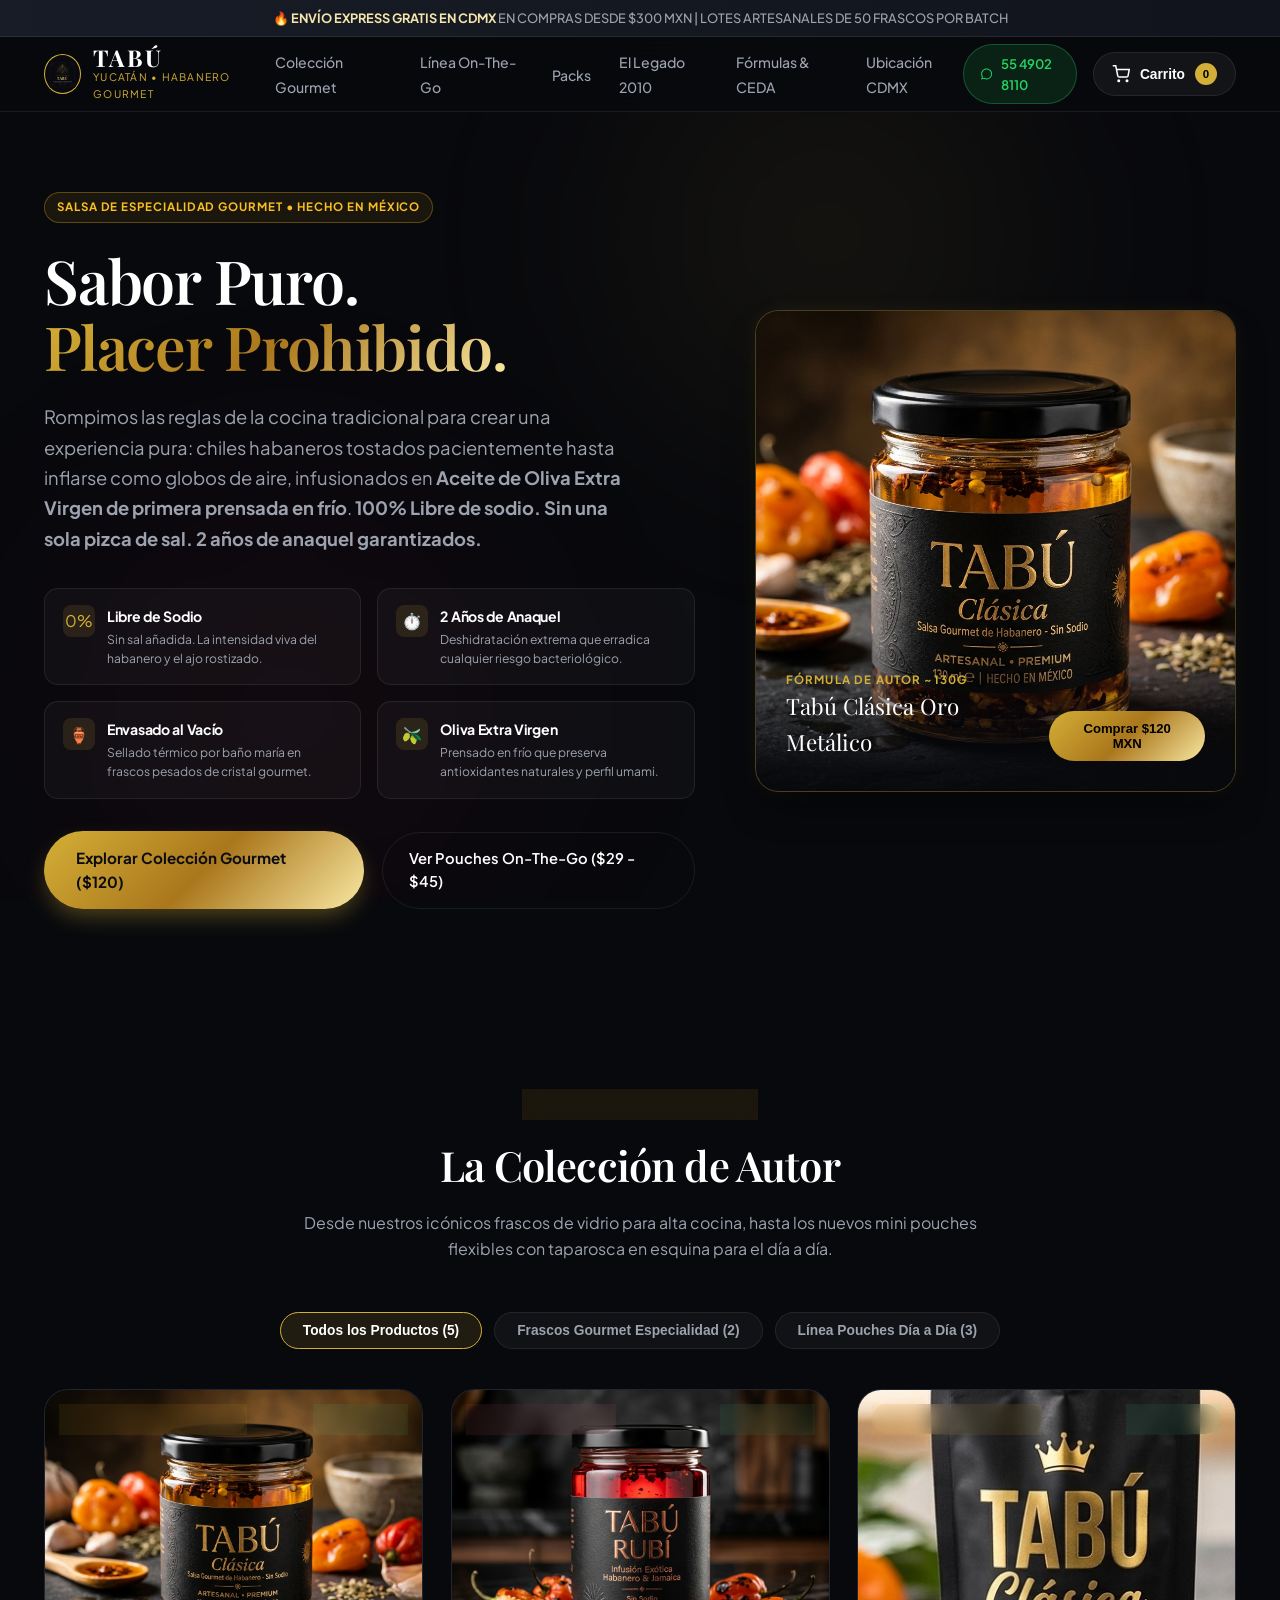
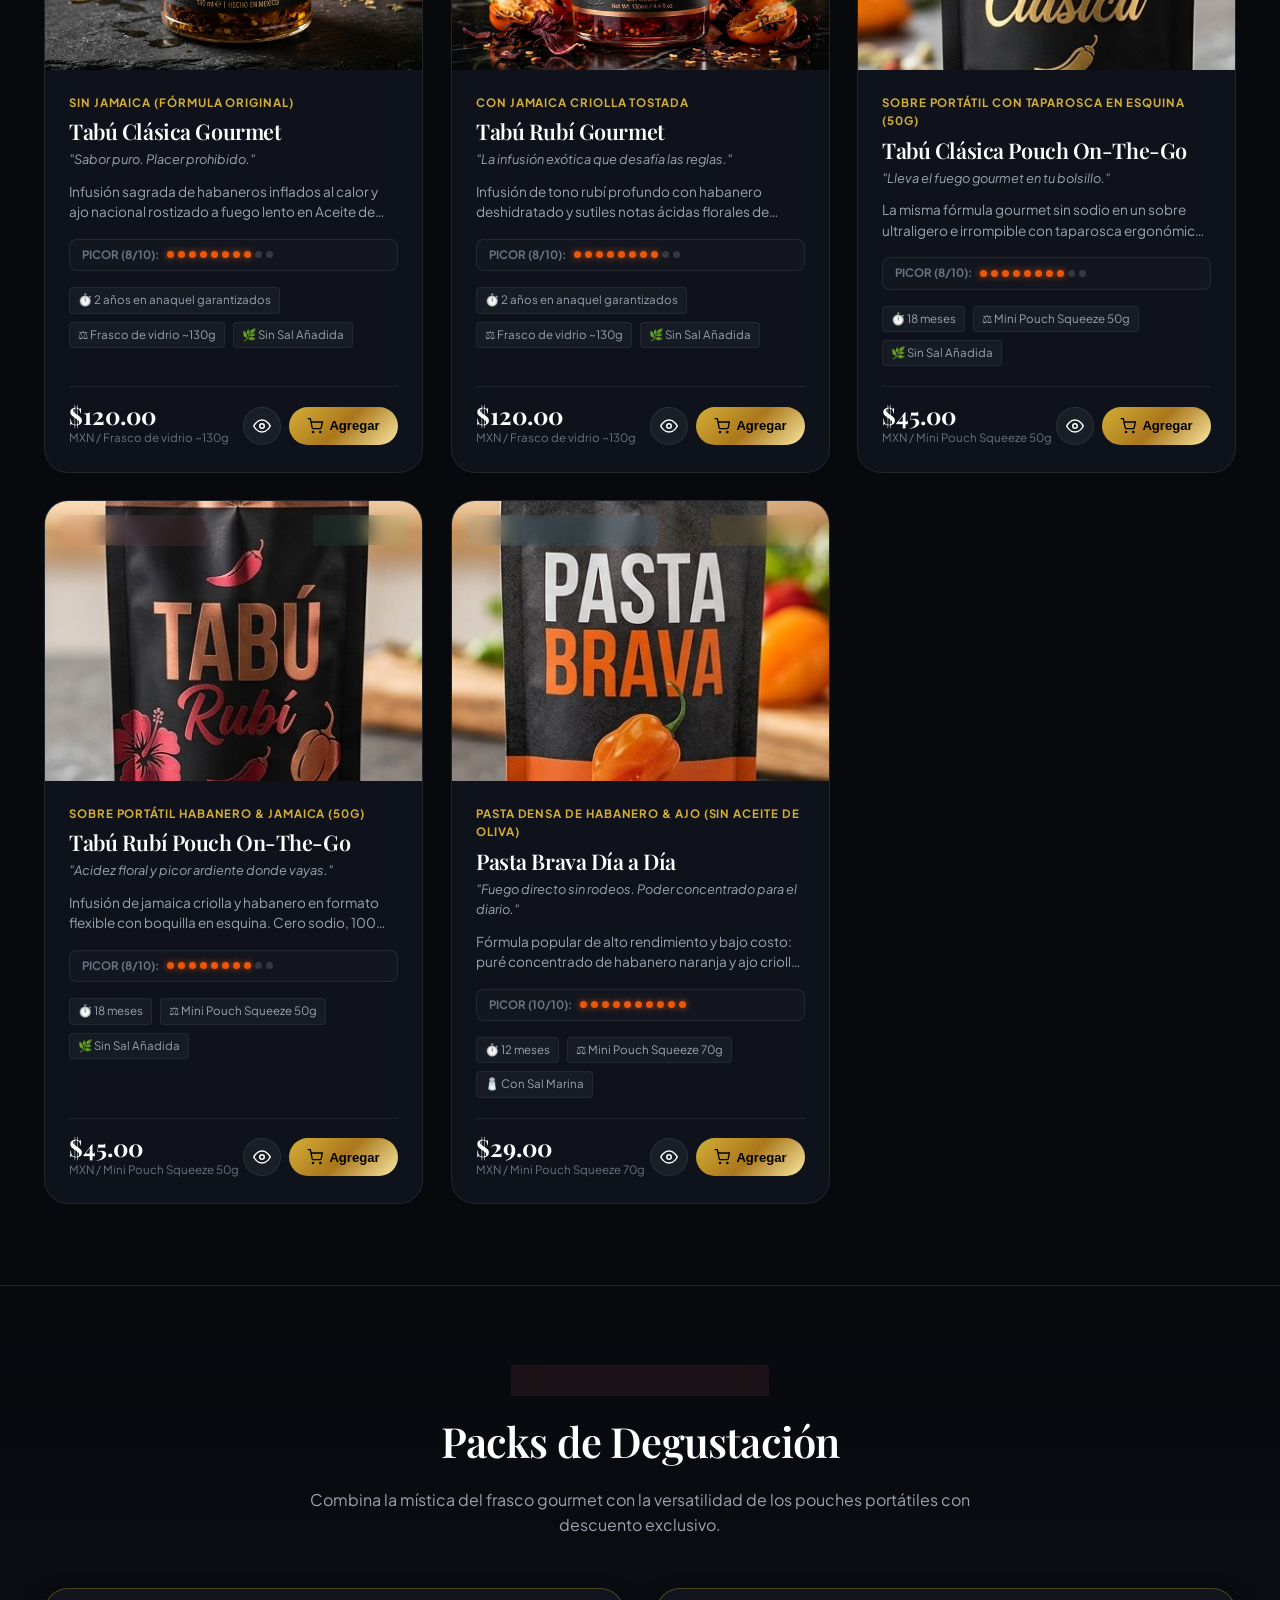
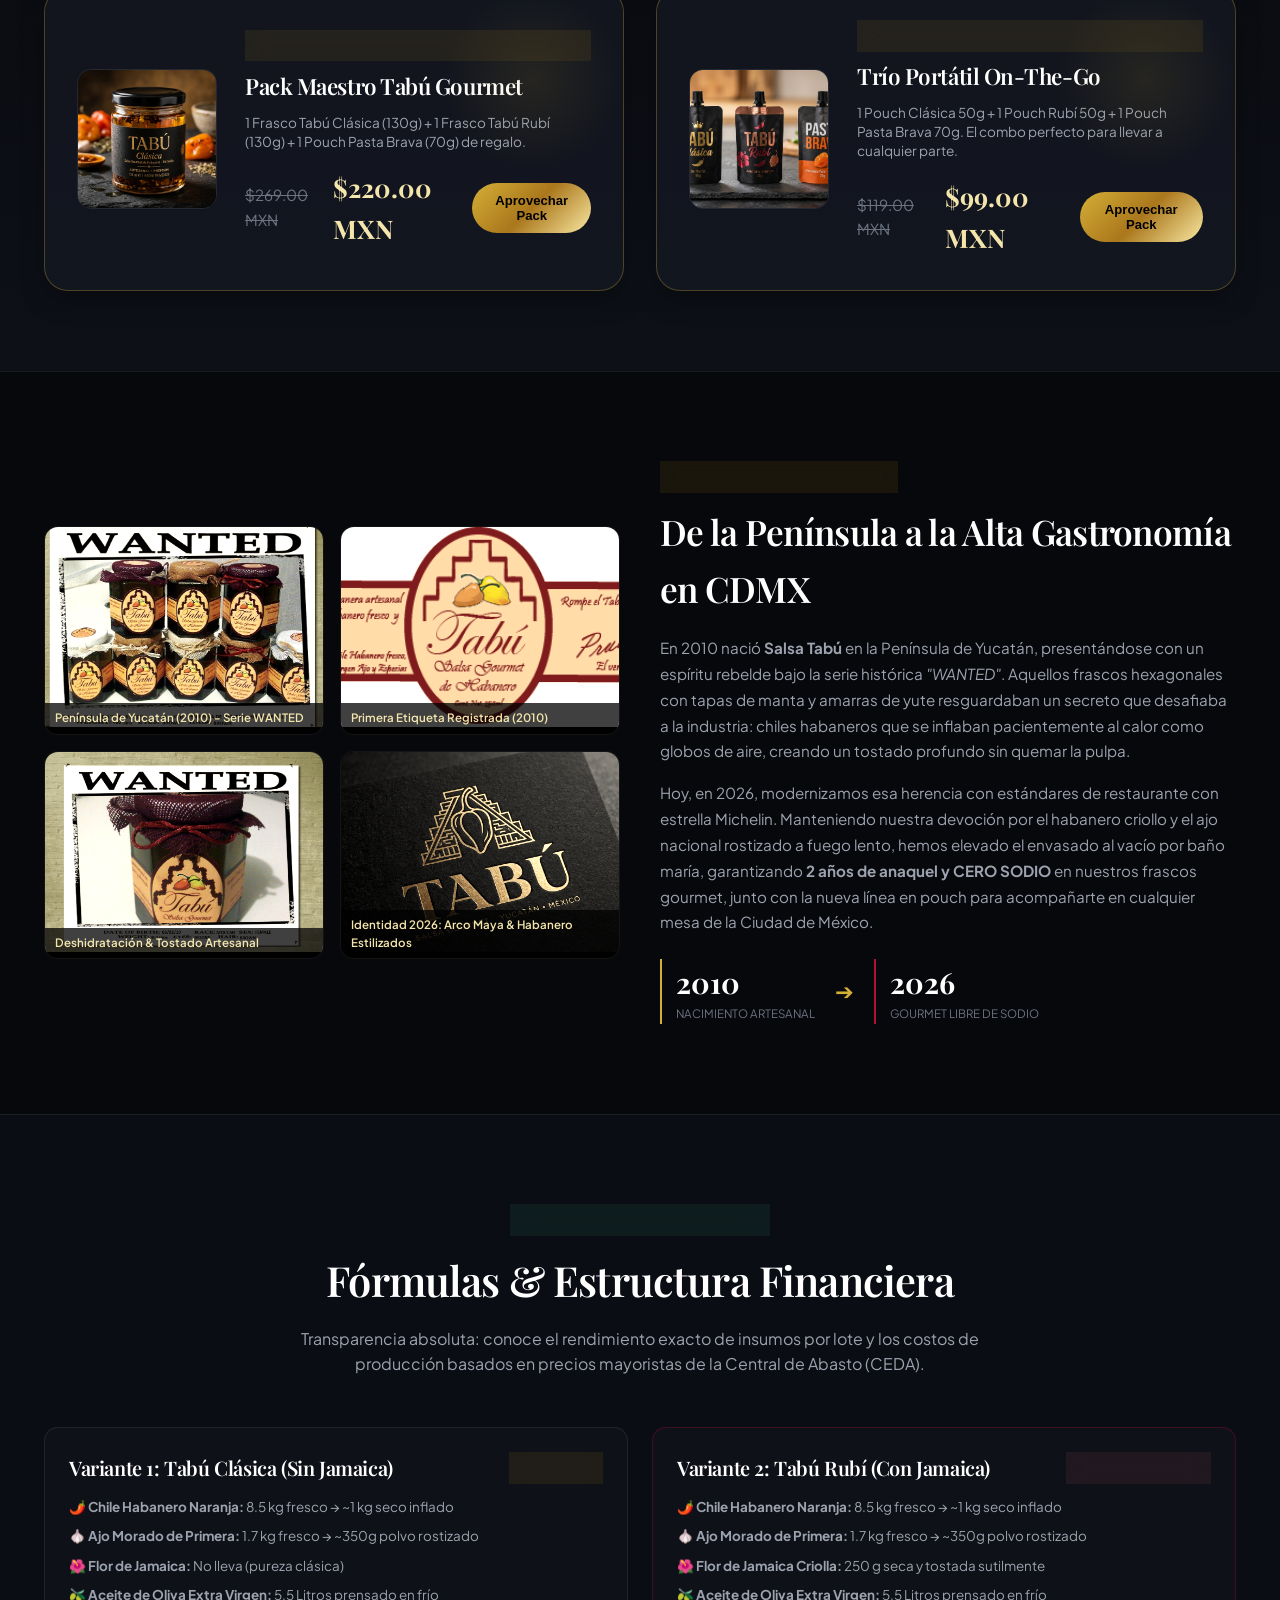
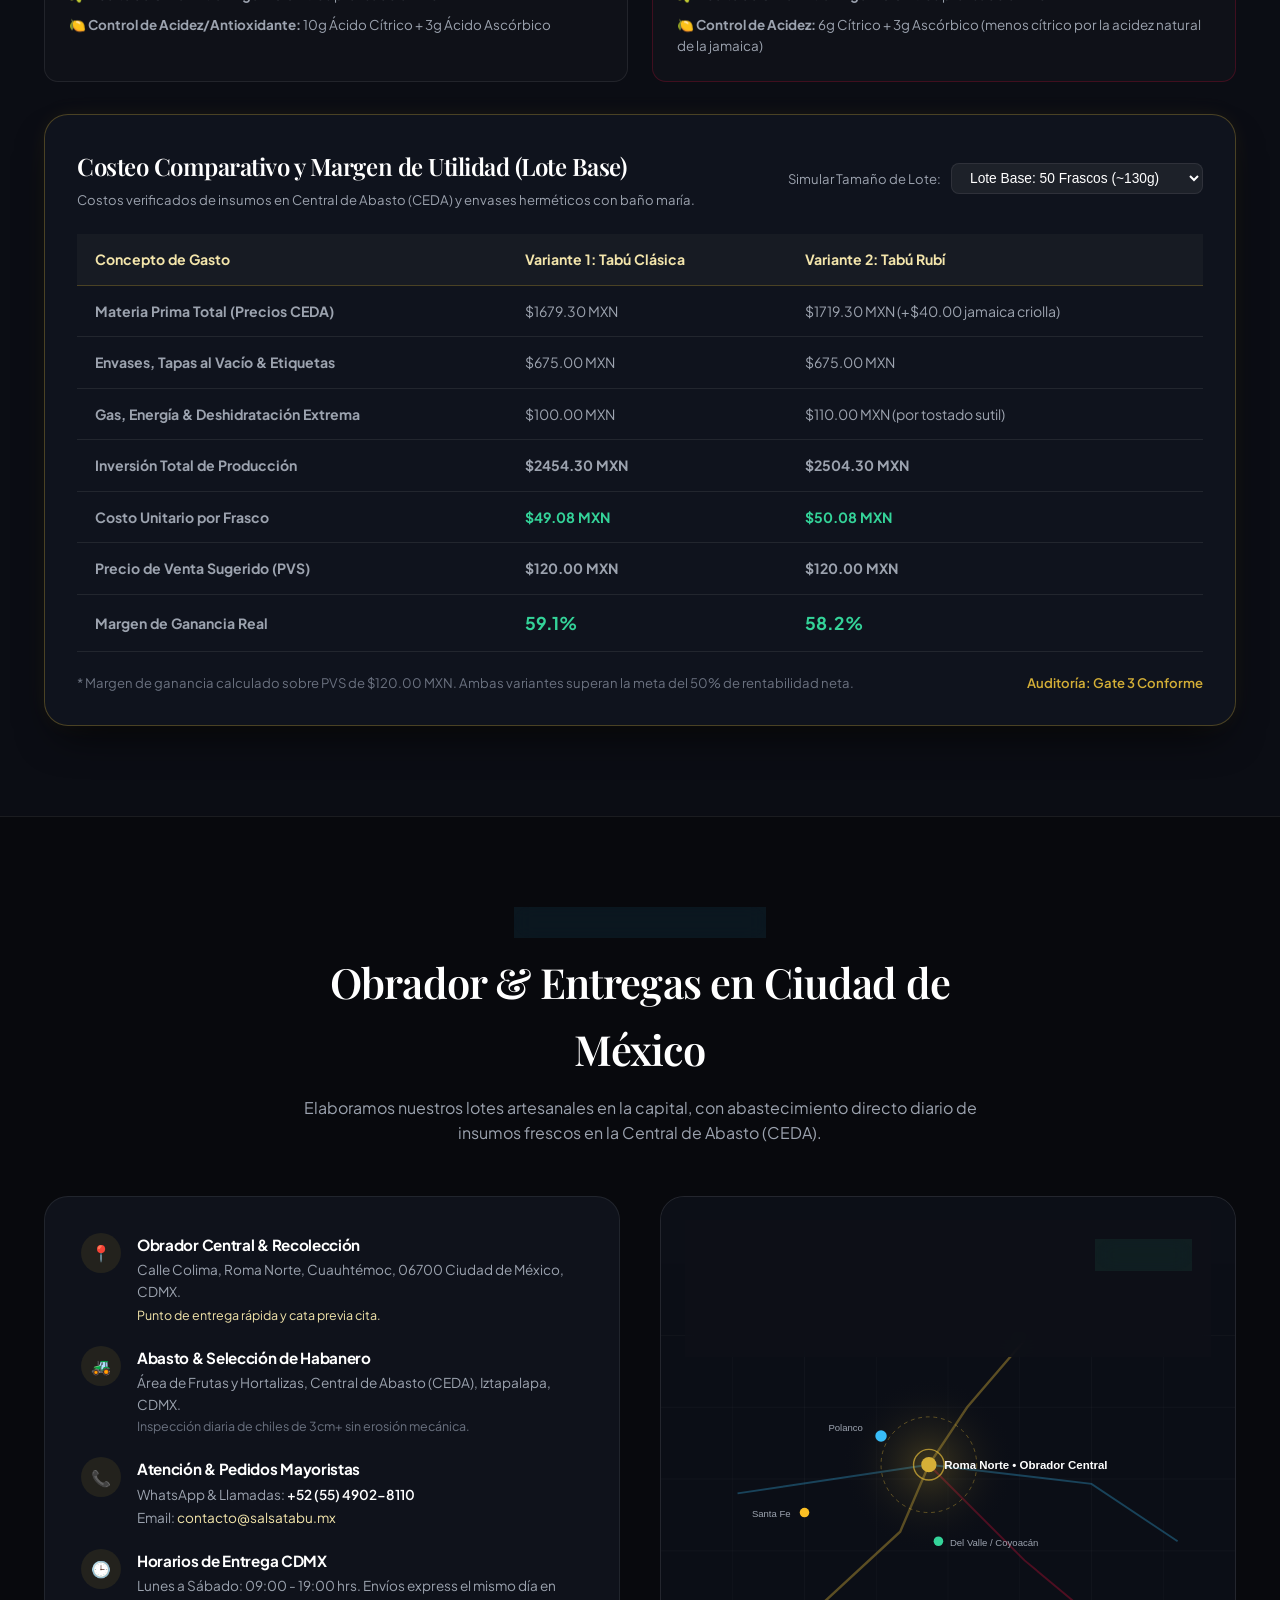
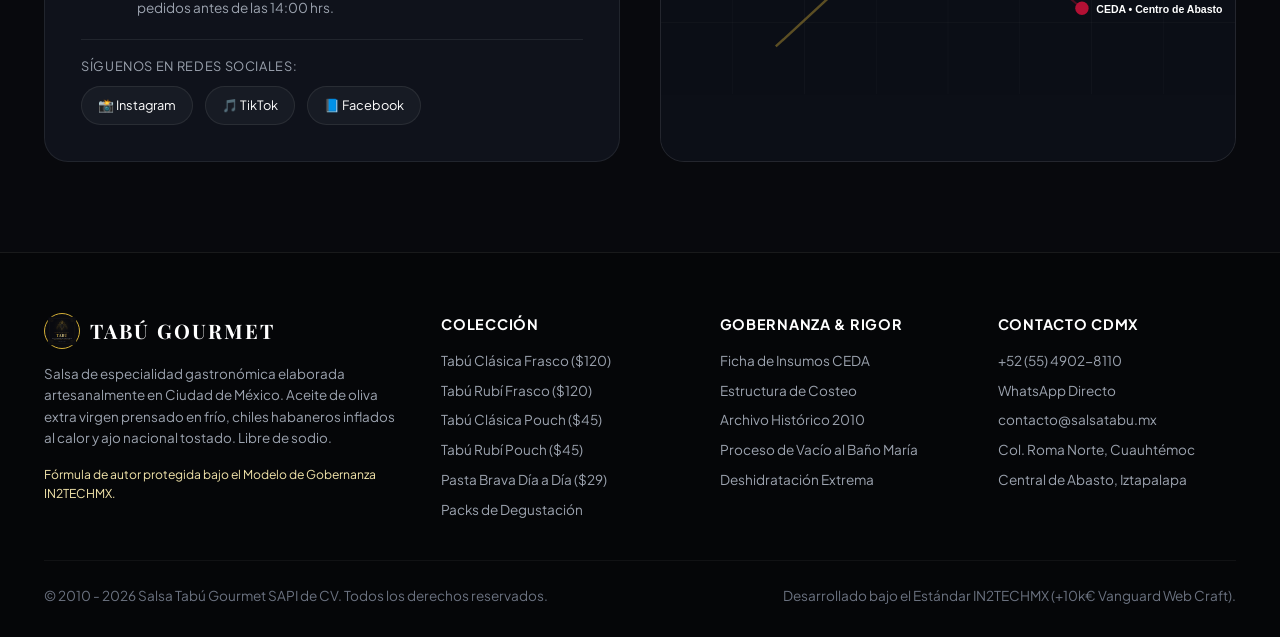
==== index.html @ 13550d82 "feat: redesign Tabu logo with stylized habanero and Yucatan Mayan arch emblem" ====
<!DOCTYPE html>
<html lang="es">
<head>
  <meta charset="UTF-8">
  <meta name="viewport" content="width=device-width, initial-scale=1.0">
  <title>Salsa Tabú Gourmet | Especialidad en Habanero Libre de Sodio • CDMX</title>
  <meta name="description" content="Salsa Tabú Gourmet: chiles habaneros inflados al calor, ajo morado rostizado e infusión en Aceite de Oliva Extra Virgen de primera prensada en frío. 100% libre de sodio, sin sal añadida y 2 años de anaquel. CDMX.">

  <!-- Google Fonts: Playfair Display & Plus Jakarta Sans -->
  <link rel="preconnect" href="https://fonts.googleapis.com">
  <link rel="preconnect" href="https://fonts.gstatic.com" crossorigin>
  <link href="https://fonts.googleapis.com/css2?family=Playfair+Display:ital,wght@0,500;0,600;0,700;1,400;1,600&family=Plus+Jakarta+Sans:wght@400;500;600;700;800&display=swap" rel="stylesheet">

  <!-- Stylesheet de Vanguardia (+10k€ Standard) -->
  <link rel="stylesheet" href="assets/css/style.css">
  <link rel="icon" type="image/svg+xml" href="assets/images/logo_tabu_gourmet.svg">
</head>
<body>

  <!-- Ambient Backdrop Lighting -->
  <div class="ambient-glow" aria-hidden="true"></div>

  <!-- Announcement Bar -->
  <div class="announcement-bar">
    <span>🔥 <strong>ENVÍO EXPRESS GRATIS EN CDMX</strong> EN COMPRAS DESDE $300 MXN | LOTES ARTESANALES DE 50 FRASCOS POR BATCH</span>
  </div>

  <!-- Main Navigation Header -->
  <header class="site-nav">
    <div class="container nav-wrapper">
      <a href="#hero" class="brand-link">
        <div class="brand-symbol" style="padding: 4px; overflow: hidden; background: #090a0f;">
          <img src="assets/images/logo_tabu_gourmet.svg" alt="Logo Salsa Tabú" style="width: 100%; height: 100%; object-fit: contain;">
        </div>
        <div class="brand-text">
          <span class="brand-name">TABÚ</span>
          <span class="brand-tag">Yucatán • Habanero Gourmet</span>
        </div>
      </a>

      <nav>
        <ul class="nav-menu">
          <li class="nav-item"><a href="#coleccion">Colección Gourmet</a></li>
          <li class="nav-item"><a href="#pouches">Línea On-The-Go</a></li>
          <li class="nav-item"><a href="#packs">Packs</a></li>
          <li class="nav-item"><a href="#legado">El Legado 2010</a></li>
          <li class="nav-item"><a href="#transparencia">Fórmulas & CEDA</a></li>
          <li class="nav-item"><a href="#contacto">Ubicación CDMX</a></li>
        </ul>
      </nav>

      <div class="nav-actions">
        <a href="https://wa.me/525549028110?text=Hola%20Salsa%20Tab%C3%BA,%20deseo%20informaci%C3%B3n%20sobre%20pedidos%20en%20CDMX" target="_blank" class="btn-whatsapp-quick" title="WhatsApp Directo">
          <svg width="18" height="18" viewBox="0 0 24 24" fill="currentColor"><path d="M12.04 2C6.58 2 2.13 6.45 2.13 11.91C2.13 13.66 2.59 15.36 3.45 16.86L2.05 22L7.3 20.62C8.75 21.41 10.38 21.83 12.04 21.83C17.5 21.83 21.95 17.38 21.95 11.92C21.95 9.27 20.92 6.78 19.05 4.91C17.18 3.03 14.69 2 12.04 2M12.05 3.67C14.25 3.67 16.31 4.53 17.87 6.09C19.42 7.65 20.28 9.72 20.28 11.92C20.28 16.46 16.58 20.15 12.04 20.15C10.56 20.15 9.11 19.76 7.85 19L7.55 18.83L4.43 19.65L5.26 16.61L5.06 16.29C4.24 15 3.8 13.47 3.8 11.91C3.81 7.37 7.5 3.67 12.05 3.67Z"/></svg>
          <span class="nav-phone-text">55 4902 8110</span>
        </a>

        <button class="cart-trigger-btn" id="cart-drawer-trigger" title="Ver Carrito de Compras">
          <svg width="18" height="18" viewBox="0 0 24 24" fill="none" stroke="currentColor" stroke-width="2"><circle cx="9" cy="21" r="1"/><circle cx="20" cy="21" r="1"/><path d="M1 1h4l2.68 13.39a2 2 0 0 0 2 1.61h9.72a2 2 0 0 0 2-1.61L23 6H6"/></svg>
          <span>Carrito</span>
          <span class="cart-badge" id="cart-count-badge">0</span>
        </button>
      </div>
    </div>
  </header>

  <!-- Hero Section -->
  <section class="hero-section" id="hero">
    <div class="container hero-grid">
      <div class="hero-content">
        <div>
          <span class="badge-editorial amber">Salsa de Especialidad Gourmet • Hecho en México</span>
        </div>
        
        <h1 class="hero-title serif-font">
          Sabor Puro. <br>
          <span class="gold-text-glow">Placer Prohibido.</span>
        </h1>

        <p class="hero-subtitle">
          Rompimos las reglas de la cocina tradicional para crear una experiencia pura: chiles habaneros tostados pacientemente hasta inflarse como globos de aire, infusionados en <strong>Aceite de Oliva Extra Virgen de primera prensada en frío</strong>. 
          <strong>100% Libre de sodio. Sin una sola pizca de sal. 2 años de anaquel garantizados.</strong>
        </p>

        <!-- 4 Pillars Grid -->
        <div class="hero-pillars-grid">
          <div class="pillar-box">
            <div class="pillar-icon">0%</div>
            <div class="pillar-info">
              <h4>Libre de Sodio</h4>
              <p>Sin sal añadida. La intensidad viva del habanero y el ajo rostizado.</p>
            </div>
          </div>

          <div class="pillar-box">
            <div class="pillar-icon">⏱️</div>
            <div class="pillar-info">
              <h4>2 Años de Anaquel</h4>
              <p>Deshidratación extrema que erradica cualquier riesgo bacteriológico.</p>
            </div>
          </div>

          <div class="pillar-box">
            <div class="pillar-icon">🏺</div>
            <div class="pillar-info">
              <h4>Envasado al Vacío</h4>
              <p>Sellado térmico por baño maría en frascos pesados de cristal gourmet.</p>
            </div>
          </div>

          <div class="pillar-box">
            <div class="pillar-icon">🫒</div>
            <div class="pillar-info">
              <h4>Oliva Extra Virgen</h4>
              <p>Prensado en frío que preserva antioxidantes naturales y perfil umami.</p>
            </div>
          </div>
        </div>

        <div class="hero-cta-group">
          <a href="#coleccion" class="btn-primary-gold">
            Explorar Colección Gourmet ($120)
          </a>
          <a href="#pouches" class="btn-secondary-outline">
            Ver Pouches On-The-Go ($29 - $45)
          </a>
        </div>
      </div>

      <!-- Hero Visual Showcase -->
      <div class="hero-visual-card">
        <img src="assets/images/tabu_clasica_jar.jpg" alt="Frasco Tabú Clásica Gourmet" class="hero-visual-img">
        <div class="hero-card-overlay">
          <div>
            <div class="hero-overlay-tag">Fórmula de Autor ~130g</div>
            <div class="hero-overlay-title">Tabú Clásica Oro Metálico</div>
          </div>
          <button class="btn-add-cart" data-action="addcart" data-id="tabu-clasica-frasco">
            Comprar $120 MXN
          </button>
        </div>
      </div>
    </div>
  </section>

  <!-- Products Section -->
  <section class="products-section" id="coleccion" style="padding: 80px 0;">
    <div class="container">
      <div class="section-header">
        <span class="badge-editorial amber">Catálogo Autovendible 2026</span>
        <h2 class="section-title serif-font">La Colección de Autor</h2>
        <p class="section-desc">
          Desde nuestros icónicos frascos de vidrio para alta cocina, hasta los nuevos mini pouches flexibles con taparosca en esquina para el día a día.
        </p>
      </div>

      <!-- Filter Controls -->
      <div class="filter-tabs">
        <button class="filter-tab active" data-filter="all">Todos los Productos (5)</button>
        <button class="filter-tab" data-filter="gourmet-jar">Frascos Gourmet Especialidad (2)</button>
        <button class="filter-tab" data-filter="pouch">Línea Pouches Día a Día (3)</button>
      </div>

      <!-- 3D Tilt Grid (Injected via JS) -->
      <div class="products-grid" id="products-grid-container">
        <!-- Renderizado por app.js -->
      </div>
    </div>
  </section>

  <!-- Packs Section -->
  <section class="packs-section" id="packs">
    <div class="container">
      <div class="section-header">
        <span class="badge-editorial rose">Ahorro y Experiencia Completa</span>
        <h2 class="section-title serif-font">Packs de Degustación</h2>
        <p class="section-desc">
          Combina la mística del frasco gourmet con la versatilidad de los pouches portátiles con descuento exclusivo.
        </p>
      </div>

      <div class="packs-grid" id="packs-grid-container">
        <!-- Renderizado por app.js -->
      </div>
    </div>
  </section>

  <!-- Documentary Heritage Section: 2010 vs 2026 -->
  <section class="heritage-section" id="legado">
    <div class="container heritage-grid">
      <div class="heritage-gallery">
        <div class="heritage-photo-box">
          <img src="assets/images/history/frascos_wanted_2010.jpg" alt="Frascos Originales WANTED 2010">
          <div class="heritage-caption">Península de Yucatán (2010) - Serie WANTED</div>
        </div>
        <div class="heritage-photo-box">
          <img src="assets/images/history/etiqueta_original_2010.png" alt="Etiqueta Original 2010">
          <div class="heritage-caption">Primera Etiqueta Registrada (2010)</div>
        </div>
        <div class="heritage-photo-box">
          <img src="assets/images/history/taller_produccion_2010.jpg" alt="Taller de Elaboración Histórico">
          <div class="heritage-caption">Deshidratación & Tostado Artesanal</div>
        </div>
        <div class="heritage-photo-box">
          <img src="assets/images/logo_tabu_brandmark.jpg" alt="Nueva Identidad TABU 2026">
          <div class="heritage-caption">Identidad 2026: Arco Maya & Habanero Estilizados</div>
        </div>
      </div>

      <div class="heritage-story">
        <span class="badge-editorial amber">16 Años de Historia Culinaria</span>
        <h3 class="serif-font">De la Península a la Alta Gastronomía en CDMX</h3>
        <p>
          En 2010 nació <strong>Salsa Tabú</strong> en la Península de Yucatán, presentándose con un espíritu rebelde bajo la serie histórica <em>"WANTED"</em>. Aquellos frascos hexagonales con tapas de manta y amarras de yute resguardaban un secreto que desafiaba a la industria: chiles habaneros que se inflaban pacientemente al calor como globos de aire, creando un tostado profundo sin quemar la pulpa.
        </p>
        <p>
          Hoy, en 2026, modernizamos esa herencia con estándares de restaurante con estrella Michelin. Manteniendo nuestra devoción por el habanero criollo y el ajo nacional rostizado a fuego lento, hemos elevado el envasado al vacío por baño maría, garantizando <strong>2 años de anaquel y CERO SODIO</strong> en nuestros frascos gourmet, junto con la nueva línea en pouch para acompañarte en cualquier mesa de la Ciudad de México.
        </p>
        <div style="margin-top: 24px; display: flex; gap: 20px; align-items: center;">
          <div style="border-left: 2px solid var(--gold-primary); padding-left: 14px;">
            <div style="font-family: var(--font-serif); font-size: 1.8rem; color: #fff; font-weight: 700;">2010</div>
            <div style="font-size: 0.72rem; color: var(--text-dim); text-transform: uppercase;">Nacimiento Artesanal</div>
          </div>
          <div style="font-size: 1.4rem; color: var(--gold-primary);">➔</div>
          <div style="border-left: 2px solid #b31034; padding-left: 14px;">
            <div style="font-family: var(--font-serif); font-size: 1.8rem; color: #fff; font-weight: 700;">2026</div>
            <div style="font-size: 0.72rem; color: var(--text-dim); text-transform: uppercase;">Gourmet Libre de Sodio</div>
          </div>
        </div>
      </div>
    </div>
  </section>

  <!-- Interactive Transparency / Formulas & Financials CEDA -->
  <section class="transparency-section" id="transparencia">
    <div class="container">
      <div class="section-header">
        <span class="badge-editorial emerald">Gobernanza Cero Cajas Negras</span>
        <h2 class="section-title serif-font">Fórmulas & Estructura Financiera</h2>
        <p class="section-desc">
          Transparencia absoluta: conoce el rendimiento exacto de insumos por lote y los costos de producción basados en precios mayoristas de la Central de Abasto (CEDA).
        </p>
      </div>

      <!-- Comparative Formulas Box -->
      <div style="display: grid; grid-template-columns: 1fr 1fr; gap: 24px; margin-bottom: 32px;">
        <div style="background: rgba(255,255,255,0.02); border: 1px solid var(--border-subtle); border-radius: var(--radius-md); padding: 24px;">
          <div style="display: flex; justify-content: space-between; align-items: center; margin-bottom: 12px;">
            <h4 class="serif-font" style="font-size: 1.25rem; color: #fff;">Variante 1: Tabú Clásica (Sin Jamaica)</h4>
            <span class="badge-editorial amber">ORO MATE</span>
          </div>
          <ul style="list-style: none; font-size: 0.84rem; color: var(--text-muted); display: flex; flex-direction: column; gap: 8px;">
            <li>🌶️ <strong>Chile Habanero Naranja:</strong> 8.5 kg fresco &rarr; ~1 kg seco inflado</li>
            <li>🧄 <strong>Ajo Morado de Primera:</strong> 1.7 kg fresco &rarr; ~350g polvo rostizado</li>
            <li>🌺 <strong>Flor de Jamaica:</strong> No lleva (pureza clásica)</li>
            <li>🫒 <strong>Aceite de Oliva Extra Virgen:</strong> 5.5 Litros prensado en frío</li>
            <li>🍋 <strong>Control de Acidez/Antioxidante:</strong> 10g Ácido Cítrico + 3g Ácido Ascórbico</li>
          </ul>
        </div>

        <div style="background: rgba(255,255,255,0.02); border: 1px solid rgba(179, 16, 52, 0.3); border-radius: var(--radius-md); padding: 24px;">
          <div style="display: flex; justify-content: space-between; align-items: center; margin-bottom: 12px;">
            <h4 class="serif-font" style="font-size: 1.25rem; color: #fff;">Variante 2: Tabú Rubí (Con Jamaica)</h4>
            <span class="badge-editorial rose">BRONCE MÁGNUM</span>
          </div>
          <ul style="list-style: none; font-size: 0.84rem; color: var(--text-muted); display: flex; flex-direction: column; gap: 8px;">
            <li>🌶️ <strong>Chile Habanero Naranja:</strong> 8.5 kg fresco &rarr; ~1 kg seco inflado</li>
            <li>🧄 <strong>Ajo Morado de Primera:</strong> 1.7 kg fresco &rarr; ~350g polvo rostizado</li>
            <li>🌺 <strong>Flor de Jamaica Criolla:</strong> 250 g seca y tostada sutilmente</li>
            <li>🫒 <strong>Aceite de Oliva Extra Virgen:</strong> 5.5 Litros prensado en frío</li>
            <li>🍋 <strong>Control de Acidez:</strong> 6g Cítrico + 3g Ascórbico (menos cítrico por la acidez natural de la jamaica)</li>
          </ul>
        </div>
      </div>

      <!-- Financial Table Card -->
      <div class="transparency-table-card">
        <div class="table-title-box">
          <div>
            <h3 class="serif-font">Costeo Comparativo y Margen de Utilidad (Lote Base)</h3>
            <p style="font-size: 0.82rem; color: var(--text-muted); margin-top: 4px;">Costos verificados de insumos en Central de Abasto (CEDA) y envases herméticos con baño maría.</p>
          </div>

          <div class="batch-selector-box">
            <label for="batch-size-selector">Simular Tamaño de Lote:</label>
            <select id="batch-size-selector">
              <option value="50" selected>Lote Base: 50 Frascos (~130g)</option>
              <option value="100">Lote Mediano: 100 Frascos</option>
              <option value="250">Lote Mayorista: 250 Frascos</option>
              <option value="500">Lote Restaurantero: 500 Frascos</option>
            </select>
          </div>
        </div>

        <table class="ceda-table">
          <thead>
            <tr>
              <th>Concepto de Gasto</th>
              <th>Variante 1: Tabú Clásica</th>
              <th>Variante 2: Tabú Rubí</th>
            </tr>
          </thead>
          <tbody id="ceda-financial-tbody">
            <!-- Inyectado y recalculado interactivamente por app.js -->
          </tbody>
        </table>

        <div style="margin-top: 20px; font-size: 0.82rem; color: var(--text-dim); display: flex; align-items: center; justify-content: space-between; flex-wrap: gap;">
          <span>* Margen de ganancia calculado sobre PVS de $120.00 MXN. Ambas variantes superan la meta del 50% de rentabilidad neta.</span>
          <span style="color: var(--gold-primary); font-weight: 600;">Auditoría: Gate 3 Conforme</span>
        </div>
      </div>
    </div>
  </section>

  <!-- Location & Contact in CDMX -->
  <section class="location-section" id="contacto">
    <div class="container">
      <div class="section-header">
        <span class="badge-editorial cyan">Presencia & Contacto en CDMX</span>
        <h2 class="section-title serif-font">Obrador & Entregas en Ciudad de México</h2>
        <p class="section-desc">
          Elaboramos nuestros lotes artesanales en la capital, con abastecimiento directo diario de insumos frescos en la Central de Abasto (CEDA).
        </p>
      </div>

      <div class="location-grid">
        <!-- Contact & Operations Card -->
        <div class="location-info-card">
          <div class="contact-item">
            <div class="contact-icon">📍</div>
            <div class="contact-details">
              <h4>Obrador Central & Recolección</h4>
              <p>Calle Colima, Roma Norte, Cuauhtémoc, 06700 Ciudad de México, CDMX.</p>
              <p style="font-size: 0.78rem; color: var(--gold-light); margin-top: 3px;">Punto de entrega rápida y cata previa cita.</p>
            </div>
          </div>

          <div class="contact-item">
            <div class="contact-icon">🚜</div>
            <div class="contact-details">
              <h4>Abasto & Selección de Habanero</h4>
              <p>Área de Frutas y Hortalizas, Central de Abasto (CEDA), Iztapalapa, CDMX.</p>
              <p style="font-size: 0.78rem; color: var(--text-dim);">Inspección diaria de chiles de 3cm+ sin erosión mecánica.</p>
            </div>
          </div>

          <div class="contact-item">
            <div class="contact-icon">📞</div>
            <div class="contact-details">
              <h4>Atención & Pedidos Mayoristas</h4>
              <p>WhatsApp & Llamadas: <a href="tel:+525549028110" style="color: #fff; font-weight: 600; text-decoration: none;">+52 (55) 4902-8110</a></p>
              <p>Email: <a href="mailto:contacto@salsatabu.mx" style="color: var(--gold-light); text-decoration: none;">contacto@salsatabu.mx</a></p>
            </div>
          </div>

          <div class="contact-item">
            <div class="contact-icon">🕒</div>
            <div class="contact-details">
              <h4>Horarios de Entrega CDMX</h4>
              <p>Lunes a Sábado: 09:00 - 19:00 hrs. Envíos express el mismo día en pedidos antes de las 14:00 hrs.</p>
            </div>
          </div>

          <div style="border-top: 1px solid var(--border-subtle); padding-top: 16px;">
            <div style="font-size: 0.8rem; text-transform: uppercase; letter-spacing: 0.05em; color: var(--text-muted); margin-bottom: 10px;">
              Síguenos en Redes Sociales:
            </div>
            <div class="social-links-row">
              <a href="https://instagram.com/salsatabu_gourmet" target="_blank" class="social-btn">
                <span>📸 Instagram</span>
              </a>
              <a href="https://tiktok.com/@salsatabu_mx" target="_blank" class="social-btn">
                <span>🎵 TikTok</span>
              </a>
              <a href="https://facebook.com/SalsaTabuGourmet" target="_blank" class="social-btn">
                <span>📘 Facebook</span>
              </a>
            </div>
          </div>
        </div>

        <!-- Interactive Map & Delivery Zones -->
        <div class="map-card">
          <div class="map-overlay-content">
            <div style="display: flex; justify-content: space-between; align-items: center;">
              <h4 style="font-size: 0.95rem; color: #fff; font-family: var(--font-sans);">Zonas de Cobertura Express en CDMX</h4>
              <span class="badge-editorial emerald">MISMO DÍA</span>
            </div>
            <p style="font-size: 0.8rem; color: var(--text-muted); margin-top: 6px;">
              Entregas garantizadas en Roma, Condesa, Juárez, Polanco, Del Valle, Narvarte, Coyoacán, Santa Fe, Interlomas y San Jerónimo. Envíos nacionales por Estafeta / FedEx.
            </p>
          </div>

          <!-- Stylized Dark Vector Map of CDMX Network -->
          <svg viewBox="0 0 600 450" style="width: 100%; height: 100%; display: block; background: #0c0f17;">
            <defs>
              <radialGradient id="mapGlow" cx="50%" cy="50%" r="50%">
                <stop offset="0%" stop-color="#d4af37" stop-opacity="0.25"/>
                <stop offset="100%" stop-color="#0c0f17" stop-opacity="0"/>
              </radialGradient>
            </defs>
            <rect width="600" height="450" fill="#0b0e16"/>
            <!-- Grid lines -->
            <path d="M0,75 H600 M0,150 H600 M0,225 H600 M0,300 H600 M0,375 H600 M75,0 V450 M150,0 V450 M225,0 V450 M300,0 V450 M375,0 V450 M450,0 V450 M525,0 V450" stroke="rgba(255,255,255,0.03)" stroke-width="1"/>
            
            <!-- CDMX Main Arteries -->
            <path d="M120,400 L250,280 L280,210 L320,150 L380,80" stroke="rgba(212,175,55,0.4)" stroke-width="2.5" fill="none"/>
            <path d="M80,240 L280,210 L450,230 L540,290" stroke="rgba(56,189,248,0.3)" stroke-width="2" fill="none"/>
            <path d="M280,210 L380,310 L440,360" stroke="rgba(179,16,52,0.4)" stroke-width="2" fill="none"/>

            <!-- CDMX Delivery Zones Radar Glow -->
            <circle cx="280" cy="210" r="90" fill="url(#mapGlow)"/>
            <circle cx="280" cy="210" r="50" stroke="rgba(212,175,55,0.4)" stroke-width="1" stroke-dasharray="4,4" fill="none"/>

            <!-- Hub 1: Roma Norte / Polanco (Obrador) -->
            <circle cx="280" cy="210" r="8" fill="#d4af37"/>
            <circle cx="280" cy="210" r="16" stroke="#d4af37" stroke-width="1.5" fill="none" opacity="0.75"/>
            <text x="296" y="215" fill="#fff" font-size="12" font-weight="700" font-family="sans-serif">Roma Norte • Obrador Central</text>

            <!-- Hub 2: Polanco -->
            <circle cx="230" cy="180" r="6" fill="#38bdf8"/>
            <text x="175" y="175" fill="#9ca3af" font-size="10" font-family="sans-serif">Polanco</text>

            <!-- Hub 3: CEDA Iztapalapa -->
            <circle cx="440" cy="360" r="7" fill="#b31034"/>
            <text x="455" y="365" fill="#fff" font-size="11" font-weight="700" font-family="sans-serif">CEDA • Centro de Abasto</text>

            <!-- Hub 4: Del Valle / Coyoacán -->
            <circle cx="290" cy="290" r="5" fill="#34d399"/>
            <text x="302" y="295" fill="#9ca3af" font-size="10" font-family="sans-serif">Del Valle / Coyoacán</text>

            <!-- Hub 5: Santa Fe -->
            <circle cx="150" cy="260" r="5" fill="#fbbf24"/>
            <text x="95" y="265" fill="#9ca3af" font-size="10" font-family="sans-serif">Santa Fe</text>
          </svg>
        </div>
      </div>
    </div>
  </section>

  <!-- Footer -->
  <footer class="site-footer">
    <div class="container">
      <div class="footer-grid">
        <div class="footer-col">
          <div style="display: flex; align-items: center; gap: 10px; margin-bottom: 14px;">
            <div class="brand-symbol" style="width: 36px; height: 36px; padding: 3px; background: #090a0f;">
              <img src="assets/images/logo_tabu_gourmet.svg" alt="Salsa Tabú Logo" style="width: 100%; height: 100%; object-fit: contain;">
            </div>
            <span class="brand-name" style="font-size: 1.25rem;">TABÚ GOURMET</span>
          </div>
          <p style="font-size: 0.84rem; color: var(--text-muted); line-height: 1.6; margin-bottom: 16px;">
            Salsa de especialidad gastronómica elaborada artesanalmente en Ciudad de México. Aceite de oliva extra virgen prensado en frío, chiles habaneros inflados al calor y ajo nacional tostado. Libre de sodio.
          </p>
          <div style="font-size: 0.76rem; color: var(--gold-light);">
            Fórmula de autor protegida bajo el Modelo de Gobernanza IN2TECHMX.
          </div>
        </div>

        <div class="footer-col">
          <h4>Colección</h4>
          <ul>
            <li><a href="#coleccion">Tabú Clásica Frasco ($120)</a></li>
            <li><a href="#coleccion">Tabú Rubí Frasco ($120)</a></li>
            <li><a href="#pouches">Tabú Clásica Pouch ($45)</a></li>
            <li><a href="#pouches">Tabú Rubí Pouch ($45)</a></li>
            <li><a href="#pouches">Pasta Brava Día a Día ($29)</a></li>
            <li><a href="#packs">Packs de Degustación</a></li>
          </ul>
        </div>

        <div class="footer-col">
          <h4>Gobernanza & Rigor</h4>
          <ul>
            <li><a href="#transparencia">Ficha de Insumos CEDA</a></li>
            <li><a href="#transparencia">Estructura de Costeo</a></li>
            <li><a href="#legado">Archivo Histórico 2010</a></li>
            <li><a href="#hero">Proceso de Vacío al Baño María</a></li>
            <li><a href="#hero">Deshidratación Extrema</a></li>
          </ul>
        </div>

        <div class="footer-col">
          <h4>Contacto CDMX</h4>
          <ul>
            <li><a href="tel:+525549028110">+52 (55) 4902-8110</a></li>
            <li><a href="https://wa.me/525549028110" target="_blank">WhatsApp Directo</a></li>
            <li><a href="mailto:contacto@salsatabu.mx">contacto@salsatabu.mx</a></li>
            <li><a href="#contacto">Col. Roma Norte, Cuauhtémoc</a></li>
            <li><a href="#contacto">Central de Abasto, Iztapalapa</a></li>
          </ul>
        </div>
      </div>

      <div class="footer-bottom">
        <div>&copy; 2010 - 2026 Salsa Tabú Gourmet SAPI de CV. Todos los derechos reservados.</div>
        <div>Desarrollado bajo el Estándar IN2TECHMX (+10k€ Vanguard Web Craft).</div>
      </div>
    </div>
  </footer>

  <!-- SHOPPING CART SLIDE-OVER DRAWER -->
  <div class="cart-drawer-overlay" id="cart-drawer-overlay"></div>
  <aside class="cart-drawer" id="cart-drawer" aria-label="Carrito de Compras">
    <div class="cart-drawer-header">
      <h3 class="serif-font">Tu Carrito Gourmet</h3>
      <button class="btn-close-drawer" id="btn-close-cart" aria-label="Cerrar Carrito">&times;</button>
    </div>

    <div class="cart-free-shipping-bar">
      <div id="shipping-missing-amount">
        ¡Agrega <strong>$60.00 MXN</strong> más para tener <strong>Envío Gratis en CDMX</strong>!
      </div>
      <div class="shipping-progress-track">
        <div class="shipping-progress-fill" id="shipping-progress-fill"></div>
      </div>
    </div>

    <div class="cart-items-list" id="cart-items-list">
      <!-- Inyectado por app.js -->
    </div>

    <div class="cart-drawer-footer">
      <div class="cart-coupon-box">
        <input type="text" id="coupon-input" placeholder="Cupón (ej. TABU10)">
        <button id="btn-apply-coupon">Aplicar</button>
      </div>

      <div class="cart-summary-line">
        <span>Subtotal Productos:</span>
        <span id="cart-subtotal">$0.00 MXN</span>
      </div>

      <div class="cart-summary-line" id="cart-discount-row" style="display: none; color: #34d399;">
        <span>Descuento aplicado:</span>
        <span id="cart-discount">-$0.00 MXN</span>
      </div>

      <div class="cart-summary-line">
        <span>Envío (CDMX):</span>
        <span id="cart-shipping">$65.00 MXN</span>
      </div>

      <div class="cart-summary-line total">
        <span>Total Estimado:</span>
        <span id="cart-total" class="gold-text-glow">$0.00 MXN</span>
      </div>

      <button class="btn-checkout-proceed" id="btn-proceed-checkout">
        Proceder al Pago Seguro
      </button>
    </div>
  </aside>

  <!-- PRODUCT DETAIL / STORYTELLING & CATA MODAL -->
  <div class="product-detail-modal-overlay" id="product-detail-modal">
    <div class="product-detail-card">
      <button class="btn-close-drawer" id="btn-close-detail" style="position: absolute; top: 20px; right: 24px; font-size: 1.8rem;">&times;</button>
      <div id="detail-modal-body">
        <!-- Inyectado dinámicamente por app.js -->
      </div>
    </div>
  </div>

  <!-- CHECKOUT MODAL -->
  <div class="checkout-modal-overlay" id="checkout-modal">
    <div class="checkout-modal-card">
      <button class="btn-close-drawer" id="btn-close-checkout" style="position: absolute; top: 20px; right: 24px; font-size: 1.8rem;">&times;</button>
      
      <div id="checkout-modal-card-body">
        <span class="badge-editorial amber">Checkout Seguro • Salsa Tabú</span>
        <h2 class="serif-font" style="font-size: 1.8rem; color: #fff; margin: 8px 0 20px 0;">Finalizar Compra</h2>

        <form id="checkout-order-form">
          <div class="checkout-steps-grid">
            <!-- Form Left Column: Data & Shipping -->
            <div>
              <h4 style="font-size: 0.85rem; text-transform: uppercase; color: var(--gold-light); margin-bottom: 12px;">1. Datos del Cliente & Entrega:</h4>
              
              <div class="form-group">
                <label for="cust-name">Nombre Completo *</label>
                <input type="text" id="cust-name" required placeholder="ej. María Morales">
              </div>

              <div style="display: grid; grid-template-columns: 1fr 1fr; gap: 12px;">
                <div class="form-group">
                  <label for="cust-phone">Teléfono / WhatsApp *</label>
                  <input type="tel" id="cust-phone" required placeholder="55 1234 5678">
                </div>
                <div class="form-group">
                  <label for="cust-email">Correo Electrónico *</label>
                  <input type="email" id="cust-email" required placeholder="maria@ejemplo.com">
                </div>
              </div>

              <div class="form-group">
                <label for="cust-address">Calle y Número Exterior / Interior *</label>
                <input type="text" id="cust-address" required placeholder="ej. Colima 230, Int. 4B">
              </div>

              <div style="display: grid; grid-template-columns: 1fr 1fr 1fr; gap: 10px;">
                <div class="form-group">
                  <label for="cust-colonia">Colonia *</label>
                  <input type="text" id="cust-colonia" required placeholder="Roma Norte">
                </div>
                <div class="form-group">
                  <label for="cust-city">Alcaldía / Ciudad *</label>
                  <input type="text" id="cust-city" required value="Cuauhtémoc, CDMX">
                </div>
                <div class="form-group">
                  <label for="cust-cp">Código Postal *</label>
                  <input type="text" id="cust-cp" required placeholder="06700">
                </div>
              </div>

              <div class="form-group">
                <label for="cust-notes">Notas para el repartidor (Opcional)</label>
                <textarea id="cust-notes" rows="2" placeholder="ej. Tocar timbre 4B, dejar con el vigilante."></textarea>
              </div>

              <h4 style="font-size: 0.85rem; text-transform: uppercase; color: var(--gold-light); margin: 20px 0 12px 0;">2. Método de Envío:</h4>
              
              <div class="shipping-method-option active" data-shipping="cdmx-express">
                <input type="radio" name="shipping" checked>
                <div style="flex-grow: 1;">
                  <div style="font-size: 0.86rem; font-weight: 700; color: #fff;">Envío Express CDMX (Mismo Día / 24h)</div>
                  <div style="font-size: 0.74rem; color: var(--text-muted);">$65 MXN (GRATIS en compras mayores a $300 MXN)</div>
                </div>
              </div>

              <div class="shipping-method-option" data-shipping="cdmx-pickup">
                <input type="radio" name="shipping">
                <div style="flex-grow: 1;">
                  <div style="font-size: 0.86rem; font-weight: 700; color: #fff;">Recolección en Obrador Roma Norte / CEDA</div>
                  <div style="font-size: 0.74rem; color: var(--text-muted);">Gratis • Previa cita de lunes a sábado</div>
                </div>
              </div>

              <div class="shipping-method-option" data-shipping="nacional">
                <input type="radio" name="shipping">
                <div style="flex-grow: 1;">
                  <div style="font-size: 0.86rem; font-weight: 700; color: #fff;">Envío Nacional (FedEx / Estafeta)</div>
                  <div style="font-size: 0.74rem; color: var(--text-muted);">$120 MXN a toda la República Mexicana (2 a 4 días)</div>
                </div>
              </div>
            </div>

            <!-- Form Right Column: Payment & Summary -->
            <div style="background: rgba(255,255,255,0.02); padding: 20px; border-radius: var(--radius-md); border: 1px solid var(--border-subtle); display: flex; flex-direction: column;">
              <h4 style="font-size: 0.85rem; text-transform: uppercase; color: var(--gold-light); margin-bottom: 12px;">3. Resumen de Orden:</h4>

              <div id="checkout-items-summary" style="max-height: 160px; overflow-y: auto; margin-bottom: 16px; border-bottom: 1px solid var(--border-subtle); padding-bottom: 12px;">
                <!-- Inyectado por app.js -->
              </div>

              <div class="cart-summary-line">
                <span>Subtotal:</span>
                <span id="checkout-subtotal">$0.00 MXN</span>
              </div>
              <div class="cart-summary-line" style="color: #34d399;">
                <span>Descuento:</span>
                <span id="checkout-discount">-$0.00 MXN</span>
              </div>
              <div class="cart-summary-line">
                <span>Envío:</span>
                <span id="checkout-shipping">$65.00 MXN</span>
              </div>
              <div class="cart-summary-line total" style="margin-bottom: 16px;">
                <span>Total a Pagar:</span>
                <span id="checkout-total" style="color: var(--gold-light); font-size: 1.3rem;">$0.00 MXN</span>
              </div>

              <h4 style="font-size: 0.85rem; text-transform: uppercase; color: var(--gold-light); margin-bottom: 10px;">4. Método de Pago:</h4>
              <input type="hidden" id="selected-payment-method" value="spei">

              <div class="payment-method-option active" data-payment="spei">
                <input type="radio" name="payment" checked>
                <div style="font-size: 0.82rem; font-weight: 600; color: #fff;">Transferencia SPEI (Sin comisiones)</div>
              </div>

              <div class="payment-method-option" data-payment="mercadopago">
                <input type="radio" name="payment">
                <div style="font-size: 0.82rem; font-weight: 600; color: #fff;">Mercado Pago / Tarjetas Débito y Crédito</div>
              </div>

              <div class="payment-method-option" data-payment="cash_on_delivery">
                <input type="radio" name="payment">
                <div style="font-size: 0.82rem; font-weight: 600; color: #fff;">Contraentrega en CDMX (Efectivo o Terminal)</div>
              </div>

              <div class="payment-method-option" data-payment="card">
                <input type="radio" name="payment">
                <div style="font-size: 0.82rem; font-weight: 600; color: #fff;">Tarjeta Directa (Visa / MC / AMEX)</div>
              </div>

              <div id="card-fields-box" style="display: none; margin-top: 10px;">
                <div class="form-group">
                  <label>Número de Tarjeta</label>
                  <input type="text" placeholder="•••• •••• •••• ••••">
                </div>
                <div style="display: grid; grid-template-columns: 1fr 1fr; gap: 8px;">
                  <div class="form-group">
                    <label>MM/AA</label>
                    <input type="text" placeholder="12/28">
                  </div>
                  <div class="form-group">
                    <label>CVV</label>
                    <input type="password" placeholder="•••">
                  </div>
                </div>
              </div>

              <button type="submit" class="btn-checkout-proceed" style="margin-top: auto;">
                Confirmar y Generar Orden
              </button>
            </div>
          </div>
        </form>
      </div>
    </div>
  </div>

  <!-- Toast Notification System -->
  <div class="toast-notification" id="toast-notification">
    <svg width="20" height="20" viewBox="0 0 24 24" fill="none" stroke="#d4af37" stroke-width="2"><circle cx="12" cy="12" r="10"/><path d="M12 8v4"/><path d="M12 16h.01"/></svg>
    <span id="toast-text">Notificación</span>
  </div>

  <!-- Scripts -->
  <script src="assets/js/products.js"></script>
  <script src="assets/js/checkout.js"></script>
  <script src="assets/js/app.js"></script>
</body>
</html>
---- assets/css/style.css ----
/*
 * SALSA TABÚ GOURMET - STYLESHEET DE VANGUARDIA (+10,000€ STANDARD)
 * Ecosistema IN2TECHMX - Cero AI Slop, Artesanía Digital Pura
 * Técnicas: 3D Tilt, Magnetic Cursor Spotlight, Glassmorphism Orgánico
 */

:root {
  --bg-primary: #08090d;
  --bg-secondary: #0f121a;
  --bg-card: rgba(18, 22, 32, 0.75);
  --bg-card-hover: rgba(24, 30, 44, 0.88);
  
  --gold-primary: #d4af37;
  --gold-light: #f3e5ab;
  --gold-gradient: linear-gradient(135deg, #d4af37 0%, #aa771c 50%, #f9e8a2 100%);
  
  --bronze-primary: #cd7f32;
  --bronze-light: #e6a76c;
  --bronze-gradient: linear-gradient(135deg, #cd7f32 0%, #8c4c1a 60%, #f4bf88 100%);
  
  --ruby-primary: #b31034;
  --ruby-glow: rgba(179, 16, 52, 0.35);
  --ruby-gradient: linear-gradient(135deg, #b31034 0%, #68051a 70%, #e0244e 100%);
  
  --orange-brava: #ea580c;
  --orange-glow: rgba(234, 88, 12, 0.3);
  
  --text-main: #f3f4f6;
  --text-muted: #9ca3af;
  --text-dim: #6b7280;
  
  --border-subtle: rgba(255, 255, 255, 0.08);
  --border-gold: rgba(212, 175, 55, 0.3);
  
  --font-serif: 'Playfair Display', 'Cormorant Garamond', Georgia, serif;
  --font-sans: 'Plus Jakarta Sans', system-ui, -apple-system, sans-serif;
  
  --radius-sm: 8px;
  --radius-md: 14px;
  --radius-lg: 24px;
  --radius-full: 9999px;
  
  --shadow-lux: 0 20px 40px -15px rgba(0, 0, 0, 0.8), 0 0 25px -5px rgba(212, 175, 55, 0.12);
  --shadow-card: 0 10px 30px -10px rgba(0, 0, 0, 0.6);
}

*, *::before, *::after {
  box-sizing: border-box;
  margin: 0;
  padding: 0;
}

html {
  scroll-behavior: smooth;
  font-size: 16px;
  background-color: var(--bg-primary);
  color: var(--text-main);
}

body {
  font-family: var(--font-sans);
  background-color: var(--bg-primary);
  color: var(--text-main);
  line-height: 1.6;
  overflow-x: hidden;
  -webkit-font-smoothing: antialiased;
}

/* Background Atmosphere & Radial Glows */
.ambient-glow {
  position: fixed;
  top: 0;
  left: 0;
  width: 100vw;
  height: 100vh;
  pointer-events: none;
  z-index: 0;
  overflow: hidden;
}

.ambient-glow::before {
  content: "";
  position: absolute;
  top: -10%;
  right: 10%;
  width: 650px;
  height: 650px;
  background: radial-gradient(circle, rgba(212, 175, 55, 0.08) 0%, transparent 70%);
  filter: blur(80px);
}

.ambient-glow::after {
  content: "";
  position: absolute;
  top: 40%;
  left: -5%;
  width: 700px;
  height: 700px;
  background: radial-gradient(circle, rgba(179, 16, 52, 0.07) 0%, transparent 70%);
  filter: blur(90px);
}

/* Utility Layout */
.container {
  width: 100%;
  max-width: 1240px;
  margin: 0 auto;
  padding: 0 24px;
  position: relative;
  z-index: 1;
}

/* Typography & Badges */
h1, h2, h3, h4, .serif-font {
  font-family: var(--font-serif);
  font-weight: 600;
  letter-spacing: -0.02em;
}

.badge-editorial {
  display: inline-flex;
  align-items: center;
  gap: 6px;
  font-size: 0.72rem;
  letter-spacing: 0.08em;
  text-transform: uppercase;
  font-weight: 700;
  padding: 5px 12px;
  border-radius: var(--radius-full);
  border: 1px solid var(--border-subtle);
  background: rgba(255, 255, 255, 0.04);
  backdrop-filter: blur(10px);
}

.badge-editorial.amber {
  color: #fbbf24;
  border-color: rgba(251, 191, 36, 0.3);
  background: rgba(251, 191, 36, 0.08);
}

.badge-editorial.rose {
  color: #fb7185;
  border-color: rgba(251, 113, 133, 0.3);
  background: rgba(251, 113, 133, 0.08);
}

.badge-editorial.cyan {
  color: #38bdf8;
  border-color: rgba(56, 189, 248, 0.3);
  background: rgba(56, 189, 248, 0.08);
}

.badge-editorial.emerald {
  color: #34d399;
  border-color: rgba(52, 211, 153, 0.3);
  background: rgba(52, 211, 153, 0.08);
}

.gold-text-glow {
  background: var(--gold-gradient);
  -webkit-background-clip: text;
  -webkit-text-fill-color: transparent;
  display: inline-block;
}

.ruby-text-glow {
  background: var(--ruby-gradient);
  -webkit-background-clip: text;
  -webkit-text-fill-color: transparent;
  display: inline-block;
}

/* Top Announcement Bar */
.announcement-bar {
  background: linear-gradient(90deg, #181c26 0%, #11141c 100%);
  border-bottom: 1px solid var(--border-subtle);
  padding: 8px 16px;
  text-align: center;
  font-size: 0.8rem;
  font-weight: 500;
  color: var(--text-muted);
  position: relative;
  z-index: 100;
}

.announcement-bar strong {
  color: var(--gold-light);
}

/* Sticky Navbar */
.site-nav {
  position: sticky;
  top: 0;
  z-index: 90;
  backdrop-filter: blur(20px) saturate(140%);
  background: rgba(8, 9, 13, 0.82);
  border-bottom: 1px solid var(--border-subtle);
  transition: all 0.3s ease;
}

.nav-wrapper {
  display: flex;
  align-items: center;
  justify-content: space-between;
  height: 74px;
}

.brand-link {
  display: flex;
  align-items: center;
  gap: 12px;
  text-decoration: none;
  color: #fff;
}

.brand-symbol {
  width: 40px;
  height: 40px;
  border-radius: 50%;
  border: 1px solid var(--gold-primary);
  display: flex;
  align-items: center;
  justify-content: center;
  background: radial-gradient(circle, rgba(212, 175, 55, 0.15) 0%, transparent 80%);
}

.brand-symbol svg {
  width: 22px;
  height: 22px;
  fill: var(--gold-primary);
}

.brand-text {
  display: flex;
  flex-direction: column;
}

.brand-name {
  font-family: var(--font-serif);
  font-size: 1.45rem;
  font-weight: 700;
  letter-spacing: 0.1em;
  color: #fff;
  line-height: 1;
}

.brand-tag {
  font-size: 0.65rem;
  text-transform: uppercase;
  letter-spacing: 0.12em;
  color: var(--gold-primary);
}

.nav-menu {
  display: flex;
  align-items: center;
  gap: 28px;
  list-style: none;
}

.nav-item a {
  text-decoration: none;
  font-size: 0.88rem;
  font-weight: 500;
  color: var(--text-muted);
  transition: color 0.2s ease;
  position: relative;
}

.nav-item a:hover {
  color: #fff;
}

.nav-item a::after {
  content: "";
  position: absolute;
  bottom: -4px;
  left: 0;
  width: 0%;
  height: 1px;
  background: var(--gold-primary);
  transition: width 0.3s ease;
}

.nav-item a:hover::after {
  width: 100%;
}

.nav-actions {
  display: flex;
  align-items: center;
  gap: 16px;
}

.btn-whatsapp-quick {
  display: flex;
  align-items: center;
  gap: 8px;
  background: rgba(37, 211, 102, 0.12);
  border: 1px solid rgba(37, 211, 102, 0.3);
  color: #25d366;
  padding: 8px 16px;
  border-radius: var(--radius-full);
  font-size: 0.82rem;
  font-weight: 600;
  text-decoration: none;
  transition: all 0.2s ease;
}

.btn-whatsapp-quick:hover {
  background: rgba(37, 211, 102, 0.2);
  transform: translateY(-1px);
}

.cart-trigger-btn {
  background: rgba(255, 255, 255, 0.05);
  border: 1px solid var(--border-subtle);
  color: #fff;
  padding: 10px 18px;
  border-radius: var(--radius-full);
  font-size: 0.86rem;
  font-weight: 600;
  cursor: pointer;
  display: flex;
  align-items: center;
  gap: 10px;
  position: relative;
  transition: all 0.2s ease;
}

.cart-trigger-btn:hover {
  background: rgba(255, 255, 255, 0.1);
  border-color: var(--gold-primary);
}

.cart-badge {
  background: var(--gold-primary);
  color: #000;
  font-size: 0.72rem;
  font-weight: 800;
  width: 22px;
  height: 22px;
  border-radius: 50%;
  display: flex;
  align-items: center;
  justify-content: center;
}

/* Hero Section */
.hero-section {
  position: relative;
  padding: 80px 0 100px 0;
  overflow: hidden;
}

.hero-grid {
  display: grid;
  grid-template-columns: 1.15fr 0.85fr;
  align-items: center;
  gap: 60px;
}

.hero-content {
  display: flex;
  flex-direction: column;
  gap: 24px;
}

.hero-title {
  font-size: 3.8rem;
  line-height: 1.08;
  color: #ffffff;
}

.hero-subtitle {
  font-size: 1.15rem;
  color: var(--text-muted);
  max-width: 580px;
  line-height: 1.65;
}

.hero-pillars-grid {
  display: grid;
  grid-template-columns: repeat(2, 1fr);
  gap: 16px;
  margin-top: 10px;
}

.pillar-box {
  background: rgba(255, 255, 255, 0.03);
  border: 1px solid var(--border-subtle);
  padding: 16px 18px;
  border-radius: var(--radius-md);
  display: flex;
  align-items: flex-start;
  gap: 12px;
}

.pillar-icon {
  width: 32px;
  height: 32px;
  border-radius: 8px;
  background: rgba(212, 175, 55, 0.12);
  display: flex;
  align-items: center;
  justify-content: center;
  flex-shrink: 0;
  color: var(--gold-primary);
}

.pillar-info h4 {
  font-size: 0.88rem;
  font-family: var(--font-sans);
  font-weight: 700;
  color: #fff;
}

.pillar-info p {
  font-size: 0.76rem;
  color: var(--text-muted);
  margin-top: 2px;
}

.hero-cta-group {
  display: flex;
  align-items: center;
  gap: 18px;
  margin-top: 8px;
}

.btn-primary-gold {
  background: var(--gold-gradient);
  color: #0b0c10;
  font-weight: 700;
  font-size: 0.95rem;
  padding: 15px 32px;
  border-radius: var(--radius-full);
  text-decoration: none;
  display: inline-flex;
  align-items: center;
  gap: 10px;
  border: none;
  cursor: pointer;
  box-shadow: 0 10px 25px -5px rgba(212, 175, 55, 0.4);
  transition: all 0.25s ease;
}

.btn-primary-gold:hover {
  transform: translateY(-2px);
  box-shadow: 0 15px 30px -5px rgba(212, 175, 55, 0.55);
}

.btn-secondary-outline {
  background: transparent;
  color: #fff;
  font-weight: 600;
  font-size: 0.92rem;
  padding: 14px 26px;
  border-radius: var(--radius-full);
  text-decoration: none;
  display: inline-flex;
  align-items: center;
  gap: 8px;
  border: 1px solid var(--border-subtle);
  cursor: pointer;
  transition: all 0.2s ease;
}

.btn-secondary-outline:hover {
  background: rgba(255, 255, 255, 0.05);
  border-color: rgba(255, 255, 255, 0.2);
}

/* Hero Visual Showcase */
.hero-visual-card {
  position: relative;
  border-radius: var(--radius-lg);
  overflow: hidden;
  border: 1px solid var(--border-gold);
  background: #0d1017;
  box-shadow: var(--shadow-lux);
}

.hero-visual-img {
  width: 100%;
  height: 480px;
  object-fit: cover;
  display: block;
  transition: transform 0.6s cubic-bezier(0.16, 1, 0.3, 1);
}

.hero-visual-card:hover .hero-visual-img {
  transform: scale(1.03);
}

.hero-card-overlay {
  position: absolute;
  bottom: 0;
  left: 0;
  right: 0;
  padding: 30px;
  background: linear-gradient(180deg, transparent 0%, rgba(8, 9, 13, 0.95) 85%);
  display: flex;
  justify-content: space-between;
  align-items: flex-end;
}

.hero-overlay-tag {
  font-size: 0.72rem;
  letter-spacing: 0.1em;
  color: var(--gold-primary);
  text-transform: uppercase;
  font-weight: 700;
}

.hero-overlay-title {
  font-family: var(--font-serif);
  font-size: 1.4rem;
  color: #fff;
}

/* Section Header Styles */
.section-header {
  text-align: center;
  max-width: 720px;
  margin: 0 auto 50px auto;
}

.section-header .section-title {
  font-size: 2.6rem;
  color: #fff;
  margin: 12px 0;
}

.section-header .section-desc {
  font-size: 1rem;
  color: var(--text-muted);
}

/* Filter Controls */
.filter-tabs {
  display: flex;
  justify-content: center;
  gap: 12px;
  margin-bottom: 40px;
  flex-wrap: wrap;
}

.filter-tab {
  background: rgba(255, 255, 255, 0.04);
  border: 1px solid var(--border-subtle);
  color: var(--text-muted);
  padding: 10px 22px;
  border-radius: var(--radius-full);
  font-size: 0.86rem;
  font-weight: 600;
  cursor: pointer;
  transition: all 0.2s ease;
}

.filter-tab:hover, .filter-tab.active {
  background: rgba(212, 175, 55, 0.12);
  border-color: var(--gold-primary);
  color: #fff;
}

/* 3D TILT & MAGNETIC SPOTLIGHT PRODUCTS GRID (Rodri González & Jack Standard) */
.products-grid {
  display: grid;
  grid-template-columns: repeat(3, 1fr);
  gap: 28px;
  perspective: 1200px;
}

@media (max-width: 1024px) {
  .products-grid {
    grid-template-columns: repeat(2, 1fr);
  }
}

@media (max-width: 640px) {
  .products-grid {
    grid-template-columns: 1fr;
  }
}

.product-tile {
  position: relative;
  border-radius: var(--radius-lg);
  background: var(--bg-card);
  backdrop-filter: blur(20px) saturate(140%);
  border: 1px solid var(--border-subtle);
  overflow: hidden;
  display: flex;
  flex-direction: column;
  transform-style: preserve-3d;
  will-change: transform;
  transition: transform 0.18s cubic-bezier(0.22, 0.61, 0.36, 1), border-color 0.3s ease, box-shadow 0.3s ease;
}

/* Borde iluminado magnético que sigue al cursor */
.product-tile::before {
  content: "";
  position: absolute;
  inset: -1px;
  border-radius: inherit;
  padding: 1px;
  background: radial-gradient(350px circle at var(--mouse-x, 50%) var(--mouse-y, 50%), rgba(212, 175, 55, 0.6), rgba(179, 16, 52, 0.3), transparent 75%);
  -webkit-mask: linear-gradient(#000 0 0) content-box, linear-gradient(#000 0 0);
  -webkit-mask-composite: xor;
  mask-composite: exclude;
  opacity: 0;
  transition: opacity 0.3s ease;
  pointer-events: none;
  z-index: 2;
}

/* Resplandor radial interno suave */
.product-tile::after {
  content: "";
  position: absolute;
  inset: 0;
  background: radial-gradient(280px circle at var(--mouse-x, 50%) var(--mouse-y, 50%), rgba(212, 175, 55, 0.12) 0%, transparent 70%);
  opacity: 0;
  transition: opacity 0.3s ease;
  pointer-events: none;
  z-index: 1;
}

.product-tile:hover::before, .product-tile:hover::after {
  opacity: 1;
}

.product-tile-header {
  position: relative;
  width: 100%;
  height: 280px;
  overflow: hidden;
  background: #000;
}

.product-img {
  width: 100%;
  height: 100%;
  object-fit: cover;
  transition: transform 0.5s cubic-bezier(0.16, 1, 0.3, 1);
}

.product-tile:hover .product-img {
  transform: scale(1.05);
}

.tile-badge-wrapper {
  position: absolute;
  top: 14px;
  left: 14px;
  z-index: 5;
}

.tile-badge-secondary {
  position: absolute;
  top: 14px;
  right: 14px;
  z-index: 5;
}

.product-tile-body {
  padding: 24px;
  display: flex;
  flex-direction: column;
  flex-grow: 1;
  position: relative;
  z-index: 3;
}

.product-category-text {
  font-size: 0.72rem;
  letter-spacing: 0.08em;
  text-transform: uppercase;
  color: var(--gold-primary);
  font-weight: 700;
  margin-bottom: 6px;
}

.product-title {
  font-size: 1.35rem;
  color: #fff;
  margin-bottom: 4px;
  line-height: 1.25;
}

.product-variant-sub {
  font-size: 0.8rem;
  color: var(--text-muted);
  margin-bottom: 12px;
}

.product-short-desc {
  font-size: 0.85rem;
  color: var(--text-muted);
  line-height: 1.5;
  margin-bottom: 16px;
  display: -webkit-box;
  -webkit-line-clamp: 2;
  -webkit-box-orient: vertical;
  overflow: hidden;
}

/* Scoville / Heat Scale */
.heat-meter {
  display: flex;
  align-items: center;
  gap: 8px;
  margin-bottom: 16px;
  padding: 6px 12px;
  border-radius: var(--radius-sm);
  background: rgba(255, 255, 255, 0.02);
  border: 1px solid var(--border-subtle);
}

.heat-label {
  font-size: 0.72rem;
  font-weight: 700;
  color: var(--text-dim);
  text-transform: uppercase;
}

.heat-dots {
  display: flex;
  gap: 4px;
}

.heat-dot {
  width: 7px;
  height: 7px;
  border-radius: 50%;
  background: rgba(255, 255, 255, 0.15);
}

.heat-dot.active {
  background: #ea580c;
  box-shadow: 0 0 6px rgba(234, 88, 12, 0.8);
}

.product-specs-pills {
  display: flex;
  flex-wrap: wrap;
  gap: 8px;
  margin-bottom: 20px;
}

.spec-pill {
  font-size: 0.72rem;
  color: var(--text-muted);
  background: rgba(255, 255, 255, 0.04);
  padding: 3px 8px;
  border-radius: 4px;
  border: 1px solid rgba(255, 255, 255, 0.06);
}

.product-tile-footer {
  margin-top: auto;
  display: flex;
  align-items: center;
  justify-content: space-between;
  padding-top: 16px;
  border-top: 1px solid var(--border-subtle);
}

.price-box {
  display: flex;
  flex-direction: column;
}

.price-amount {
  font-family: var(--font-serif);
  font-size: 1.5rem;
  font-weight: 700;
  color: #fff;
  line-height: 1;
}

.price-unit {
  font-size: 0.72rem;
  color: var(--text-dim);
  margin-top: 2px;
}

.tile-actions {
  display: flex;
  gap: 8px;
}

.btn-quick-view {
  background: rgba(255, 255, 255, 0.05);
  border: 1px solid var(--border-subtle);
  color: #fff;
  width: 38px;
  height: 38px;
  border-radius: 50%;
  display: flex;
  align-items: center;
  justify-content: center;
  cursor: pointer;
  transition: all 0.2s ease;
}

.btn-quick-view:hover {
  background: rgba(255, 255, 255, 0.12);
  border-color: rgba(255, 255, 255, 0.3);
}

.btn-add-cart {
  background: var(--gold-gradient);
  border: none;
  color: #000;
  font-size: 0.82rem;
  font-weight: 700;
  padding: 10px 18px;
  border-radius: var(--radius-full);
  cursor: pointer;
  display: flex;
  align-items: center;
  gap: 6px;
  transition: all 0.2s ease;
}

.btn-add-cart:hover {
  transform: translateY(-2px);
  box-shadow: 0 4px 15px rgba(212, 175, 55, 0.4);
}

/* Promotional Tasting Packs Section */
.packs-section {
  padding: 80px 0;
  background: linear-gradient(180deg, var(--bg-primary) 0%, #0d1017 100%);
  border-top: 1px solid var(--border-subtle);
}

.packs-grid {
  display: grid;
  grid-template-columns: repeat(2, 1fr);
  gap: 32px;
}

@media (max-width: 768px) {
  .packs-grid {
    grid-template-columns: 1fr;
  }
}

.pack-card {
  background: rgba(20, 24, 34, 0.8);
  border: 1px solid var(--border-gold);
  border-radius: var(--radius-lg);
  padding: 32px;
  display: flex;
  gap: 28px;
  align-items: center;
  position: relative;
  overflow: hidden;
  box-shadow: var(--shadow-card);
}

.pack-card::before {
  content: "";
  position: absolute;
  top: 0;
  right: 0;
  width: 180px;
  height: 180px;
  background: radial-gradient(circle, rgba(212, 175, 55, 0.1) 0%, transparent 70%);
  pointer-events: none;
}

.pack-img {
  width: 140px;
  height: 140px;
  object-fit: cover;
  border-radius: var(--radius-md);
  border: 1px solid var(--border-subtle);
  flex-shrink: 0;
}

.pack-content {
  display: flex;
  flex-direction: column;
  gap: 8px;
}

.pack-title {
  font-size: 1.4rem;
  color: #fff;
}

.pack-desc {
  font-size: 0.85rem;
  color: var(--text-muted);
  line-height: 1.4;
}

.pack-price-row {
  display: flex;
  align-items: center;
  gap: 12px;
  margin-top: 8px;
}

.pack-original-price {
  text-decoration: line-through;
  color: var(--text-dim);
  font-size: 0.95rem;
}

.pack-sale-price {
  font-family: var(--font-serif);
  font-size: 1.6rem;
  font-weight: 700;
  color: var(--gold-light);
}

/* History / Heritage Section: 2010 vs 2026 */
.heritage-section {
  padding: 90px 0;
  position: relative;
  border-top: 1px solid var(--border-subtle);
  background: #07080b;
}

.heritage-grid {
  display: grid;
  grid-template-columns: 1fr 1fr;
  gap: 40px;
  align-items: center;
}

@media (max-width: 900px) {
  .heritage-grid {
    grid-template-columns: 1fr;
  }
}

.heritage-gallery {
  display: grid;
  grid-template-columns: repeat(2, 1fr);
  gap: 16px;
}

.heritage-photo-box {
  border-radius: var(--radius-md);
  overflow: hidden;
  border: 1px solid var(--border-subtle);
  background: #000;
  position: relative;
}

.heritage-photo-box img {
  width: 100%;
  height: 200px;
  object-fit: cover;
  filter: sepia(0.2) contrast(1.05);
  transition: transform 0.4s ease;
}

.heritage-photo-box:hover img {
  transform: scale(1.06);
}

.heritage-caption {
  position: absolute;
  bottom: 0;
  left: 0;
  right: 0;
  background: rgba(0, 0, 0, 0.75);
  padding: 6px 10px;
  font-size: 0.72rem;
  color: var(--gold-light);
  font-weight: 600;
}

.heritage-story h3 {
  font-size: 2.2rem;
  color: #fff;
  margin: 12px 0 18px 0;
}

.heritage-story p {
  color: var(--text-muted);
  font-size: 0.95rem;
  line-height: 1.7;
  margin-bottom: 16px;
}

/* Interactive Transparency / CEDA Financial & Formula Table */
.transparency-section {
  padding: 90px 0;
  background: #0b0d14;
  border-top: 1px solid var(--border-subtle);
}

.transparency-table-card {
  background: var(--bg-card);
  border: 1px solid var(--border-gold);
  border-radius: var(--radius-lg);
  padding: 32px;
  box-shadow: var(--shadow-lux);
  overflow-x: auto;
}

.table-title-box {
  display: flex;
  justify-content: space-between;
  align-items: center;
  margin-bottom: 24px;
  flex-wrap: wrap;
  gap: 16px;
}

.table-title-box h3 {
  font-size: 1.5rem;
  color: #fff;
}

.batch-selector-box {
  display: flex;
  align-items: center;
  gap: 10px;
}

.batch-selector-box label {
  font-size: 0.82rem;
  color: var(--text-muted);
}

.batch-selector-box select {
  background: rgba(255, 255, 255, 0.06);
  border: 1px solid var(--border-subtle);
  color: #fff;
  padding: 6px 14px;
  border-radius: var(--radius-sm);
  font-size: 0.86rem;
}

.ceda-table {
  width: 100%;
  border-collapse: collapse;
  font-size: 0.88rem;
  text-align: left;
}

.ceda-table th {
  padding: 14px 18px;
  background: rgba(255, 255, 255, 0.03);
  color: var(--gold-light);
  font-weight: 700;
  border-bottom: 1px solid var(--border-gold);
}

.ceda-table td {
  padding: 14px 18px;
  border-bottom: 1px solid var(--border-subtle);
  color: var(--text-muted);
}

.ceda-table tr:hover td {
  background: rgba(255, 255, 255, 0.02);
  color: #fff;
}

.highlight-metric {
  color: #34d399 !important;
  font-weight: 700;
}

/* CDMX Location & Contact Section */
.location-section {
  padding: 90px 0;
  border-top: 1px solid var(--border-subtle);
  background: #08090d;
}

.location-grid {
  display: grid;
  grid-template-columns: 1fr 1fr;
  gap: 40px;
}

@media (max-width: 860px) {
  .location-grid {
    grid-template-columns: 1fr;
  }
}

.location-info-card {
  background: var(--bg-card);
  border: 1px solid var(--border-subtle);
  border-radius: var(--radius-lg);
  padding: 36px;
  display: flex;
  flex-direction: column;
  gap: 20px;
}

.contact-item {
  display: flex;
  gap: 16px;
  align-items: flex-start;
}

.contact-icon {
  width: 40px;
  height: 40px;
  border-radius: 50%;
  background: rgba(212, 175, 55, 0.1);
  display: flex;
  align-items: center;
  justify-content: center;
  color: var(--gold-primary);
  flex-shrink: 0;
}

.contact-details h4 {
  font-size: 0.95rem;
  color: #fff;
  font-family: var(--font-sans);
  font-weight: 700;
}

.contact-details p {
  font-size: 0.85rem;
  color: var(--text-muted);
  margin-top: 2px;
}

.social-links-row {
  display: flex;
  gap: 12px;
  margin-top: 10px;
}

.social-btn {
  background: rgba(255, 255, 255, 0.04);
  border: 1px solid var(--border-subtle);
  color: #fff;
  padding: 8px 16px;
  border-radius: var(--radius-full);
  font-size: 0.8rem;
  text-decoration: none;
  display: flex;
  align-items: center;
  gap: 8px;
  transition: all 0.2s ease;
}

.social-btn:hover {
  background: rgba(212, 175, 55, 0.15);
  border-color: var(--gold-primary);
  transform: translateY(-2px);
}

.map-card {
  border-radius: var(--radius-lg);
  border: 1px solid var(--border-subtle);
  background: #11141c;
  overflow: hidden;
  position: relative;
  min-height: 380px;
}

.map-overlay-content {
  position: absolute;
  top: 24px;
  left: 24px;
  right: 24px;
  z-index: 10;
  background: rgba(14, 17, 24, 0.88);
  backdrop-filter: blur(12px);
  border: 1px solid var(--border-gold);
  border-radius: var(--radius-md);
  padding: 18px;
}

/* SHOPPING CART DRAWER (SLIDE-OVER) */
.cart-drawer-overlay {
  position: fixed;
  inset: 0;
  background: rgba(0, 0, 0, 0.7);
  backdrop-filter: blur(8px);
  z-index: 200;
  opacity: 0;
  pointer-events: none;
  transition: opacity 0.3s ease;
}

.cart-drawer-overlay.active {
  opacity: 1;
  pointer-events: auto;
}

.cart-drawer {
  position: fixed;
  top: 0;
  right: 0;
  width: 100%;
  max-width: 440px;
  height: 100vh;
  background: #0d1017;
  border-left: 1px solid var(--border-subtle);
  z-index: 201;
  transform: translateX(100%);
  transition: transform 0.35s cubic-bezier(0.16, 1, 0.3, 1);
  display: flex;
  flex-direction: column;
}

.cart-drawer.active {
  transform: translateX(0);
}

.cart-drawer-header {
  padding: 24px;
  border-bottom: 1px solid var(--border-subtle);
  display: flex;
  justify-content: space-between;
  align-items: center;
}

.cart-drawer-header h3 {
  font-size: 1.3rem;
  color: #fff;
}

.btn-close-drawer {
  background: transparent;
  border: none;
  color: var(--text-muted);
  cursor: pointer;
  font-size: 1.4rem;
  transition: color 0.2s;
}

.btn-close-drawer:hover {
  color: #fff;
}

.cart-free-shipping-bar {
  background: rgba(255, 255, 255, 0.03);
  padding: 12px 24px;
  border-bottom: 1px solid var(--border-subtle);
  font-size: 0.8rem;
  color: var(--text-muted);
}

.shipping-progress-track {
  width: 100%;
  height: 6px;
  background: rgba(255, 255, 255, 0.08);
  border-radius: var(--radius-full);
  margin-top: 6px;
  overflow: hidden;
}

.shipping-progress-fill {
  height: 100%;
  background: var(--gold-gradient);
  width: 0%;
  transition: width 0.3s ease;
}

.cart-items-list {
  flex-grow: 1;
  overflow-y: auto;
  padding: 20px 24px;
  display: flex;
  flex-direction: column;
  gap: 16px;
}

.cart-item-row {
  display: flex;
  gap: 14px;
  align-items: center;
  padding: 12px;
  background: rgba(255, 255, 255, 0.02);
  border: 1px solid var(--border-subtle);
  border-radius: var(--radius-md);
}

.cart-item-thumb {
  width: 60px;
  height: 60px;
  border-radius: var(--radius-sm);
  object-fit: cover;
  border: 1px solid var(--border-subtle);
}

.cart-item-details {
  flex-grow: 1;
}

.cart-item-title {
  font-size: 0.88rem;
  font-weight: 700;
  color: #fff;
  line-height: 1.2;
}

.cart-item-variant {
  font-size: 0.72rem;
  color: var(--text-muted);
}

.cart-item-price {
  font-size: 0.85rem;
  font-weight: 700;
  color: var(--gold-light);
  margin-top: 4px;
}

.cart-item-qty-controls {
  display: flex;
  align-items: center;
  gap: 6px;
}

.btn-qty {
  width: 26px;
  height: 26px;
  border-radius: 50%;
  background: rgba(255, 255, 255, 0.06);
  border: 1px solid var(--border-subtle);
  color: #fff;
  display: flex;
  align-items: center;
  justify-content: center;
  cursor: pointer;
  font-size: 0.85rem;
  transition: background 0.2s;
}

.btn-qty:hover {
  background: rgba(255, 255, 255, 0.15);
}

.qty-number {
  font-size: 0.85rem;
  font-weight: 700;
  width: 20px;
  text-align: center;
}

.cart-drawer-footer {
  padding: 24px;
  border-top: 1px solid var(--border-subtle);
  background: #0a0c12;
}

.cart-coupon-box {
  display: flex;
  gap: 8px;
  margin-bottom: 16px;
}

.cart-coupon-box input {
  flex-grow: 1;
  background: rgba(255, 255, 255, 0.05);
  border: 1px solid var(--border-subtle);
  border-radius: var(--radius-sm);
  padding: 8px 12px;
  font-size: 0.82rem;
  color: #fff;
  text-transform: uppercase;
}

.cart-coupon-box button {
  background: rgba(255, 255, 255, 0.1);
  border: 1px solid var(--border-subtle);
  color: #fff;
  padding: 8px 14px;
  border-radius: var(--radius-sm);
  font-size: 0.82rem;
  cursor: pointer;
}

.cart-summary-line {
  display: flex;
  justify-content: space-between;
  font-size: 0.86rem;
  color: var(--text-muted);
  margin-bottom: 8px;
}

.cart-summary-line.total {
  font-size: 1.15rem;
  font-weight: 700;
  color: #fff;
  border-top: 1px solid var(--border-subtle);
  padding-top: 12px;
  margin-top: 12px;
}

.btn-checkout-proceed {
  width: 100%;
  background: var(--gold-gradient);
  color: #000;
  font-weight: 700;
  padding: 14px;
  border-radius: var(--radius-full);
  border: none;
  font-size: 0.95rem;
  cursor: pointer;
  margin-top: 16px;
  transition: all 0.2s ease;
}

.btn-checkout-proceed:hover {
  transform: translateY(-2px);
  box-shadow: 0 4px 20px rgba(212, 175, 55, 0.4);
}

/* CHECKOUT MODAL */
.checkout-modal-overlay {
  position: fixed;
  inset: 0;
  background: rgba(0, 0, 0, 0.8);
  backdrop-filter: blur(10px);
  z-index: 300;
  display: none;
  align-items: center;
  justify-content: center;
  padding: 20px;
}

.checkout-modal-overlay.active {
  display: flex;
}

.checkout-modal-card {
  width: 100%;
  max-width: 780px;
  max-height: 90vh;
  overflow-y: auto;
  background: #0d1017;
  border: 1px solid var(--border-gold);
  border-radius: var(--radius-lg);
  padding: 36px;
  position: relative;
  box-shadow: var(--shadow-lux);
}

.checkout-steps-grid {
  display: grid;
  grid-template-columns: 1.2fr 0.8fr;
  gap: 32px;
}

@media (max-width: 720px) {
  .checkout-steps-grid {
    grid-template-columns: 1fr;
  }
}

.form-group {
  margin-bottom: 14px;
}

.form-group label {
  display: block;
  font-size: 0.78rem;
  font-weight: 600;
  color: var(--text-muted);
  margin-bottom: 5px;
  text-transform: uppercase;
  letter-spacing: 0.04em;
}

.form-group input, .form-group select, .form-group textarea {
  width: 100%;
  background: rgba(255, 255, 255, 0.05);
  border: 1px solid var(--border-subtle);
  border-radius: var(--radius-sm);
  padding: 10px 14px;
  color: #fff;
  font-size: 0.86rem;
  transition: border-color 0.2s ease;
}

.form-group input:focus, .form-group select:focus, .form-group textarea:focus {
  outline: none;
  border-color: var(--gold-primary);
  background: rgba(255, 255, 255, 0.08);
}

.shipping-method-option, .payment-method-option {
  display: flex;
  align-items: center;
  gap: 12px;
  padding: 12px 14px;
  border: 1px solid var(--border-subtle);
  border-radius: var(--radius-sm);
  margin-bottom: 8px;
  cursor: pointer;
  background: rgba(255, 255, 255, 0.02);
  transition: all 0.2s ease;
}

.shipping-method-option.active, .payment-method-option.active {
  border-color: var(--gold-primary);
  background: rgba(212, 175, 55, 0.08);
}

/* PRODUCT QUICK DETAIL MODAL */
.product-detail-modal-overlay {
  position: fixed;
  inset: 0;
  background: rgba(0, 0, 0, 0.8);
  backdrop-filter: blur(12px);
  z-index: 350;
  display: none;
  align-items: center;
  justify-content: center;
  padding: 20px;
}

.product-detail-modal-overlay.active {
  display: flex;
}

.product-detail-card {
  width: 100%;
  max-width: 860px;
  max-height: 90vh;
  overflow-y: auto;
  background: #0e111a;
  border: 1px solid var(--border-gold);
  border-radius: var(--radius-lg);
  padding: 36px;
  position: relative;
  box-shadow: var(--shadow-lux);
}

.detail-modal-grid {
  display: grid;
  grid-template-columns: 1fr 1.1fr;
  gap: 36px;
}

@media (max-width: 768px) {
  .detail-modal-grid {
    grid-template-columns: 1fr;
  }
}

.detail-modal-img {
  width: 100%;
  height: 380px;
  object-fit: cover;
  border-radius: var(--radius-md);
  border: 1px solid var(--border-subtle);
}

/* Toast Notifications */
.toast-notification {
  position: fixed;
  bottom: 24px;
  right: 24px;
  background: #181d29;
  border: 1px solid var(--gold-primary);
  color: #fff;
  padding: 14px 22px;
  border-radius: var(--radius-full);
  box-shadow: 0 10px 25px rgba(0,0,0,0.7);
  display: flex;
  align-items: center;
  gap: 12px;
  z-index: 500;
  font-size: 0.88rem;
  font-weight: 600;
  transform: translateY(100px);
  opacity: 0;
  transition: all 0.3s cubic-bezier(0.16, 1, 0.3, 1);
}

.toast-notification.active {
  transform: translateY(0);
  opacity: 1;
}

/* Footer */
.site-footer {
  border-top: 1px solid var(--border-subtle);
  background: #050608;
  padding: 60px 0 30px 0;
  font-size: 0.85rem;
  color: var(--text-dim);
}

.footer-grid {
  display: grid;
  grid-template-columns: 1.5fr 1fr 1fr 1fr;
  gap: 40px;
  margin-bottom: 40px;
}

@media (max-width: 900px) {
  .footer-grid {
    grid-template-columns: 1fr 1fr;
  }
}

@media (max-width: 600px) {
  .footer-grid {
    grid-template-columns: 1fr;
  }
}

.footer-col h4 {
  font-family: var(--font-sans);
  font-weight: 700;
  color: #fff;
  margin-bottom: 14px;
  font-size: 0.9rem;
  letter-spacing: 0.05em;
  text-transform: uppercase;
}

.footer-col ul {
  list-style: none;
  display: flex;
  flex-direction: column;
  gap: 8px;
}

.footer-col a {
  color: var(--text-muted);
  text-decoration: none;
  transition: color 0.2s;
}

.footer-col a:hover {
  color: var(--gold-light);
}

.footer-bottom {
  border-top: 1px solid rgba(255, 255, 255, 0.05);
  padding-top: 24px;
  display: flex;
  justify-content: space-between;
  align-items: center;
  flex-wrap: wrap;
  gap: 12px;
}
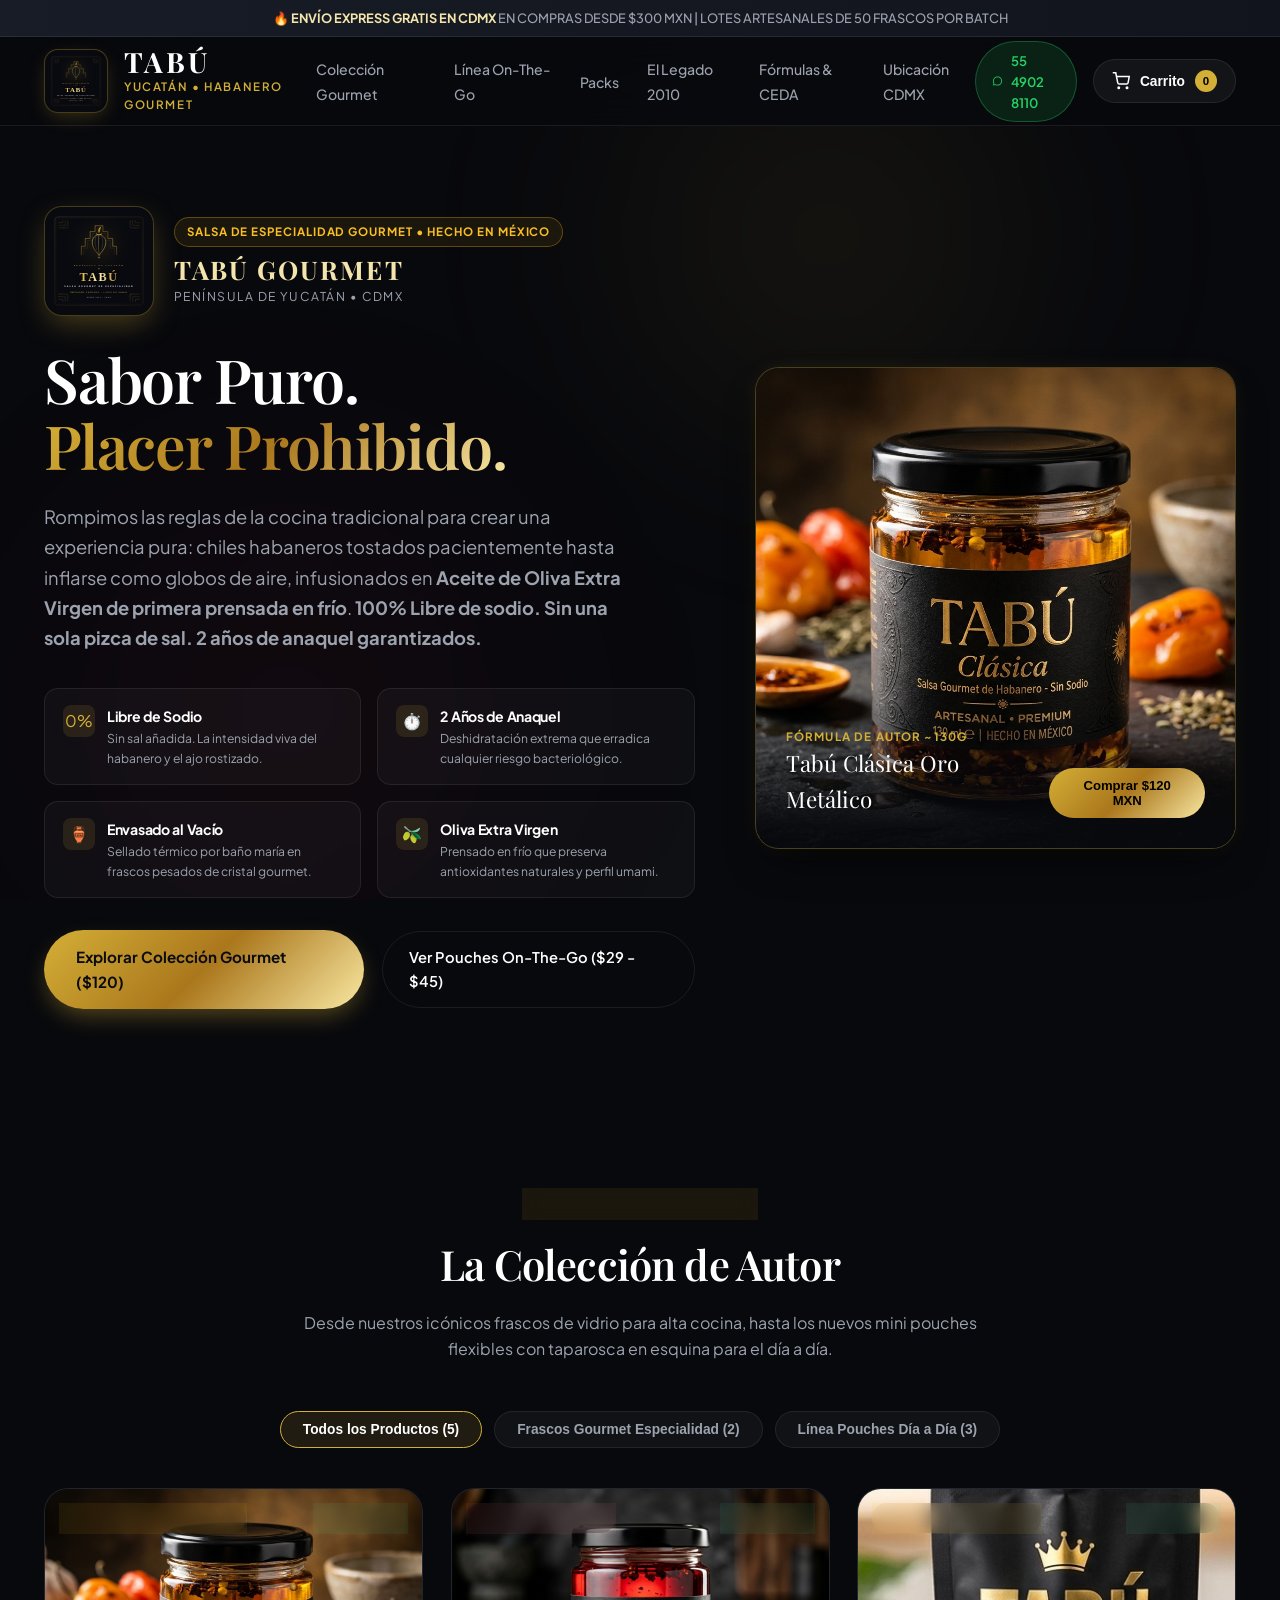
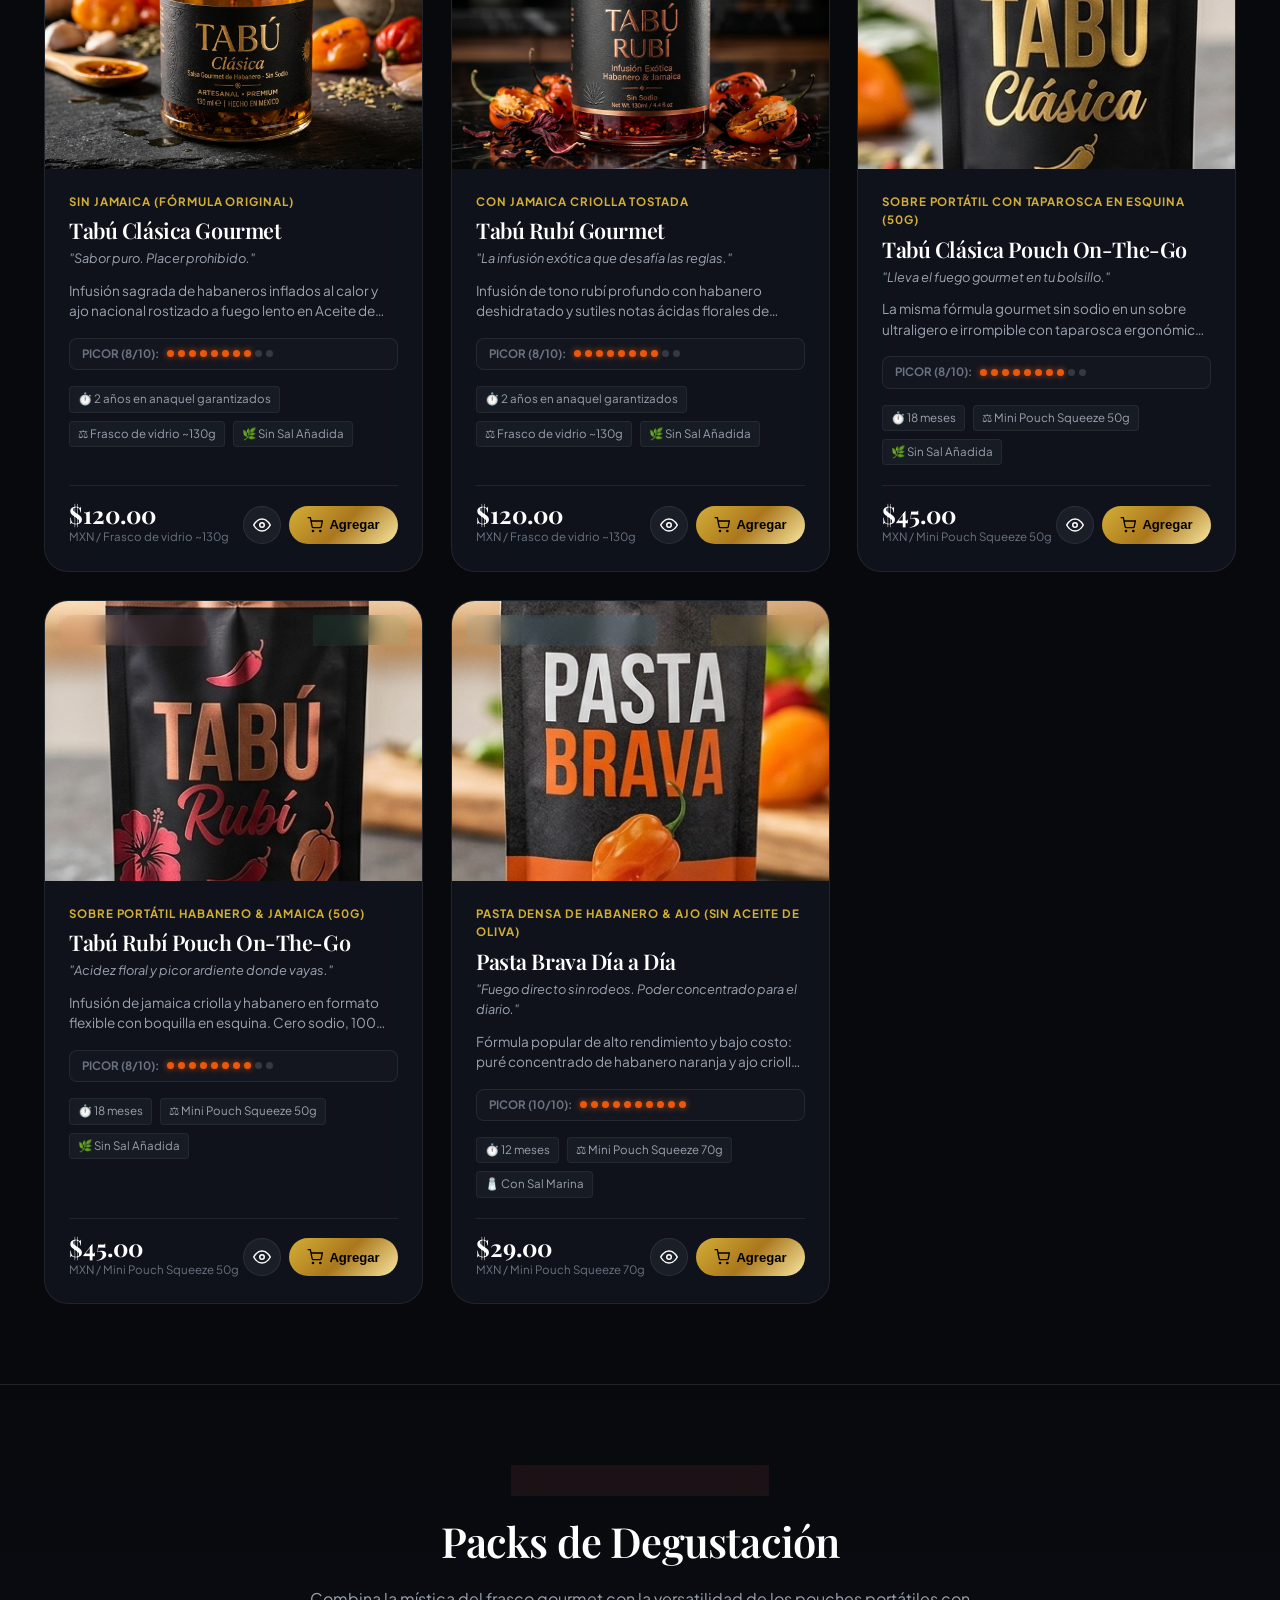
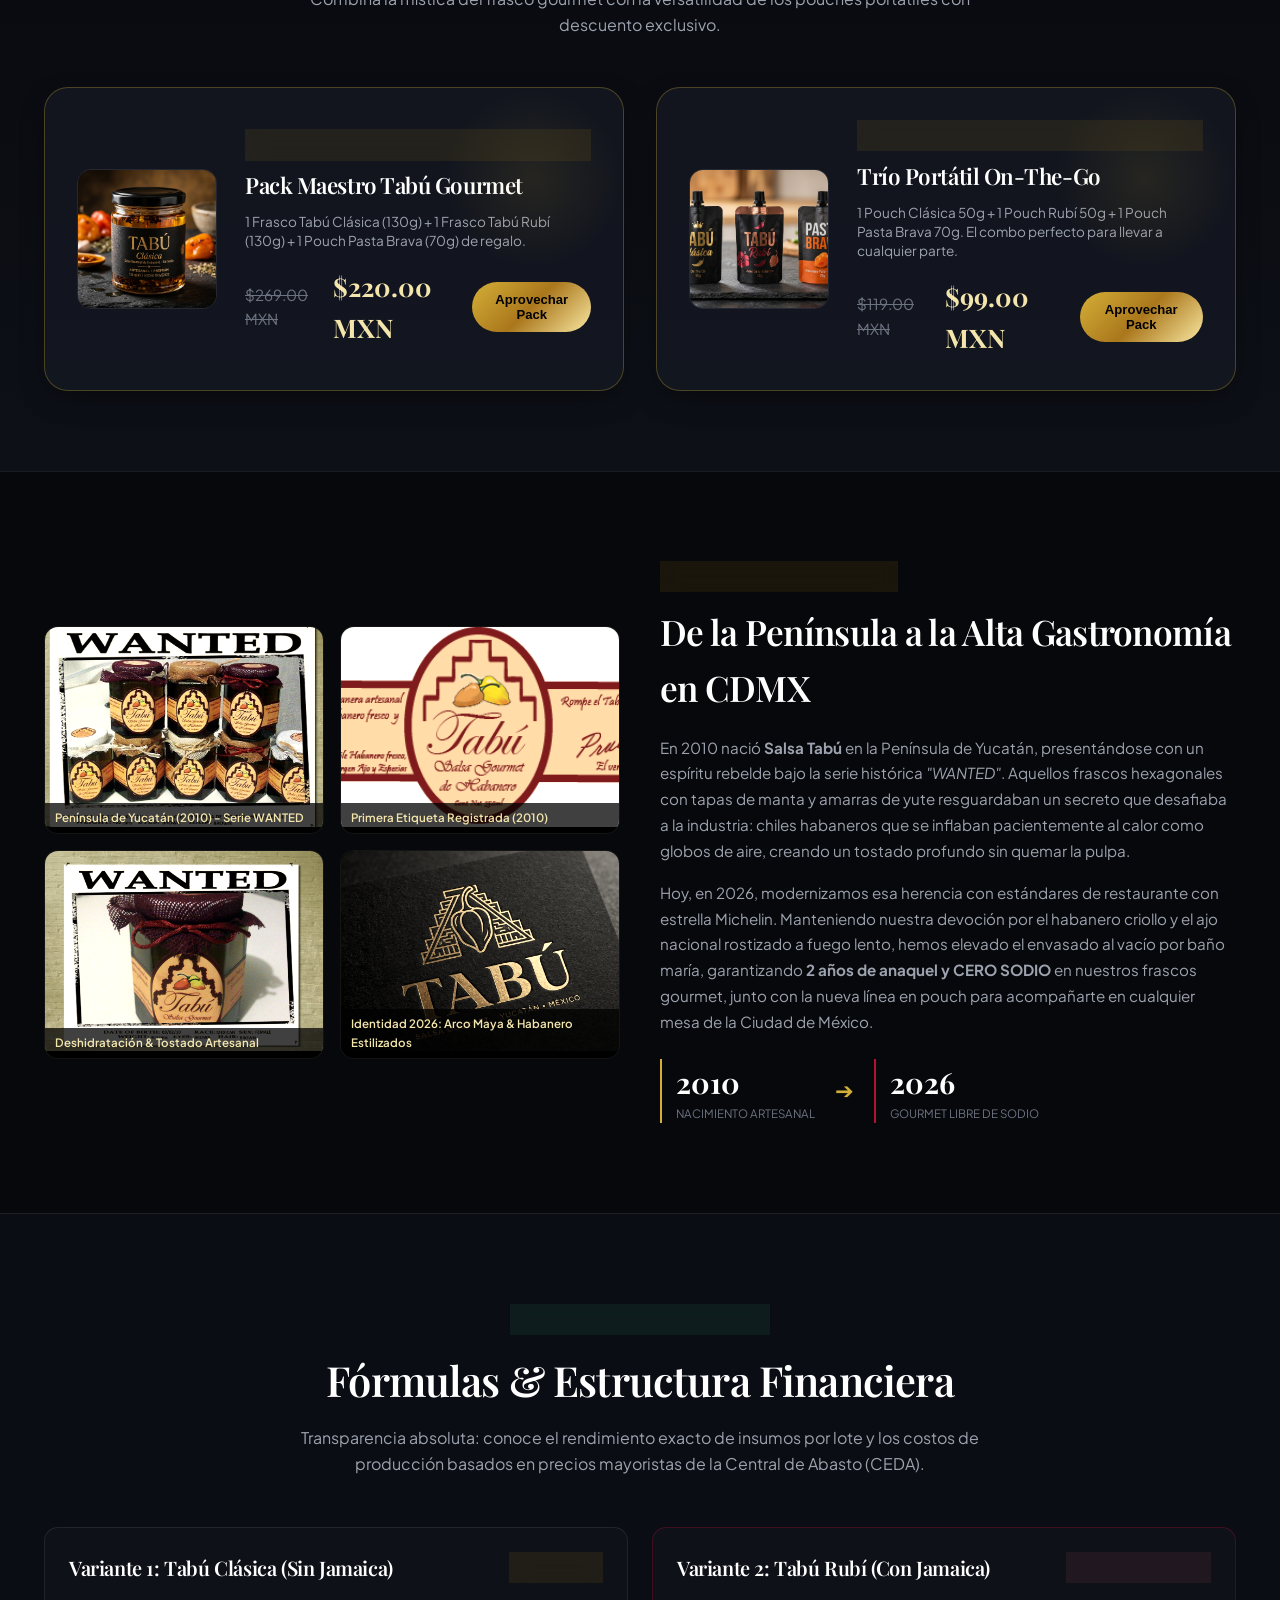
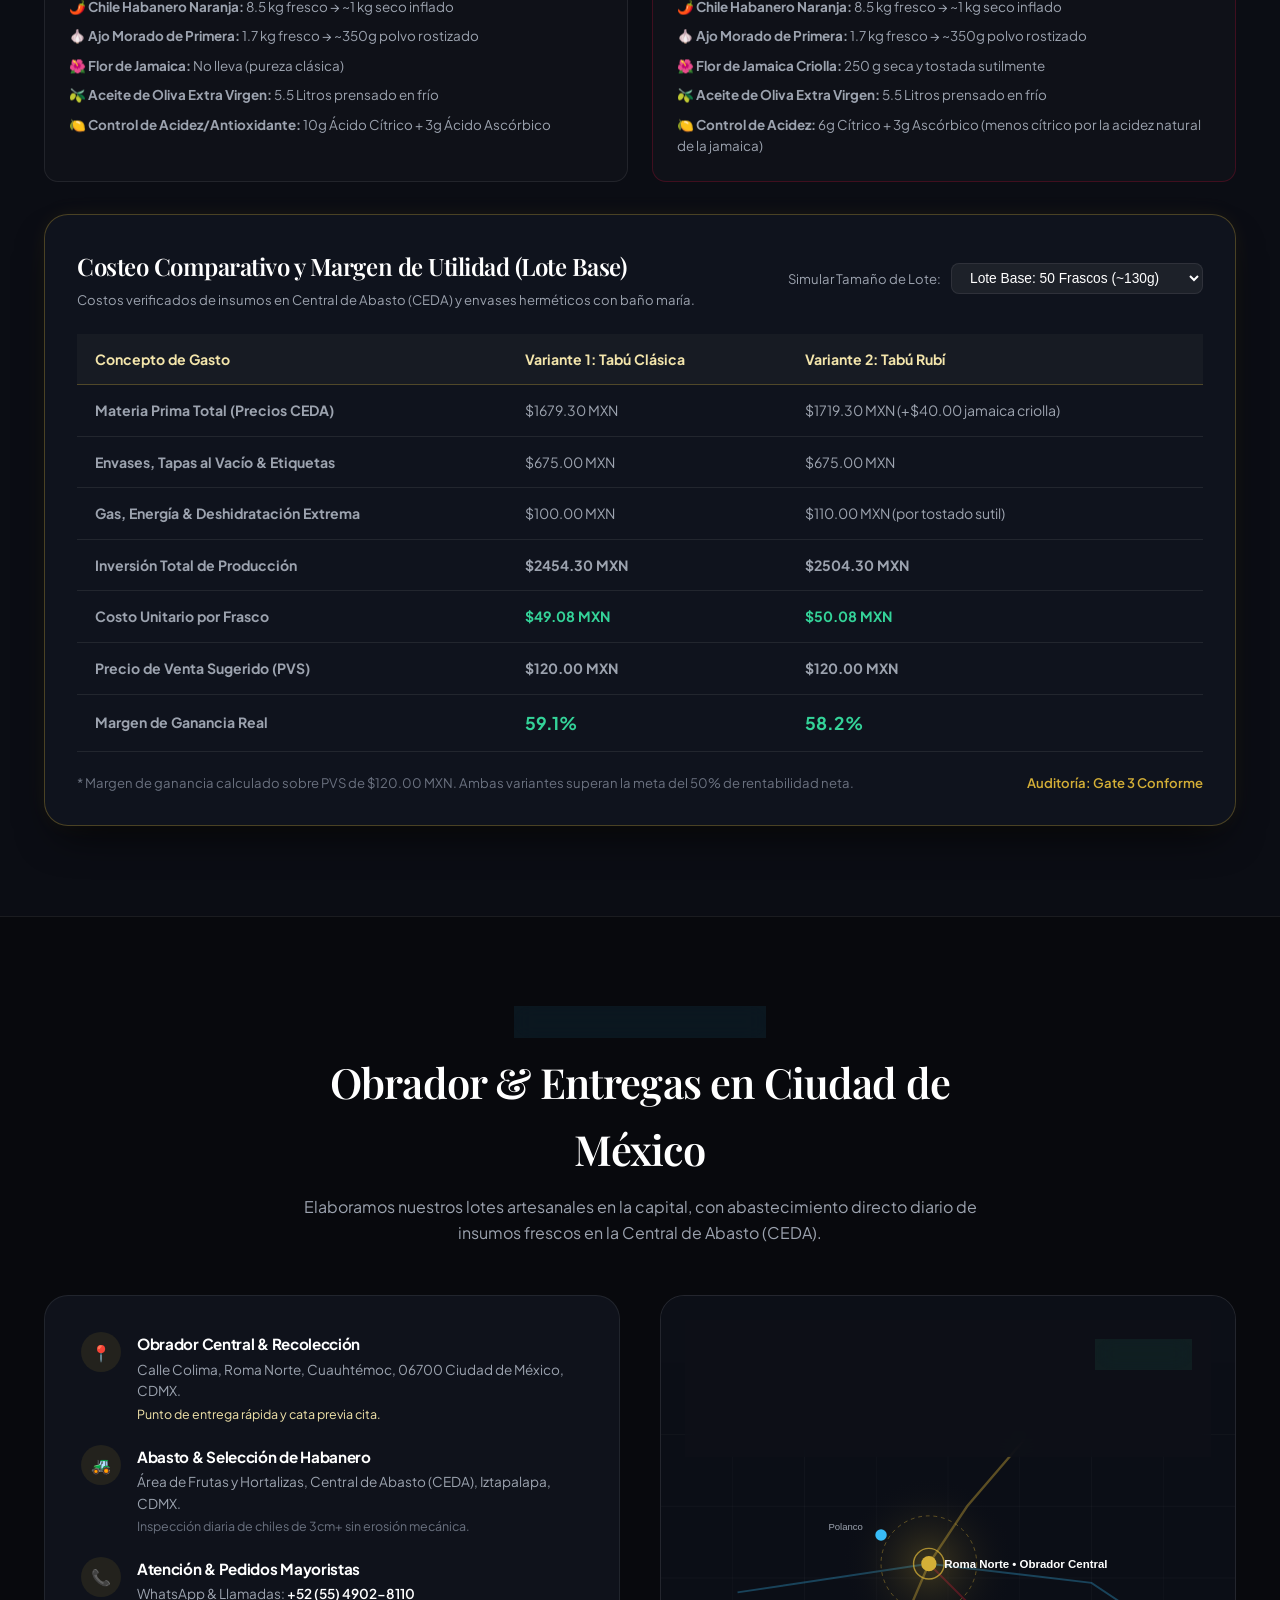
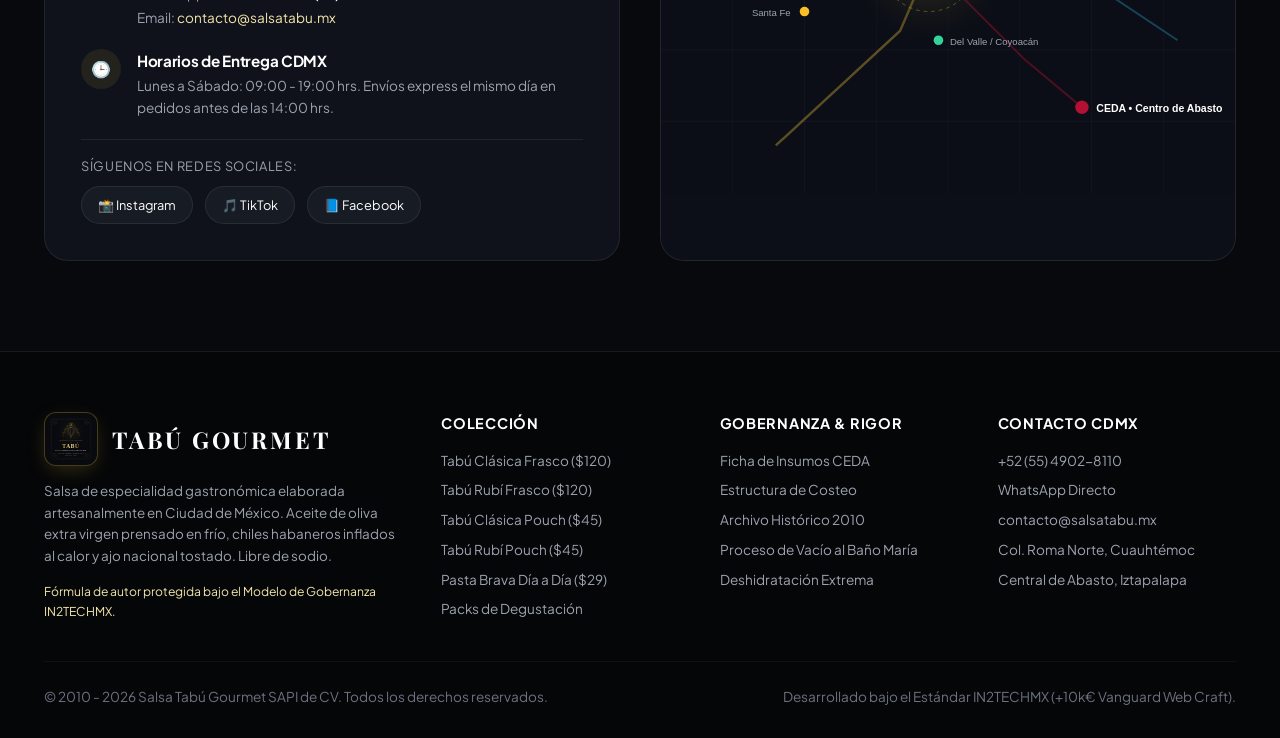
==== commit 2c386342: "style: increase logo size in navbar, hero spotlight and footer" ====
--- a/index.html
+++ b/index.html
@@ -68,8 +68,13 @@
   <section class="hero-section" id="hero">
     <div class="container hero-grid">
       <div class="hero-content">
-        <div>
-          <span class="badge-editorial amber">Salsa de Especialidad Gourmet • Hecho en México</span>
+        <div class="hero-brand-spotlight" style="display: flex; align-items: center; gap: 20px; margin-bottom: 6px; flex-wrap: wrap;">
+          <img src="assets/images/logo_tabu_gourmet.svg" alt="Emblema Oficial Tabú Yucatán" style="width: 110px; height: 110px; border-radius: 18px; border: 1.5px solid var(--border-gold); background: #090a0f; padding: 5px; box-shadow: 0 10px 30px -5px rgba(212, 175, 55, 0.35); flex-shrink: 0;">
+          <div>
+            <span class="badge-editorial amber" style="margin-bottom: 8px;">Salsa de Especialidad Gourmet • Hecho en México</span>
+            <div style="font-family: var(--font-serif); font-size: 1.6rem; color: var(--gold-light); font-weight: 700; letter-spacing: 0.08em; line-height: 1.1;">TABÚ GOURMET</div>
+            <div style="font-size: 0.76rem; letter-spacing: 0.12em; color: var(--text-muted); text-transform: uppercase; margin-top: 3px;">Península de Yucatán • CDMX</div>
+          </div>
         </div>
         
         <h1 class="hero-title serif-font">
@@ -444,11 +449,11 @@
     <div class="container">
       <div class="footer-grid">
         <div class="footer-col">
-          <div style="display: flex; align-items: center; gap: 10px; margin-bottom: 14px;">
-            <div class="brand-symbol" style="width: 36px; height: 36px; padding: 3px; background: #090a0f;">
+          <div style="display: flex; align-items: center; gap: 14px; margin-bottom: 14px;">
+            <div class="brand-symbol" style="width: 54px; height: 54px; border-radius: 12px; padding: 4px; background: #090a0f;">
               <img src="assets/images/logo_tabu_gourmet.svg" alt="Salsa Tabú Logo" style="width: 100%; height: 100%; object-fit: contain;">
             </div>
-            <span class="brand-name" style="font-size: 1.25rem;">TABÚ GOURMET</span>
+            <span class="brand-name" style="font-size: 1.45rem;">TABÚ GOURMET</span>
           </div>
           <p style="font-size: 0.84rem; color: var(--text-muted); line-height: 1.6; margin-bottom: 16px;">
             Salsa de especialidad gastronómica elaborada artesanalmente en Ciudad de México. Aceite de oliva extra virgen prensado en frío, chiles habaneros inflados al calor y ajo nacional tostado. Libre de sodio.
--- a/assets/css/style.css
+++ b/assets/css/style.css
@@ -202,53 +202,64 @@
   display: flex;
   align-items: center;
   justify-content: space-between;
-  height: 74px;
+  height: 88px;
 }
 
 .brand-link {
   display: flex;
   align-items: center;
-  gap: 12px;
+  gap: 16px;
   text-decoration: none;
   color: #fff;
+  transition: transform 0.2s ease;
+}
+
+.brand-link:hover {
+  transform: translateY(-1px);
 }
 
 .brand-symbol {
-  width: 40px;
-  height: 40px;
-  border-radius: 50%;
-  border: 1px solid var(--gold-primary);
+  width: 64px;
+  height: 64px;
+  border-radius: 14px;
+  border: 1.5px solid var(--border-gold);
   display: flex;
   align-items: center;
   justify-content: center;
-  background: radial-gradient(circle, rgba(212, 175, 55, 0.15) 0%, transparent 80%);
-}
-
-.brand-symbol svg {
-  width: 22px;
-  height: 22px;
-  fill: var(--gold-primary);
+  background: #090a0f;
+  box-shadow: 0 6px 20px -4px rgba(212, 175, 55, 0.25);
+  overflow: hidden;
+  flex-shrink: 0;
+  padding: 4px;
+}
+
+.brand-symbol img {
+  width: 100%;
+  height: 100%;
+  object-fit: contain;
 }
 
 .brand-text {
   display: flex;
   flex-direction: column;
+  gap: 2px;
 }
 
 .brand-name {
   font-family: var(--font-serif);
-  font-size: 1.45rem;
-  font-weight: 700;
-  letter-spacing: 0.1em;
+  font-size: 1.75rem;
+  font-weight: 700;
+  letter-spacing: 0.12em;
   color: #fff;
   line-height: 1;
 }
 
 .brand-tag {
-  font-size: 0.65rem;
+  font-size: 0.72rem;
   text-transform: uppercase;
-  letter-spacing: 0.12em;
+  letter-spacing: 0.14em;
   color: var(--gold-primary);
+  font-weight: 600;
 }
 
 .nav-menu {
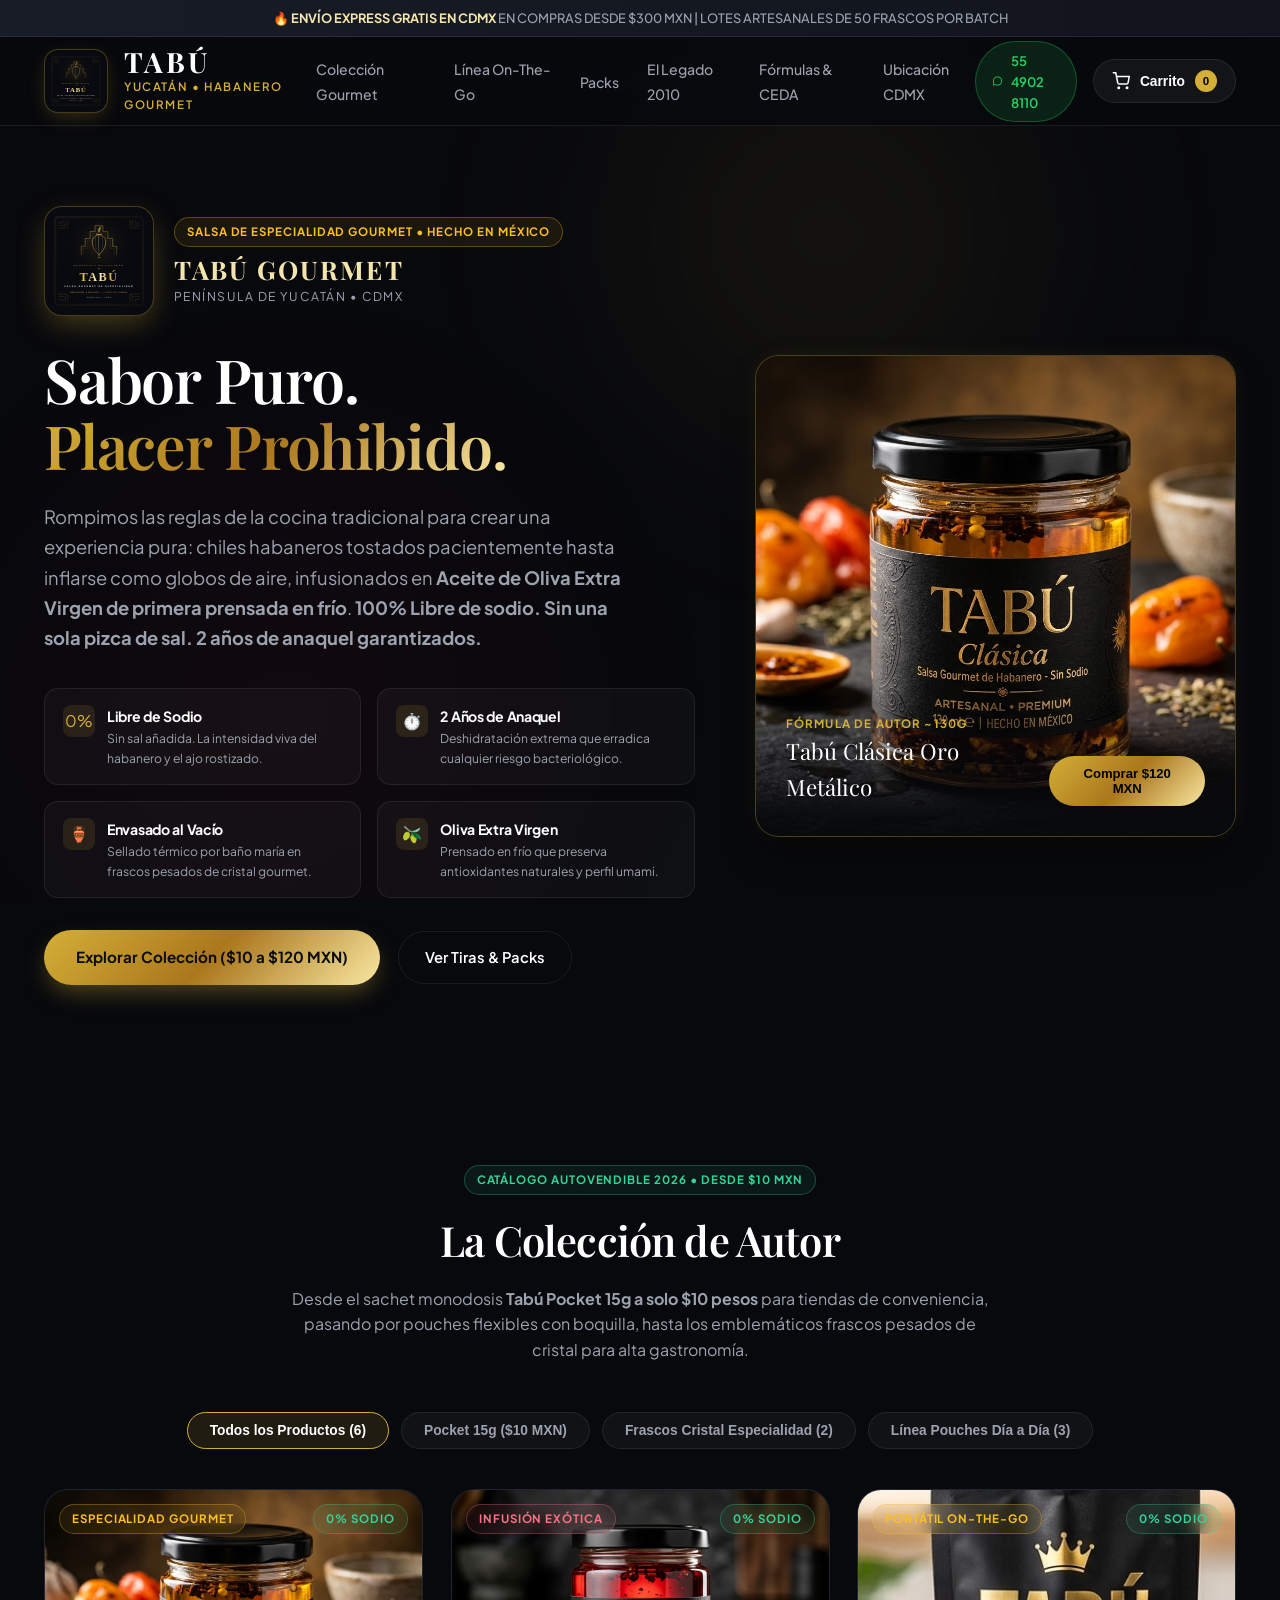
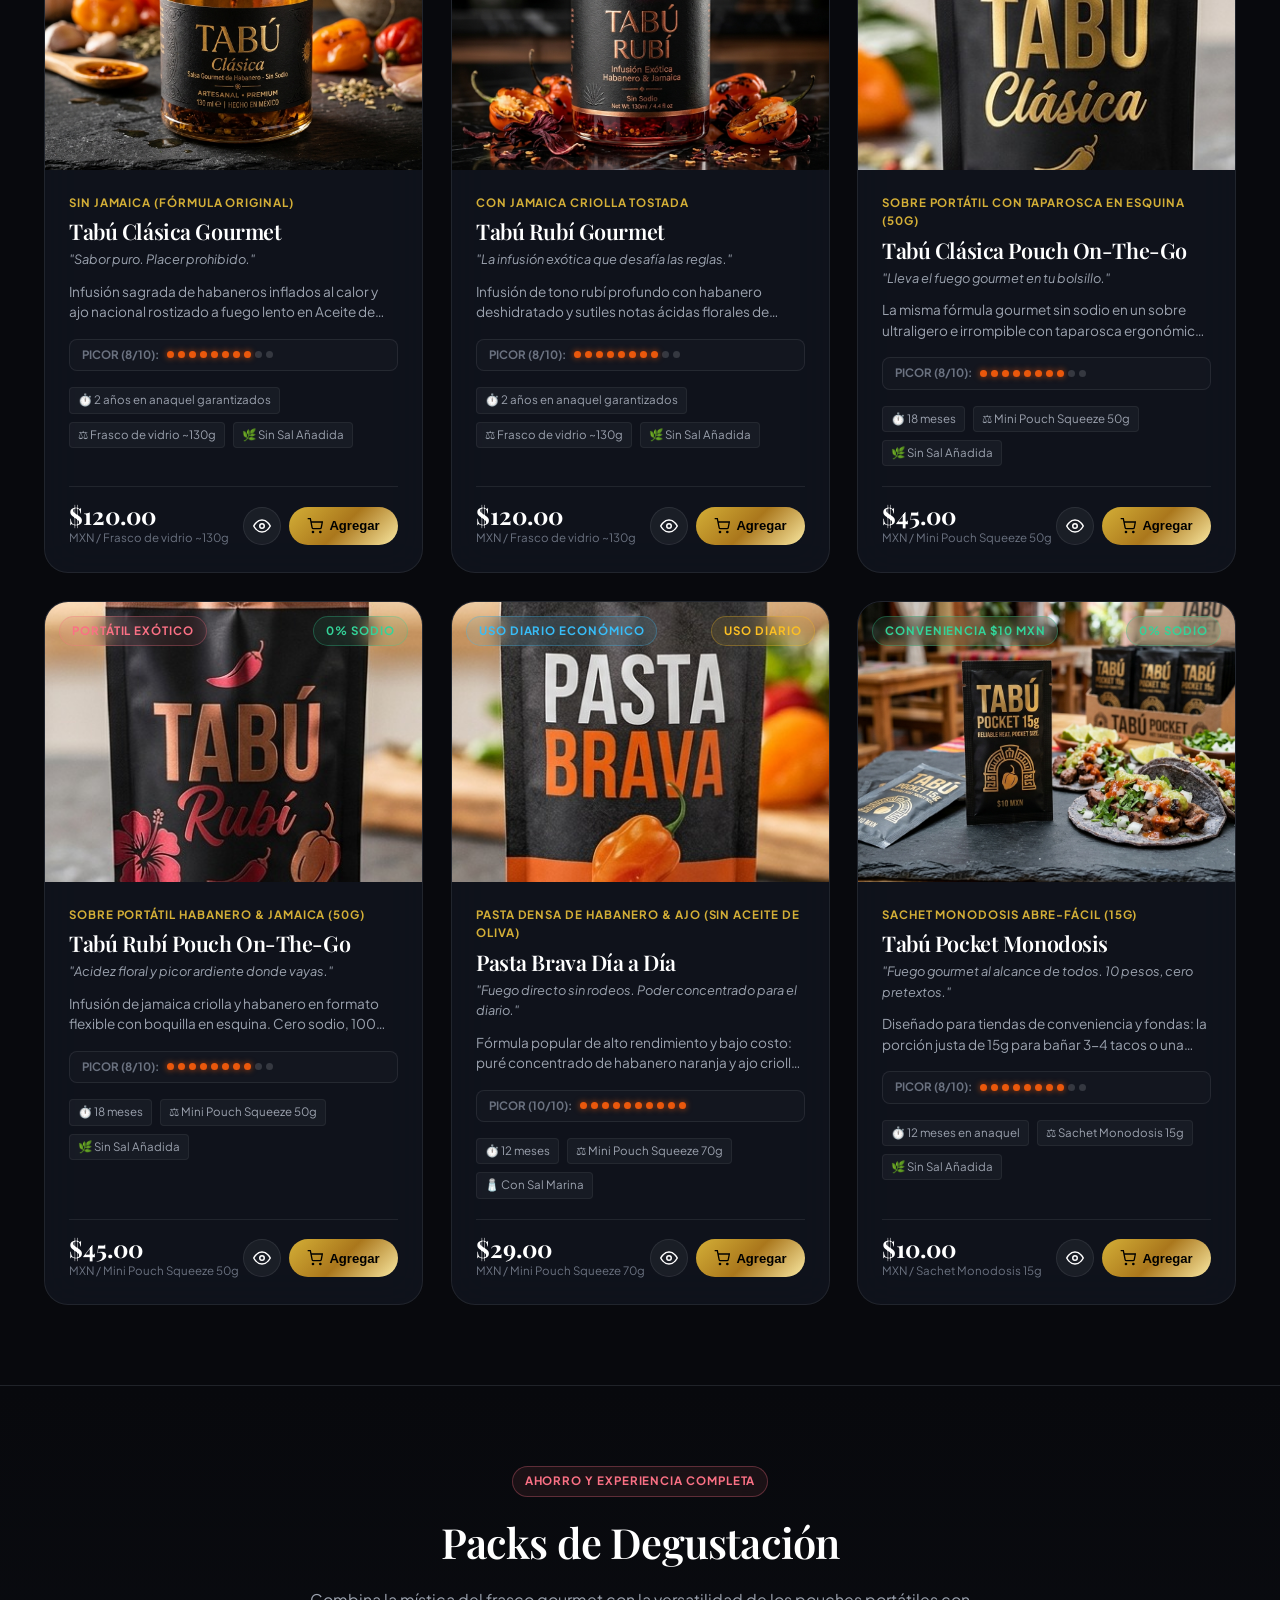
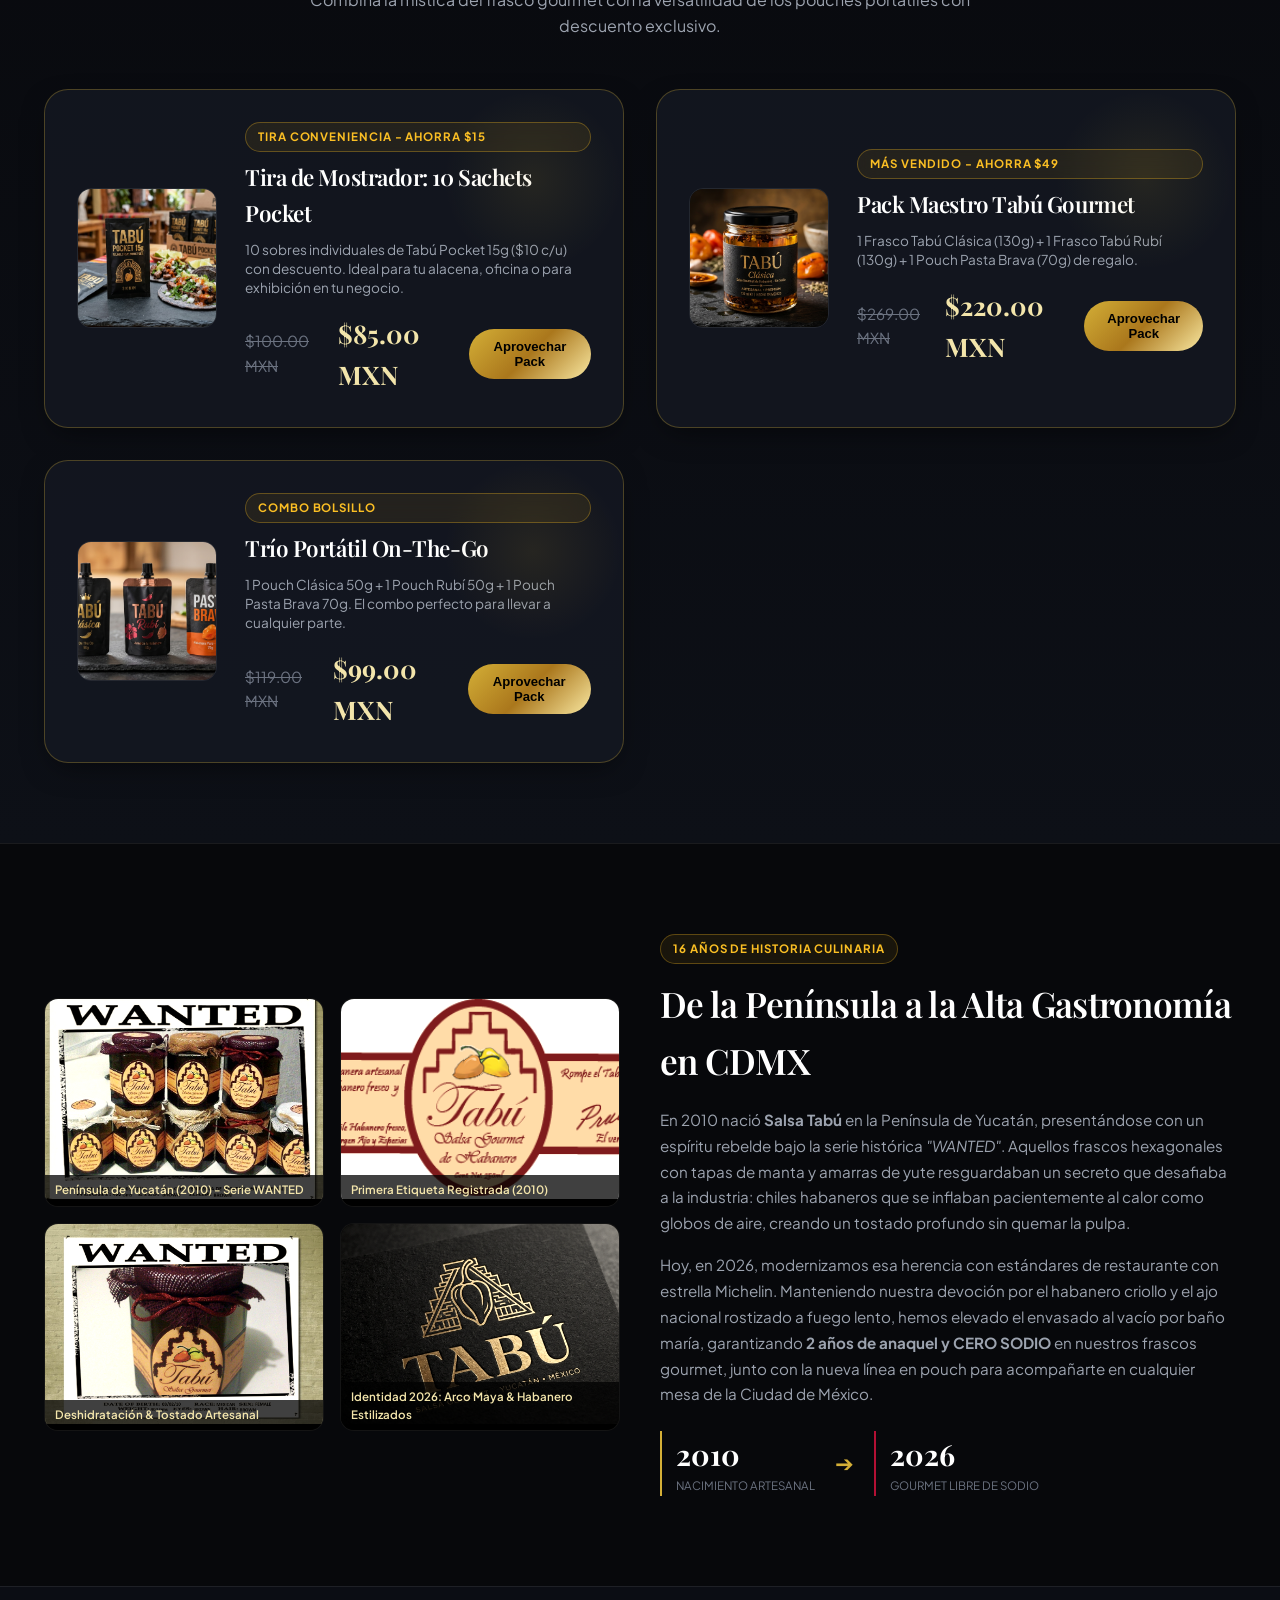
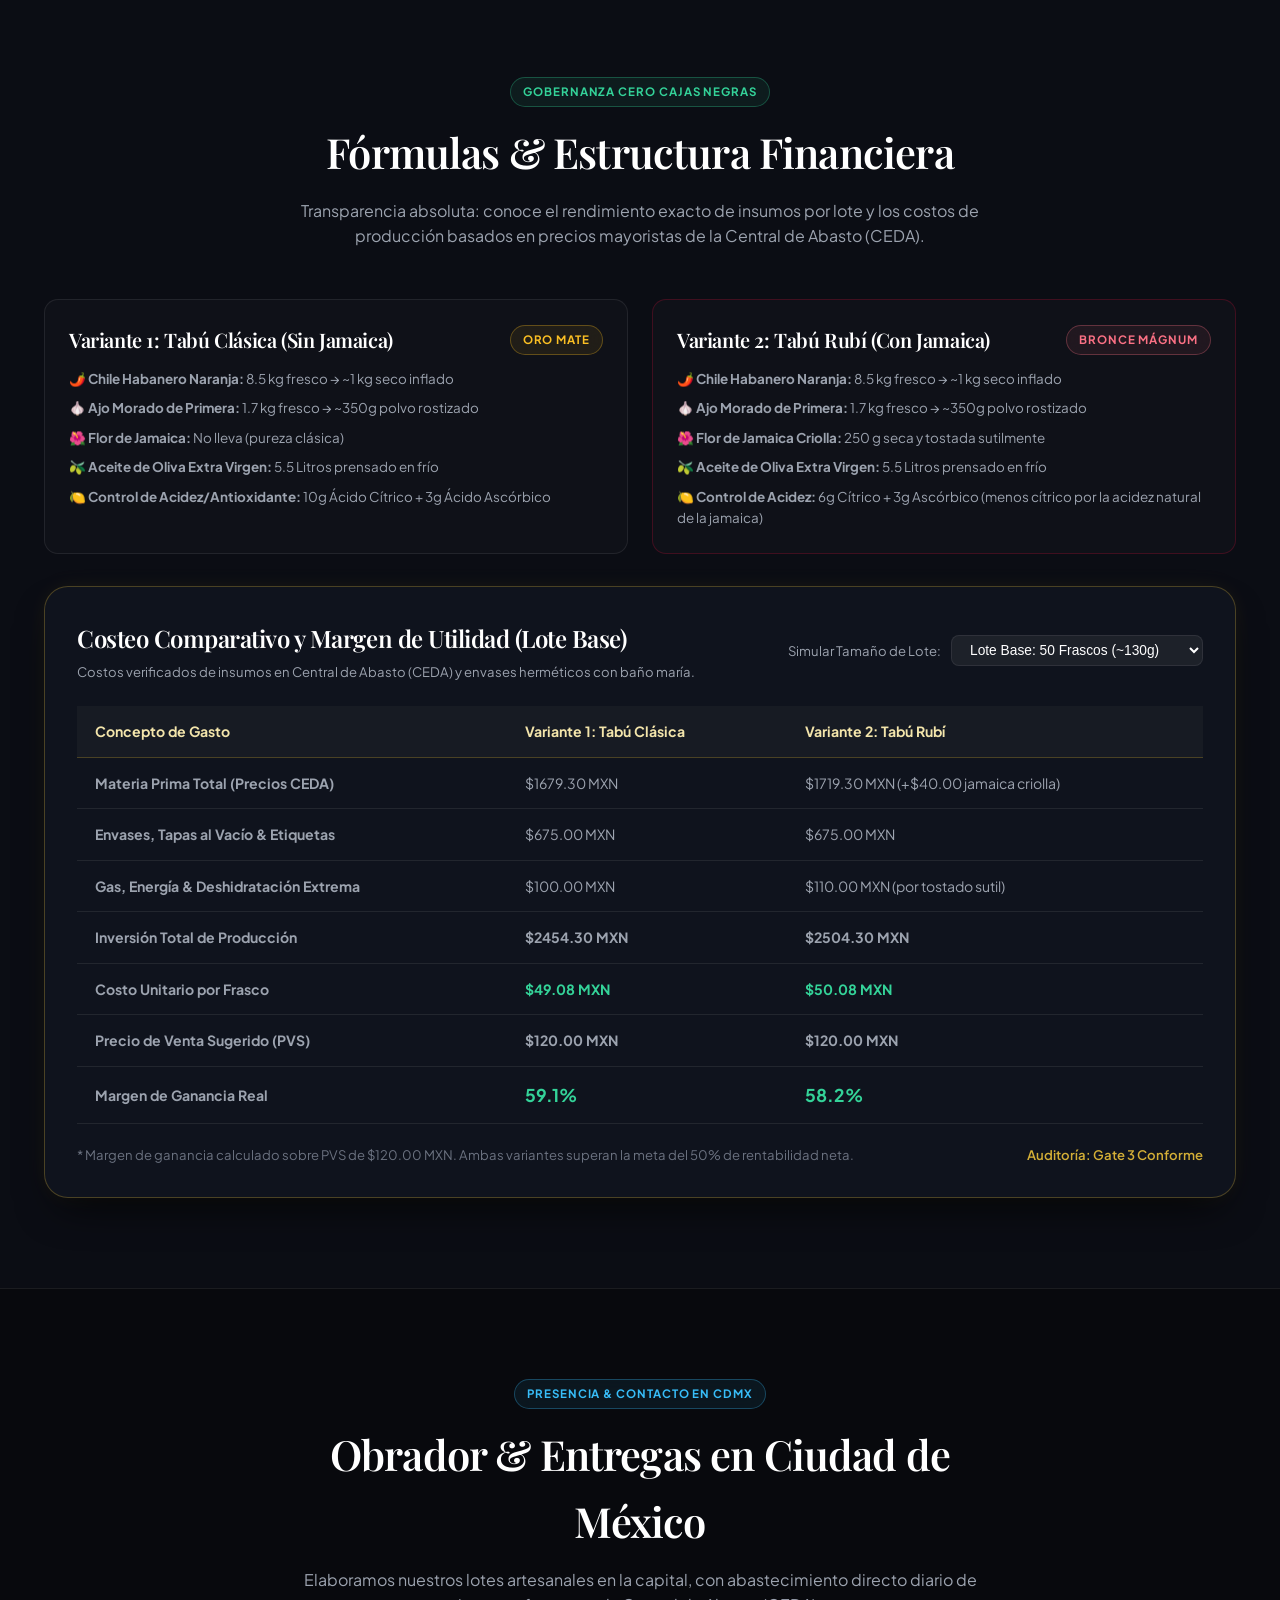
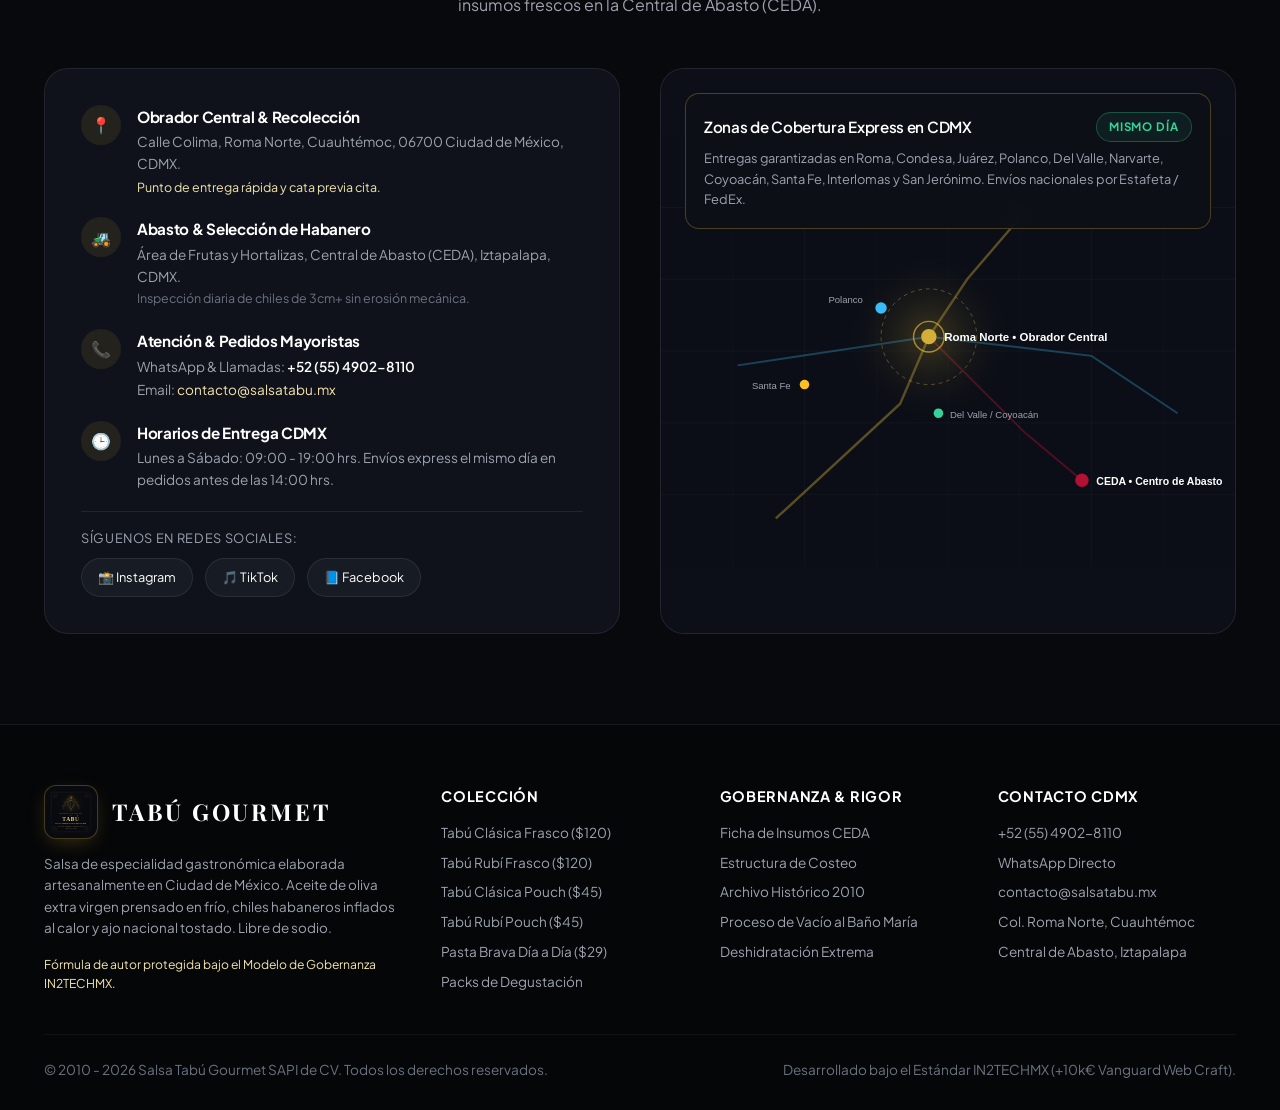
==== commit d5f68d5b: "feat: add Tabu Pocket 15g sachet presentation at 10 pesos for convenience stores and retail strip" ====
--- a/index.html
+++ b/index.html
@@ -124,10 +124,10 @@
 
         <div class="hero-cta-group">
           <a href="#coleccion" class="btn-primary-gold">
-            Explorar Colección Gourmet ($120)
+            Explorar Colección ($10 a $120 MXN)
           </a>
-          <a href="#pouches" class="btn-secondary-outline">
-            Ver Pouches On-The-Go ($29 - $45)
+          <a href="#packs" class="btn-secondary-outline">
+            Ver Tiras & Packs
           </a>
         </div>
       </div>
@@ -152,17 +152,18 @@
   <section class="products-section" id="coleccion" style="padding: 80px 0;">
     <div class="container">
       <div class="section-header">
-        <span class="badge-editorial amber">Catálogo Autovendible 2026</span>
+        <span class="badge-editorial emerald">Catálogo Autovendible 2026 • Desde $10 MXN</span>
         <h2 class="section-title serif-font">La Colección de Autor</h2>
         <p class="section-desc">
-          Desde nuestros icónicos frascos de vidrio para alta cocina, hasta los nuevos mini pouches flexibles con taparosca en esquina para el día a día.
+          Desde el sachet monodosis <strong>Tabú Pocket 15g a solo $10 pesos</strong> para tiendas de conveniencia, pasando por pouches flexibles con boquilla, hasta los emblemáticos frascos pesados de cristal para alta gastronomía.
         </p>
       </div>
 
       <!-- Filter Controls -->
       <div class="filter-tabs">
-        <button class="filter-tab active" data-filter="all">Todos los Productos (5)</button>
-        <button class="filter-tab" data-filter="gourmet-jar">Frascos Gourmet Especialidad (2)</button>
+        <button class="filter-tab active" data-filter="all">Todos los Productos (6)</button>
+        <button class="filter-tab" data-filter="pocket">Pocket 15g ($10 MXN)</button>
+        <button class="filter-tab" data-filter="gourmet-jar">Frascos Cristal Especialidad (2)</button>
         <button class="filter-tab" data-filter="pouch">Línea Pouches Día a Día (3)</button>
       </div>
 
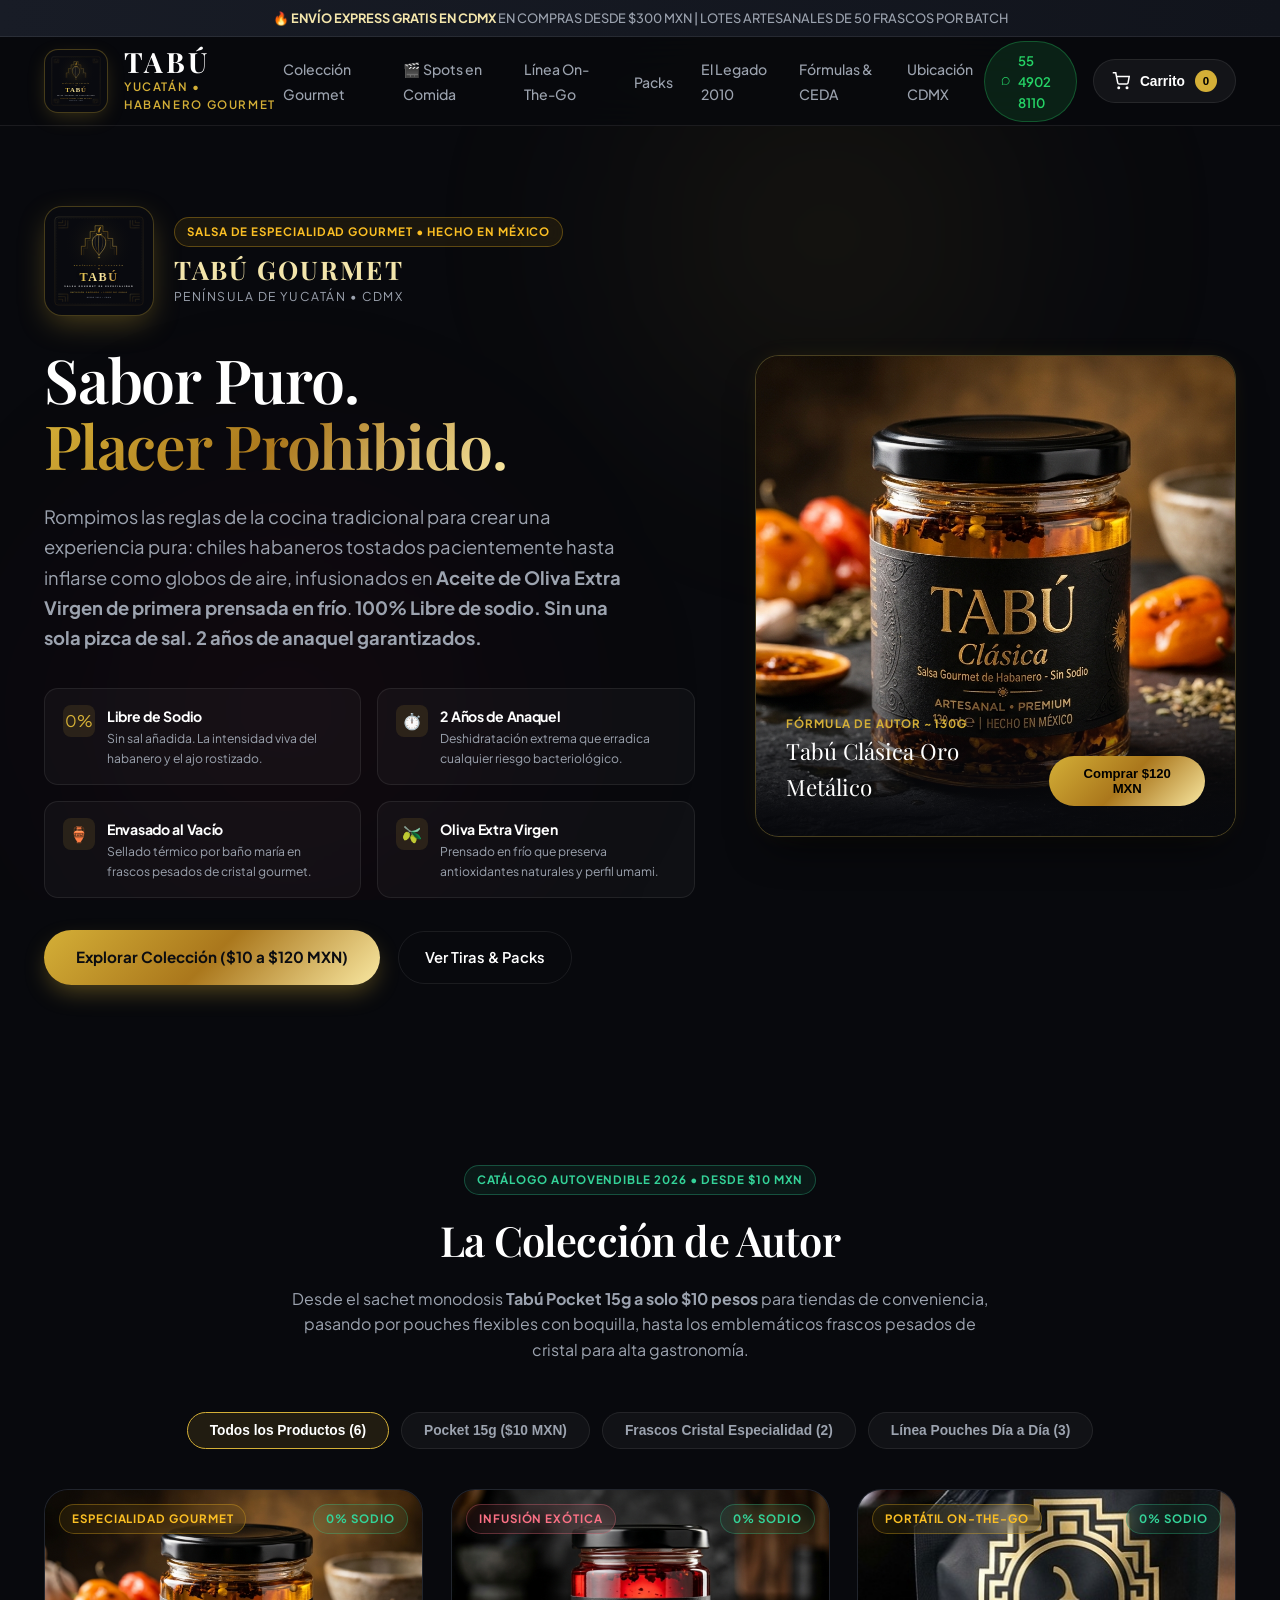
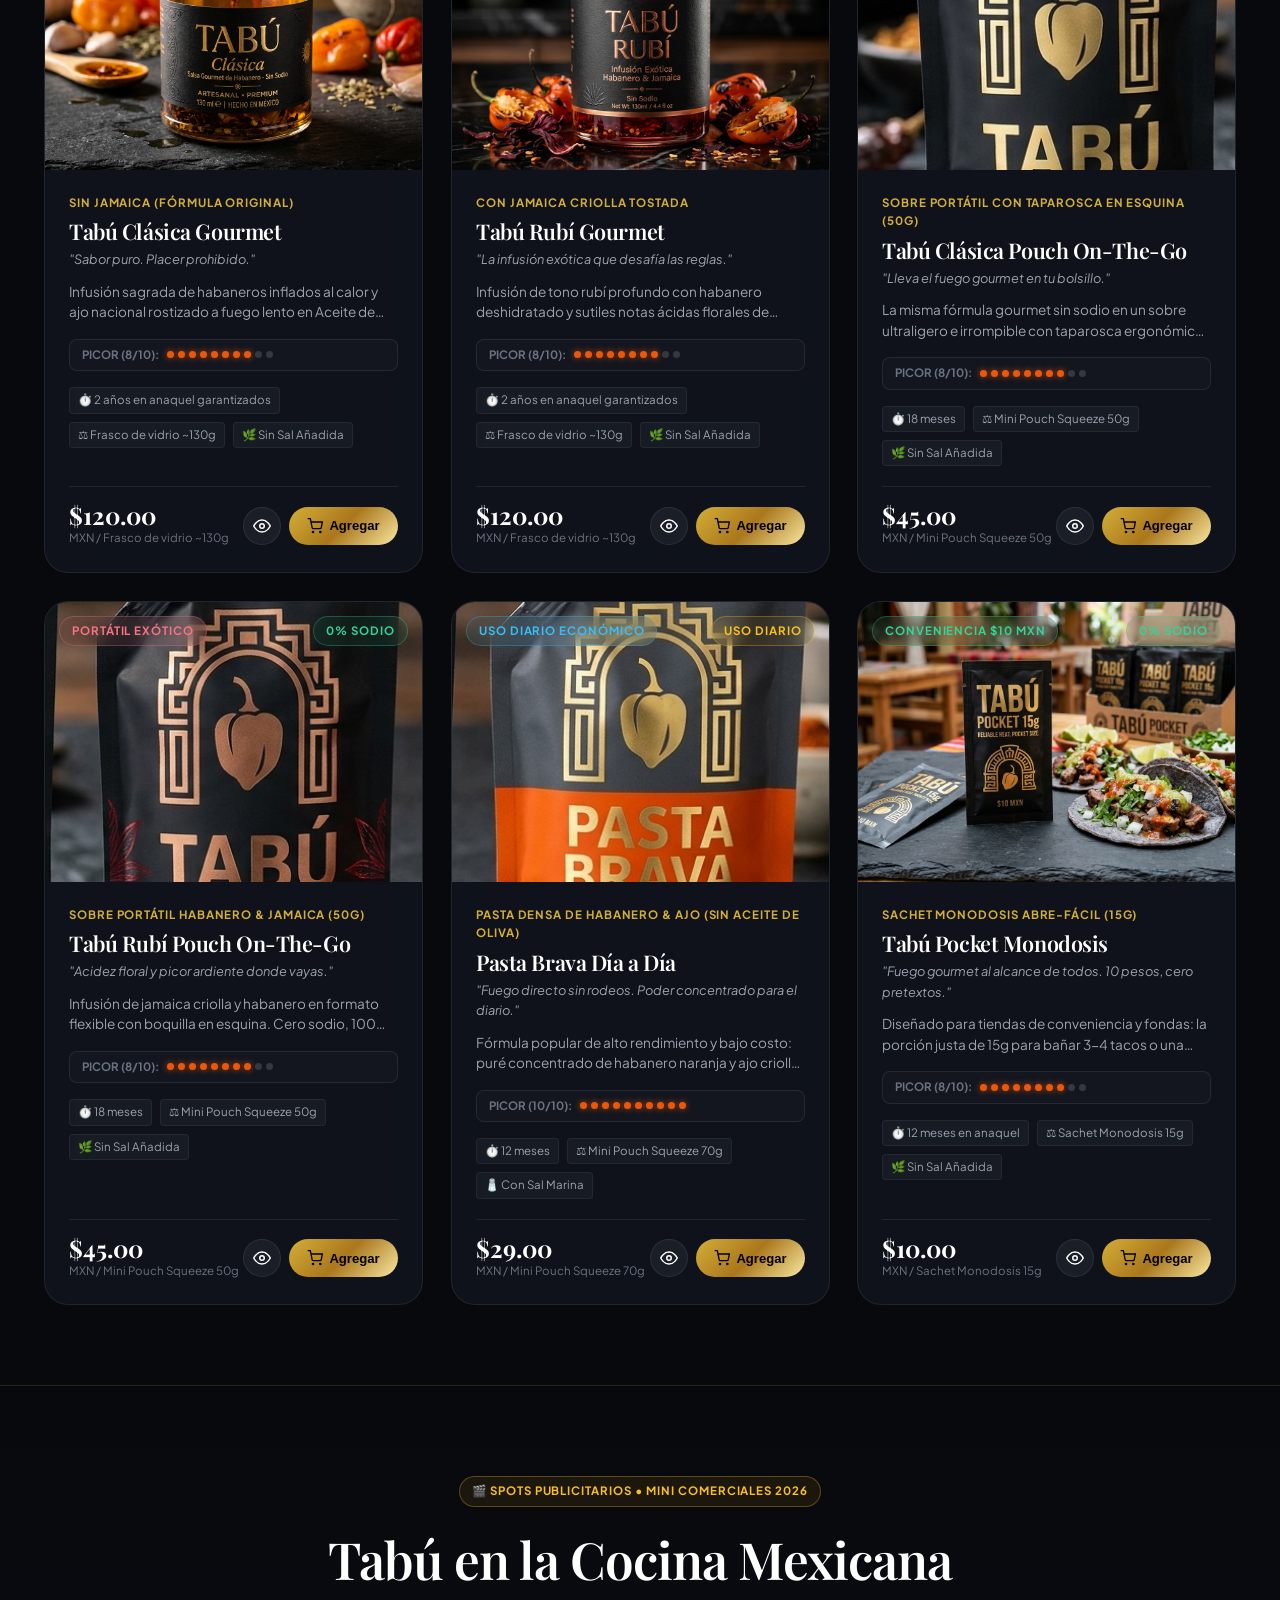
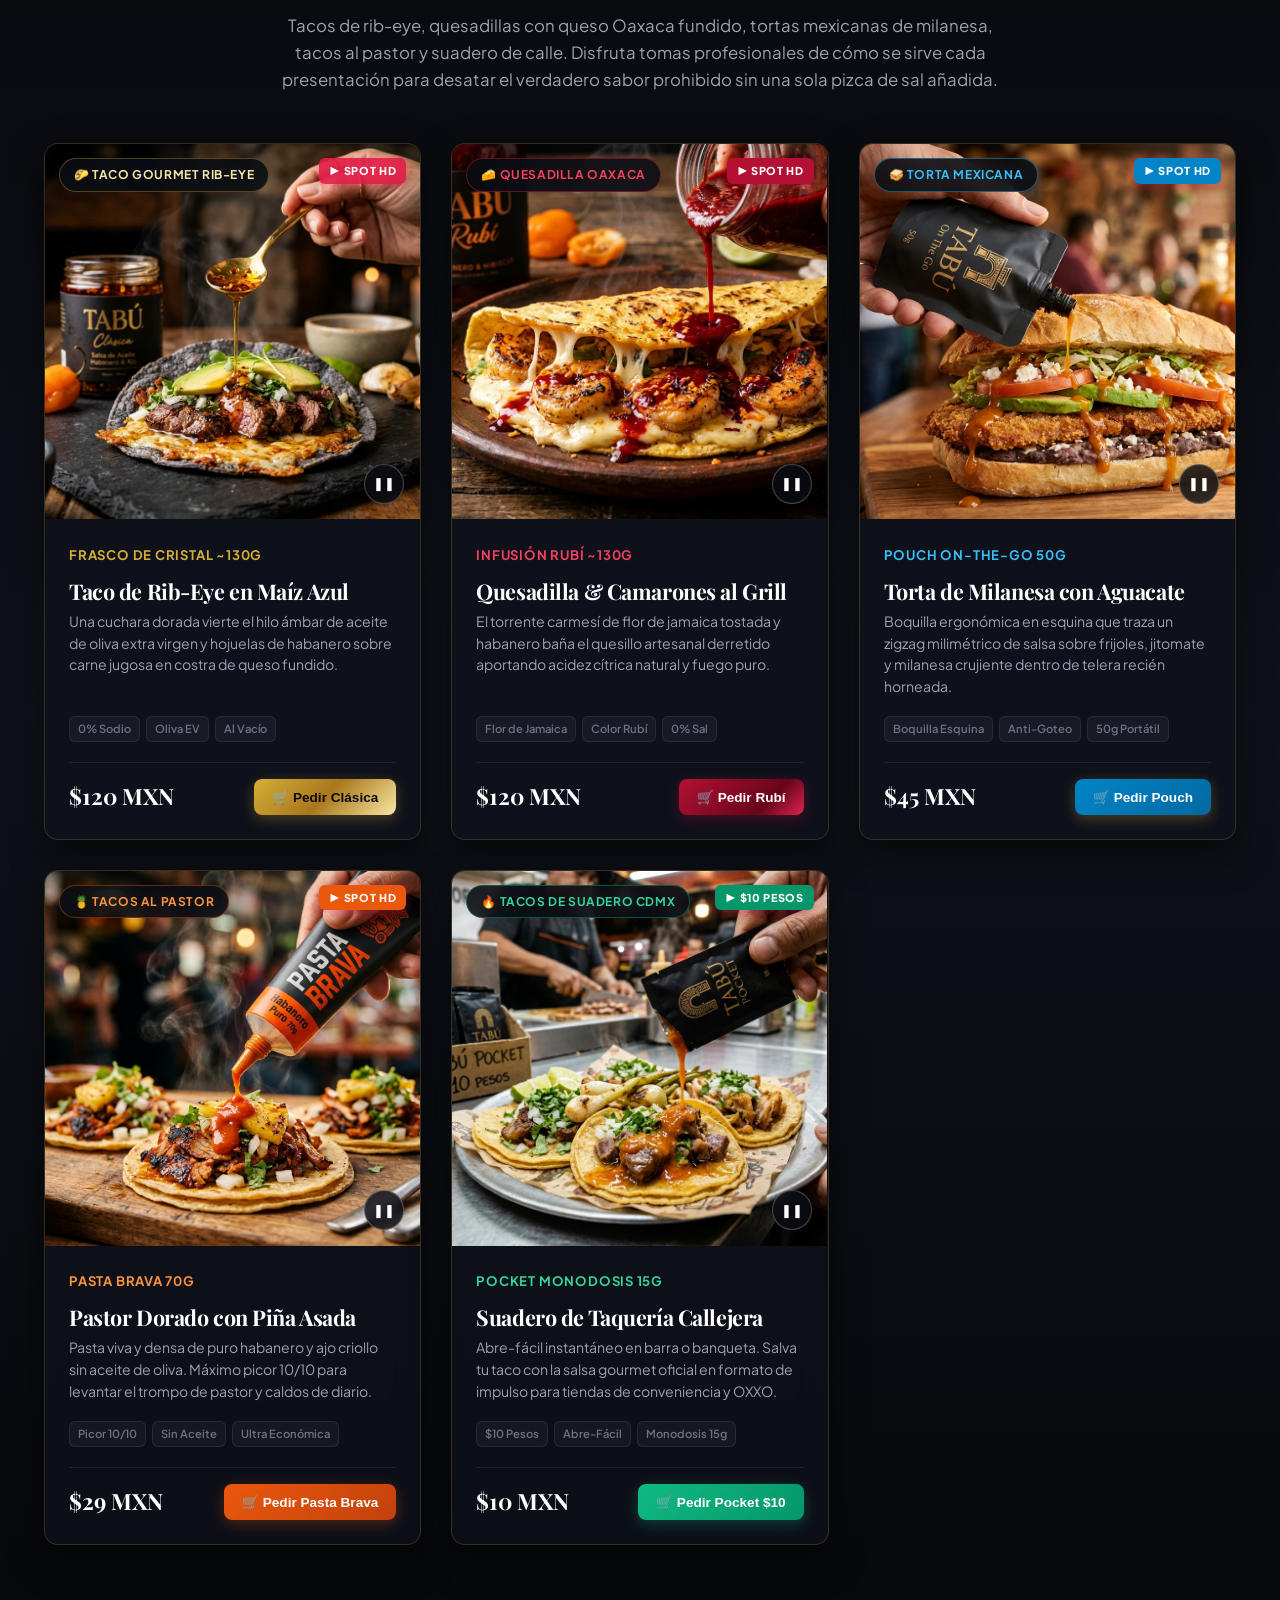
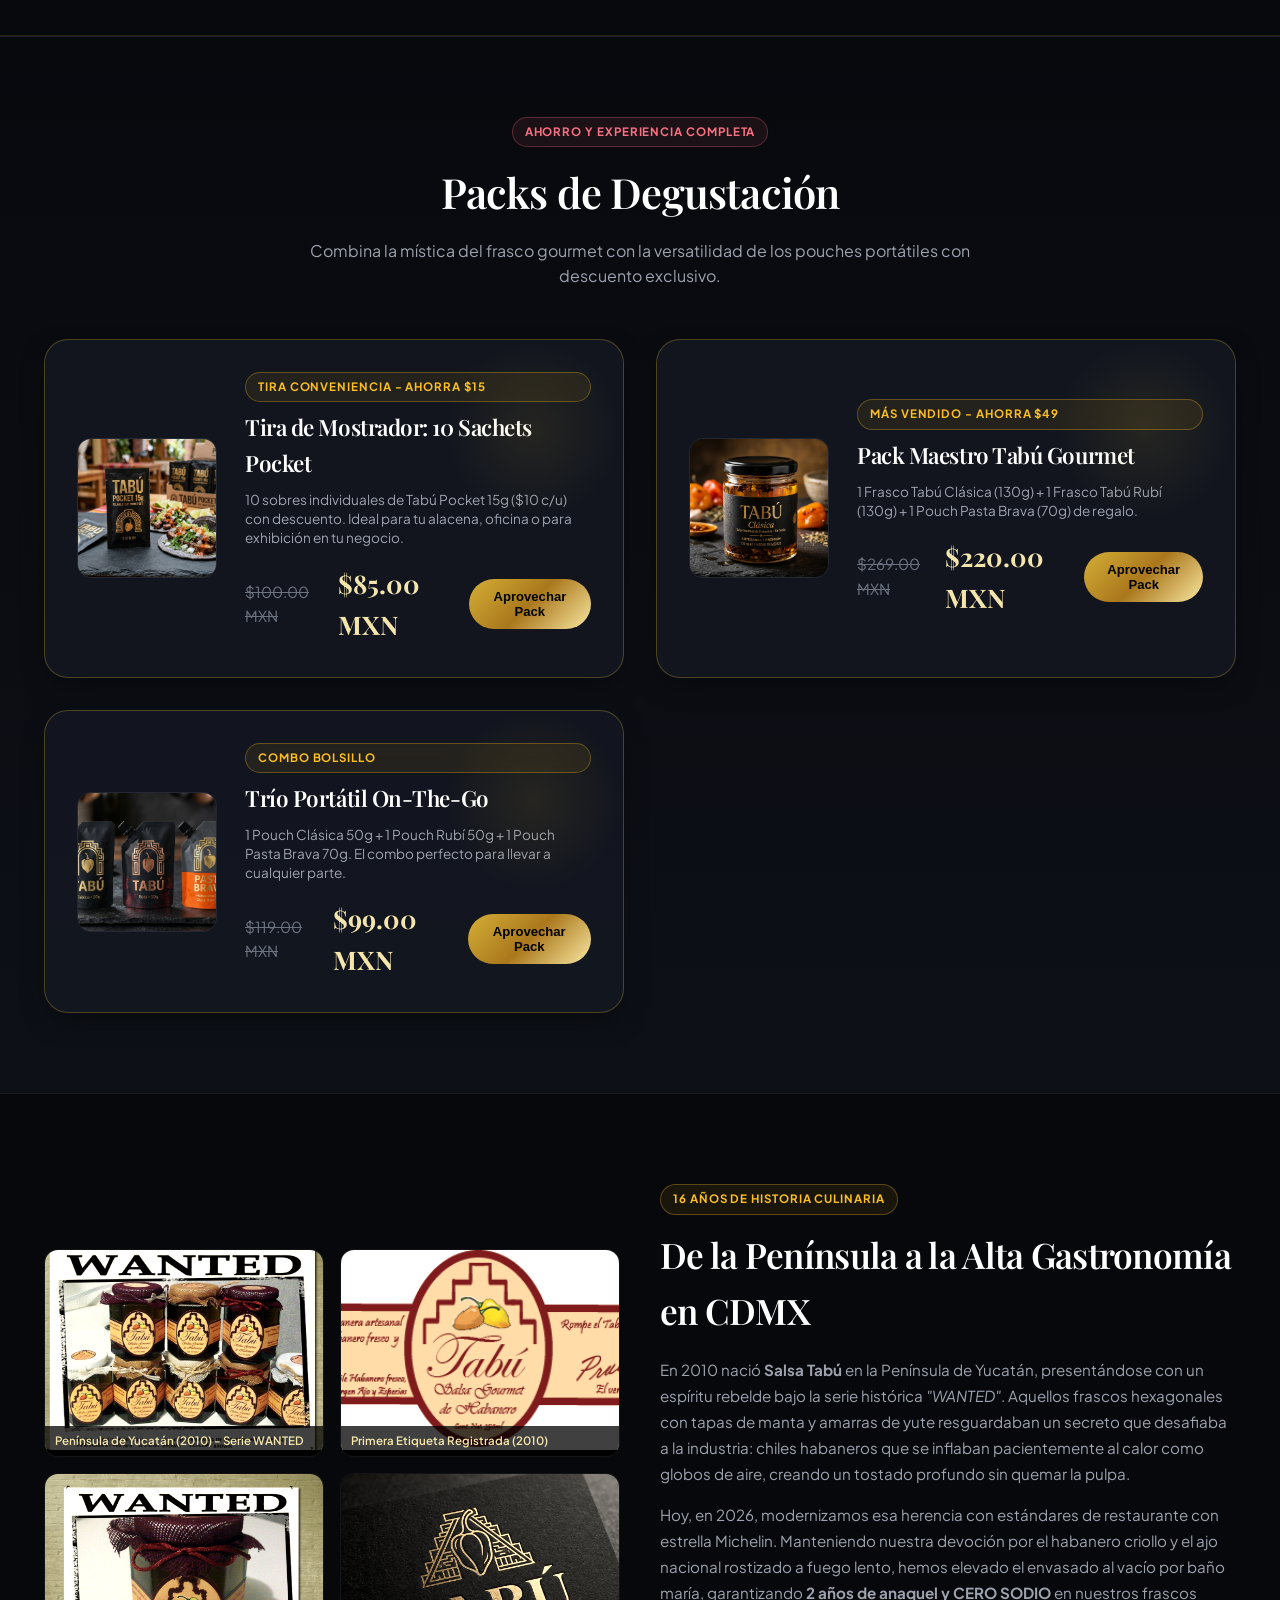
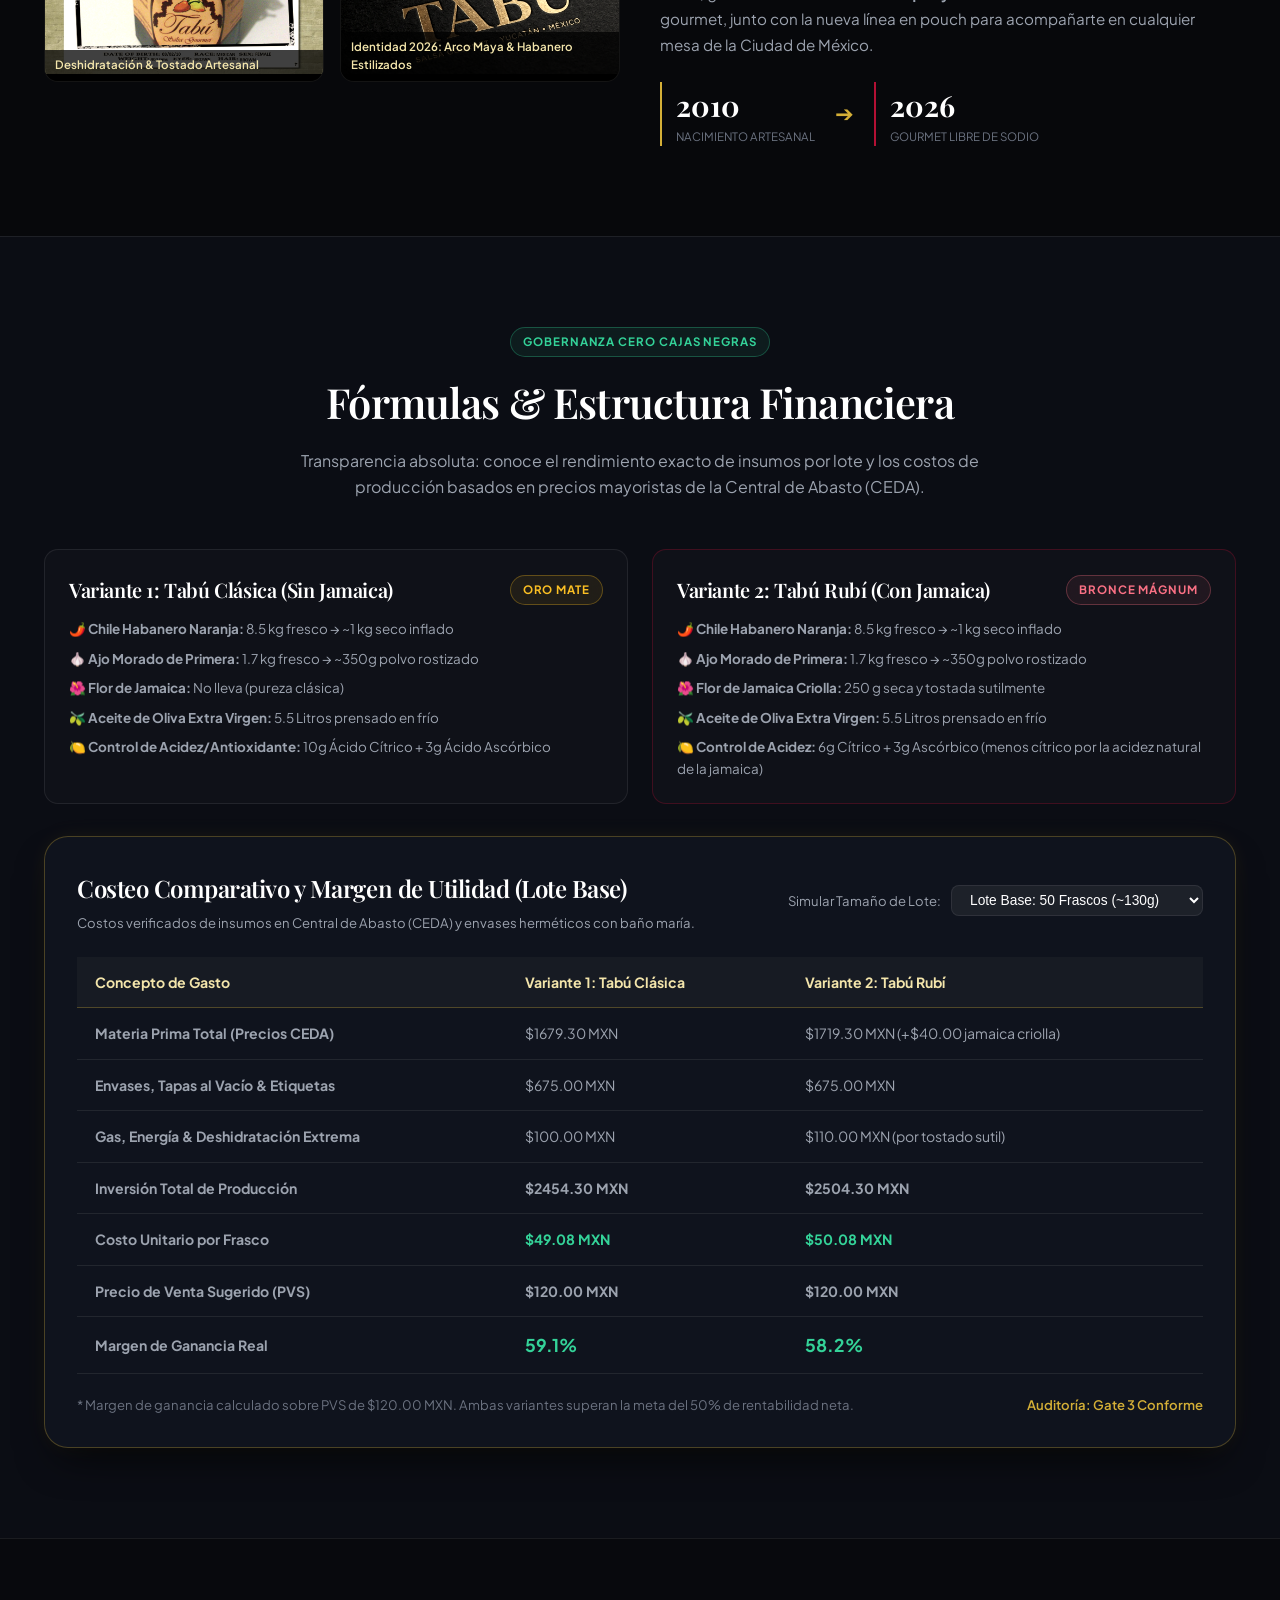
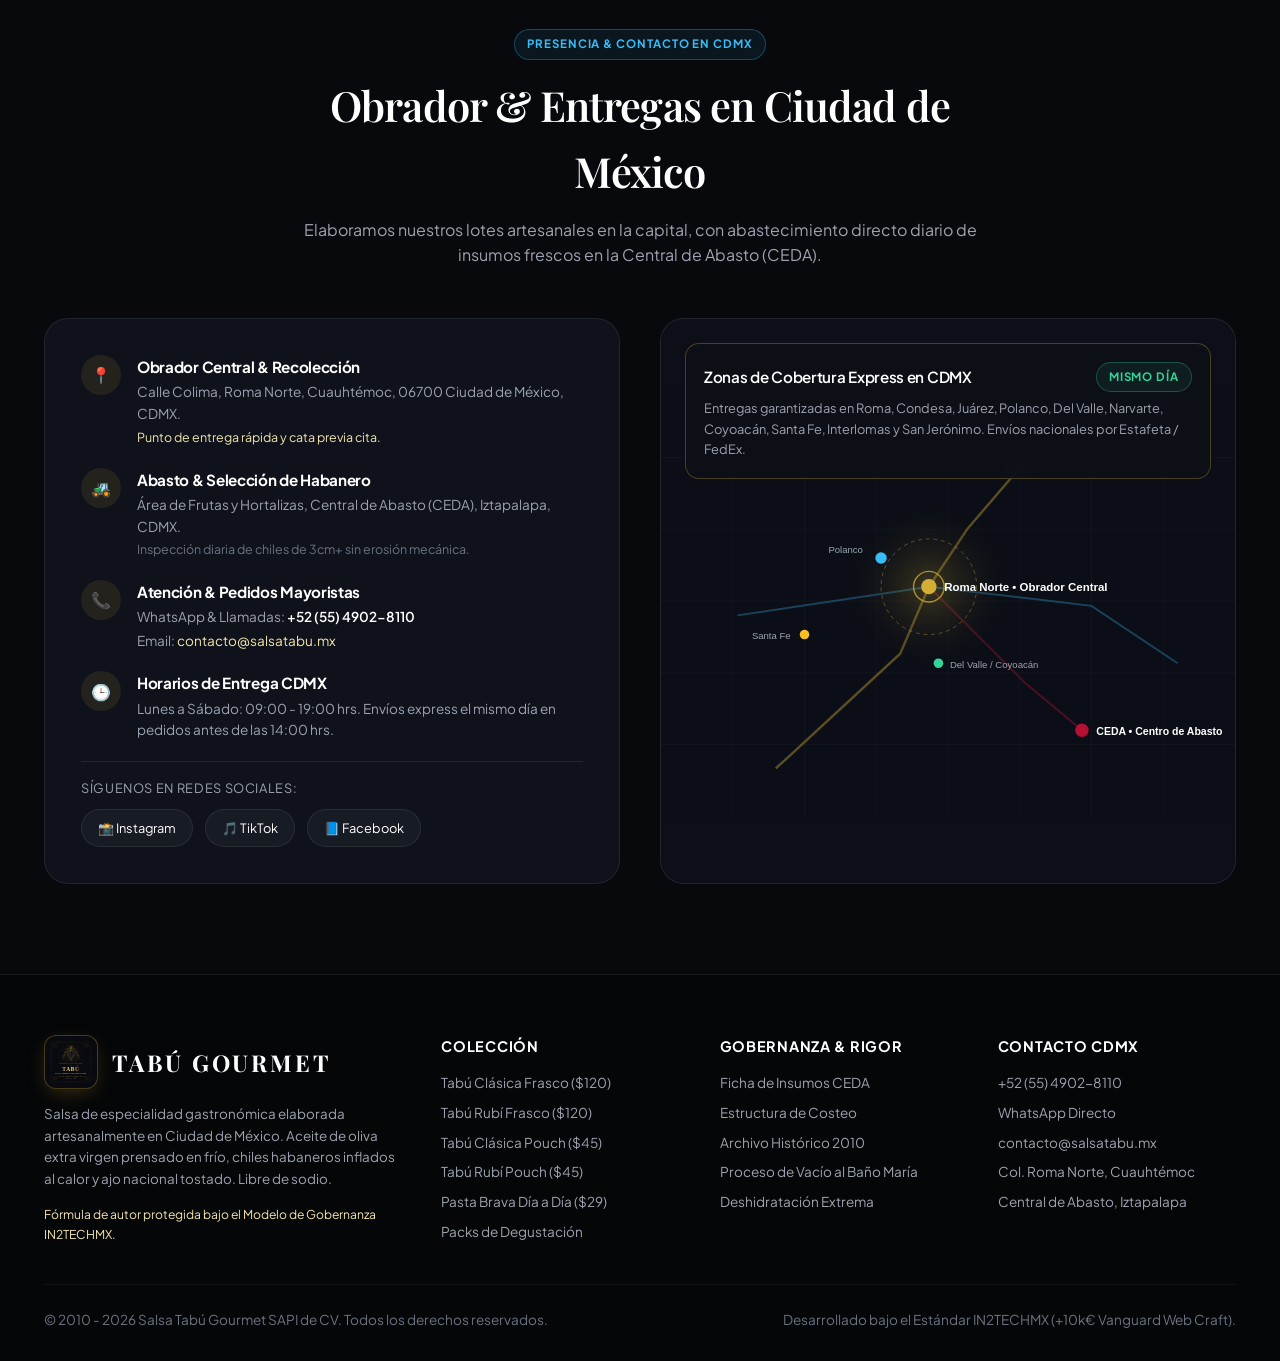
==== commit 4d04abd3: "feat: Seccion de spots comerciales publicitarios en comida mexicana (5 videos MP4 y posters HD con c" ====
--- a/index.html
+++ b/index.html
@@ -41,6 +41,7 @@
       <nav>
         <ul class="nav-menu">
           <li class="nav-item"><a href="#coleccion">Colección Gourmet</a></li>
+          <li class="nav-item"><a href="#anuncios">🎬 Spots en Comida</a></li>
           <li class="nav-item"><a href="#pouches">Línea On-The-Go</a></li>
           <li class="nav-item"><a href="#packs">Packs</a></li>
           <li class="nav-item"><a href="#legado">El Legado 2010</a></li>
@@ -170,6 +171,164 @@
       <!-- 3D Tilt Grid (Injected via JS) -->
       <div class="products-grid" id="products-grid-container">
         <!-- Renderizado por app.js -->
+      </div>
+    </div>
+  </section>
+
+  <!-- Commercial Advertising Spots Section: Tabú en la Comida Mexicana -->
+  <section class="commercial-spots-section" id="anuncios" style="padding: 90px 0; background: linear-gradient(180deg, rgba(8,9,13,0.95) 0%, rgba(15,18,26,0.98) 50%, rgba(8,9,13,0.95) 100%); border-top: 1px solid rgba(212,175,55,0.15); border-bottom: 1px solid rgba(212,175,55,0.15); position: relative;">
+    <div class="container">
+      <div class="section-header" style="text-align: center; margin-bottom: 50px;">
+        <span class="badge-editorial amber">🎬 Spots Publicitarios • Mini Comerciales 2026</span>
+        <h2 class="section-title serif-font" style="font-size: clamp(2rem, 4vw, 3.2rem); margin-top: 12px; color: #fff;">
+          Tabú en la Cocina Mexicana
+        </h2>
+        <p class="section-desc" style="max-width: 820px; margin: 0 auto; color: var(--text-muted); font-size: 1.05rem;">
+          Tacos de rib-eye, quesadillas con queso Oaxaca fundido, tortas mexicanas de milanesa, tacos al pastor y suadero de calle. Disfruta tomas profesionales de cómo se sirve cada presentación para desatar el verdadero sabor prohibido sin una sola pizca de sal añadida.
+        </p>
+      </div>
+
+      <!-- Video Spots Grid -->
+      <div class="spots-grid">
+        <!-- Spot 1: Clásica en Taco Rib-Eye -->
+        <article class="spot-card">
+          <div class="spot-video-wrapper">
+            <video class="spot-video" src="assets/videos/spot_01_taco_clasica.mp4" poster="assets/images/spots/spot_01_taco_clasica_poster.jpg" autoplay loop muted playsinline></video>
+            <div class="spot-badge-overlay">🌮 TACO GOURMET RIB-EYE</div>
+            <div class="spot-badge-right">▶ SPOT HD</div>
+            <button class="spot-play-btn" onclick="toggleSpotVideo(this)" title="Reproducir / Pausar">❚❚</button>
+          </div>
+          <div class="spot-body">
+            <span class="spot-product-tag">Frasco de Cristal ~130g</span>
+            <h3 class="spot-dish">Taco de Rib-Eye en Maíz Azul</h3>
+            <p class="spot-desc">
+              Una cuchara dorada vierte el hilo ámbar de aceite de oliva extra virgen y hojuelas de habanero sobre carne jugosa en costra de queso fundido.
+            </p>
+            <div class="spot-pills">
+              <span class="spot-pill">0% Sodio</span>
+              <span class="spot-pill">Oliva EV</span>
+              <span class="spot-pill">Al Vacío</span>
+            </div>
+            <div class="spot-footer">
+              <span class="spot-price">$120 MXN</span>
+              <button class="spot-btn-cart" data-action="addcart" data-id="tabu-clasica-frasco">
+                🛒 Pedir Clásica
+              </button>
+            </div>
+          </div>
+        </article>
+
+        <!-- Spot 2: Rubí en Quesadilla Oaxaca & Camarones -->
+        <article class="spot-card">
+          <div class="spot-video-wrapper">
+            <video class="spot-video" src="assets/videos/spot_02_quesadilla_rubi.mp4" poster="assets/images/spots/spot_02_quesadilla_rubi_poster.jpg" autoplay loop muted playsinline></video>
+            <div class="spot-badge-overlay" style="border-color: rgba(225,29,72,0.4); color: #f43f5e;">🧀 QUESADILLA OAXACA</div>
+            <div class="spot-badge-right" style="background: #b31034;">▶ SPOT HD</div>
+            <button class="spot-play-btn" onclick="toggleSpotVideo(this)" title="Reproducir / Pausar">❚❚</button>
+          </div>
+          <div class="spot-body">
+            <span class="spot-product-tag" style="color: #f43f5e;">Infusión Rubí ~130g</span>
+            <h3 class="spot-dish">Quesadilla & Camarones al Grill</h3>
+            <p class="spot-desc">
+              El torrente carmesí de flor de jamaica tostada y habanero baña el quesillo artesanal derretido aportando acidez cítrica natural y fuego puro.
+            </p>
+            <div class="spot-pills">
+              <span class="spot-pill">Flor de Jamaica</span>
+              <span class="spot-pill">Color Rubí</span>
+              <span class="spot-pill">0% Sal</span>
+            </div>
+            <div class="spot-footer">
+              <span class="spot-price">$120 MXN</span>
+              <button class="spot-btn-cart ruby" data-action="addcart" data-id="tabu-rubi-frasco">
+                🛒 Pedir Rubí
+              </button>
+            </div>
+          </div>
+        </article>
+
+        <!-- Spot 3: Pouch en Torta Mexicana -->
+        <article class="spot-card">
+          <div class="spot-video-wrapper">
+            <video class="spot-video" src="assets/videos/spot_03_torta_pouch.mp4" poster="assets/images/spots/spot_03_torta_pouch_poster.jpg" autoplay loop muted playsinline></video>
+            <div class="spot-badge-overlay" style="border-color: rgba(56,189,248,0.4); color: #38bdf8;">🥪 TORTA MEXICANA</div>
+            <div class="spot-badge-right" style="background: #0284c7;">▶ SPOT HD</div>
+            <button class="spot-play-btn" onclick="toggleSpotVideo(this)" title="Reproducir / Pausar">❚❚</button>
+          </div>
+          <div class="spot-body">
+            <span class="spot-product-tag" style="color: #38bdf8;">Pouch On-The-Go 50g</span>
+            <h3 class="spot-dish">Torta de Milanesa con Aguacate</h3>
+            <p class="spot-desc">
+              Boquilla ergonómica en esquina que traza un zigzag milimétrico de salsa sobre frijoles, jitomate y milanesa crujiente dentro de telera recién horneada.
+            </p>
+            <div class="spot-pills">
+              <span class="spot-pill">Boquilla Esquina</span>
+              <span class="spot-pill">Anti-Goteo</span>
+              <span class="spot-pill">50g Portátil</span>
+            </div>
+            <div class="spot-footer">
+              <span class="spot-price">$45 MXN</span>
+              <button class="spot-btn-cart" style="background: linear-gradient(135deg, #0284c7 0%, #0369a1 100%); color: #fff;" data-action="addcart" data-id="tabu-clasica-pouch">
+                🛒 Pedir Pouch
+              </button>
+            </div>
+          </div>
+        </article>
+
+        <!-- Spot 4: Pasta Brava en Tacos al Pastor -->
+        <article class="spot-card">
+          <div class="spot-video-wrapper">
+            <video class="spot-video" src="assets/videos/spot_04_pastor_pastabrava.mp4" poster="assets/images/spots/spot_04_pastor_pastabrava_poster.jpg" autoplay loop muted playsinline></video>
+            <div class="spot-badge-overlay" style="border-color: rgba(234,88,12,0.4); color: #fb923c;">🍍 TACOS AL PASTOR</div>
+            <div class="spot-badge-right" style="background: #ea580c;">▶ SPOT HD</div>
+            <button class="spot-play-btn" onclick="toggleSpotVideo(this)" title="Reproducir / Pausar">❚❚</button>
+          </div>
+          <div class="spot-body">
+            <span class="spot-product-tag" style="color: #fb923c;">Pasta Brava 70g</span>
+            <h3 class="spot-dish">Pastor Dorado con Piña Asada</h3>
+            <p class="spot-desc">
+              Pasta viva y densa de puro habanero y ajo criollo sin aceite de oliva. Máximo picor 10/10 para levantar el trompo de pastor y caldos de diario.
+            </p>
+            <div class="spot-pills">
+              <span class="spot-pill">Picor 10/10</span>
+              <span class="spot-pill">Sin Aceite</span>
+              <span class="spot-pill">Ultra Económica</span>
+            </div>
+            <div class="spot-footer">
+              <span class="spot-price">$29 MXN</span>
+              <button class="spot-btn-cart orange" data-action="addcart" data-id="pasta-habanera-brava">
+                🛒 Pedir Pasta Brava
+              </button>
+            </div>
+          </div>
+        </article>
+
+        <!-- Spot 5: Pocket $10 en Tacos de Suadero -->
+        <article class="spot-card">
+          <div class="spot-video-wrapper">
+            <video class="spot-video" src="assets/videos/spot_05_street_sachet.mp4" poster="assets/images/spots/spot_05_street_sachet_poster.jpg" autoplay loop muted playsinline></video>
+            <div class="spot-badge-overlay" style="border-color: rgba(16,185,129,0.4); color: #34d399;">🔥 TACOS DE SUADERO CDMX</div>
+            <div class="spot-badge-right" style="background: #059669;">▶ $10 PESOS</div>
+            <button class="spot-play-btn" onclick="toggleSpotVideo(this)" title="Reproducir / Pausar">❚❚</button>
+          </div>
+          <div class="spot-body">
+            <span class="spot-product-tag" style="color: #34d399;">Pocket Monodosis 15g</span>
+            <h3 class="spot-dish">Suadero de Taquería Callejera</h3>
+            <p class="spot-desc">
+              Abre-fácil instantáneo en barra o banqueta. Salva tu taco con la salsa gourmet oficial en formato de impulso para tiendas de conveniencia y OXXO.
+            </p>
+            <div class="spot-pills">
+              <span class="spot-pill">$10 Pesos</span>
+              <span class="spot-pill">Abre-Fácil</span>
+              <span class="spot-pill">Monodosis 15g</span>
+            </div>
+            <div class="spot-footer">
+              <span class="spot-price">$10 MXN</span>
+              <button class="spot-btn-cart emerald" data-action="addcart" data-id="tabu-pocket-15g">
+                🛒 Pedir Pocket $10
+              </button>
+            </div>
+          </div>
+        </article>
       </div>
     </div>
   </section>
--- a/assets/css/style.css
+++ b/assets/css/style.css
@@ -1661,3 +1661,229 @@
   flex-wrap: wrap;
   gap: 12px;
 }
+
+/* ==========================================================================
+   COMMERCIAL ADVERTISING SPOTS SECTION (MINI ANUNCIOS EN COMIDA MEXICANA)
+   ========================================================================== */
+
+.commercial-spots-section {
+  position: relative;
+  overflow: hidden;
+}
+
+.spots-grid {
+  display: grid;
+  grid-template-columns: repeat(auto-fit, minmax(340px, 1fr));
+  gap: 30px;
+  margin-top: 40px;
+}
+
+.spot-card {
+  background: rgba(15, 18, 28, 0.75);
+  backdrop-filter: blur(16px);
+  border: 1px solid rgba(212, 175, 55, 0.2);
+  border-radius: var(--radius-md);
+  overflow: hidden;
+  display: flex;
+  flex-direction: column;
+  transition: all 0.35s cubic-bezier(0.2, 0.8, 0.2, 1);
+  box-shadow: 0 14px 35px rgba(0, 0, 0, 0.5);
+  position: relative;
+}
+
+.spot-card:hover {
+  transform: translateY(-8px);
+  border-color: rgba(212, 175, 55, 0.6);
+  box-shadow: 0 22px 50px rgba(0, 0, 0, 0.7), 0 0 30px rgba(212, 175, 55, 0.15);
+}
+
+.spot-video-wrapper {
+  position: relative;
+  width: 100%;
+  aspect-ratio: 1 / 1;
+  background: #06070a;
+  overflow: hidden;
+}
+
+.spot-video {
+  width: 100%;
+  height: 100%;
+  object-fit: cover;
+  display: block;
+  transition: transform 0.6s ease;
+}
+
+.spot-card:hover .spot-video {
+  transform: scale(1.03);
+}
+
+.spot-badge-overlay {
+  position: absolute;
+  top: 14px;
+  left: 14px;
+  background: rgba(10, 13, 20, 0.88);
+  backdrop-filter: blur(8px);
+  border: 1px solid rgba(212, 175, 55, 0.35);
+  padding: 6px 14px;
+  border-radius: 999px;
+  font-size: 0.75rem;
+  font-weight: 700;
+  letter-spacing: 0.05em;
+  text-transform: uppercase;
+  color: var(--gold-light);
+  display: flex;
+  align-items: center;
+  gap: 6px;
+  z-index: 5;
+}
+
+.spot-badge-right {
+  position: absolute;
+  top: 14px;
+  right: 14px;
+  background: rgba(225, 29, 72, 0.9);
+  color: #fff;
+  padding: 4px 10px;
+  border-radius: 6px;
+  font-size: 0.68rem;
+  font-weight: 800;
+  letter-spacing: 0.06em;
+  text-transform: uppercase;
+  display: flex;
+  align-items: center;
+  gap: 5px;
+  z-index: 5;
+  box-shadow: 0 2px 10px rgba(225, 29, 72, 0.4);
+}
+
+.spot-play-btn {
+  position: absolute;
+  bottom: 16px;
+  right: 16px;
+  background: rgba(10, 13, 20, 0.8);
+  backdrop-filter: blur(8px);
+  border: 1px solid rgba(255, 255, 255, 0.25);
+  color: #fff;
+  width: 40px;
+  height: 40px;
+  border-radius: 50%;
+  display: flex;
+  align-items: center;
+  justify-content: center;
+  cursor: pointer;
+  z-index: 6;
+  transition: all 0.2s ease;
+}
+
+.spot-play-btn:hover {
+  background: var(--gold-primary);
+  color: #08090d;
+  transform: scale(1.1);
+  border-color: var(--gold-primary);
+}
+
+.spot-body {
+  padding: 24px;
+  display: flex;
+  flex-direction: column;
+  flex-grow: 1;
+}
+
+.spot-dish {
+  font-family: var(--font-serif);
+  font-size: 1.35rem;
+  font-weight: 700;
+  color: #ffffff;
+  margin-bottom: 6px;
+  line-height: 1.3;
+}
+
+.spot-product-tag {
+  color: var(--gold-primary);
+  font-size: 0.82rem;
+  font-weight: 700;
+  text-transform: uppercase;
+  letter-spacing: 0.06em;
+  margin-bottom: 12px;
+}
+
+.spot-desc {
+  color: var(--text-muted);
+  font-size: 0.88rem;
+  line-height: 1.55;
+  margin-bottom: 18px;
+  flex-grow: 1;
+}
+
+.spot-pills {
+  display: flex;
+  flex-wrap: wrap;
+  gap: 6px;
+  margin-bottom: 20px;
+}
+
+.spot-pill {
+  background: rgba(255, 255, 255, 0.04);
+  border: 1px solid rgba(255, 255, 255, 0.08);
+  border-radius: 6px;
+  padding: 3px 8px;
+  font-size: 0.7rem;
+  font-weight: 600;
+  color: var(--text-dim);
+}
+
+.spot-footer {
+  border-top: 1px solid rgba(255, 255, 255, 0.08);
+  padding-top: 16px;
+  display: flex;
+  align-items: center;
+  justify-content: space-between;
+  gap: 12px;
+}
+
+.spot-price {
+  font-family: var(--font-serif);
+  font-size: 1.4rem;
+  font-weight: 700;
+  color: #fff;
+}
+
+.spot-btn-cart {
+  background: var(--gold-gradient);
+  color: #08090d;
+  border: none;
+  padding: 10px 18px;
+  border-radius: var(--radius-sm);
+  font-weight: 700;
+  font-size: 0.85rem;
+  cursor: pointer;
+  display: inline-flex;
+  align-items: center;
+  gap: 6px;
+  transition: all 0.2s ease;
+  box-shadow: 0 4px 14px rgba(212, 175, 55, 0.3);
+}
+
+.spot-btn-cart:hover {
+  transform: translateY(-2px);
+  box-shadow: 0 6px 20px rgba(212, 175, 55, 0.45);
+}
+
+.spot-btn-cart.ruby {
+  background: var(--ruby-gradient);
+  color: #fff;
+  box-shadow: 0 4px 14px var(--ruby-glow);
+}
+
+.spot-btn-cart.orange {
+  background: linear-gradient(135deg, #ea580c 0%, #c2410c 100%);
+  color: #fff;
+  box-shadow: 0 4px 14px var(--orange-glow);
+}
+
+.spot-btn-cart.emerald {
+  background: linear-gradient(135deg, #10b981 0%, #059669 100%);
+  color: #fff;
+  box-shadow: 0 4px 14px rgba(16, 185, 129, 0.3);
+}
+
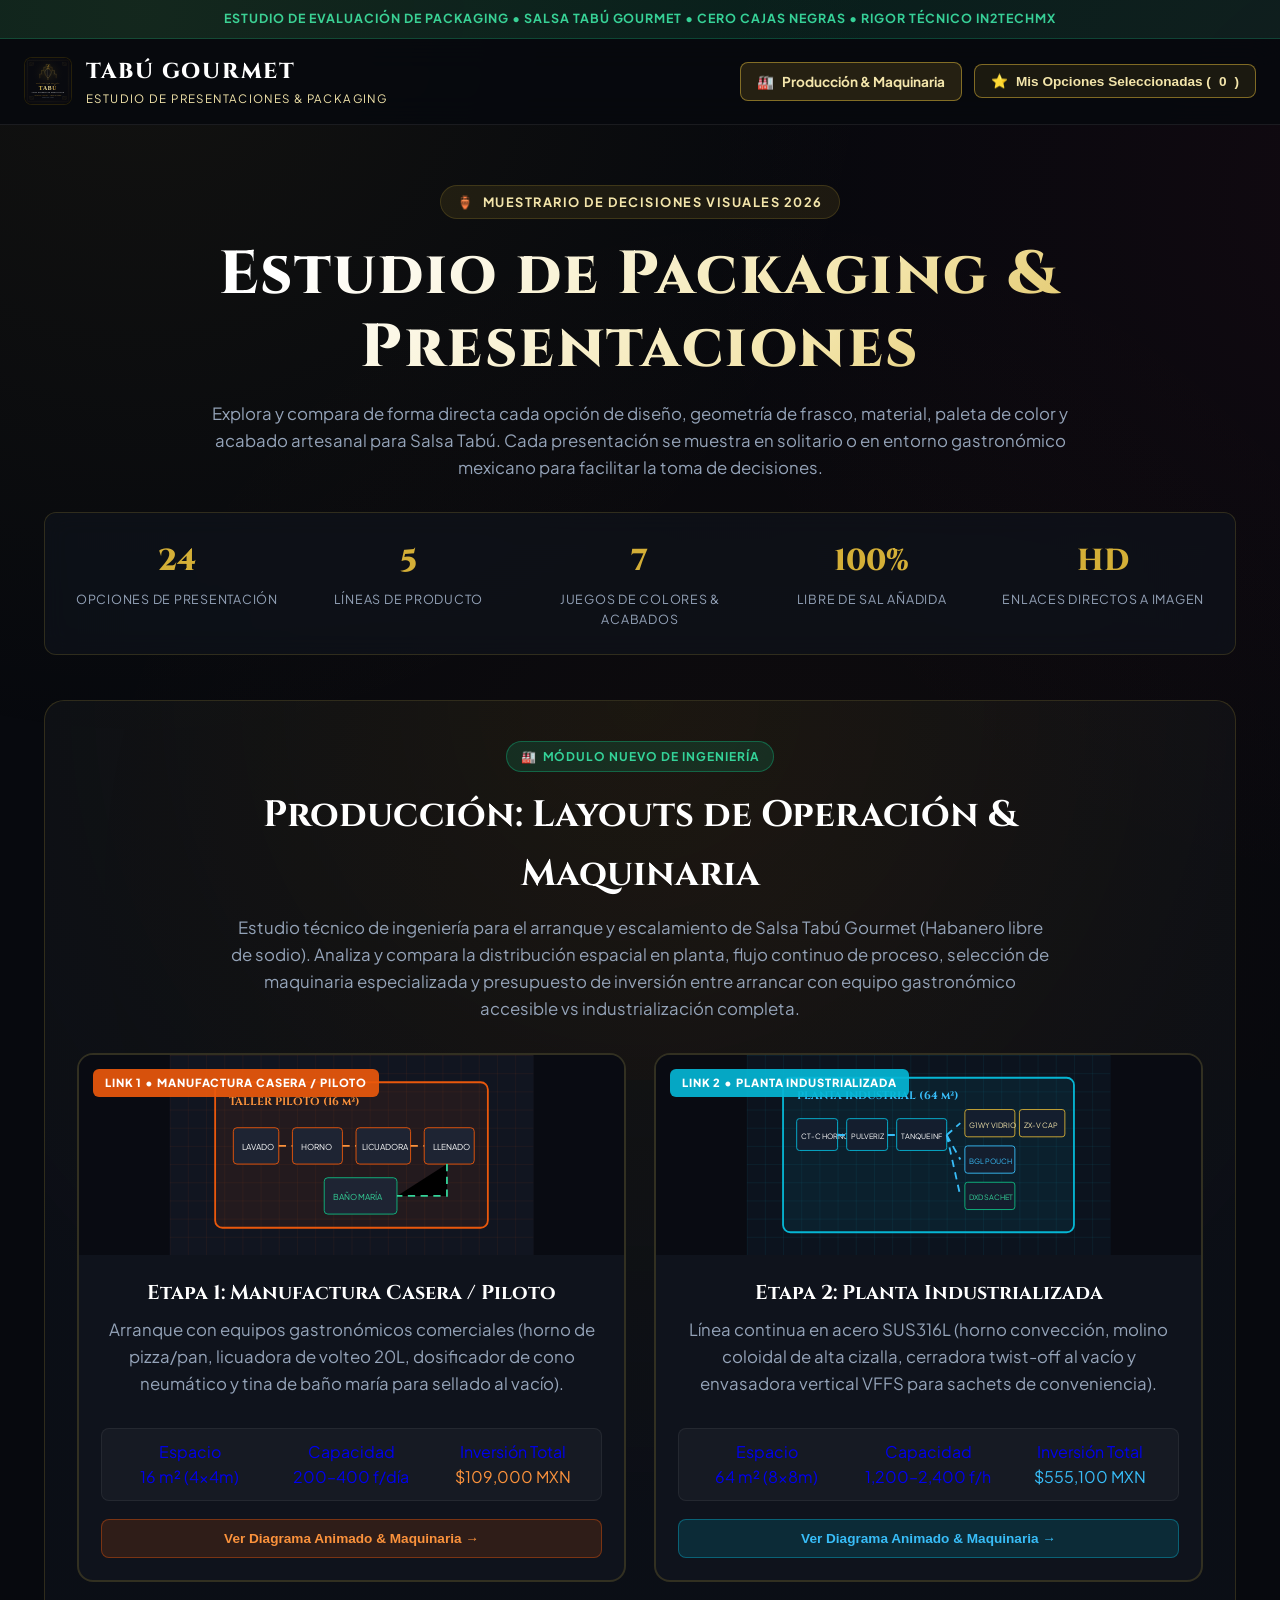
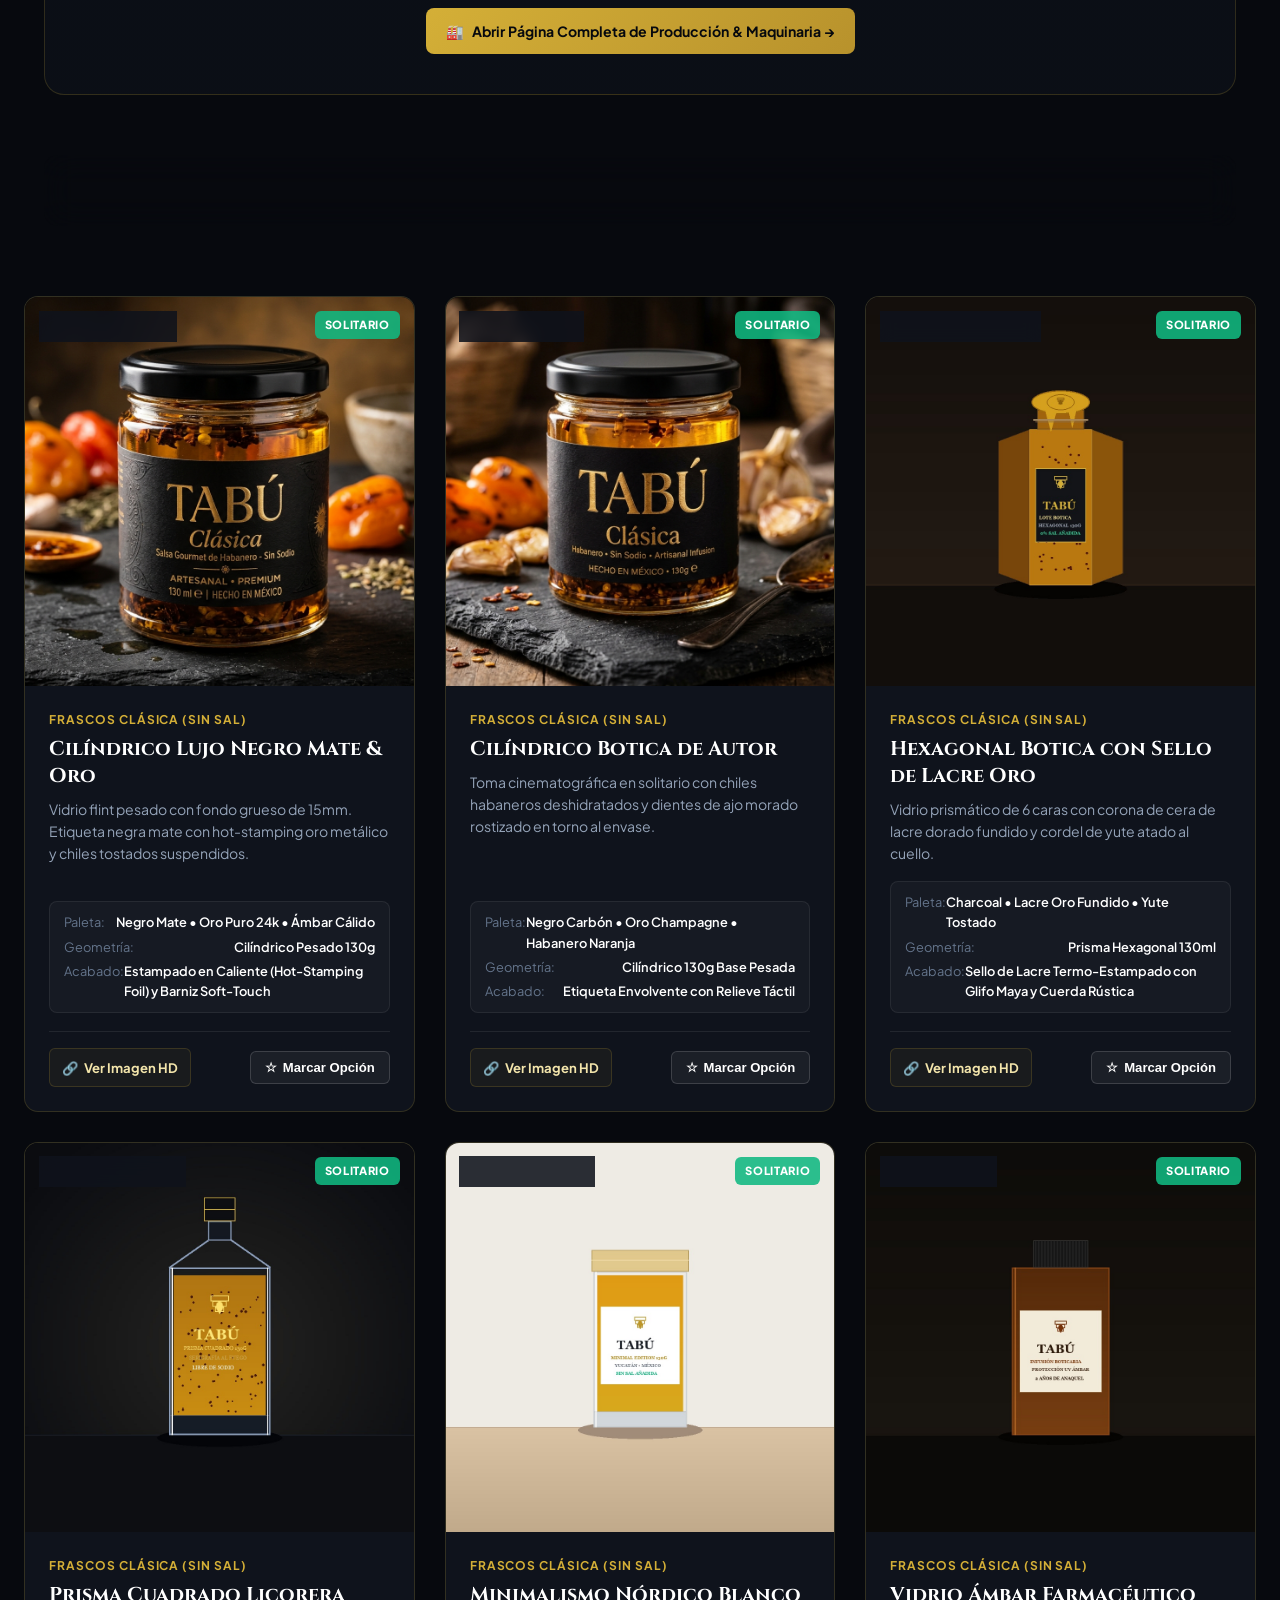
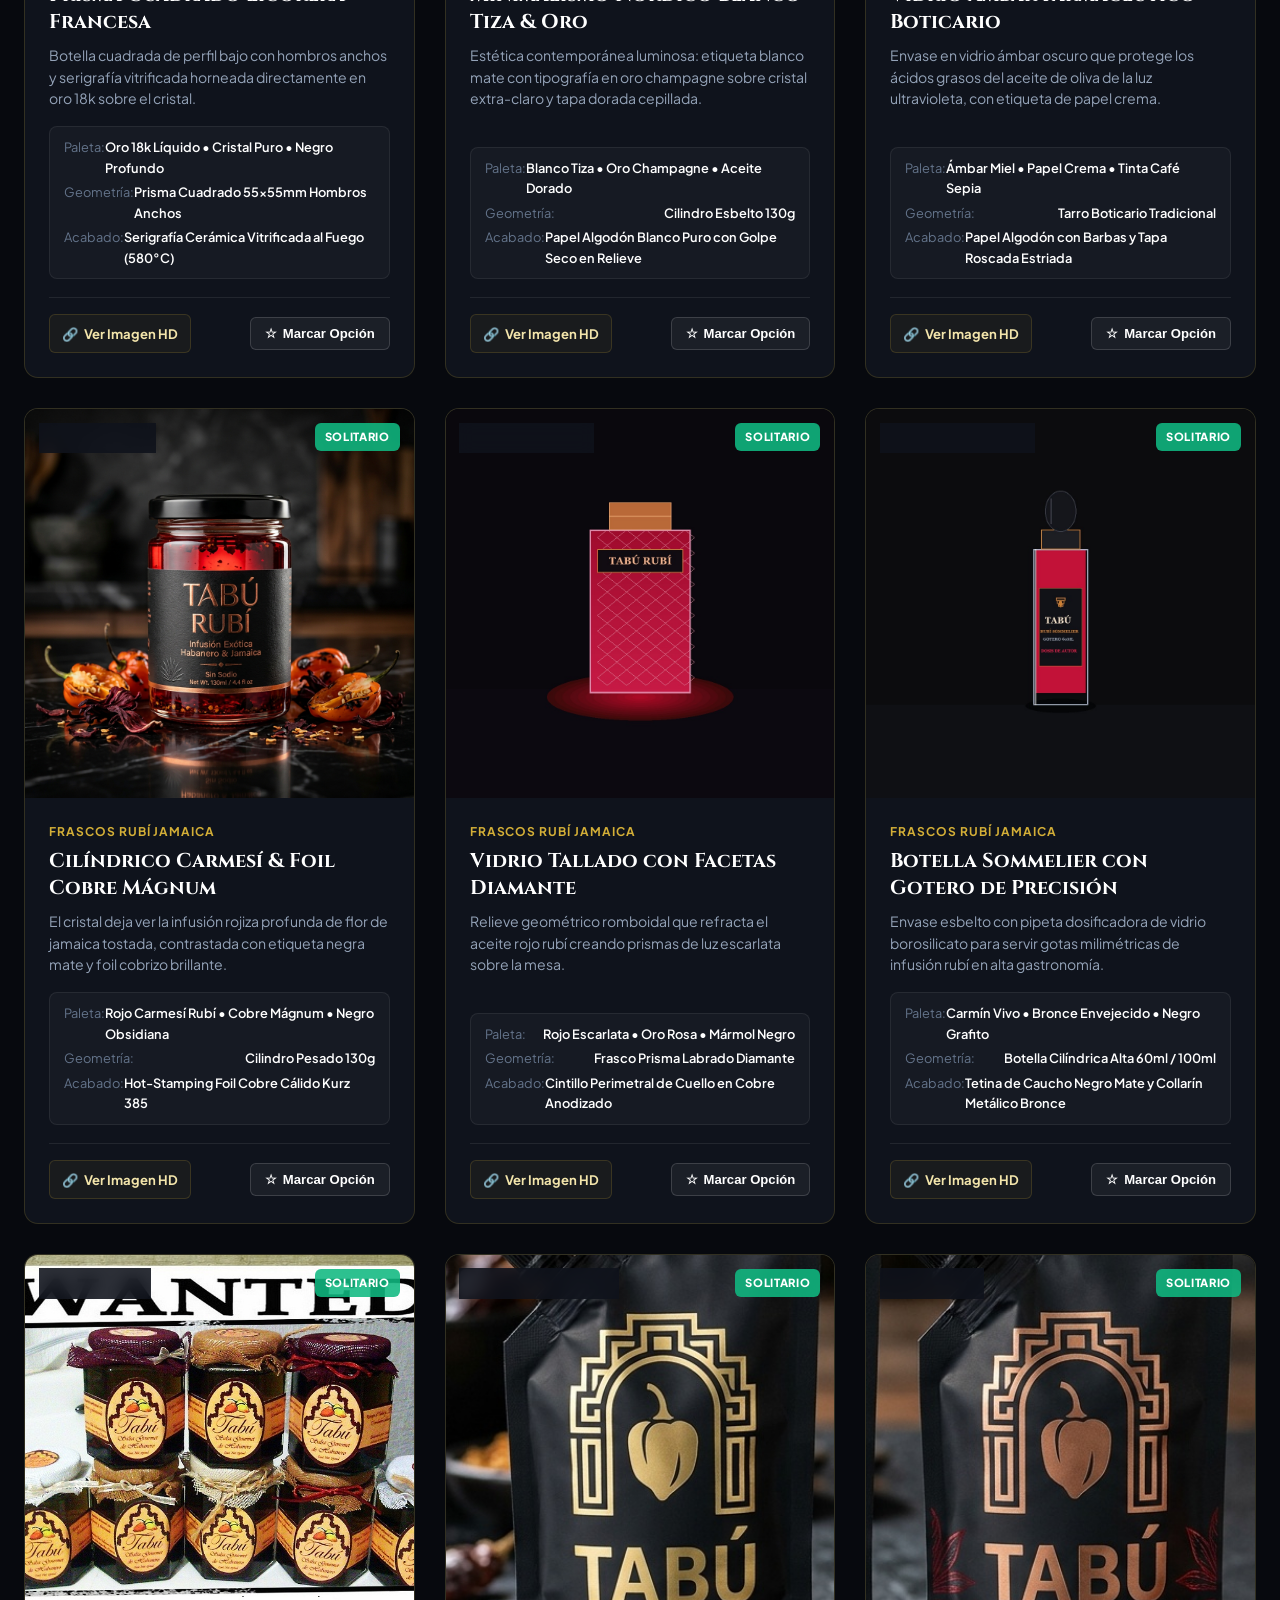
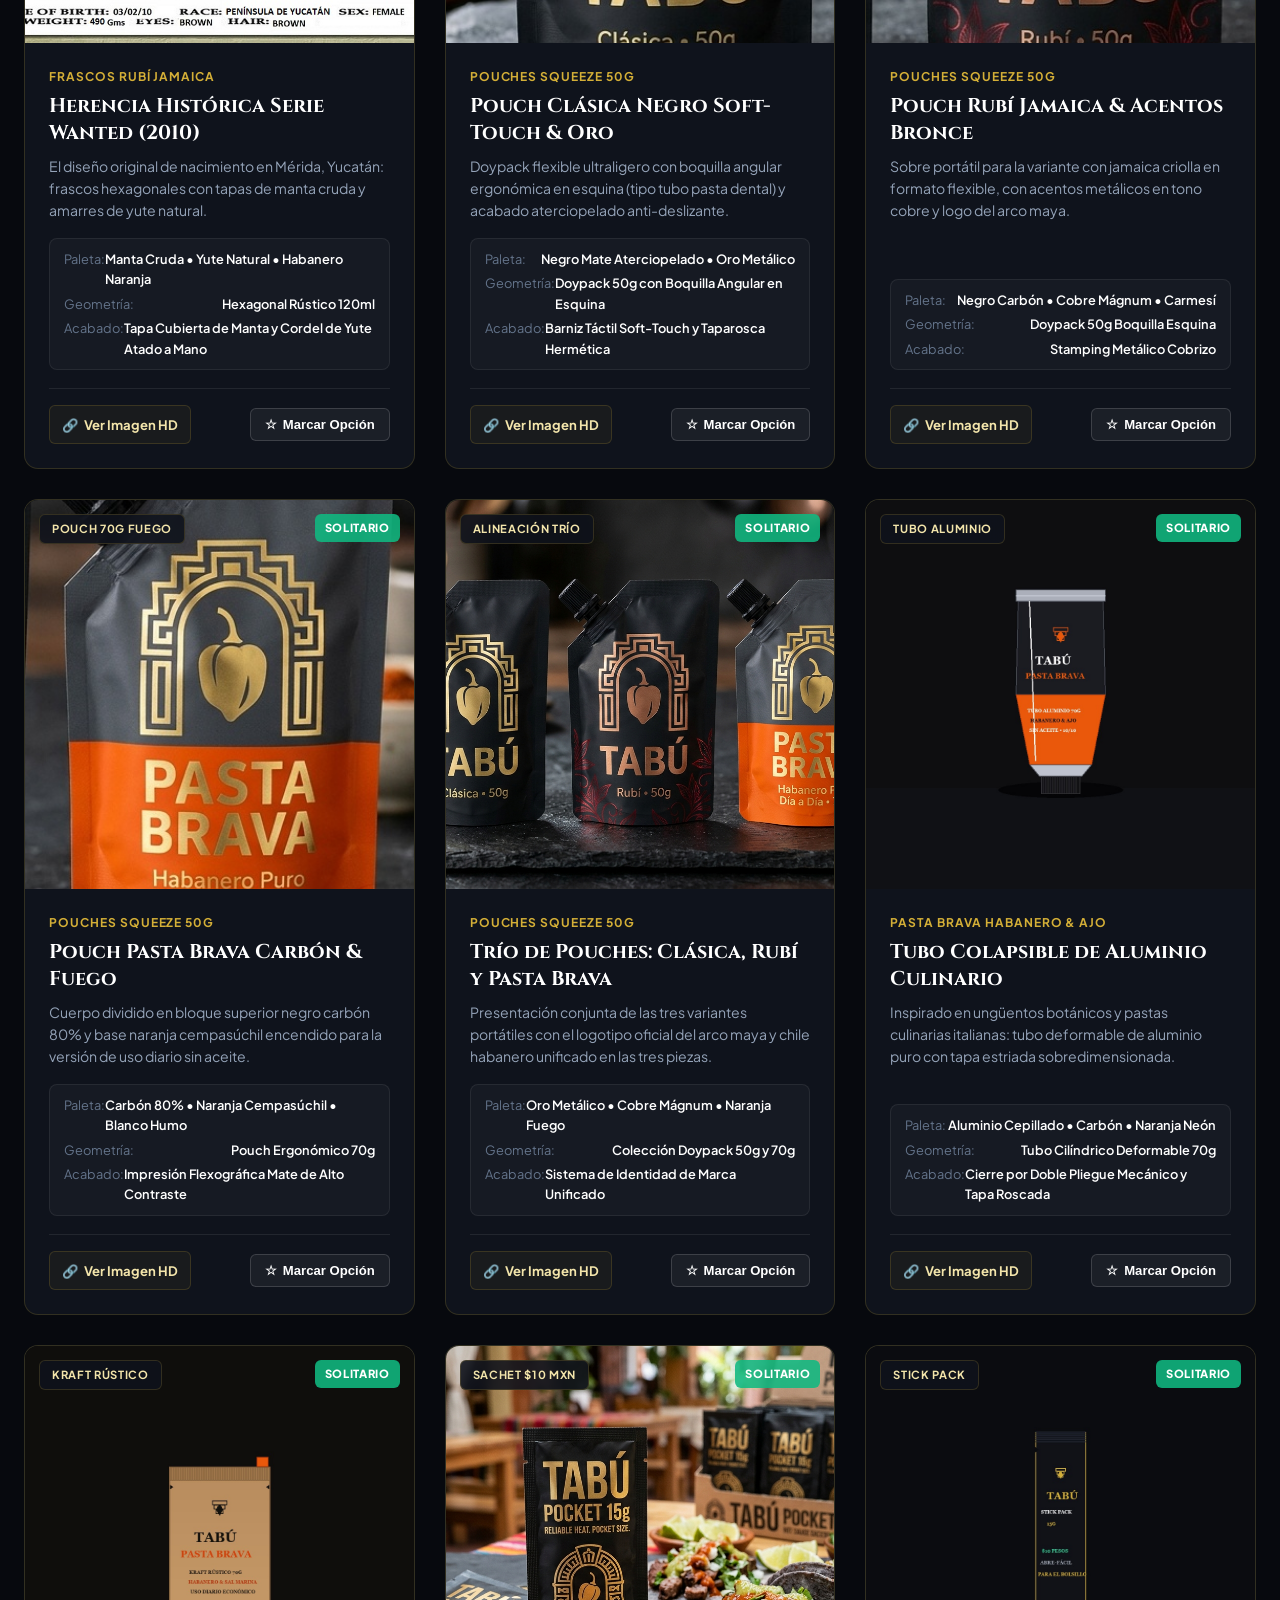
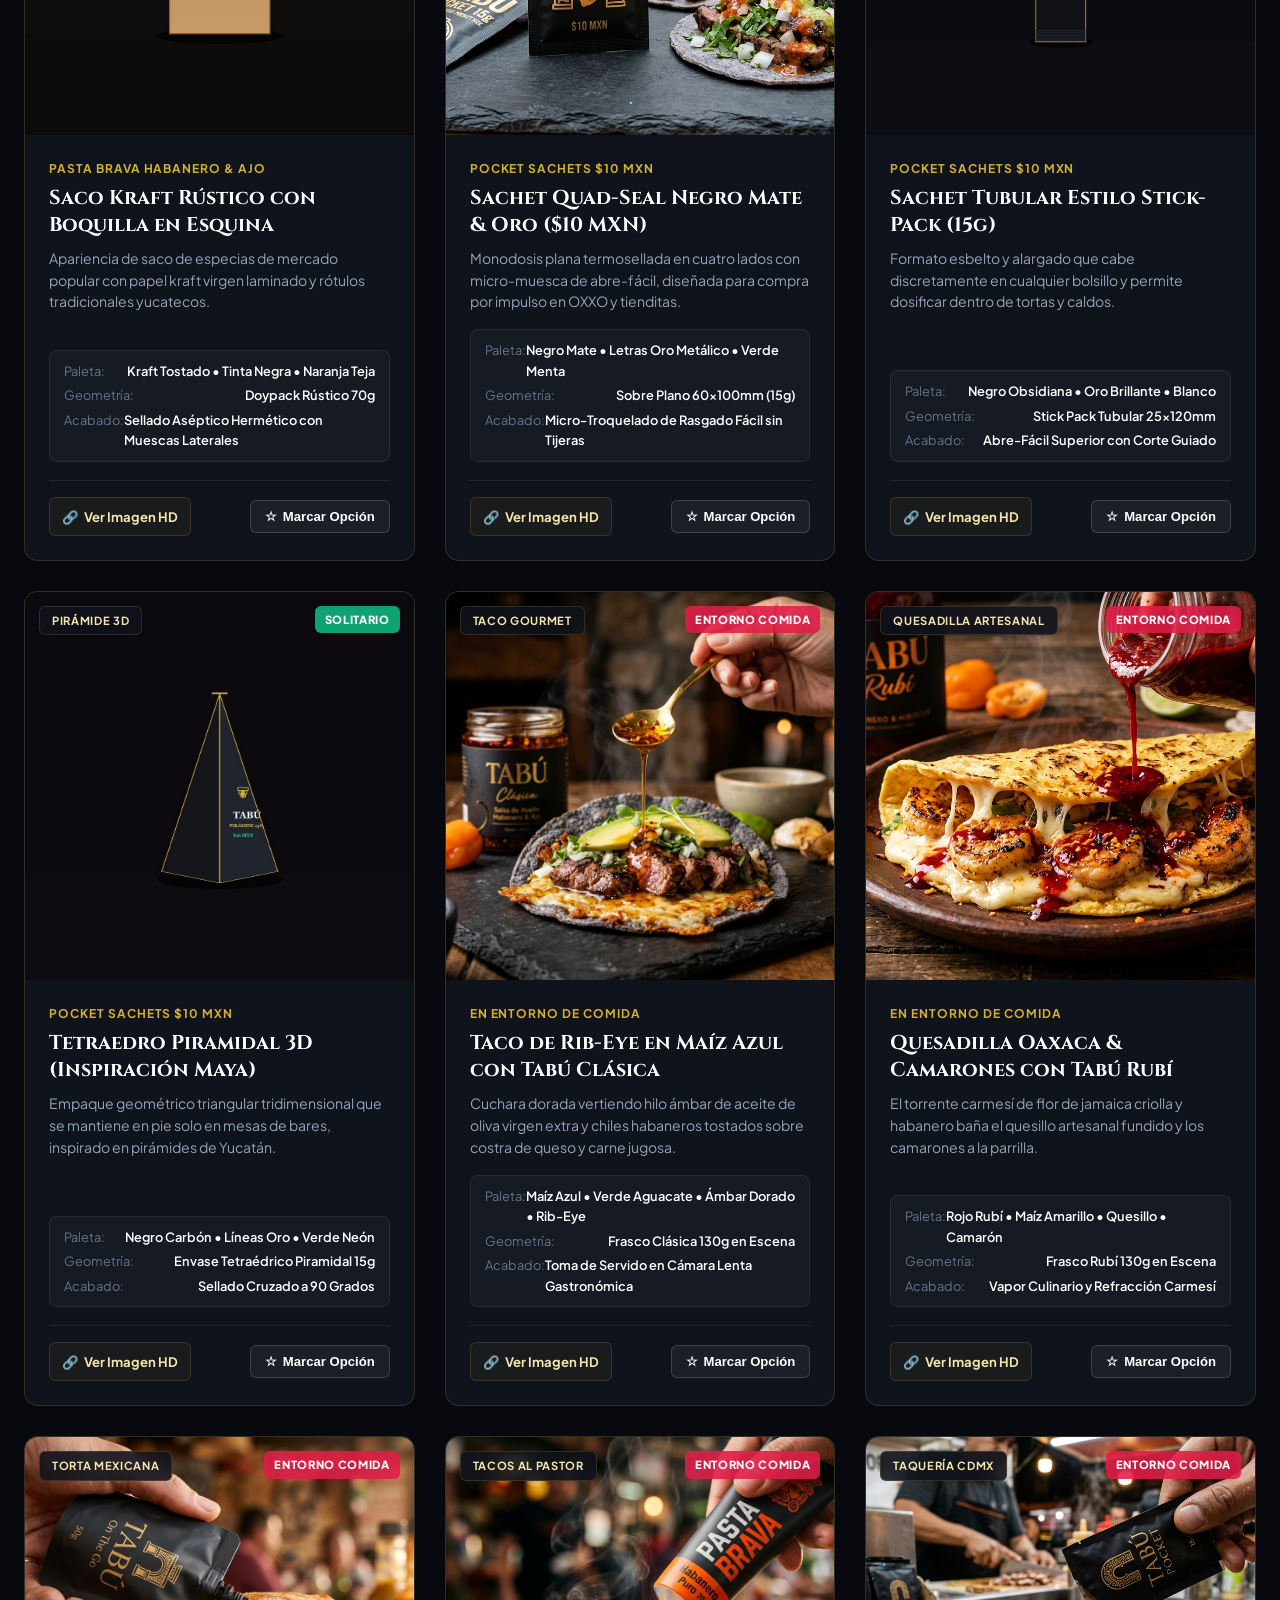
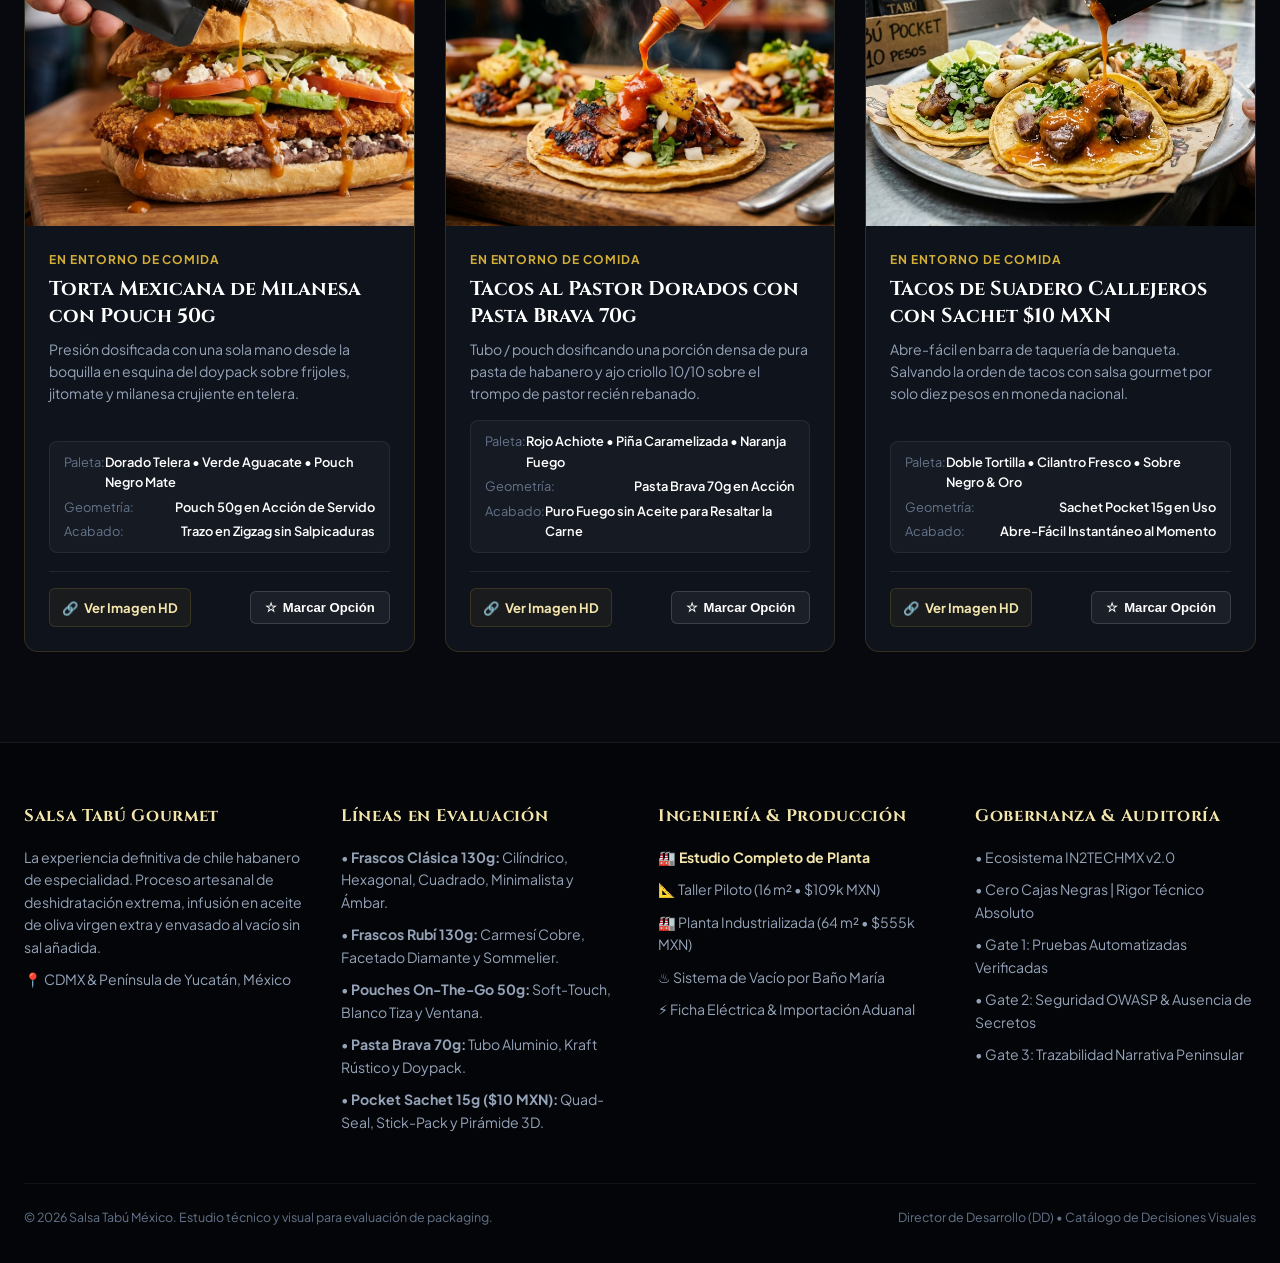
==== commit 1f94be84: "feat(produccion): add produccion.html layouts and index.html hub with thumbnails for casera and indu" ====
--- a/index.html
+++ b/index.html
@@ -3,898 +3,1844 @@
 <head>
   <meta charset="UTF-8">
   <meta name="viewport" content="width=device-width, initial-scale=1.0">
-  <title>Salsa Tabú Gourmet | Especialidad en Habanero Libre de Sodio • CDMX</title>
-  <meta name="description" content="Salsa Tabú Gourmet: chiles habaneros inflados al calor, ajo morado rostizado e infusión en Aceite de Oliva Extra Virgen de primera prensada en frío. 100% libre de sodio, sin sal añadida y 2 años de anaquel. CDMX.">
-
-  <!-- Google Fonts: Playfair Display & Plus Jakarta Sans -->
+  <title>Salsa Tabú — Estudio de Diseño de Packaging & Presentaciones 2026</title>
+  <meta name="description" content="Catálogo visual interactivo para evaluar y decidir las presentaciones, formas de envase, juegos de colores y estilos de empaque de Salsa Tabú Gourmet (Habanero libre de sodio).">
+
+  <!-- Google Fonts: Cinzel & Plus Jakarta Sans -->
   <link rel="preconnect" href="https://fonts.googleapis.com">
   <link rel="preconnect" href="https://fonts.gstatic.com" crossorigin>
-  <link href="https://fonts.googleapis.com/css2?family=Playfair+Display:ital,wght@0,500;0,600;0,700;1,400;1,600&family=Plus+Jakarta+Sans:wght@400;500;600;700;800&display=swap" rel="stylesheet">
-
-  <!-- Stylesheet de Vanguardia (+10k€ Standard) -->
-  <link rel="stylesheet" href="assets/css/style.css">
-  <link rel="icon" type="image/svg+xml" href="assets/images/logo_tabu_gourmet.svg">
+  <link href="https://fonts.googleapis.com/css2?family=Cinzel:wght@600;700;800;900&family=Plus+Jakarta+Sans:wght@300;400;500;600;700;800&display=swap" rel="stylesheet">
+
+  <style>
+    :root {
+      --bg-dark: #07090e;
+      --bg-card: #0f131c;
+      --bg-card-hover: #151a27;
+      --gold: #d4af37;
+      --gold-light: #f3e5ab;
+      --gold-dark: #8c6d1f;
+      --bronze: #cd7f32;
+      --ruby: #e11d48;
+      --orange: #ea580c;
+      --emerald: #10b981;
+      --text-main: #f8fafc;
+      --text-muted: #94a3b8;
+      --text-dim: #64748b;
+      --border-soft: rgba(212, 175, 55, 0.18);
+      --border-bright: rgba(212, 175, 55, 0.55);
+      --font-serif: 'Cinzel', serif;
+      --font-sans: 'Plus Jakarta Sans', system-ui, sans-serif;
+    }
+
+    * {
+      box-sizing: border-box;
+      margin: 0;
+      padding: 0;
+    }
+
+    body {
+      background-color: var(--bg-dark);
+      color: var(--text-main);
+      font-family: var(--font-sans);
+      line-height: 1.6;
+      -webkit-font-smoothing: antialiased;
+      overflow-x: hidden;
+    }
+
+    /* Ambient lighting */
+    body::before {
+      content: '';
+      position: fixed;
+      top: -20%;
+      left: -10%;
+      width: 140vw;
+      height: 140vh;
+      background: radial-gradient(circle at 15% 15%, rgba(212, 175, 55, 0.06) 0%, transparent 40%),
+                  radial-gradient(circle at 85% 30%, rgba(225, 29, 72, 0.05) 0%, transparent 40%),
+                  radial-gradient(circle at 50% 85%, rgba(234, 88, 12, 0.04) 0%, transparent 50%);
+      pointer-events: none;
+      z-index: 0;
+    }
+
+    header, main, footer {
+      position: relative;
+      z-index: 1;
+    }
+
+    .container {
+      max-width: 1440px;
+      margin: 0 auto;
+      padding: 0 24px;
+    }
+
+    /* Governance Banner */
+    .top-banner {
+      background: rgba(16, 185, 129, 0.12);
+      border-bottom: 1px solid rgba(16, 185, 129, 0.25);
+      color: #34d399;
+      font-size: 0.78rem;
+      letter-spacing: 0.08em;
+      text-transform: uppercase;
+      padding: 9px 16px;
+      text-align: center;
+      font-weight: 700;
+    }
+
+    /* Nav Bar */
+    .navbar {
+      border-bottom: 1px solid rgba(255, 255, 255, 0.08);
+      padding: 16px 0;
+      background: rgba(7, 9, 14, 0.85);
+      backdrop-filter: blur(16px);
+      position: sticky;
+      top: 0;
+      z-index: 100;
+    }
+
+    .nav-inner {
+      display: flex;
+      justify-content: space-between;
+      align-items: center;
+    }
+
+    .brand-group {
+      display: flex;
+      align-items: center;
+      gap: 14px;
+      text-decoration: none;
+    }
+
+    .brand-logo-img {
+      width: 48px;
+      height: 48px;
+      border-radius: 8px;
+      border: 1px solid var(--border-soft);
+      object-fit: contain;
+      background: #000;
+    }
+
+    .brand-title {
+      font-family: var(--font-serif);
+      font-size: 1.35rem;
+      font-weight: 800;
+      color: #fff;
+      letter-spacing: 0.08em;
+    }
+
+    .brand-subtitle {
+      font-size: 0.72rem;
+      color: var(--gold-light);
+      text-transform: uppercase;
+      letter-spacing: 0.12em;
+    }
+
+    .nav-actions {
+      display: flex;
+      gap: 12px;
+      align-items: center;
+    }
+
+    .btn-favs-counter {
+      background: rgba(212, 175, 55, 0.1);
+      border: 1px solid var(--border-bright);
+      color: var(--gold-light);
+      padding: 8px 16px;
+      border-radius: 8px;
+      font-size: 0.85rem;
+      font-weight: 700;
+      display: inline-flex;
+      align-items: center;
+      gap: 8px;
+      cursor: pointer;
+      transition: all 0.2s ease;
+    }
+
+    .btn-favs-counter:hover {
+      background: var(--gold);
+      color: #07090e;
+    }
+
+    /* Hero Section */
+    .hero {
+      text-align: center;
+      padding: 60px 20px 30px;
+    }
+
+    .hero-eyebrow {
+      display: inline-flex;
+      align-items: center;
+      gap: 8px;
+      padding: 6px 16px;
+      border-radius: 999px;
+      background: rgba(212, 175, 55, 0.1);
+      border: 1px solid var(--border-soft);
+      color: var(--gold-light);
+      font-size: 0.8rem;
+      letter-spacing: 0.12em;
+      text-transform: uppercase;
+      font-weight: 700;
+      margin-bottom: 20px;
+    }
+
+    .hero h1 {
+      font-family: var(--font-serif);
+      font-size: clamp(2.2rem, 5vw, 3.8rem);
+      font-weight: 800;
+      letter-spacing: 0.04em;
+      background: linear-gradient(135deg, #ffffff 20%, var(--gold-light) 65%, var(--gold) 100%);
+      -webkit-background-clip: text;
+      -webkit-text-fill-color: transparent;
+      margin-bottom: 16px;
+      line-height: 1.2;
+    }
+
+    .hero p {
+      color: var(--text-muted);
+      max-width: 860px;
+      margin: 0 auto 30px;
+      font-size: 1.05rem;
+      line-height: 1.6;
+    }
+
+    /* Metrics Bar */
+    .metrics-bar {
+      display: grid;
+      grid-template-columns: repeat(auto-fit, minmax(180px, 1fr));
+      gap: 16px;
+      margin: 20px 0 45px;
+      padding: 24px;
+      background: rgba(15, 19, 28, 0.7);
+      backdrop-filter: blur(12px);
+      border: 1px solid var(--border-soft);
+      border-radius: 12px;
+    }
+
+    .metric-item {
+      text-align: center;
+    }
+
+    .metric-value {
+      font-family: var(--font-serif);
+      font-size: 1.9rem;
+      font-weight: 800;
+      color: var(--gold);
+    }
+
+    .metric-label {
+      font-size: 0.78rem;
+      color: var(--text-muted);
+      text-transform: uppercase;
+      letter-spacing: 0.06em;
+      margin-top: 4px;
+    }
+
+    /* Controls Bar */
+    .controls-panel {
+      position: sticky;
+      top: 80px;
+      z-index: 40;
+      background: rgba(7, 9, 14, 0.92);
+      backdrop-filter: blur(16px);
+      border: 1px solid var(--border-soft);
+      border-radius: 14px;
+      padding: 16px 20px;
+      margin-bottom: 40px;
+      display: flex;
+      flex-direction: column;
+      gap: 16px;
+      box-shadow: 0 10px 30px rgba(0, 0, 0, 0.6);
+    }
+
+    @media (min-width: 1024px) {
+      .controls-panel {
+        flex-direction: row;
+        align-items: center;
+        justify-content: space-between;
+      }
+    }
+
+    .filter-tabs {
+      display: flex;
+      gap: 8px;
+      overflow-x: auto;
+      padding-bottom: 4px;
+      scrollbar-width: thin;
+    }
+
+    .tab-btn {
+      padding: 8px 16px;
+      border-radius: 8px;
+      border: 1px solid rgba(255, 255, 255, 0.08);
+      background: rgba(255, 255, 255, 0.03);
+      color: var(--text-muted);
+      font-size: 0.82rem;
+      font-weight: 600;
+      white-space: nowrap;
+      cursor: pointer;
+      transition: all 0.2s ease;
+    }
+
+    .tab-btn:hover {
+      color: var(--text-main);
+      background: rgba(255, 255, 255, 0.07);
+    }
+
+    .tab-btn.active {
+      background: var(--gold);
+      color: #07090e;
+      border-color: var(--gold);
+      box-shadow: 0 2px 14px rgba(212, 175, 55, 0.35);
+    }
+
+    .search-box {
+      position: relative;
+      min-width: 280px;
+    }
+
+    .search-input {
+      width: 100%;
+      background: rgba(255, 255, 255, 0.04);
+      border: 1px solid rgba(255, 255, 255, 0.12);
+      border-radius: 8px;
+      padding: 9px 14px 9px 36px;
+      color: var(--text-main);
+      font-size: 0.85rem;
+      outline: none;
+      transition: border-color 0.2s ease;
+    }
+
+    .search-input:focus {
+      border-color: var(--gold);
+      background: rgba(255, 255, 255, 0.07);
+    }
+
+    .search-icon {
+      position: absolute;
+      left: 12px;
+      top: 50%;
+      transform: translateY(-50%);
+      color: var(--text-muted);
+      font-size: 0.85rem;
+      pointer-events: none;
+    }
+
+    /* Showcase Grid */
+    .showcase-grid {
+      display: grid;
+      grid-template-columns: repeat(auto-fill, minmax(340px, 1fr));
+      gap: 30px;
+      margin-bottom: 90px;
+    }
+
+    .showcase-card {
+      background: var(--bg-card);
+      border: 1px solid var(--border-soft);
+      border-radius: 14px;
+      overflow: hidden;
+      display: flex;
+      flex-direction: column;
+      transition: all 0.35s cubic-bezier(0.2, 0.8, 0.2, 1);
+      position: relative;
+    }
+
+    .showcase-card:hover {
+      transform: translateY(-6px);
+      background: var(--bg-card-hover);
+      border-color: var(--border-bright);
+      box-shadow: 0 20px 45px rgba(0, 0, 0, 0.7), 0 0 25px rgba(212, 175, 55, 0.15);
+    }
+
+    .showcase-img-wrap {
+      position: relative;
+      width: 100%;
+      padding-top: 100%; /* 1:1 square */
+      background: #090b10;
+      overflow: hidden;
+      cursor: pointer;
+    }
+
+    .showcase-img {
+      position: absolute;
+      top: 0;
+      left: 0;
+      width: 100%;
+      height: 100%;
+      object-fit: cover;
+      transition: transform 0.5s ease;
+    }
+
+    .showcase-card:hover .showcase-img {
+      transform: scale(1.05);
+    }
+
+    .pill-shape {
+      position: absolute;
+      top: 14px;
+      left: 14px;
+      background: rgba(15, 19, 28, 0.88);
+      backdrop-filter: blur(8px);
+      border: 1px solid var(--border-soft);
+      color: var(--gold-light);
+      font-size: 0.7rem;
+      font-weight: 700;
+      letter-spacing: 0.06em;
+      padding: 5px 12px;
+      border-radius: 6px;
+      text-transform: uppercase;
+      z-index: 5;
+    }
+
+    .pill-env {
+      position: absolute;
+      top: 14px;
+      right: 14px;
+      background: rgba(225, 29, 72, 0.88);
+      color: #fff;
+      font-size: 0.7rem;
+      font-weight: 800;
+      letter-spacing: 0.06em;
+      padding: 5px 10px;
+      border-radius: 6px;
+      text-transform: uppercase;
+      z-index: 5;
+    }
+
+    .pill-env.standalone {
+      background: rgba(16, 185, 129, 0.88);
+    }
+
+    .showcase-body {
+      padding: 24px;
+      display: flex;
+      flex-direction: column;
+      flex-grow: 1;
+    }
+
+    .showcase-cat {
+      font-size: 0.75rem;
+      font-weight: 700;
+      text-transform: uppercase;
+      letter-spacing: 0.08em;
+      color: var(--gold);
+      margin-bottom: 6px;
+    }
+
+    .showcase-title {
+      font-family: var(--font-serif);
+      font-size: 1.25rem;
+      font-weight: 700;
+      color: #fff;
+      margin-bottom: 10px;
+      line-height: 1.35;
+    }
+
+    .showcase-desc {
+      color: var(--text-muted);
+      font-size: 0.88rem;
+      line-height: 1.55;
+      margin-bottom: 16px;
+      flex-grow: 1;
+    }
+
+    .showcase-specs-list {
+      background: rgba(255, 255, 255, 0.03);
+      border: 1px solid rgba(255, 255, 255, 0.07);
+      border-radius: 8px;
+      padding: 10px 14px;
+      margin-bottom: 18px;
+      font-size: 0.8rem;
+      display: flex;
+      flex-direction: column;
+      gap: 4px;
+    }
+
+    .spec-row {
+      display: flex;
+      justify-content: space-between;
+    }
+
+    .spec-key {
+      color: var(--text-dim);
+    }
+
+    .spec-val {
+      color: #fff;
+      font-weight: 600;
+    }
+
+    .showcase-actions {
+      border-top: 1px solid rgba(255, 255, 255, 0.08);
+      padding-top: 16px;
+      display: flex;
+      gap: 10px;
+      align-items: center;
+      justify-content: space-between;
+    }
+
+    .btn-view-direct {
+      display: inline-flex;
+      align-items: center;
+      gap: 6px;
+      color: var(--gold-light);
+      text-decoration: none;
+      font-size: 0.82rem;
+      font-weight: 700;
+      padding: 8px 12px;
+      border-radius: 6px;
+      border: 1px solid var(--border-soft);
+      background: rgba(212, 175, 55, 0.05);
+      transition: all 0.2s ease;
+    }
+
+    .btn-view-direct:hover {
+      background: var(--gold);
+      color: #07090e;
+      border-color: var(--gold);
+    }
+
+    .btn-fav {
+      background: rgba(255, 255, 255, 0.05);
+      border: 1px solid rgba(255, 255, 255, 0.15);
+      color: #fff;
+      padding: 8px 14px;
+      border-radius: 6px;
+      font-size: 0.82rem;
+      font-weight: 700;
+      cursor: pointer;
+      display: inline-flex;
+      align-items: center;
+      gap: 6px;
+      transition: all 0.2s ease;
+    }
+
+    .btn-fav:hover {
+      background: rgba(212, 175, 55, 0.2);
+      border-color: var(--gold);
+      color: var(--gold-light);
+    }
+
+    .btn-fav.voted {
+      background: #e11d48;
+      border-color: #e11d48;
+      color: #fff;
+    }
+
+    /* Lightbox Modal */
+    .modal-backdrop {
+      position: fixed;
+      top: 0;
+      left: 0;
+      width: 100vw;
+      height: 100vh;
+      background: rgba(0, 0, 0, 0.92);
+      backdrop-filter: blur(16px);
+      display: none;
+      align-items: center;
+      justify-content: center;
+      z-index: 1000;
+      padding: 20px;
+    }
+
+    .modal-backdrop.open {
+      display: flex;
+    }
+
+    .modal-box {
+      background: var(--bg-card);
+      border: 1px solid var(--border-bright);
+      border-radius: 16px;
+      max-width: 1100px;
+      width: 100%;
+      max-height: 92vh;
+      display: grid;
+      grid-template-columns: 1fr;
+      overflow: hidden;
+      box-shadow: 0 30px 70px rgba(0, 0, 0, 0.85), 0 0 50px rgba(212, 175, 55, 0.2);
+    }
+
+    @media (min-width: 900px) {
+      .modal-box {
+        grid-template-columns: 1.25fr 1fr;
+      }
+    }
+
+    .modal-img-wrap {
+      background: #000;
+      display: flex;
+      align-items: center;
+      justify-content: center;
+      position: relative;
+    }
+
+    .modal-img {
+      width: 100%;
+      height: 100%;
+      object-fit: cover;
+      max-height: 600px;
+    }
+
+    .modal-details {
+      padding: 40px 32px;
+      display: flex;
+      flex-direction: column;
+      overflow-y: auto;
+    }
+
+    .modal-close {
+      position: absolute;
+      top: 16px;
+      right: 16px;
+      background: rgba(0, 0, 0, 0.7);
+      border: 1px solid rgba(255, 255, 255, 0.2);
+      color: #fff;
+      width: 38px;
+      height: 38px;
+      border-radius: 50%;
+      display: flex;
+      align-items: center;
+      justify-content: center;
+      cursor: pointer;
+      font-size: 1.2rem;
+      transition: all 0.2s ease;
+      z-index: 10;
+    }
+
+    .modal-close:hover {
+      background: var(--ruby);
+      border-color: var(--ruby);
+    }
+
+    .modal-title {
+      font-family: var(--font-serif);
+      font-size: 1.6rem;
+      color: #fff;
+      margin-bottom: 12px;
+      line-height: 1.3;
+    }
+
+    .modal-desc {
+      color: var(--text-muted);
+      font-size: 0.95rem;
+      margin-bottom: 24px;
+      line-height: 1.6;
+    }
+
+    .modal-spec-block {
+      background: rgba(255, 255, 255, 0.03);
+      border: 1px solid rgba(255, 255, 255, 0.08);
+      border-radius: 10px;
+      padding: 18px;
+      margin-bottom: 24px;
+    }
+
+    .modal-spec-title {
+      font-size: 0.75rem;
+      text-transform: uppercase;
+      letter-spacing: 0.08em;
+      color: var(--gold-light);
+      margin-bottom: 10px;
+      font-weight: 700;
+    }
+
+    .modal-actions {
+      margin-top: auto;
+      display: flex;
+      gap: 12px;
+      flex-wrap: wrap;
+    }
+
+    .btn-gold {
+      background: linear-gradient(135deg, var(--gold) 0%, #b8922c 100%);
+      color: #07090e;
+      padding: 12px 20px;
+      border-radius: 8px;
+      font-size: 0.88rem;
+      font-weight: 700;
+      text-decoration: none;
+      display: inline-flex;
+      align-items: center;
+      gap: 8px;
+      transition: all 0.2s;
+    }
+
+    .btn-gold:hover {
+      transform: translateY(-2px);
+      box-shadow: 0 6px 20px rgba(212, 175, 55, 0.4);
+    }
+
+    .btn-outline {
+      background: rgba(255, 255, 255, 0.04);
+      border: 1px solid rgba(255, 255, 255, 0.15);
+      color: #fff;
+      padding: 12px 20px;
+      border-radius: 8px;
+      font-size: 0.88rem;
+      font-weight: 700;
+      text-decoration: none;
+      display: inline-flex;
+      align-items: center;
+      gap: 8px;
+      transition: all 0.2s;
+    }
+
+    .btn-outline:hover {
+      border-color: var(--gold);
+      color: var(--gold-light);
+    }
+
+    /* Modal Favorites Panel */
+    .favs-summary-box {
+      background: rgba(15, 19, 28, 0.95);
+      border: 1px solid var(--border-bright);
+      border-radius: 14px;
+      padding: 24px;
+      margin-bottom: 50px;
+      display: none;
+    }
+
+    .favs-summary-box.active {
+      display: block;
+    }
+
+    /* Footer */
+    footer {
+      background: #040508;
+      border-top: 1px solid rgba(255, 255, 255, 0.08);
+      padding: 60px 0 35px;
+      color: var(--text-muted);
+      font-size: 0.88rem;
+    }
+
+    .footer-grid {
+      display: grid;
+      grid-template-columns: repeat(auto-fit, minmax(280px, 1fr));
+      gap: 36px;
+      margin-bottom: 40px;
+    }
+
+    .footer-col h4 {
+      font-family: var(--font-serif);
+      color: var(--gold-light);
+      font-size: 1.05rem;
+      margin-bottom: 16px;
+      letter-spacing: 0.04em;
+    }
+
+    .footer-col p, .footer-col a {
+      color: var(--text-muted);
+      text-decoration: none;
+      display: block;
+      margin-bottom: 10px;
+    }
+
+    .footer-col a:hover {
+      color: var(--gold);
+    }
+
+    .footer-bottom {
+      border-top: 1px solid rgba(255, 255, 255, 0.05);
+      padding-top: 24px;
+      display: flex;
+      flex-wrap: wrap;
+      justify-content: space-between;
+      align-items: center;
+      font-size: 0.78rem;
+      color: var(--text-dim);
+    }
+
+    /* Production Promo Hub in Index */
+    .prod-promo-section {
+      background: radial-gradient(circle at 50% 0%, rgba(212, 175, 55, 0.08) 0%, rgba(15, 19, 28, 0.6) 70%);
+      border: 1px solid var(--border-soft);
+      border-radius: 20px;
+      padding: 40px 32px;
+      margin: 40px 0 60px;
+      position: relative;
+    }
+
+    .prod-promo-header {
+      text-align: center;
+      max-width: 820px;
+      margin: 0 auto 30px;
+    }
+
+    .prod-promo-badge {
+      display: inline-flex;
+      align-items: center;
+      gap: 6px;
+      padding: 5px 14px;
+      border-radius: 999px;
+      background: rgba(16, 185, 129, 0.15);
+      border: 1px solid rgba(16, 185, 129, 0.4);
+      color: #34d399;
+      font-size: 0.75rem;
+      font-weight: 700;
+      text-transform: uppercase;
+      letter-spacing: 0.08em;
+      margin-bottom: 14px;
+    }
+
+    .prod-promo-title {
+      font-family: var(--font-serif);
+      font-size: clamp(1.6rem, 3.5vw, 2.3rem);
+      color: #fff;
+      margin-bottom: 12px;
+    }
+
+    .prod-promo-desc {
+      color: var(--text-muted);
+      font-size: 0.95rem;
+      line-height: 1.6;
+    }
+
+    .hub-grid {
+      display: grid;
+      grid-template-columns: repeat(auto-fit, minmax(340px, 1fr));
+      gap: 28px;
+      margin-top: 25px;
+    }
+
+    .hub-card {
+      background: var(--bg-card);
+      border: 2px solid var(--border-soft);
+      border-radius: 16px;
+      overflow: hidden;
+      display: flex;
+      flex-direction: column;
+      text-decoration: none;
+      transition: all 0.35s cubic-bezier(0.2, 0.8, 0.2, 1);
+      position: relative;
+    }
+
+    .hub-card:hover {
+      transform: translateY(-6px);
+      border-color: var(--border-bright);
+      box-shadow: 0 20px 45px rgba(0, 0, 0, 0.8), 0 0 30px rgba(212, 175, 55, 0.2);
+    }
+
+    .hub-thumb-wrap {
+      width: 100%;
+      height: 200px;
+      position: relative;
+      background: #090b12;
+      overflow: hidden;
+      display: flex;
+      align-items: center;
+      justify-content: center;
+    }
+
+    .hub-thumb-svg {
+      width: 100%;
+      height: 100%;
+      object-fit: cover;
+    }
+
+    .hub-badge {
+      position: absolute;
+      top: 14px;
+      left: 14px;
+      padding: 5px 12px;
+      border-radius: 6px;
+      font-size: 0.7rem;
+      font-weight: 800;
+      letter-spacing: 0.08em;
+      text-transform: uppercase;
+      z-index: 5;
+    }
+
+    .badge-casera {
+      background: rgba(234, 88, 12, 0.92);
+      color: #fff;
+    }
+
+    .badge-industrial {
+      background: rgba(6, 182, 212, 0.92);
+      color: #fff;
+    }
+
+    .hub-body {
+      padding: 22px;
+      display: flex;
+      flex-direction: column;
+      flex-grow: 1;
+    }
+
+    .hub-title {
+      font-family: var(--font-serif);
+      font-size: 1.25rem;
+      font-weight: 700;
+      color: #fff;
+      margin-bottom: 8px;
+    }
+
+    .hub-desc {
+      color: var(--text-muted);
+      font-size: 0.86rem;
+      line-height: 1.5;
+      margin-bottom: 18px;
+      flex-grow: 1;
+    }
+
+    .hub-stats-row {
+      display: grid;
+      grid-template-columns: repeat(3, 1fr);
+      gap: 6px;
+      background: rgba(255, 255, 255, 0.03);
+      border: 1px solid rgba(255, 255, 255, 0.06);
+      border-radius: 8px;
+      padding: 10px;
+      margin-bottom: 18px;
+      text-align: center;
+    }
+
+    .hub-btn {
+      width: 100%;
+      padding: 11px;
+      border-radius: 8px;
+      font-weight: 700;
+      font-size: 0.85rem;
+      text-align: center;
+      transition: all 0.2s;
+      border: none;
+      cursor: pointer;
+    }
+
+    .hub-btn-casera {
+      background: rgba(234, 88, 12, 0.15);
+      border: 1px solid rgba(234, 88, 12, 0.4);
+      color: #fb923c;
+    }
+    .hub-card:hover .hub-btn-casera {
+      background: var(--orange);
+      color: #fff;
+    }
+
+    .hub-btn-industrial {
+      background: rgba(6, 182, 212, 0.15);
+      border: 1px solid rgba(6, 182, 212, 0.4);
+      color: #38bdf8;
+    }
+    .hub-card:hover .hub-btn-industrial {
+      background: var(--cyan);
+      color: #07090e;
+    }
+
+    @keyframes pulseDash {
+      to {
+        stroke-dashoffset: -40;
+      }
+    }
+
+    .flow-line {
+      stroke-dasharray: 8 6;
+      animation: pulseDash 1.2s linear infinite;
+    }
+  </style>
 </head>
 <body>
 
-  <!-- Ambient Backdrop Lighting -->
-  <div class="ambient-glow" aria-hidden="true"></div>
-
-  <!-- Announcement Bar -->
-  <div class="announcement-bar">
-    <span>🔥 <strong>ENVÍO EXPRESS GRATIS EN CDMX</strong> EN COMPRAS DESDE $300 MXN | LOTES ARTESANALES DE 50 FRASCOS POR BATCH</span>
+  <!-- Top Governance Banner -->
+  <div class="top-banner">
+    Estudio de Evaluación de Packaging • Salsa Tabú Gourmet • Cero Cajas Negras • Rigor Técnico IN2TECHMX
   </div>
 
-  <!-- Main Navigation Header -->
-  <header class="site-nav">
-    <div class="container nav-wrapper">
-      <a href="#hero" class="brand-link">
-        <div class="brand-symbol" style="padding: 4px; overflow: hidden; background: #090a0f;">
-          <img src="assets/images/logo_tabu_gourmet.svg" alt="Logo Salsa Tabú" style="width: 100%; height: 100%; object-fit: contain;">
-        </div>
-        <div class="brand-text">
-          <span class="brand-name">TABÚ</span>
-          <span class="brand-tag">Yucatán • Habanero Gourmet</span>
+  <!-- Navbar -->
+  <nav class="navbar">
+    <div class="container nav-inner">
+      <a href="#showcase" class="brand-group">
+        <img src="assets/images/logo_tabu_gourmet.svg" alt="Salsa Tabú Logo" class="brand-logo-img">
+        <div>
+          <div class="brand-title">TABÚ GOURMET</div>
+          <div class="brand-subtitle">Estudio de Presentaciones & Packaging</div>
         </div>
       </a>
-
-      <nav>
-        <ul class="nav-menu">
-          <li class="nav-item"><a href="#coleccion">Colección Gourmet</a></li>
-          <li class="nav-item"><a href="#anuncios">🎬 Spots en Comida</a></li>
-          <li class="nav-item"><a href="#pouches">Línea On-The-Go</a></li>
-          <li class="nav-item"><a href="#packs">Packs</a></li>
-          <li class="nav-item"><a href="#legado">El Legado 2010</a></li>
-          <li class="nav-item"><a href="#transparencia">Fórmulas & CEDA</a></li>
-          <li class="nav-item"><a href="#contacto">Ubicación CDMX</a></li>
-        </ul>
-      </nav>
-
       <div class="nav-actions">
-        <a href="https://wa.me/525549028110?text=Hola%20Salsa%20Tab%C3%BA,%20deseo%20informaci%C3%B3n%20sobre%20pedidos%20en%20CDMX" target="_blank" class="btn-whatsapp-quick" title="WhatsApp Directo">
-          <svg width="18" height="18" viewBox="0 0 24 24" fill="currentColor"><path d="M12.04 2C6.58 2 2.13 6.45 2.13 11.91C2.13 13.66 2.59 15.36 3.45 16.86L2.05 22L7.3 20.62C8.75 21.41 10.38 21.83 12.04 21.83C17.5 21.83 21.95 17.38 21.95 11.92C21.95 9.27 20.92 6.78 19.05 4.91C17.18 3.03 14.69 2 12.04 2M12.05 3.67C14.25 3.67 16.31 4.53 17.87 6.09C19.42 7.65 20.28 9.72 20.28 11.92C20.28 16.46 16.58 20.15 12.04 20.15C10.56 20.15 9.11 19.76 7.85 19L7.55 18.83L4.43 19.65L5.26 16.61L5.06 16.29C4.24 15 3.8 13.47 3.8 11.91C3.81 7.37 7.5 3.67 12.05 3.67Z"/></svg>
-          <span class="nav-phone-text">55 4902 8110</span>
+        <a href="produccion.html" class="btn-favs-counter" style="text-decoration:none; background: rgba(212, 175, 55, 0.15); border: 1px solid var(--border-bright);">
+          <span>🏭</span> Producción & Maquinaria
         </a>
-
-        <button class="cart-trigger-btn" id="cart-drawer-trigger" title="Ver Carrito de Compras">
-          <svg width="18" height="18" viewBox="0 0 24 24" fill="none" stroke="currentColor" stroke-width="2"><circle cx="9" cy="21" r="1"/><circle cx="20" cy="21" r="1"/><path d="M1 1h4l2.68 13.39a2 2 0 0 0 2 1.61h9.72a2 2 0 0 0 2-1.61L23 6H6"/></svg>
-          <span>Carrito</span>
-          <span class="cart-badge" id="cart-count-badge">0</span>
+        <button class="btn-favs-counter" id="btnOpenFavs" onclick="toggleFavsBox()">
+          <span>⭐</span> Mis Opciones Seleccionadas (<span id="favsCount">0</span>)
         </button>
       </div>
     </div>
-  </header>
+  </nav>
 
   <!-- Hero Section -->
-  <section class="hero-section" id="hero">
-    <div class="container hero-grid">
-      <div class="hero-content">
-        <div class="hero-brand-spotlight" style="display: flex; align-items: center; gap: 20px; margin-bottom: 6px; flex-wrap: wrap;">
-          <img src="assets/images/logo_tabu_gourmet.svg" alt="Emblema Oficial Tabú Yucatán" style="width: 110px; height: 110px; border-radius: 18px; border: 1.5px solid var(--border-gold); background: #090a0f; padding: 5px; box-shadow: 0 10px 30px -5px rgba(212, 175, 55, 0.35); flex-shrink: 0;">
-          <div>
-            <span class="badge-editorial amber" style="margin-bottom: 8px;">Salsa de Especialidad Gourmet • Hecho en México</span>
-            <div style="font-family: var(--font-serif); font-size: 1.6rem; color: var(--gold-light); font-weight: 700; letter-spacing: 0.08em; line-height: 1.1;">TABÚ GOURMET</div>
-            <div style="font-size: 0.76rem; letter-spacing: 0.12em; color: var(--text-muted); text-transform: uppercase; margin-top: 3px;">Península de Yucatán • CDMX</div>
+  <header class="container">
+    <div class="hero">
+      <div class="hero-eyebrow">
+        <span>🏺</span> Muestrario de Decisiones Visuales 2026
+      </div>
+      <h1>Estudio de Packaging & Presentaciones</h1>
+      <p>
+        Explora y compara de forma directa cada opción de diseño, geometría de frasco, material, paleta de color y acabado artesanal para Salsa Tabú. Cada presentación se muestra en solitario o en entorno gastronómico mexicano para facilitar la toma de decisiones.
+      </p>
+
+      <!-- Favorites Panel -->
+      <div class="favs-summary-box" id="favsSummaryBox">
+        <div style="display: flex; justify-content: space-between; align-items: center; margin-bottom: 16px;">
+          <h3 style="font-family: var(--font-serif); color: var(--gold); font-size: 1.3rem;">📋 Resumen de Opciones Marcadas para Decisión</h3>
+          <button onclick="toggleFavsBox()" style="background: none; border: none; color: #fff; font-size: 1.2rem; cursor: pointer;">✕</button>
+        </div>
+        <div id="favsListContent" style="color: var(--text-muted); font-size: 0.9rem; line-height: 1.8;">
+          No has seleccionado ninguna opción todavía. Haz clic en <strong>"★ Marcar Opción"</strong> en cualquier diseño para agregarlo a tu selección.
+        </div>
+        <div style="margin-top: 16px; display: flex; gap: 12px;">
+          <button class="btn-gold" onclick="copyFavsToClipboard()">📋 Copiar Selección al Portapapeles</button>
+          <button class="btn-outline" onclick="clearAllFavs()">Limpiar Selección</button>
+        </div>
+      </div>
+
+      <!-- Metrics -->
+      <div class="metrics-bar">
+        <div class="metric-item">
+          <div class="metric-value">24</div>
+          <div class="metric-label">Opciones de Presentación</div>
+        </div>
+        <div class="metric-item">
+          <div class="metric-value">5</div>
+          <div class="metric-label">Líneas de Producto</div>
+        </div>
+        <div class="metric-item">
+          <div class="metric-value">7</div>
+          <div class="metric-label">Juegos de Colores & Acabados</div>
+        </div>
+        <div class="metric-item">
+          <div class="metric-value">100%</div>
+          <div class="metric-label">Libre de Sal Añadida</div>
+        </div>
+        <div class="metric-item">
+          <div class="metric-value">HD</div>
+          <div class="metric-label">Enlaces Directos a Imagen</div>
+        </div>
+      </div>
+
+      <!-- Nueva Sección: Ingeniería de Producción & Layouts -->
+      <section class="prod-promo-section" id="seccion-produccion">
+        <div class="prod-promo-header">
+          <div class="prod-promo-badge">
+            <span>🏭</span> Módulo Nuevo de Ingeniería
           </div>
-        </div>
-        
-        <h1 class="hero-title serif-font">
-          Sabor Puro. <br>
-          <span class="gold-text-glow">Placer Prohibido.</span>
-        </h1>
-
-        <p class="hero-subtitle">
-          Rompimos las reglas de la cocina tradicional para crear una experiencia pura: chiles habaneros tostados pacientemente hasta inflarse como globos de aire, infusionados en <strong>Aceite de Oliva Extra Virgen de primera prensada en frío</strong>. 
-          <strong>100% Libre de sodio. Sin una sola pizca de sal. 2 años de anaquel garantizados.</strong>
-        </p>
-
-        <!-- 4 Pillars Grid -->
-        <div class="hero-pillars-grid">
-          <div class="pillar-box">
-            <div class="pillar-icon">0%</div>
-            <div class="pillar-info">
-              <h4>Libre de Sodio</h4>
-              <p>Sin sal añadida. La intensidad viva del habanero y el ajo rostizado.</p>
+          <h2 class="prod-promo-title">Producción: Layouts de Operación & Maquinaria</h2>
+          <p class="prod-promo-desc">
+            Estudio técnico de ingeniería para el arranque y escalamiento de Salsa Tabú Gourmet (Habanero libre de sodio). Analiza y compara la distribución espacial en planta, flujo continuo de proceso, selección de maquinaria especializada y presupuesto de inversión entre arrancar con equipo gastronómico accesible vs industrialización completa.
+          </p>
+        </div>
+
+        <div class="hub-grid">
+          <!-- Thumbnail Link 1: Manufactura Casera / Taller Piloto -->
+          <a href="produccion.html#etapa-casera" class="hub-card">
+            <div class="hub-thumb-wrap">
+              <svg class="hub-thumb-svg" viewBox="0 0 400 220" xmlns="http://www.w3.org/2000/svg">
+                <rect width="400" height="220" fill="#111520"/>
+                <pattern id="gridIndex1" width="20" height="20" patternUnits="userSpaceOnUse">
+                  <path d="M 20 0 L 0 0 0 20" fill="none" stroke="rgba(234, 88, 12, 0.12)" stroke-width="1"/>
+                </pattern>
+                <rect width="400" height="220" fill="url(#gridIndex1)"/>
+                <rect x="50" y="30" width="300" height="160" rx="8" fill="rgba(234, 88, 12, 0.08)" stroke="#ea580c" stroke-width="2"/>
+                <text x="65" y="55" fill="#fb923c" font-size="12" font-family="'Cinzel', serif" font-weight="bold">TALLER PILOTO (16 m²)</text>
+                <rect x="70" y="80" width="50" height="40" rx="4" fill="#1e2433" stroke="#ea580c"/>
+                <text x="80" y="105" fill="#fff" font-size="9">LAVADO</text>
+                <rect x="135" y="80" width="55" height="40" rx="4" fill="#1e2433" stroke="#ea580c"/>
+                <text x="145" y="105" fill="#fff" font-size="9">HORNO</text>
+                <rect x="205" y="80" width="60" height="40" rx="4" fill="#1e2433" stroke="#ea580c"/>
+                <text x="212" y="105" fill="#fff" font-size="9">LICUADORA</text>
+                <rect x="280" y="80" width="55" height="40" rx="4" fill="#1e2433" stroke="#ea580c"/>
+                <text x="290" y="105" fill="#fff" font-size="9">LLENADO</text>
+                <rect x="170" y="135" width="80" height="40" rx="4" fill="#1e2433" stroke="#10b981"/>
+                <text x="180" y="160" fill="#34d399" font-size="9">BAÑO MARÍA</text>
+                <path d="M 120 100 L 135 100 M 190 100 L 205 100 M 265 100 L 280 100" stroke="#fb923c" stroke-width="2" class="flow-line"/>
+                <path d="M 305 120 L 305 155 L 250 155" stroke="#34d399" stroke-width="2" class="flow-line"/>
+              </svg>
+              <span class="hub-badge badge-casera">Link 1 • Manufactura Casera / Piloto</span>
             </div>
-          </div>
-
-          <div class="pillar-box">
-            <div class="pillar-icon">⏱️</div>
-            <div class="pillar-info">
-              <h4>2 Años de Anaquel</h4>
-              <p>Deshidratación extrema que erradica cualquier riesgo bacteriológico.</p>
+            <div class="hub-body">
+              <h3 class="hub-title">Etapa 1: Manufactura Casera / Piloto</h3>
+              <p class="hub-desc">
+                Arranque con equipos gastronómicos comerciales (horno de pizza/pan, licuadora de volteo 20L, dosificador de cono neumático y tina de baño maría para sellado al vacío).
+              </p>
+              <div class="hub-stats-row">
+                <div>
+                  <div class="stat-label">Espacio</div>
+                  <div class="stat-val">16 m² (4×4m)</div>
+                </div>
+                <div>
+                  <div class="stat-label">Capacidad</div>
+                  <div class="stat-val">200–400 f/día</div>
+                </div>
+                <div>
+                  <div class="stat-label">Inversión Total</div>
+                  <div class="stat-val" style="color: #fb923c;">$109,000 MXN</div>
+                </div>
+              </div>
+              <button class="hub-btn hub-btn-casera">Ver Diagrama Animado & Maquinaria →</button>
             </div>
-          </div>
-
-          <div class="pillar-box">
-            <div class="pillar-icon">🏺</div>
-            <div class="pillar-info">
-              <h4>Envasado al Vacío</h4>
-              <p>Sellado térmico por baño maría en frascos pesados de cristal gourmet.</p>
+          </a>
+
+          <!-- Thumbnail Link 2: Planta Industrializada -->
+          <a href="produccion.html#etapa-industrial" class="hub-card">
+            <div class="hub-thumb-wrap">
+              <svg class="hub-thumb-svg" viewBox="0 0 400 220" xmlns="http://www.w3.org/2000/svg">
+                <rect width="400" height="220" fill="#0c131e"/>
+                <pattern id="gridIndex2" width="20" height="20" patternUnits="userSpaceOnUse">
+                  <path d="M 20 0 L 0 0 0 20" fill="none" stroke="rgba(6, 182, 212, 0.15)" stroke-width="1"/>
+                </pattern>
+                <rect width="400" height="220" fill="url(#gridIndex2)"/>
+                <rect x="40" y="25" width="320" height="170" rx="8" fill="rgba(6, 182, 212, 0.08)" stroke="#06b6d4" stroke-width="2"/>
+                <text x="55" y="48" fill="#38bdf8" font-size="12" font-family="'Cinzel', serif" font-weight="bold">PLANTA INDUSTRIAL (64 m²)</text>
+                <rect x="55" y="70" width="45" height="35" rx="3" fill="#141e2e" stroke="#06b6d4"/>
+                <text x="60" y="92" fill="#fff" font-size="8">CT-C HORNO</text>
+                <rect x="110" y="70" width="45" height="35" rx="3" fill="#141e2e" stroke="#06b6d4"/>
+                <text x="115" y="92" fill="#fff" font-size="8">PULVERIZ</text>
+                <rect x="165" y="70" width="55" height="35" rx="3" fill="#141e2e" stroke="#06b6d4"/>
+                <text x="170" y="92" fill="#fff" font-size="8">TANQUE INF</text>
+                <rect x="240" y="60" width="55" height="30" rx="3" fill="#141e2e" stroke="#d4af37"/>
+                <text x="245" y="80" fill="#f3e5ab" font-size="8">G1WY VIDRIO</text>
+                <rect x="300" y="60" width="50" height="30" rx="3" fill="#141e2e" stroke="#d4af37"/>
+                <text x="305" y="80" fill="#f3e5ab" font-size="8">ZX-V CAP</text>
+                <rect x="240" y="100" width="55" height="30" rx="3" fill="#141e2e" stroke="#38bdf8"/>
+                <text x="245" y="120" fill="#38bdf8" font-size="8">BGL POUCH</text>
+                <rect x="240" y="140" width="55" height="30" rx="3" fill="#141e2e" stroke="#10b981"/>
+                <text x="245" y="160" fill="#34d399" font-size="8">DXD SACHET</text>
+                <path d="M 100 88 L 110 88 M 155 88 L 165 88 M 220 88 L 235 75 M 220 88 L 235 115 M 220 88 L 235 155" stroke="#38bdf8" stroke-width="2" class="flow-line"/>
+              </svg>
+              <span class="hub-badge badge-industrial">Link 2 • Planta Industrializada</span>
             </div>
-          </div>
-
-          <div class="pillar-box">
-            <div class="pillar-icon">🫒</div>
-            <div class="pillar-info">
-              <h4>Oliva Extra Virgen</h4>
-              <p>Prensado en frío que preserva antioxidantes naturales y perfil umami.</p>
+            <div class="hub-body">
+              <h3 class="hub-title">Etapa 2: Planta Industrializada</h3>
+              <p class="hub-desc">
+                Línea continua en acero SUS316L (horno convección, molino coloidal de alta cizalla, cerradora twist-off al vacío y envasadora vertical VFFS para sachets de conveniencia).
+              </p>
+              <div class="hub-stats-row">
+                <div>
+                  <div class="stat-label">Espacio</div>
+                  <div class="stat-val">64 m² (8×8m)</div>
+                </div>
+                <div>
+                  <div class="stat-label">Capacidad</div>
+                  <div class="stat-val">1,200–2,400 f/h</div>
+                </div>
+                <div>
+                  <div class="stat-label">Inversión Total</div>
+                  <div class="stat-val" style="color: #38bdf8;">$555,100 MXN</div>
+                </div>
+              </div>
+              <button class="hub-btn hub-btn-industrial">Ver Diagrama Animado & Maquinaria →</button>
             </div>
-          </div>
-        </div>
-
-        <div class="hero-cta-group">
-          <a href="#coleccion" class="btn-primary-gold">
-            Explorar Colección ($10 a $120 MXN)
           </a>
-          <a href="#packs" class="btn-secondary-outline">
-            Ver Tiras & Packs
+        </div>
+
+        <div style="text-align: center; margin-top: 26px;">
+          <a href="produccion.html" class="btn-gold" style="display: inline-flex; align-items: center; gap: 8px;">
+            <span>🏭</span> Abrir Página Completa de Producción & Maquinaria →
           </a>
         </div>
-      </div>
-
-      <!-- Hero Visual Showcase -->
-      <div class="hero-visual-card">
-        <img src="assets/images/tabu_clasica_jar.jpg" alt="Frasco Tabú Clásica Gourmet" class="hero-visual-img">
-        <div class="hero-card-overlay">
-          <div>
-            <div class="hero-overlay-tag">Fórmula de Autor ~130g</div>
-            <div class="hero-overlay-title">Tabú Clásica Oro Metálico</div>
-          </div>
-          <button class="btn-add-cart" data-action="addcart" data-id="tabu-clasica-frasco">
-            Comprar $120 MXN
-          </button>
+      </section>
+
+      <!-- Filter Controls Panel -->
+      <div class="controls-panel" id="controlsPanel">
+        <div class="filter-tabs" id="filterTabs">
+          <button class="tab-btn active" data-filter="all">Todas las Opciones (24)</button>
+          <button class="tab-btn" data-filter="clasica">Frascos Clásica (6)</button>
+          <button class="tab-btn" data-filter="rubi">Frascos Rubí Jamaica (4)</button>
+          <button class="tab-btn" data-filter="pouch">Pouches On-The-Go (4)</button>
+          <button class="tab-btn" data-filter="pastabrava">Pasta Brava (4)</button>
+          <button class="tab-btn" data-filter="pocket">Pocket Sachets $10 (4)</button>
+          <button class="tab-btn" data-filter="entorno">En Entorno de Comida (5)</button>
+        </div>
+        <div class="search-box">
+          <span class="search-icon">🔍</span>
+          <input type="text" id="searchInput" class="search-input" placeholder="Buscar por color, vidrio, lacre, aluminio...">
         </div>
       </div>
     </div>
-  </section>
-
-  <!-- Products Section -->
-  <section class="products-section" id="coleccion" style="padding: 80px 0;">
-    <div class="container">
-      <div class="section-header">
-        <span class="badge-editorial emerald">Catálogo Autovendible 2026 • Desde $10 MXN</span>
-        <h2 class="section-title serif-font">La Colección de Autor</h2>
-        <p class="section-desc">
-          Desde el sachet monodosis <strong>Tabú Pocket 15g a solo $10 pesos</strong> para tiendas de conveniencia, pasando por pouches flexibles con boquilla, hasta los emblemáticos frascos pesados de cristal para alta gastronomía.
-        </p>
+  </header>
+
+  <!-- Main Showcase Grid -->
+  <main class="container" id="showcase">
+    <div class="showcase-grid" id="showcaseGrid">
+      <!-- Injected via JavaScript -->
+    </div>
+  </main>
+
+  <!-- Modal Lightbox -->
+  <div class="modal-backdrop" id="modalBackdrop">
+    <div class="modal-box">
+      <button class="modal-close" id="modalClose">✕</button>
+      <div class="modal-img-wrap">
+        <img src="" alt="" class="modal-img" id="modalImg">
       </div>
-
-      <!-- Filter Controls -->
-      <div class="filter-tabs">
-        <button class="filter-tab active" data-filter="all">Todos los Productos (6)</button>
-        <button class="filter-tab" data-filter="pocket">Pocket 15g ($10 MXN)</button>
-        <button class="filter-tab" data-filter="gourmet-jar">Frascos Cristal Especialidad (2)</button>
-        <button class="filter-tab" data-filter="pouch">Línea Pouches Día a Día (3)</button>
-      </div>
-
-      <!-- 3D Tilt Grid (Injected via JS) -->
-      <div class="products-grid" id="products-grid-container">
-        <!-- Renderizado por app.js -->
+      <div class="modal-details">
+        <span class="showcase-cat" id="modalCatTag">Categoría</span>
+        <h2 class="modal-title" id="modalTitle">Título de la Presentación</h2>
+        <p class="modal-desc" id="modalDesc">Descripción visual detallada</p>
+        <div class="modal-spec-block">
+          <div class="modal-spec-title">Ficha de Ingeniería de Empaque & Materiales</div>
+          <div id="modalSpecsContent"></div>
+        </div>
+        <div class="modal-actions">
+          <a href="#" target="_blank" class="btn-gold" id="modalDirectLink">🔗 Abrir Imagen en Alta Resolución</a>
+          <button class="btn-outline" id="modalFavBtn" onclick="toggleFavFromModal()">★ Marcar Opción</button>
+        </div>
       </div>
     </div>
-  </section>
-
-  <!-- Commercial Advertising Spots Section: Tabú en la Comida Mexicana -->
-  <section class="commercial-spots-section" id="anuncios" style="padding: 90px 0; background: linear-gradient(180deg, rgba(8,9,13,0.95) 0%, rgba(15,18,26,0.98) 50%, rgba(8,9,13,0.95) 100%); border-top: 1px solid rgba(212,175,55,0.15); border-bottom: 1px solid rgba(212,175,55,0.15); position: relative;">
+  </div>
+
+  <!-- Footer -->
+  <footer>
     <div class="container">
-      <div class="section-header" style="text-align: center; margin-bottom: 50px;">
-        <span class="badge-editorial amber">🎬 Spots Publicitarios • Mini Comerciales 2026</span>
-        <h2 class="section-title serif-font" style="font-size: clamp(2rem, 4vw, 3.2rem); margin-top: 12px; color: #fff;">
-          Tabú en la Cocina Mexicana
-        </h2>
-        <p class="section-desc" style="max-width: 820px; margin: 0 auto; color: var(--text-muted); font-size: 1.05rem;">
-          Tacos de rib-eye, quesadillas con queso Oaxaca fundido, tortas mexicanas de milanesa, tacos al pastor y suadero de calle. Disfruta tomas profesionales de cómo se sirve cada presentación para desatar el verdadero sabor prohibido sin una sola pizca de sal añadida.
-        </p>
+      <div class="footer-grid">
+        <div class="footer-col">
+          <h4>Salsa Tabú Gourmet</h4>
+          <p>La experiencia definitiva de chile habanero de especialidad. Proceso artesanal de deshidratación extrema, infusión en aceite de oliva virgen extra y envasado al vacío sin sal añadida.</p>
+          <p>📍 CDMX & Península de Yucatán, México</p>
+        </div>
+        <div class="footer-col">
+          <h4>Líneas en Evaluación</h4>
+          <p>• <strong>Frascos Clásica 130g:</strong> Cilíndrico, Hexagonal, Cuadrado, Minimalista y Ámbar.</p>
+          <p>• <strong>Frascos Rubí 130g:</strong> Carmesí Cobre, Facetado Diamante y Sommelier.</p>
+          <p>• <strong>Pouches On-The-Go 50g:</strong> Soft-Touch, Blanco Tiza y Ventana.</p>
+          <p>• <strong>Pasta Brava 70g:</strong> Tubo Aluminio, Kraft Rústico y Doypack.</p>
+          <p>• <strong>Pocket Sachet 15g ($10 MXN):</strong> Quad-Seal, Stick-Pack y Pirámide 3D.</p>
+        </div>
+        <div class="footer-col">
+          <h4>Ingeniería & Producción</h4>
+          <p><a href="produccion.html" style="color: var(--gold-light); font-weight: 700;">🏭 Estudio Completo de Planta</a></p>
+          <p><a href="produccion.html#etapa-casera">📐 Taller Piloto (16 m² • $109k MXN)</a></p>
+          <p><a href="produccion.html#etapa-industrial">🏭 Planta Industrializada (64 m² • $555k MXN)</a></p>
+          <p><a href="produccion.html#etapa-casera">♨️ Sistema de Vacío por Baño María</a></p>
+          <p><a href="produccion.html#etapa-industrial">⚡ Ficha Eléctrica & Importación Aduanal</a></p>
+        </div>
+        <div class="footer-col">
+          <h4>Gobernanza & Auditoría</h4>
+          <p>• Ecosistema IN2TECHMX v2.0</p>
+          <p>• Cero Cajas Negras | Rigor Técnico Absoluto</p>
+          <p>• Gate 1: Pruebas Automatizadas Verificadas</p>
+          <p>• Gate 2: Seguridad OWASP & Ausencia de Secretos</p>
+          <p>• Gate 3: Trazabilidad Narrativa Peninsular</p>
+        </div>
       </div>
-
-      <!-- Video Spots Grid -->
-      <div class="spots-grid">
-        <!-- Spot 1: Clásica en Taco Rib-Eye -->
-        <article class="spot-card">
-          <div class="spot-video-wrapper">
-            <video class="spot-video" src="assets/videos/spot_01_taco_clasica.mp4" poster="assets/images/spots/spot_01_taco_clasica_poster.jpg" autoplay loop muted playsinline></video>
-            <div class="spot-badge-overlay">🌮 TACO GOURMET RIB-EYE</div>
-            <div class="spot-badge-right">▶ SPOT HD</div>
-            <button class="spot-play-btn" onclick="toggleSpotVideo(this)" title="Reproducir / Pausar">❚❚</button>
+      <div class="footer-bottom">
+        <div>© 2026 Salsa Tabú México. Estudio técnico y visual para evaluación de packaging.</div>
+        <div>Director de Desarrollo (DD) • Catálogo de Decisiones Visuales</div>
+      </div>
+    </div>
+  </footer>
+
+  <!-- Showcase Dataset and Logic -->
+  <script>
+    const SHOWCASE_ITEMS = [
+      // 1. FRASCOS CLASICA
+      {
+        id: "clasica-01-cilindro-lujo",
+        category: "clasica",
+        categoryName: "Frascos Clásica (Sin Sal)",
+        title: "Cilíndrico Lujo Negro Mate & Oro",
+        subtitle: "Vidrio flint pesado con fondo grueso de 15mm. Etiqueta negra mate con hot-stamping oro metálico y chiles tostados suspendidos.",
+        badge: "Cilindro Cristal",
+        envType: "Solitario",
+        image: "assets/images/showcase/option_clasica_cilindro_lujo.jpg",
+        colorPalette: "Negro Mate • Oro Puro 24k • Ámbar Cálido",
+        shape: "Cilíndrico Pesado 130g",
+        material: "Vidrio Flint Óptico con Tapa Metálica Twist-Off al Vacío",
+        finish: "Estampado en Caliente (Hot-Stamping Foil) y Barniz Soft-Touch",
+        setting: "Mesa de pizarra oscura gourmet en solitario"
+      },
+      {
+        id: "clasica-02-cilindro-autor",
+        category: "clasica",
+        categoryName: "Frascos Clásica (Sin Sal)",
+        title: "Cilíndrico Botica de Autor",
+        subtitle: "Toma cinematográfica en solitario con chiles habaneros deshidratados y dientes de ajo morado rostizado en torno al envase.",
+        badge: "Edición Autor",
+        envType: "Solitario",
+        image: "assets/images/showcase/option_clasica_cilindro_autor.jpg",
+        colorPalette: "Negro Carbón • Oro Champagne • Habanero Naranja",
+        shape: "Cilíndrico 130g Base Pesada",
+        material: "Cristal Transparente Extra-Claro",
+        finish: "Etiqueta Envolvente con Relieve Táctil",
+        setting: "Pizarra natural con luz rasante cálida"
+      },
+      {
+        id: "clasica-03-hexagonal-lacre",
+        category: "clasica",
+        categoryName: "Frascos Clásica (Sin Sal)",
+        title: "Hexagonal Botica con Sello de Lacre Oro",
+        subtitle: "Vidrio prismático de 6 caras con corona de cera de lacre dorado fundido y cordel de yute atado al cuello.",
+        badge: "Hexagonal Facetas",
+        envType: "Solitario",
+        image: "assets/images/showcase/option_clasica_hexagonal_lacre.jpg",
+        colorPalette: "Charcoal • Lacre Oro Fundido • Yute Tostado",
+        shape: "Prisma Hexagonal 130ml",
+        material: "Vidrio Facetado de Botica Tradicional",
+        finish: "Sello de Lacre Termo-Estampado con Glifo Maya y Cuerda Rústica",
+        setting: "Mesa de madera oscura de autor"
+      },
+      {
+        id: "clasica-04-cuadrada-francesa",
+        category: "clasica",
+        categoryName: "Frascos Clásica (Sin Sal)",
+        title: "Prisma Cuadrado Licorera Francesa",
+        subtitle: "Botella cuadrada de perfil bajo con hombros anchos y serigrafía vitrificada horneada directamente en oro 18k sobre el cristal.",
+        badge: "Prisma Cuadrado",
+        envType: "Solitario",
+        image: "assets/images/showcase/option_clasica_cuadrada.jpg",
+        colorPalette: "Oro 18k Líquido • Cristal Puro • Negro Profundo",
+        shape: "Prisma Cuadrado 55x55mm Hombros Anchos",
+        material: "Vidrio Extra-Flint sin etiqueta de papel (No-Paper Look)",
+        finish: "Serigrafía Cerámica Vitrificada al Fuego (580°C)",
+        setting: "Bloque de granito oscuro con reflejos de aceite ámbar"
+      },
+      {
+        id: "clasica-05-blanco-nordico",
+        category: "clasica",
+        categoryName: "Frascos Clásica (Sin Sal)",
+        title: "Minimalismo Nórdico Blanco Tiza & Oro",
+        subtitle: "Estética contemporánea luminosa: etiqueta blanco mate con tipografía en oro champagne sobre cristal extra-claro y tapa dorada cepillada.",
+        badge: "Blanco Minimal",
+        envType: "Solitario",
+        image: "assets/images/showcase/option_clasica_blanco_oro.jpg",
+        colorPalette: "Blanco Tiza • Oro Champagne • Aceite Dorado",
+        shape: "Cilindro Esbelto 130g",
+        material: "Vidrio Óptico Ultra-Clear",
+        finish: "Papel Algodón Blanco Puro con Golpe Seco en Relieve",
+        setting: "Mesa de roble claro escandinavo con luz natural"
+      },
+      {
+        id: "clasica-06-ambar-apothecary",
+        category: "clasica",
+        categoryName: "Frascos Clásica (Sin Sal)",
+        title: "Vidrio Ámbar Farmacéutico Boticario",
+        subtitle: "Envase en vidrio ámbar oscuro que protege los ácidos grasos del aceite de oliva de la luz ultravioleta, con etiqueta de papel crema.",
+        badge: "Vidrio Ámbar",
+        envType: "Solitario",
+        image: "assets/images/showcase/option_clasica_ambar.jpg",
+        colorPalette: "Ámbar Miel • Papel Crema • Tinta Café Sepia",
+        shape: "Tarro Boticario Tradicional",
+        material: "Vidrio Ámbar UV-Block de Grado Farmacéutico",
+        finish: "Papel Algodón con Barbas y Tapa Roscada Estriada",
+        setting: "Mesa rústica de nogal con atmósfera de botica"
+      },
+
+      // 2. FRASCOS RUBI
+      {
+        id: "rubi-01-cilindro-cobre",
+        category: "rubi",
+        categoryName: "Frascos Rubí Jamaica",
+        title: "Cilíndrico Carmesí & Foil Cobre Mágnum",
+        subtitle: "El cristal deja ver la infusión rojiza profunda de flor de jamaica tostada, contrastada con etiqueta negra mate y foil cobrizo brillante.",
+        badge: "Cilindro Rubí",
+        envType: "Solitario",
+        image: "assets/images/showcase/option_rubi_cilindro_cobre.jpg",
+        colorPalette: "Rojo Carmesí Rubí • Cobre Mágnum • Negro Obsidiana",
+        shape: "Cilindro Pesado 130g",
+        material: "Vidrio Transparente con Filtro Térmico",
+        finish: "Hot-Stamping Foil Cobre Cálido Kurz 385",
+        setting: "Mesa de pizarra con cálices de jamaica seca"
+      },
+      {
+        id: "rubi-02-diamante-tallado",
+        category: "rubi",
+        categoryName: "Frascos Rubí Jamaica",
+        title: "Vidrio Tallado con Facetas Diamante",
+        subtitle: "Relieve geométrico romboidal que refracta el aceite rojo rubí creando prismas de luz escarlata sobre la mesa.",
+        badge: "Cristal Tallado",
+        envType: "Solitario",
+        image: "assets/images/showcase/option_rubi_diamante.jpg",
+        colorPalette: "Rojo Escarlata • Oro Rosa • Mármol Negro",
+        shape: "Frasco Prisma Labrado Diamante",
+        material: "Cristal Prensado con Micro-Relieves Geométricos",
+        finish: "Cintillo Perimetral de Cuello en Cobre Anodizado",
+        setting: "Mármol negro con cáusticas y reflejos rojos"
+      },
+      {
+        id: "rubi-03-sommelier-gotero",
+        category: "rubi",
+        categoryName: "Frascos Rubí Jamaica",
+        title: "Botella Sommelier con Gotero de Precisión",
+        subtitle: "Envase esbelto con pipeta dosificadora de vidrio borosilicato para servir gotas milimétricas de infusión rubí en alta gastronomía.",
+        badge: "Edición Sommelier",
+        envType: "Solitario",
+        image: "assets/images/showcase/option_rubi_sommelier.jpg",
+        colorPalette: "Carmín Vivo • Bronce Envejecido • Negro Grafito",
+        shape: "Botella Cilíndrica Alta 60ml / 100ml",
+        material: "Vidrio Borosilicato con Pipeta Graduada",
+        finish: "Tetina de Caucho Negro Mate y Collarín Metálico Bronce",
+        setting: "Barra de cocina de autor minimalista"
+      },
+      {
+        id: "rubi-04-wanted-historica",
+        category: "rubi",
+        categoryName: "Frascos Rubí Jamaica",
+        title: "Herencia Histórica Serie Wanted (2010)",
+        subtitle: "El diseño original de nacimiento en Mérida, Yucatán: frascos hexagonales con tapas de manta cruda y amarres de yute natural.",
+        badge: "Legado 2010",
+        envType: "Solitario",
+        image: "assets/images/showcase/option_clasica_hexagonal_wanted_2010.jpg",
+        colorPalette: "Manta Cruda • Yute Natural • Habanero Naranja",
+        shape: "Hexagonal Rústico 120ml",
+        material: "Vidrio Reciclado Peninsular",
+        finish: "Tapa Cubierta de Manta y Cordel de Yute Atado a Mano",
+        setting: "Taller artesanal histórico en Yucatán"
+      },
+
+      // 3. POUCHES ON-THE-GO 50G
+      {
+        id: "pouch-01-negro-oro",
+        category: "pouch",
+        categoryName: "Pouches Squeeze 50g",
+        title: "Pouch Clásica Negro Soft-Touch & Oro",
+        subtitle: "Doypack flexible ultraligero con boquilla angular ergonómica en esquina (tipo tubo pasta dental) y acabado aterciopelado anti-deslizante.",
+        badge: "Pouch Soft-Touch",
+        envType: "Solitario",
+        image: "assets/images/showcase/option_pouch_negro_oro.jpg",
+        colorPalette: "Negro Mate Aterciopelado • Oro Metálico",
+        shape: "Doypack 50g con Boquilla Angular en Esquina",
+        material: "Laminado Tri-Capa PET/ALU/PE de Alta Barrera",
+        finish: "Barniz Táctil Soft-Touch y Taparosca Hermética",
+        setting: "Fondo oscuro de estudio con resplandor dorado"
+      },
+      {
+        id: "pouch-02-rubi-bronce",
+        category: "pouch",
+        categoryName: "Pouches Squeeze 50g",
+        title: "Pouch Rubí Jamaica & Acentos Bronce",
+        subtitle: "Sobre portátil para la variante con jamaica criolla en formato flexible, con acentos metálicos en tono cobre y logo del arco maya.",
+        badge: "Pouch Rubí",
+        envType: "Solitario",
+        image: "assets/images/showcase/option_pouch_rubi_bronce.jpg",
+        colorPalette: "Negro Carbón • Cobre Mágnum • Carmesí",
+        shape: "Doypack 50g Boquilla Esquina",
+        material: "Film Polimérico Sellado con Boquilla Termoplástica",
+        finish: "Stamping Metálico Cobrizo",
+        setting: "Superficie de piedra volcánica en solitario"
+      },
+      {
+        id: "pouch-03-pastabrava-charcoal",
+        category: "pouch",
+        categoryName: "Pouches Squeeze 50g",
+        title: "Pouch Pasta Brava Carbón & Fuego",
+        subtitle: "Cuerpo dividido en bloque superior negro carbón 80% y base naranja cempasúchil encendido para la versión de uso diario sin aceite.",
+        badge: "Pouch 70g Fuego",
+        envType: "Solitario",
+        image: "assets/images/showcase/option_pouch_pastabrava_charcoal.jpg",
+        colorPalette: "Carbón 80% • Naranja Cempasúchil • Blanco Humo",
+        shape: "Pouch Ergonómico 70g",
+        material: "Bolsa Flexible Aséptica con Pico Vertedor",
+        finish: "Impresión Flexográfica Mate de Alto Contraste",
+        setting: "Entorno industrial limpio de cocina"
+      },
+      {
+        id: "pouch-04-linea-completa",
+        category: "pouch",
+        categoryName: "Pouches Squeeze 50g",
+        title: "Trío de Pouches: Clásica, Rubí y Pasta Brava",
+        subtitle: "Presentación conjunta de las tres variantes portátiles con el logotipo oficial del arco maya y chile habanero unificado en las tres piezas.",
+        badge: "Alineación Trío",
+        envType: "Solitario",
+        image: "assets/images/tabu_pouches_line.jpg",
+        colorPalette: "Oro Metálico • Cobre Mágnum • Naranja Fuego",
+        shape: "Colección Doypack 50g y 70g",
+        material: "Empaques Flexibles con Boquilla en Esquina",
+        finish: "Sistema de Identidad de Marca Unificado",
+        setting: "Tabla de pizarra culinaria en solitario"
+      },
+
+      // 4. PASTA BRAVA 70G
+      {
+        id: "pastabrava-01-tubo-aluminio",
+        category: "pastabrava",
+        categoryName: "Pasta Brava Habanero & Ajo",
+        title: "Tubo Colapsible de Aluminio Culinario",
+        subtitle: "Inspirado en ungüentos botánicos y pastas culinarias italianas: tubo deformable de aluminio puro con tapa estriada sobredimensionada.",
+        badge: "Tubo Aluminio",
+        envType: "Solitario",
+        image: "assets/images/showcase/option_pastabrava_tubo.jpg",
+        colorPalette: "Aluminio Cepillado • Carbón • Naranja Neón",
+        shape: "Tubo Cilíndrico Deformable 70g",
+        material: "Aluminio 99.7% Puro Libre de BPA con Barniz Epóxico",
+        finish: "Cierre por Doble Pliegue Mecánico y Tapa Roscada",
+        setting: "Estudio gastronómico en solitario"
+      },
+      {
+        id: "pastabrava-02-kraft-rustico",
+        category: "pastabrava",
+        categoryName: "Pasta Brava Habanero & Ajo",
+        title: "Saco Kraft Rústico con Boquilla en Esquina",
+        subtitle: "Apariencia de saco de especias de mercado popular con papel kraft virgen laminado y rótulos tradicionales yucatecos.",
+        badge: "Kraft Rústico",
+        envType: "Solitario",
+        image: "assets/images/showcase/option_pastabrava_kraft.jpg",
+        colorPalette: "Kraft Tostado • Tinta Negra • Naranja Teja",
+        shape: "Doypack Rústico 70g",
+        material: "Papel Kraft Virgen 60g con Barrera Interna EVOH",
+        finish: "Sellado Aséptico Hermético con Muescas Laterales",
+        setting: "Mostrador rústico de mercado"
+      },
+
+      // 5. POCKET SACHETS $10 PESOS (15G)
+      {
+        id: "pocket-01-quadseal-oxxo",
+        category: "pocket",
+        categoryName: "Pocket Sachets $10 MXN",
+        title: "Sachet Quad-Seal Negro Mate & Oro ($10 MXN)",
+        subtitle: "Monodosis plana termosellada en cuatro lados con micro-muesca de abre-fácil, diseñada para compra por impulso en OXXO y tienditas.",
+        badge: "Sachet $10 MXN",
+        envType: "Solitario",
+        image: "assets/images/showcase/option_pocket_sachet_quadseal.jpg",
+        colorPalette: "Negro Mate • Letras Oro Metálico • Verde Menta",
+        shape: "Sobre Plano 60x100mm (15g)",
+        material: "Foil Multicapa Térmico con Alta Barrera de Oxígeno",
+        finish: "Micro-Troquelado de Rasgado Fácil sin Tijeras",
+        setting: "Mostrador con exhibidor compacto de mostrador"
+      },
+      {
+        id: "pocket-02-stick-tubular",
+        category: "pocket",
+        categoryName: "Pocket Sachets $10 MXN",
+        title: "Sachet Tubular Estilo Stick-Pack (15g)",
+        subtitle: "Formato esbelto y alargado que cabe discretamente en cualquier bolsillo y permite dosificar dentro de tortas y caldos.",
+        badge: "Stick Pack",
+        envType: "Solitario",
+        image: "assets/images/showcase/option_pocket_stick.jpg",
+        colorPalette: "Negro Obsidiana • Oro Brillante • Blanco",
+        shape: "Stick Pack Tubular 25x120mm",
+        material: "Film Metalizado Sellado Fin-Seal Central",
+        finish: "Abre-Fácil Superior con Corte Guiado",
+        setting: "Superficie oscura en solitario"
+      },
+      {
+        id: "pocket-03-piramide-maya",
+        category: "pocket",
+        categoryName: "Pocket Sachets $10 MXN",
+        title: "Tetraedro Piramidal 3D (Inspiración Maya)",
+        subtitle: "Empaque geométrico triangular tridimensional que se mantiene en pie solo en mesas de bares, inspirado en pirámides de Yucatán.",
+        badge: "Pirámide 3D",
+        envType: "Solitario",
+        image: "assets/images/showcase/option_pocket_piramide.jpg",
+        colorPalette: "Negro Carbón • Líneas Oro • Verde Neón",
+        shape: "Envase Tetraédrico Piramidal 15g",
+        material: "Cartón Polilaminado Rígido Auto-Estable",
+        finish: "Sellado Cruzado a 90 Grados",
+        setting: "Base de piedra ceremonial en solitario"
+      },
+
+      // 6. ENTORNO DE COMIDA MEXICANA (FOTOS REALES DE SERVIDO)
+      {
+        id: "entorno-01-taco-ribeye",
+        category: "entorno",
+        categoryName: "En Entorno de Comida",
+        title: "Taco de Rib-Eye en Maíz Azul con Tabú Clásica",
+        subtitle: "Cuchara dorada vertiendo hilo ámbar de aceite de oliva virgen extra y chiles habaneros tostados sobre costra de queso y carne jugosa.",
+        badge: "Taco Gourmet",
+        envType: "Entorno Comida",
+        image: "assets/images/showcase/entorno_01_taco_ribeye_clasica.jpg",
+        colorPalette: "Maíz Azul • Verde Aguacate • Ámbar Dorado • Rib-Eye",
+        shape: "Frasco Clásica 130g en Escena",
+        material: "Platillo Culinario Michelin con Tortilla Hecha a Mano",
+        finish: "Toma de Servido en Cámara Lenta Gastronómica",
+        setting: "Mesa de restaurante gourmet con frasco al fondo"
+      },
+      {
+        id: "entorno-02-quesadilla-rubi",
+        category: "entorno",
+        categoryName: "En Entorno de Comida",
+        title: "Quesadilla Oaxaca & Camarones con Tabú Rubí",
+        subtitle: "El torrente carmesí de flor de jamaica criolla y habanero baña el quesillo artesanal fundido y los camarones a la parrilla.",
+        badge: "Quesadilla Artesanal",
+        envType: "Entorno Comida",
+        image: "assets/images/showcase/entorno_02_quesadilla_rubi.jpg",
+        colorPalette: "Rojo Rubí • Maíz Amarillo • Quesillo • Camarón",
+        shape: "Frasco Rubí 130g en Escena",
+        material: "Plato de Barro Artesanal Mexicano",
+        finish: "Vapor Culinario y Refracción Carmesí",
+        setting: "Cocina tradicional mexicana contemporánea"
+      },
+      {
+        id: "entorno-03-torta-milanesa",
+        category: "entorno",
+        categoryName: "En Entorno de Comida",
+        title: "Torta Mexicana de Milanesa con Pouch 50g",
+        subtitle: "Presión dosificada con una sola mano desde la boquilla en esquina del doypack sobre frijoles, jitomate y milanesa crujiente en telera.",
+        badge: "Torta Mexicana",
+        envType: "Entorno Comida",
+        image: "assets/images/showcase/entorno_03_torta_milanesa_pouch.jpg",
+        colorPalette: "Dorado Telera • Verde Aguacate • Pouch Negro Mate",
+        shape: "Pouch 50g en Acción de Servido",
+        material: "Empaque Flexible On-The-Go Operable con Una Mano",
+        finish: "Trazo en Zigzag sin Salpicaduras",
+        setting: "Almuerzo ejecutivo y comida de calle gourmet"
+      },
+      {
+        id: "entorno-04-pastor-pastabrava",
+        category: "entorno",
+        categoryName: "En Entorno de Comida",
+        title: "Tacos al Pastor Dorados con Pasta Brava 70g",
+        subtitle: "Tubo / pouch dosificando una porción densa de pura pasta de habanero y ajo criollo 10/10 sobre el trompo de pastor recién rebanado.",
+        badge: "Tacos al Pastor",
+        envType: "Entorno Comida",
+        image: "assets/images/showcase/entorno_04_pastor_pastabrava.jpg",
+        colorPalette: "Rojo Achiote • Piña Caramelizada • Naranja Fuego",
+        shape: "Pasta Brava 70g en Acción",
+        material: "Envase de Uso Rápido para Taquerías",
+        finish: "Puro Fuego sin Aceite para Resaltar la Carne",
+        setting: "Barra taquera de la Ciudad de México"
+      },
+      {
+        id: "entorno-05-suadero-pocket",
+        category: "entorno",
+        categoryName: "En Entorno de Comida",
+        title: "Tacos de Suadero Callejeros con Sachet $10 MXN",
+        subtitle: "Abre-fácil en barra de taquería de banqueta. Salvando la orden de tacos con salsa gourmet por solo diez pesos en moneda nacional.",
+        badge: "Taquería CDMX",
+        envType: "Entorno Comida",
+        image: "assets/images/showcase/entorno_05_suadero_pocket_sachet.jpg",
+        colorPalette: "Doble Tortilla • Cilantro Fresco • Sobre Negro & Oro",
+        shape: "Sachet Pocket 15g en Uso",
+        material: "Monodosis Rápida sin Manchar los Dedos",
+        finish: "Abre-Fácil Instantáneo al Momento",
+        setting: "Mostrador de taquería callejera de banqueta"
+      }
+    ];
+
+    // Favorites state in localStorage
+    let savedFavs = JSON.parse(localStorage.getItem('tabu_packaging_favs') || '[]');
+
+    const grid = document.getElementById('showcaseGrid');
+    const filterTabs = document.querySelectorAll('.tab-btn');
+    const searchInput = document.getElementById('searchInput');
+    const favsCountEl = document.getElementById('favsCount');
+    const favsBox = document.getElementById('favsSummaryBox');
+    const favsListContent = document.getElementById('favsListContent');
+
+    // Modal elements
+    const modalBackdrop = document.getElementById('modalBackdrop');
+    const modalClose = document.getElementById('modalClose');
+    const modalImg = document.getElementById('modalImg');
+    const modalCatTag = document.getElementById('modalCatTag');
+    const modalTitle = document.getElementById('modalTitle');
+    const modalDesc = document.getElementById('modalDesc');
+    const modalSpecsContent = document.getElementById('modalSpecsContent');
+    const modalDirectLink = document.getElementById('modalDirectLink');
+    const modalFavBtn = document.getElementById('modalFavBtn');
+
+    let currentFilter = 'all';
+    let searchQuery = '';
+    let currentModalItem = null;
+
+    function updateFavsCounter() {
+      favsCountEl.textContent = savedFavs.length;
+      updateFavsListUI();
+    }
+
+    function toggleFav(id) {
+      const idx = savedFavs.indexOf(id);
+      if (idx > -1) {
+        savedFavs.splice(idx, 1);
+      } else {
+        savedFavs.push(id);
+      }
+      localStorage.setItem('tabu_packaging_favs', JSON.stringify(savedFavs));
+      updateFavsCounter();
+      renderShowcase();
+      if (currentModalItem && currentModalItem.id === id) {
+        updateModalFavButtonState();
+      }
+    }
+
+    function toggleFavFromModal() {
+      if (!currentModalItem) return;
+      toggleFav(currentModalItem.id);
+    }
+
+    function updateModalFavButtonState() {
+      if (!currentModalItem) return;
+      const isFav = savedFavs.includes(currentModalItem.id);
+      if (isFav) {
+        modalFavBtn.textContent = '★ Opción Marcada';
+        modalFavBtn.style.background = '#e11d48';
+        modalFavBtn.style.borderColor = '#e11d48';
+        modalFavBtn.style.color = '#fff';
+      } else {
+        modalFavBtn.textContent = '☆ Marcar Opción';
+        modalFavBtn.style.background = 'rgba(255, 255, 255, 0.04)';
+        modalFavBtn.style.borderColor = 'rgba(255, 255, 255, 0.15)';
+        modalFavBtn.style.color = '#fff';
+      }
+    }
+
+    function toggleFavsBox() {
+      favsBox.classList.toggle('active');
+    }
+
+    function clearAllFavs() {
+      savedFavs = [];
+      localStorage.removeItem('tabu_packaging_favs');
+      updateFavsCounter();
+      renderShowcase();
+    }
+
+    function copyFavsToClipboard() {
+      if (savedFavs.length === 0) {
+        alert("No tienes opciones seleccionadas.");
+        return;
+      }
+      const selectedItems = SHOWCASE_ITEMS.filter(item => savedFavs.includes(item.id));
+      let text = "🏺 SELECCIÓN DE PACKAGING SALSA TABÚ GOURMET:\\n\\n";
+      selectedItems.forEach((item, i) => {
+        text += `${i + 1}. ${item.title} (${item.categoryName})\\n`;
+        text += `   Forma: ${item.shape} | Acabado: ${item.finish}\\n`;
+        text += `   Colores: ${item.colorPalette}\\n\\n`;
+      });
+      navigator.clipboard.writeText(text).then(() => {
+        alert("¡Selección copiada al portapapeles con éxito!");
+      });
+    }
+
+    function updateFavsListUI() {
+      if (savedFavs.length === 0) {
+        favsListContent.innerHTML = 'No has marcado ninguna opción todavía. Haz clic en <strong>"★ Marcar Opción"</strong> en cualquier tarjeta para armar tu selección de favoritos.';
+        return;
+      }
+      const selectedItems = SHOWCASE_ITEMS.filter(item => savedFavs.includes(item.id));
+      favsListContent.innerHTML = selectedItems.map((item, idx) => `
+        <div style="padding: 6px 0; border-bottom: 1px solid rgba(255,255,255,0.06); display: flex; justify-content: space-between; align-items: center;">
+          <div>
+            <strong>${idx + 1}. ${item.title}</strong> — <span style="color: var(--gold-light);">${item.categoryName}</span> (${item.shape})
           </div>
-          <div class="spot-body">
-            <span class="spot-product-tag">Frasco de Cristal ~130g</span>
-            <h3 class="spot-dish">Taco de Rib-Eye en Maíz Azul</h3>
-            <p class="spot-desc">
-              Una cuchara dorada vierte el hilo ámbar de aceite de oliva extra virgen y hojuelas de habanero sobre carne jugosa en costra de queso fundido.
-            </p>
-            <div class="spot-pills">
-              <span class="spot-pill">0% Sodio</span>
-              <span class="spot-pill">Oliva EV</span>
-              <span class="spot-pill">Al Vacío</span>
+          <button onclick="toggleFav('${item.id}')" style="background: none; border: none; color: #f87171; cursor: pointer; font-size: 0.8rem;">✕ Quitar</button>
+        </div>
+      `).join('');
+    }
+
+    function renderShowcase() {
+      grid.innerHTML = '';
+      const filtered = SHOWCASE_ITEMS.filter(item => {
+        const matchesCategory = (currentFilter === 'all') || (item.category === currentFilter);
+        const q = searchQuery.toLowerCase().trim();
+        const matchesQuery = !q || 
+          item.title.toLowerCase().includes(q) ||
+          item.subtitle.toLowerCase().includes(q) ||
+          item.colorPalette.toLowerCase().includes(q) ||
+          item.shape.toLowerCase().includes(q) ||
+          item.material.toLowerCase().includes(q) ||
+          item.finish.toLowerCase().includes(q);
+        return matchesCategory && matchesQuery;
+      });
+
+      if (filtered.length === 0) {
+        grid.innerHTML = `
+          <div style="grid-column: 1/-1; text-align: center; padding: 70px 20px; color: var(--text-muted);">
+            <div style="font-size: 2.5rem; margin-bottom: 12px;">🔍</div>
+            <h3 style="color: #fff; margin-bottom: 8px;">No se encontraron opciones con ese criterio</h3>
+            <p>Intenta con otros términos como 'oro', 'lacre', 'cobre', 'kraft', 'aluminio', 'cilindro' o 'taco'.</p>
+          </div>
+        `;
+        return;
+      }
+
+      filtered.forEach(item => {
+        const isFav = savedFavs.includes(item.id);
+        const card = document.createElement('article');
+        card.className = 'showcase-card';
+
+        card.innerHTML = `
+          <div class="showcase-img-wrap" onclick="openModal('${item.id}')">
+            <img class="showcase-img" src="${item.image}" alt="${item.title}" loading="lazy">
+            <span class="pill-shape">${item.badge}</span>
+            <span class="pill-env ${item.envType === 'Solitario' ? 'standalone' : ''}">${item.envType}</span>
+          </div>
+          <div class="showcase-body">
+            <span class="showcase-cat">${item.categoryName}</span>
+            <h3 class="showcase-title" onclick="openModal('${item.id}')" style="cursor: pointer;">${item.title}</h3>
+            <p class="showcase-desc">${item.subtitle}</p>
+
+            <div class="showcase-specs-list">
+              <div class="spec-row">
+                <span class="spec-key">Paleta:</span>
+                <span class="spec-val">${item.colorPalette}</span>
+              </div>
+              <div class="spec-row">
+                <span class="spec-key">Geometría:</span>
+                <span class="spec-val">${item.shape}</span>
+              </div>
+              <div class="spec-row">
+                <span class="spec-key">Acabado:</span>
+                <span class="spec-val">${item.finish}</span>
+              </div>
             </div>
-            <div class="spot-footer">
-              <span class="spot-price">$120 MXN</span>
-              <button class="spot-btn-cart" data-action="addcart" data-id="tabu-clasica-frasco">
-                🛒 Pedir Clásica
+
+            <div class="showcase-actions">
+              <a href="${item.image}" target="_blank" class="btn-view-direct" title="Abrir imagen en pestaña nueva">
+                <span>🔗</span> Ver Imagen HD
+              </a>
+              <button class="btn-fav ${isFav ? 'voted' : ''}" onclick="toggleFav('${item.id}')">
+                <span>${isFav ? '★' : '☆'}</span> ${isFav ? 'Marcada' : 'Marcar Opción'}
               </button>
             </div>
           </div>
-        </article>
-
-        <!-- Spot 2: Rubí en Quesadilla Oaxaca & Camarones -->
-        <article class="spot-card">
-          <div class="spot-video-wrapper">
-            <video class="spot-video" src="assets/videos/spot_02_quesadilla_rubi.mp4" poster="assets/images/spots/spot_02_quesadilla_rubi_poster.jpg" autoplay loop muted playsinline></video>
-            <div class="spot-badge-overlay" style="border-color: rgba(225,29,72,0.4); color: #f43f5e;">🧀 QUESADILLA OAXACA</div>
-            <div class="spot-badge-right" style="background: #b31034;">▶ SPOT HD</div>
-            <button class="spot-play-btn" onclick="toggleSpotVideo(this)" title="Reproducir / Pausar">❚❚</button>
-          </div>
-          <div class="spot-body">
-            <span class="spot-product-tag" style="color: #f43f5e;">Infusión Rubí ~130g</span>
-            <h3 class="spot-dish">Quesadilla & Camarones al Grill</h3>
-            <p class="spot-desc">
-              El torrente carmesí de flor de jamaica tostada y habanero baña el quesillo artesanal derretido aportando acidez cítrica natural y fuego puro.
-            </p>
-            <div class="spot-pills">
-              <span class="spot-pill">Flor de Jamaica</span>
-              <span class="spot-pill">Color Rubí</span>
-              <span class="spot-pill">0% Sal</span>
-            </div>
-            <div class="spot-footer">
-              <span class="spot-price">$120 MXN</span>
-              <button class="spot-btn-cart ruby" data-action="addcart" data-id="tabu-rubi-frasco">
-                🛒 Pedir Rubí
-              </button>
-            </div>
-          </div>
-        </article>
-
-        <!-- Spot 3: Pouch en Torta Mexicana -->
-        <article class="spot-card">
-          <div class="spot-video-wrapper">
-            <video class="spot-video" src="assets/videos/spot_03_torta_pouch.mp4" poster="assets/images/spots/spot_03_torta_pouch_poster.jpg" autoplay loop muted playsinline></video>
-            <div class="spot-badge-overlay" style="border-color: rgba(56,189,248,0.4); color: #38bdf8;">🥪 TORTA MEXICANA</div>
-            <div class="spot-badge-right" style="background: #0284c7;">▶ SPOT HD</div>
-            <button class="spot-play-btn" onclick="toggleSpotVideo(this)" title="Reproducir / Pausar">❚❚</button>
-          </div>
-          <div class="spot-body">
-            <span class="spot-product-tag" style="color: #38bdf8;">Pouch On-The-Go 50g</span>
-            <h3 class="spot-dish">Torta de Milanesa con Aguacate</h3>
-            <p class="spot-desc">
-              Boquilla ergonómica en esquina que traza un zigzag milimétrico de salsa sobre frijoles, jitomate y milanesa crujiente dentro de telera recién horneada.
-            </p>
-            <div class="spot-pills">
-              <span class="spot-pill">Boquilla Esquina</span>
-              <span class="spot-pill">Anti-Goteo</span>
-              <span class="spot-pill">50g Portátil</span>
-            </div>
-            <div class="spot-footer">
-              <span class="spot-price">$45 MXN</span>
-              <button class="spot-btn-cart" style="background: linear-gradient(135deg, #0284c7 0%, #0369a1 100%); color: #fff;" data-action="addcart" data-id="tabu-clasica-pouch">
-                🛒 Pedir Pouch
-              </button>
-            </div>
-          </div>
-        </article>
-
-        <!-- Spot 4: Pasta Brava en Tacos al Pastor -->
-        <article class="spot-card">
-          <div class="spot-video-wrapper">
-            <video class="spot-video" src="assets/videos/spot_04_pastor_pastabrava.mp4" poster="assets/images/spots/spot_04_pastor_pastabrava_poster.jpg" autoplay loop muted playsinline></video>
-            <div class="spot-badge-overlay" style="border-color: rgba(234,88,12,0.4); color: #fb923c;">🍍 TACOS AL PASTOR</div>
-            <div class="spot-badge-right" style="background: #ea580c;">▶ SPOT HD</div>
-            <button class="spot-play-btn" onclick="toggleSpotVideo(this)" title="Reproducir / Pausar">❚❚</button>
-          </div>
-          <div class="spot-body">
-            <span class="spot-product-tag" style="color: #fb923c;">Pasta Brava 70g</span>
-            <h3 class="spot-dish">Pastor Dorado con Piña Asada</h3>
-            <p class="spot-desc">
-              Pasta viva y densa de puro habanero y ajo criollo sin aceite de oliva. Máximo picor 10/10 para levantar el trompo de pastor y caldos de diario.
-            </p>
-            <div class="spot-pills">
-              <span class="spot-pill">Picor 10/10</span>
-              <span class="spot-pill">Sin Aceite</span>
-              <span class="spot-pill">Ultra Económica</span>
-            </div>
-            <div class="spot-footer">
-              <span class="spot-price">$29 MXN</span>
-              <button class="spot-btn-cart orange" data-action="addcart" data-id="pasta-habanera-brava">
-                🛒 Pedir Pasta Brava
-              </button>
-            </div>
-          </div>
-        </article>
-
-        <!-- Spot 5: Pocket $10 en Tacos de Suadero -->
-        <article class="spot-card">
-          <div class="spot-video-wrapper">
-            <video class="spot-video" src="assets/videos/spot_05_street_sachet.mp4" poster="assets/images/spots/spot_05_street_sachet_poster.jpg" autoplay loop muted playsinline></video>
-            <div class="spot-badge-overlay" style="border-color: rgba(16,185,129,0.4); color: #34d399;">🔥 TACOS DE SUADERO CDMX</div>
-            <div class="spot-badge-right" style="background: #059669;">▶ $10 PESOS</div>
-            <button class="spot-play-btn" onclick="toggleSpotVideo(this)" title="Reproducir / Pausar">❚❚</button>
-          </div>
-          <div class="spot-body">
-            <span class="spot-product-tag" style="color: #34d399;">Pocket Monodosis 15g</span>
-            <h3 class="spot-dish">Suadero de Taquería Callejera</h3>
-            <p class="spot-desc">
-              Abre-fácil instantáneo en barra o banqueta. Salva tu taco con la salsa gourmet oficial en formato de impulso para tiendas de conveniencia y OXXO.
-            </p>
-            <div class="spot-pills">
-              <span class="spot-pill">$10 Pesos</span>
-              <span class="spot-pill">Abre-Fácil</span>
-              <span class="spot-pill">Monodosis 15g</span>
-            </div>
-            <div class="spot-footer">
-              <span class="spot-price">$10 MXN</span>
-              <button class="spot-btn-cart emerald" data-action="addcart" data-id="tabu-pocket-15g">
-                🛒 Pedir Pocket $10
-              </button>
-            </div>
-          </div>
-        </article>
-      </div>
-    </div>
-  </section>
-
-  <!-- Packs Section -->
-  <section class="packs-section" id="packs">
-    <div class="container">
-      <div class="section-header">
-        <span class="badge-editorial rose">Ahorro y Experiencia Completa</span>
-        <h2 class="section-title serif-font">Packs de Degustación</h2>
-        <p class="section-desc">
-          Combina la mística del frasco gourmet con la versatilidad de los pouches portátiles con descuento exclusivo.
-        </p>
-      </div>
-
-      <div class="packs-grid" id="packs-grid-container">
-        <!-- Renderizado por app.js -->
-      </div>
-    </div>
-  </section>
-
-  <!-- Documentary Heritage Section: 2010 vs 2026 -->
-  <section class="heritage-section" id="legado">
-    <div class="container heritage-grid">
-      <div class="heritage-gallery">
-        <div class="heritage-photo-box">
-          <img src="assets/images/history/frascos_wanted_2010.jpg" alt="Frascos Originales WANTED 2010">
-          <div class="heritage-caption">Península de Yucatán (2010) - Serie WANTED</div>
-        </div>
-        <div class="heritage-photo-box">
-          <img src="assets/images/history/etiqueta_original_2010.png" alt="Etiqueta Original 2010">
-          <div class="heritage-caption">Primera Etiqueta Registrada (2010)</div>
-        </div>
-        <div class="heritage-photo-box">
-          <img src="assets/images/history/taller_produccion_2010.jpg" alt="Taller de Elaboración Histórico">
-          <div class="heritage-caption">Deshidratación & Tostado Artesanal</div>
-        </div>
-        <div class="heritage-photo-box">
-          <img src="assets/images/logo_tabu_brandmark.jpg" alt="Nueva Identidad TABU 2026">
-          <div class="heritage-caption">Identidad 2026: Arco Maya & Habanero Estilizados</div>
-        </div>
-      </div>
-
-      <div class="heritage-story">
-        <span class="badge-editorial amber">16 Años de Historia Culinaria</span>
-        <h3 class="serif-font">De la Península a la Alta Gastronomía en CDMX</h3>
-        <p>
-          En 2010 nació <strong>Salsa Tabú</strong> en la Península de Yucatán, presentándose con un espíritu rebelde bajo la serie histórica <em>"WANTED"</em>. Aquellos frascos hexagonales con tapas de manta y amarras de yute resguardaban un secreto que desafiaba a la industria: chiles habaneros que se inflaban pacientemente al calor como globos de aire, creando un tostado profundo sin quemar la pulpa.
-        </p>
-        <p>
-          Hoy, en 2026, modernizamos esa herencia con estándares de restaurante con estrella Michelin. Manteniendo nuestra devoción por el habanero criollo y el ajo nacional rostizado a fuego lento, hemos elevado el envasado al vacío por baño maría, garantizando <strong>2 años de anaquel y CERO SODIO</strong> en nuestros frascos gourmet, junto con la nueva línea en pouch para acompañarte en cualquier mesa de la Ciudad de México.
-        </p>
-        <div style="margin-top: 24px; display: flex; gap: 20px; align-items: center;">
-          <div style="border-left: 2px solid var(--gold-primary); padding-left: 14px;">
-            <div style="font-family: var(--font-serif); font-size: 1.8rem; color: #fff; font-weight: 700;">2010</div>
-            <div style="font-size: 0.72rem; color: var(--text-dim); text-transform: uppercase;">Nacimiento Artesanal</div>
-          </div>
-          <div style="font-size: 1.4rem; color: var(--gold-primary);">➔</div>
-          <div style="border-left: 2px solid #b31034; padding-left: 14px;">
-            <div style="font-family: var(--font-serif); font-size: 1.8rem; color: #fff; font-weight: 700;">2026</div>
-            <div style="font-size: 0.72rem; color: var(--text-dim); text-transform: uppercase;">Gourmet Libre de Sodio</div>
-          </div>
-        </div>
-      </div>
-    </div>
-  </section>
-
-  <!-- Interactive Transparency / Formulas & Financials CEDA -->
-  <section class="transparency-section" id="transparencia">
-    <div class="container">
-      <div class="section-header">
-        <span class="badge-editorial emerald">Gobernanza Cero Cajas Negras</span>
-        <h2 class="section-title serif-font">Fórmulas & Estructura Financiera</h2>
-        <p class="section-desc">
-          Transparencia absoluta: conoce el rendimiento exacto de insumos por lote y los costos de producción basados en precios mayoristas de la Central de Abasto (CEDA).
-        </p>
-      </div>
-
-      <!-- Comparative Formulas Box -->
-      <div style="display: grid; grid-template-columns: 1fr 1fr; gap: 24px; margin-bottom: 32px;">
-        <div style="background: rgba(255,255,255,0.02); border: 1px solid var(--border-subtle); border-radius: var(--radius-md); padding: 24px;">
-          <div style="display: flex; justify-content: space-between; align-items: center; margin-bottom: 12px;">
-            <h4 class="serif-font" style="font-size: 1.25rem; color: #fff;">Variante 1: Tabú Clásica (Sin Jamaica)</h4>
-            <span class="badge-editorial amber">ORO MATE</span>
-          </div>
-          <ul style="list-style: none; font-size: 0.84rem; color: var(--text-muted); display: flex; flex-direction: column; gap: 8px;">
-            <li>🌶️ <strong>Chile Habanero Naranja:</strong> 8.5 kg fresco &rarr; ~1 kg seco inflado</li>
-            <li>🧄 <strong>Ajo Morado de Primera:</strong> 1.7 kg fresco &rarr; ~350g polvo rostizado</li>
-            <li>🌺 <strong>Flor de Jamaica:</strong> No lleva (pureza clásica)</li>
-            <li>🫒 <strong>Aceite de Oliva Extra Virgen:</strong> 5.5 Litros prensado en frío</li>
-            <li>🍋 <strong>Control de Acidez/Antioxidante:</strong> 10g Ácido Cítrico + 3g Ácido Ascórbico</li>
-          </ul>
-        </div>
-
-        <div style="background: rgba(255,255,255,0.02); border: 1px solid rgba(179, 16, 52, 0.3); border-radius: var(--radius-md); padding: 24px;">
-          <div style="display: flex; justify-content: space-between; align-items: center; margin-bottom: 12px;">
-            <h4 class="serif-font" style="font-size: 1.25rem; color: #fff;">Variante 2: Tabú Rubí (Con Jamaica)</h4>
-            <span class="badge-editorial rose">BRONCE MÁGNUM</span>
-          </div>
-          <ul style="list-style: none; font-size: 0.84rem; color: var(--text-muted); display: flex; flex-direction: column; gap: 8px;">
-            <li>🌶️ <strong>Chile Habanero Naranja:</strong> 8.5 kg fresco &rarr; ~1 kg seco inflado</li>
-            <li>🧄 <strong>Ajo Morado de Primera:</strong> 1.7 kg fresco &rarr; ~350g polvo rostizado</li>
-            <li>🌺 <strong>Flor de Jamaica Criolla:</strong> 250 g seca y tostada sutilmente</li>
-            <li>🫒 <strong>Aceite de Oliva Extra Virgen:</strong> 5.5 Litros prensado en frío</li>
-            <li>🍋 <strong>Control de Acidez:</strong> 6g Cítrico + 3g Ascórbico (menos cítrico por la acidez natural de la jamaica)</li>
-          </ul>
-        </div>
-      </div>
-
-      <!-- Financial Table Card -->
-      <div class="transparency-table-card">
-        <div class="table-title-box">
-          <div>
-            <h3 class="serif-font">Costeo Comparativo y Margen de Utilidad (Lote Base)</h3>
-            <p style="font-size: 0.82rem; color: var(--text-muted); margin-top: 4px;">Costos verificados de insumos en Central de Abasto (CEDA) y envases herméticos con baño maría.</p>
-          </div>
-
-          <div class="batch-selector-box">
-            <label for="batch-size-selector">Simular Tamaño de Lote:</label>
-            <select id="batch-size-selector">
-              <option value="50" selected>Lote Base: 50 Frascos (~130g)</option>
-              <option value="100">Lote Mediano: 100 Frascos</option>
-              <option value="250">Lote Mayorista: 250 Frascos</option>
-              <option value="500">Lote Restaurantero: 500 Frascos</option>
-            </select>
-          </div>
-        </div>
-
-        <table class="ceda-table">
-          <thead>
-            <tr>
-              <th>Concepto de Gasto</th>
-              <th>Variante 1: Tabú Clásica</th>
-              <th>Variante 2: Tabú Rubí</th>
-            </tr>
-          </thead>
-          <tbody id="ceda-financial-tbody">
-            <!-- Inyectado y recalculado interactivamente por app.js -->
-          </tbody>
-        </table>
-
-        <div style="margin-top: 20px; font-size: 0.82rem; color: var(--text-dim); display: flex; align-items: center; justify-content: space-between; flex-wrap: gap;">
-          <span>* Margen de ganancia calculado sobre PVS de $120.00 MXN. Ambas variantes superan la meta del 50% de rentabilidad neta.</span>
-          <span style="color: var(--gold-primary); font-weight: 600;">Auditoría: Gate 3 Conforme</span>
-        </div>
-      </div>
-    </div>
-  </section>
-
-  <!-- Location & Contact in CDMX -->
-  <section class="location-section" id="contacto">
-    <div class="container">
-      <div class="section-header">
-        <span class="badge-editorial cyan">Presencia & Contacto en CDMX</span>
-        <h2 class="section-title serif-font">Obrador & Entregas en Ciudad de México</h2>
-        <p class="section-desc">
-          Elaboramos nuestros lotes artesanales en la capital, con abastecimiento directo diario de insumos frescos en la Central de Abasto (CEDA).
-        </p>
-      </div>
-
-      <div class="location-grid">
-        <!-- Contact & Operations Card -->
-        <div class="location-info-card">
-          <div class="contact-item">
-            <div class="contact-icon">📍</div>
-            <div class="contact-details">
-              <h4>Obrador Central & Recolección</h4>
-              <p>Calle Colima, Roma Norte, Cuauhtémoc, 06700 Ciudad de México, CDMX.</p>
-              <p style="font-size: 0.78rem; color: var(--gold-light); margin-top: 3px;">Punto de entrega rápida y cata previa cita.</p>
-            </div>
-          </div>
-
-          <div class="contact-item">
-            <div class="contact-icon">🚜</div>
-            <div class="contact-details">
-              <h4>Abasto & Selección de Habanero</h4>
-              <p>Área de Frutas y Hortalizas, Central de Abasto (CEDA), Iztapalapa, CDMX.</p>
-              <p style="font-size: 0.78rem; color: var(--text-dim);">Inspección diaria de chiles de 3cm+ sin erosión mecánica.</p>
-            </div>
-          </div>
-
-          <div class="contact-item">
-            <div class="contact-icon">📞</div>
-            <div class="contact-details">
-              <h4>Atención & Pedidos Mayoristas</h4>
-              <p>WhatsApp & Llamadas: <a href="tel:+525549028110" style="color: #fff; font-weight: 600; text-decoration: none;">+52 (55) 4902-8110</a></p>
-              <p>Email: <a href="mailto:contacto@salsatabu.mx" style="color: var(--gold-light); text-decoration: none;">contacto@salsatabu.mx</a></p>
-            </div>
-          </div>
-
-          <div class="contact-item">
-            <div class="contact-icon">🕒</div>
-            <div class="contact-details">
-              <h4>Horarios de Entrega CDMX</h4>
-              <p>Lunes a Sábado: 09:00 - 19:00 hrs. Envíos express el mismo día en pedidos antes de las 14:00 hrs.</p>
-            </div>
-          </div>
-
-          <div style="border-top: 1px solid var(--border-subtle); padding-top: 16px;">
-            <div style="font-size: 0.8rem; text-transform: uppercase; letter-spacing: 0.05em; color: var(--text-muted); margin-bottom: 10px;">
-              Síguenos en Redes Sociales:
-            </div>
-            <div class="social-links-row">
-              <a href="https://instagram.com/salsatabu_gourmet" target="_blank" class="social-btn">
-                <span>📸 Instagram</span>
-              </a>
-              <a href="https://tiktok.com/@salsatabu_mx" target="_blank" class="social-btn">
-                <span>🎵 TikTok</span>
-              </a>
-              <a href="https://facebook.com/SalsaTabuGourmet" target="_blank" class="social-btn">
-                <span>📘 Facebook</span>
-              </a>
-            </div>
-          </div>
-        </div>
-
-        <!-- Interactive Map & Delivery Zones -->
-        <div class="map-card">
-          <div class="map-overlay-content">
-            <div style="display: flex; justify-content: space-between; align-items: center;">
-              <h4 style="font-size: 0.95rem; color: #fff; font-family: var(--font-sans);">Zonas de Cobertura Express en CDMX</h4>
-              <span class="badge-editorial emerald">MISMO DÍA</span>
-            </div>
-            <p style="font-size: 0.8rem; color: var(--text-muted); margin-top: 6px;">
-              Entregas garantizadas en Roma, Condesa, Juárez, Polanco, Del Valle, Narvarte, Coyoacán, Santa Fe, Interlomas y San Jerónimo. Envíos nacionales por Estafeta / FedEx.
-            </p>
-          </div>
-
-          <!-- Stylized Dark Vector Map of CDMX Network -->
-          <svg viewBox="0 0 600 450" style="width: 100%; height: 100%; display: block; background: #0c0f17;">
-            <defs>
-              <radialGradient id="mapGlow" cx="50%" cy="50%" r="50%">
-                <stop offset="0%" stop-color="#d4af37" stop-opacity="0.25"/>
-                <stop offset="100%" stop-color="#0c0f17" stop-opacity="0"/>
-              </radialGradient>
-            </defs>
-            <rect width="600" height="450" fill="#0b0e16"/>
-            <!-- Grid lines -->
-            <path d="M0,75 H600 M0,150 H600 M0,225 H600 M0,300 H600 M0,375 H600 M75,0 V450 M150,0 V450 M225,0 V450 M300,0 V450 M375,0 V450 M450,0 V450 M525,0 V450" stroke="rgba(255,255,255,0.03)" stroke-width="1"/>
-            
-            <!-- CDMX Main Arteries -->
-            <path d="M120,400 L250,280 L280,210 L320,150 L380,80" stroke="rgba(212,175,55,0.4)" stroke-width="2.5" fill="none"/>
-            <path d="M80,240 L280,210 L450,230 L540,290" stroke="rgba(56,189,248,0.3)" stroke-width="2" fill="none"/>
-            <path d="M280,210 L380,310 L440,360" stroke="rgba(179,16,52,0.4)" stroke-width="2" fill="none"/>
-
-            <!-- CDMX Delivery Zones Radar Glow -->
-            <circle cx="280" cy="210" r="90" fill="url(#mapGlow)"/>
-            <circle cx="280" cy="210" r="50" stroke="rgba(212,175,55,0.4)" stroke-width="1" stroke-dasharray="4,4" fill="none"/>
-
-            <!-- Hub 1: Roma Norte / Polanco (Obrador) -->
-            <circle cx="280" cy="210" r="8" fill="#d4af37"/>
-            <circle cx="280" cy="210" r="16" stroke="#d4af37" stroke-width="1.5" fill="none" opacity="0.75"/>
-            <text x="296" y="215" fill="#fff" font-size="12" font-weight="700" font-family="sans-serif">Roma Norte • Obrador Central</text>
-
-            <!-- Hub 2: Polanco -->
-            <circle cx="230" cy="180" r="6" fill="#38bdf8"/>
-            <text x="175" y="175" fill="#9ca3af" font-size="10" font-family="sans-serif">Polanco</text>
-
-            <!-- Hub 3: CEDA Iztapalapa -->
-            <circle cx="440" cy="360" r="7" fill="#b31034"/>
-            <text x="455" y="365" fill="#fff" font-size="11" font-weight="700" font-family="sans-serif">CEDA • Centro de Abasto</text>
-
-            <!-- Hub 4: Del Valle / Coyoacán -->
-            <circle cx="290" cy="290" r="5" fill="#34d399"/>
-            <text x="302" y="295" fill="#9ca3af" font-size="10" font-family="sans-serif">Del Valle / Coyoacán</text>
-
-            <!-- Hub 5: Santa Fe -->
-            <circle cx="150" cy="260" r="5" fill="#fbbf24"/>
-            <text x="95" y="265" fill="#9ca3af" font-size="10" font-family="sans-serif">Santa Fe</text>
-          </svg>
-        </div>
-      </div>
-    </div>
-  </section>
-
-  <!-- Footer -->
-  <footer class="site-footer">
-    <div class="container">
-      <div class="footer-grid">
-        <div class="footer-col">
-          <div style="display: flex; align-items: center; gap: 14px; margin-bottom: 14px;">
-            <div class="brand-symbol" style="width: 54px; height: 54px; border-radius: 12px; padding: 4px; background: #090a0f;">
-              <img src="assets/images/logo_tabu_gourmet.svg" alt="Salsa Tabú Logo" style="width: 100%; height: 100%; object-fit: contain;">
-            </div>
-            <span class="brand-name" style="font-size: 1.45rem;">TABÚ GOURMET</span>
-          </div>
-          <p style="font-size: 0.84rem; color: var(--text-muted); line-height: 1.6; margin-bottom: 16px;">
-            Salsa de especialidad gastronómica elaborada artesanalmente en Ciudad de México. Aceite de oliva extra virgen prensado en frío, chiles habaneros inflados al calor y ajo nacional tostado. Libre de sodio.
-          </p>
-          <div style="font-size: 0.76rem; color: var(--gold-light);">
-            Fórmula de autor protegida bajo el Modelo de Gobernanza IN2TECHMX.
-          </div>
-        </div>
-
-        <div class="footer-col">
-          <h4>Colección</h4>
-          <ul>
-            <li><a href="#coleccion">Tabú Clásica Frasco ($120)</a></li>
-            <li><a href="#coleccion">Tabú Rubí Frasco ($120)</a></li>
-            <li><a href="#pouches">Tabú Clásica Pouch ($45)</a></li>
-            <li><a href="#pouches">Tabú Rubí Pouch ($45)</a></li>
-            <li><a href="#pouches">Pasta Brava Día a Día ($29)</a></li>
-            <li><a href="#packs">Packs de Degustación</a></li>
-          </ul>
-        </div>
-
-        <div class="footer-col">
-          <h4>Gobernanza & Rigor</h4>
-          <ul>
-            <li><a href="#transparencia">Ficha de Insumos CEDA</a></li>
-            <li><a href="#transparencia">Estructura de Costeo</a></li>
-            <li><a href="#legado">Archivo Histórico 2010</a></li>
-            <li><a href="#hero">Proceso de Vacío al Baño María</a></li>
-            <li><a href="#hero">Deshidratación Extrema</a></li>
-          </ul>
-        </div>
-
-        <div class="footer-col">
-          <h4>Contacto CDMX</h4>
-          <ul>
-            <li><a href="tel:+525549028110">+52 (55) 4902-8110</a></li>
-            <li><a href="https://wa.me/525549028110" target="_blank">WhatsApp Directo</a></li>
-            <li><a href="mailto:contacto@salsatabu.mx">contacto@salsatabu.mx</a></li>
-            <li><a href="#contacto">Col. Roma Norte, Cuauhtémoc</a></li>
-            <li><a href="#contacto">Central de Abasto, Iztapalapa</a></li>
-          </ul>
-        </div>
-      </div>
-
-      <div class="footer-bottom">
-        <div>&copy; 2010 - 2026 Salsa Tabú Gourmet SAPI de CV. Todos los derechos reservados.</div>
-        <div>Desarrollado bajo el Estándar IN2TECHMX (+10k€ Vanguard Web Craft).</div>
-      </div>
-    </div>
-  </footer>
-
-  <!-- SHOPPING CART SLIDE-OVER DRAWER -->
-  <div class="cart-drawer-overlay" id="cart-drawer-overlay"></div>
-  <aside class="cart-drawer" id="cart-drawer" aria-label="Carrito de Compras">
-    <div class="cart-drawer-header">
-      <h3 class="serif-font">Tu Carrito Gourmet</h3>
-      <button class="btn-close-drawer" id="btn-close-cart" aria-label="Cerrar Carrito">&times;</button>
-    </div>
-
-    <div class="cart-free-shipping-bar">
-      <div id="shipping-missing-amount">
-        ¡Agrega <strong>$60.00 MXN</strong> más para tener <strong>Envío Gratis en CDMX</strong>!
-      </div>
-      <div class="shipping-progress-track">
-        <div class="shipping-progress-fill" id="shipping-progress-fill"></div>
-      </div>
-    </div>
-
-    <div class="cart-items-list" id="cart-items-list">
-      <!-- Inyectado por app.js -->
-    </div>
-
-    <div class="cart-drawer-footer">
-      <div class="cart-coupon-box">
-        <input type="text" id="coupon-input" placeholder="Cupón (ej. TABU10)">
-        <button id="btn-apply-coupon">Aplicar</button>
-      </div>
-
-      <div class="cart-summary-line">
-        <span>Subtotal Productos:</span>
-        <span id="cart-subtotal">$0.00 MXN</span>
-      </div>
-
-      <div class="cart-summary-line" id="cart-discount-row" style="display: none; color: #34d399;">
-        <span>Descuento aplicado:</span>
-        <span id="cart-discount">-$0.00 MXN</span>
-      </div>
-
-      <div class="cart-summary-line">
-        <span>Envío (CDMX):</span>
-        <span id="cart-shipping">$65.00 MXN</span>
-      </div>
-
-      <div class="cart-summary-line total">
-        <span>Total Estimado:</span>
-        <span id="cart-total" class="gold-text-glow">$0.00 MXN</span>
-      </div>
-
-      <button class="btn-checkout-proceed" id="btn-proceed-checkout">
-        Proceder al Pago Seguro
-      </button>
-    </div>
-  </aside>
-
-  <!-- PRODUCT DETAIL / STORYTELLING & CATA MODAL -->
-  <div class="product-detail-modal-overlay" id="product-detail-modal">
-    <div class="product-detail-card">
-      <button class="btn-close-drawer" id="btn-close-detail" style="position: absolute; top: 20px; right: 24px; font-size: 1.8rem;">&times;</button>
-      <div id="detail-modal-body">
-        <!-- Inyectado dinámicamente por app.js -->
-      </div>
-    </div>
-  </div>
-
-  <!-- CHECKOUT MODAL -->
-  <div class="checkout-modal-overlay" id="checkout-modal">
-    <div class="checkout-modal-card">
-      <button class="btn-close-drawer" id="btn-close-checkout" style="position: absolute; top: 20px; right: 24px; font-size: 1.8rem;">&times;</button>
-      
-      <div id="checkout-modal-card-body">
-        <span class="badge-editorial amber">Checkout Seguro • Salsa Tabú</span>
-        <h2 class="serif-font" style="font-size: 1.8rem; color: #fff; margin: 8px 0 20px 0;">Finalizar Compra</h2>
-
-        <form id="checkout-order-form">
-          <div class="checkout-steps-grid">
-            <!-- Form Left Column: Data & Shipping -->
-            <div>
-              <h4 style="font-size: 0.85rem; text-transform: uppercase; color: var(--gold-light); margin-bottom: 12px;">1. Datos del Cliente & Entrega:</h4>
-              
-              <div class="form-group">
-                <label for="cust-name">Nombre Completo *</label>
-                <input type="text" id="cust-name" required placeholder="ej. María Morales">
-              </div>
-
-              <div style="display: grid; grid-template-columns: 1fr 1fr; gap: 12px;">
-                <div class="form-group">
-                  <label for="cust-phone">Teléfono / WhatsApp *</label>
-                  <input type="tel" id="cust-phone" required placeholder="55 1234 5678">
-                </div>
-                <div class="form-group">
-                  <label for="cust-email">Correo Electrónico *</label>
-                  <input type="email" id="cust-email" required placeholder="maria@ejemplo.com">
-                </div>
-              </div>
-
-              <div class="form-group">
-                <label for="cust-address">Calle y Número Exterior / Interior *</label>
-                <input type="text" id="cust-address" required placeholder="ej. Colima 230, Int. 4B">
-              </div>
-
-              <div style="display: grid; grid-template-columns: 1fr 1fr 1fr; gap: 10px;">
-                <div class="form-group">
-                  <label for="cust-colonia">Colonia *</label>
-                  <input type="text" id="cust-colonia" required placeholder="Roma Norte">
-                </div>
-                <div class="form-group">
-                  <label for="cust-city">Alcaldía / Ciudad *</label>
-                  <input type="text" id="cust-city" required value="Cuauhtémoc, CDMX">
-                </div>
-                <div class="form-group">
-                  <label for="cust-cp">Código Postal *</label>
-                  <input type="text" id="cust-cp" required placeholder="06700">
-                </div>
-              </div>
-
-              <div class="form-group">
-                <label for="cust-notes">Notas para el repartidor (Opcional)</label>
-                <textarea id="cust-notes" rows="2" placeholder="ej. Tocar timbre 4B, dejar con el vigilante."></textarea>
-              </div>
-
-              <h4 style="font-size: 0.85rem; text-transform: uppercase; color: var(--gold-light); margin: 20px 0 12px 0;">2. Método de Envío:</h4>
-              
-              <div class="shipping-method-option active" data-shipping="cdmx-express">
-                <input type="radio" name="shipping" checked>
-                <div style="flex-grow: 1;">
-                  <div style="font-size: 0.86rem; font-weight: 700; color: #fff;">Envío Express CDMX (Mismo Día / 24h)</div>
-                  <div style="font-size: 0.74rem; color: var(--text-muted);">$65 MXN (GRATIS en compras mayores a $300 MXN)</div>
-                </div>
-              </div>
-
-              <div class="shipping-method-option" data-shipping="cdmx-pickup">
-                <input type="radio" name="shipping">
-                <div style="flex-grow: 1;">
-                  <div style="font-size: 0.86rem; font-weight: 700; color: #fff;">Recolección en Obrador Roma Norte / CEDA</div>
-                  <div style="font-size: 0.74rem; color: var(--text-muted);">Gratis • Previa cita de lunes a sábado</div>
-                </div>
-              </div>
-
-              <div class="shipping-method-option" data-shipping="nacional">
-                <input type="radio" name="shipping">
-                <div style="flex-grow: 1;">
-                  <div style="font-size: 0.86rem; font-weight: 700; color: #fff;">Envío Nacional (FedEx / Estafeta)</div>
-                  <div style="font-size: 0.74rem; color: var(--text-muted);">$120 MXN a toda la República Mexicana (2 a 4 días)</div>
-                </div>
-              </div>
-            </div>
-
-            <!-- Form Right Column: Payment & Summary -->
-            <div style="background: rgba(255,255,255,0.02); padding: 20px; border-radius: var(--radius-md); border: 1px solid var(--border-subtle); display: flex; flex-direction: column;">
-              <h4 style="font-size: 0.85rem; text-transform: uppercase; color: var(--gold-light); margin-bottom: 12px;">3. Resumen de Orden:</h4>
-
-              <div id="checkout-items-summary" style="max-height: 160px; overflow-y: auto; margin-bottom: 16px; border-bottom: 1px solid var(--border-subtle); padding-bottom: 12px;">
-                <!-- Inyectado por app.js -->
-              </div>
-
-              <div class="cart-summary-line">
-                <span>Subtotal:</span>
-                <span id="checkout-subtotal">$0.00 MXN</span>
-              </div>
-              <div class="cart-summary-line" style="color: #34d399;">
-                <span>Descuento:</span>
-                <span id="checkout-discount">-$0.00 MXN</span>
-              </div>
-              <div class="cart-summary-line">
-                <span>Envío:</span>
-                <span id="checkout-shipping">$65.00 MXN</span>
-              </div>
-              <div class="cart-summary-line total" style="margin-bottom: 16px;">
-                <span>Total a Pagar:</span>
-                <span id="checkout-total" style="color: var(--gold-light); font-size: 1.3rem;">$0.00 MXN</span>
-              </div>
-
-              <h4 style="font-size: 0.85rem; text-transform: uppercase; color: var(--gold-light); margin-bottom: 10px;">4. Método de Pago:</h4>
-              <input type="hidden" id="selected-payment-method" value="spei">
-
-              <div class="payment-method-option active" data-payment="spei">
-                <input type="radio" name="payment" checked>
-                <div style="font-size: 0.82rem; font-weight: 600; color: #fff;">Transferencia SPEI (Sin comisiones)</div>
-              </div>
-
-              <div class="payment-method-option" data-payment="mercadopago">
-                <input type="radio" name="payment">
-                <div style="font-size: 0.82rem; font-weight: 600; color: #fff;">Mercado Pago / Tarjetas Débito y Crédito</div>
-              </div>
-
-              <div class="payment-method-option" data-payment="cash_on_delivery">
-                <input type="radio" name="payment">
-                <div style="font-size: 0.82rem; font-weight: 600; color: #fff;">Contraentrega en CDMX (Efectivo o Terminal)</div>
-              </div>
-
-              <div class="payment-method-option" data-payment="card">
-                <input type="radio" name="payment">
-                <div style="font-size: 0.82rem; font-weight: 600; color: #fff;">Tarjeta Directa (Visa / MC / AMEX)</div>
-              </div>
-
-              <div id="card-fields-box" style="display: none; margin-top: 10px;">
-                <div class="form-group">
-                  <label>Número de Tarjeta</label>
-                  <input type="text" placeholder="•••• •••• •••• ••••">
-                </div>
-                <div style="display: grid; grid-template-columns: 1fr 1fr; gap: 8px;">
-                  <div class="form-group">
-                    <label>MM/AA</label>
-                    <input type="text" placeholder="12/28">
-                  </div>
-                  <div class="form-group">
-                    <label>CVV</label>
-                    <input type="password" placeholder="•••">
-                  </div>
-                </div>
-              </div>
-
-              <button type="submit" class="btn-checkout-proceed" style="margin-top: auto;">
-                Confirmar y Generar Orden
-              </button>
-            </div>
-          </div>
-        </form>
-      </div>
-    </div>
-  </div>
-
-  <!-- Toast Notification System -->
-  <div class="toast-notification" id="toast-notification">
-    <svg width="20" height="20" viewBox="0 0 24 24" fill="none" stroke="#d4af37" stroke-width="2"><circle cx="12" cy="12" r="10"/><path d="M12 8v4"/><path d="M12 16h.01"/></svg>
-    <span id="toast-text">Notificación</span>
-  </div>
-
-  <!-- Scripts -->
-  <script src="assets/js/products.js"></script>
-  <script src="assets/js/checkout.js"></script>
-  <script src="assets/js/app.js"></script>
+        `;
+        grid.appendChild(card);
+      });
+    }
+
+    function openModal(id) {
+      const item = SHOWCASE_ITEMS.find(i => i.id === id);
+      if (!item) return;
+      currentModalItem = item;
+
+      modalImg.src = item.image;
+      modalCatTag.textContent = item.categoryName;
+      modalTitle.textContent = item.title;
+      modalDesc.textContent = item.subtitle;
+      modalDirectLink.href = item.image;
+
+      modalSpecsContent.innerHTML = `
+        <div style="display: grid; grid-template-columns: 1fr; gap: 8px; font-size: 0.88rem;">
+          <div><strong style="color: var(--gold-light);">Geometría de Envase:</strong> ${item.shape}</div>
+          <div><strong style="color: var(--gold-light);">Juego de Colores:</strong> ${item.colorPalette}</div>
+          <div><strong style="color: var(--gold-light);">Sustrato & Material:</strong> ${item.material}</div>
+          <div><strong style="color: var(--gold-light);">Acabado Artesanal:</strong> ${item.finish}</div>
+          <div><strong style="color: var(--gold-light);">Puesta en Escena:</strong> ${item.setting}</div>
+        </div>
+      `;
+
+      updateModalFavButtonState();
+      modalBackdrop.classList.add('open');
+      document.body.style.overflow = 'hidden';
+    }
+
+    function closeModal() {
+      modalBackdrop.classList.remove('open');
+      document.body.style.overflow = 'auto';
+      currentModalItem = null;
+    }
+
+    modalClose.onclick = closeModal;
+    modalBackdrop.onclick = (e) => {
+      if (e.target === modalBackdrop) closeModal();
+    };
+    document.addEventListener('keydown', (e) => {
+      if (e.key === 'Escape') closeModal();
+    });
+
+    filterTabs.forEach(tab => {
+      tab.addEventListener('click', () => {
+        filterTabs.forEach(t => t.classList.remove('active'));
+        tab.classList.add('active');
+        currentFilter = tab.getAttribute('data-filter');
+        renderShowcase();
+      });
+    });
+
+    searchInput.addEventListener('input', (e) => {
+      searchQuery = e.target.value;
+      renderShowcase();
+    });
+
+    // Initialize
+    updateFavsCounter();
+    renderShowcase();
+  </script>
 </body>
 </html>
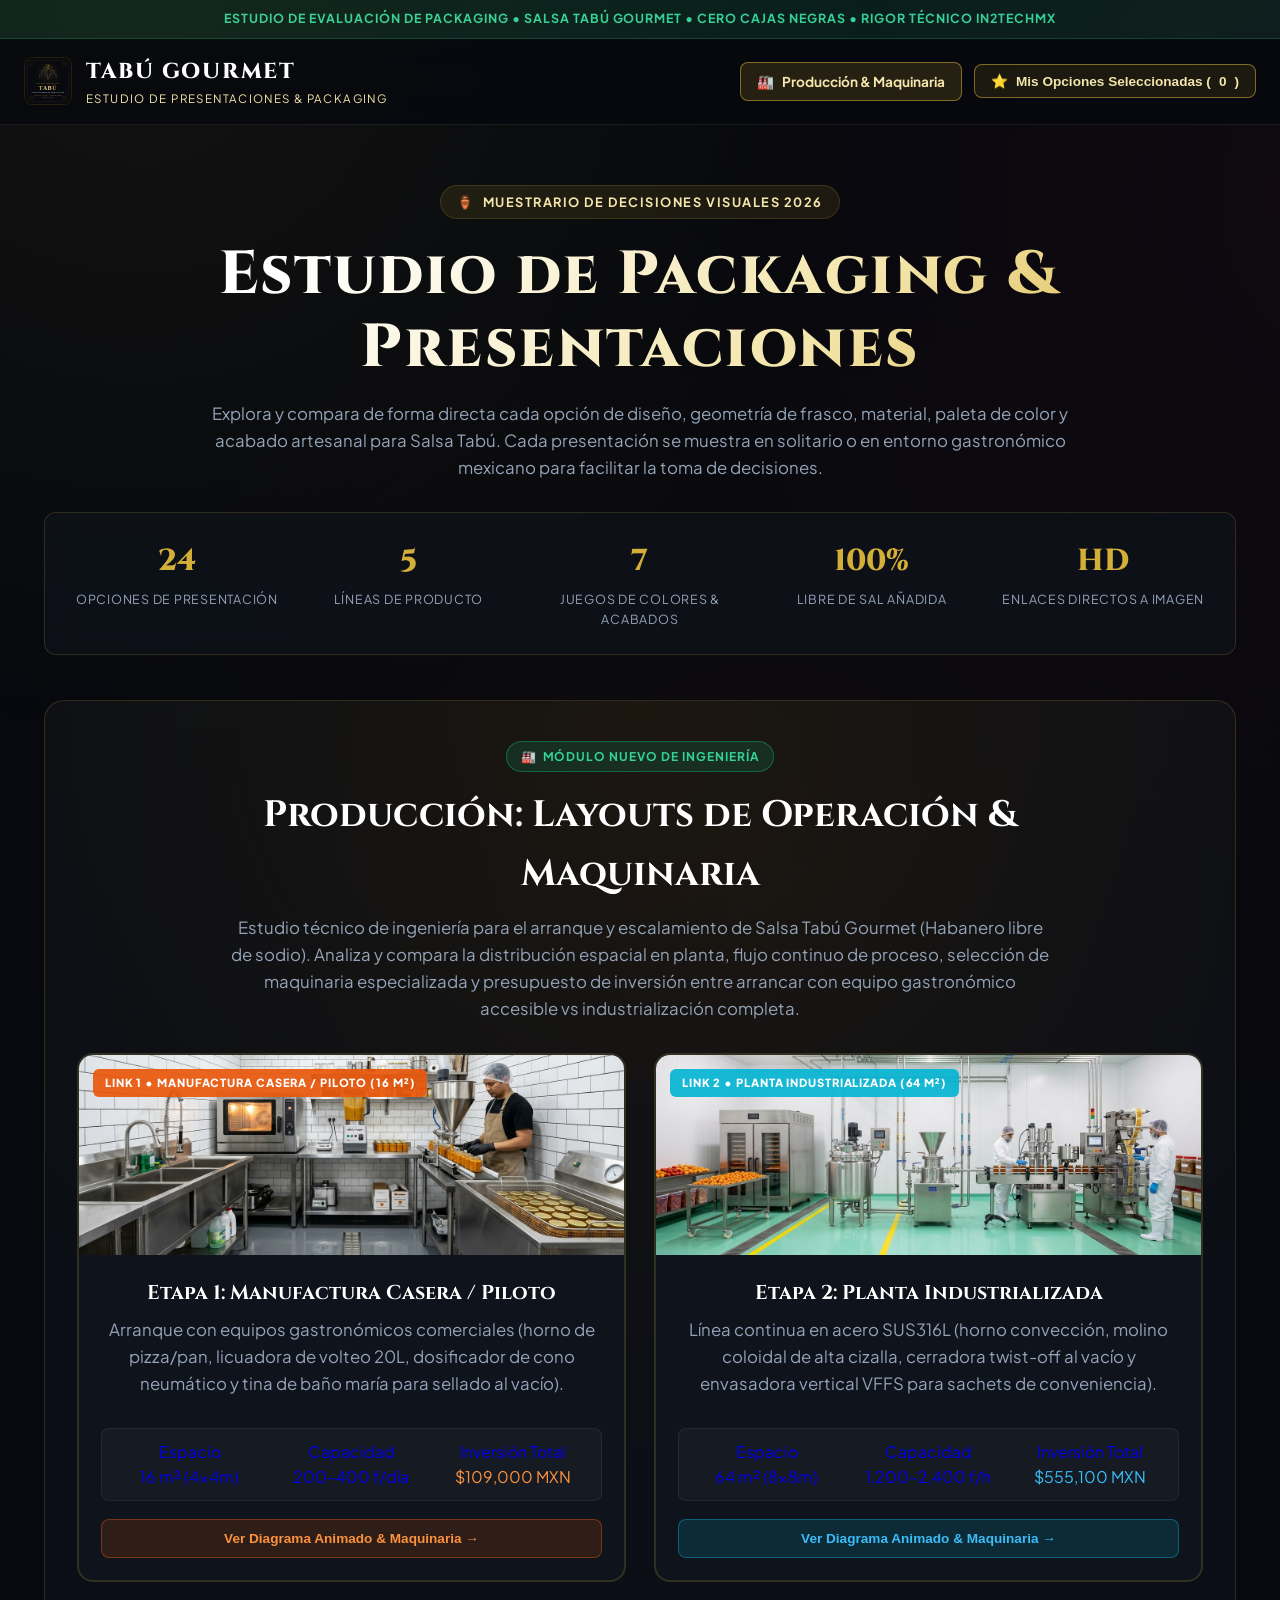
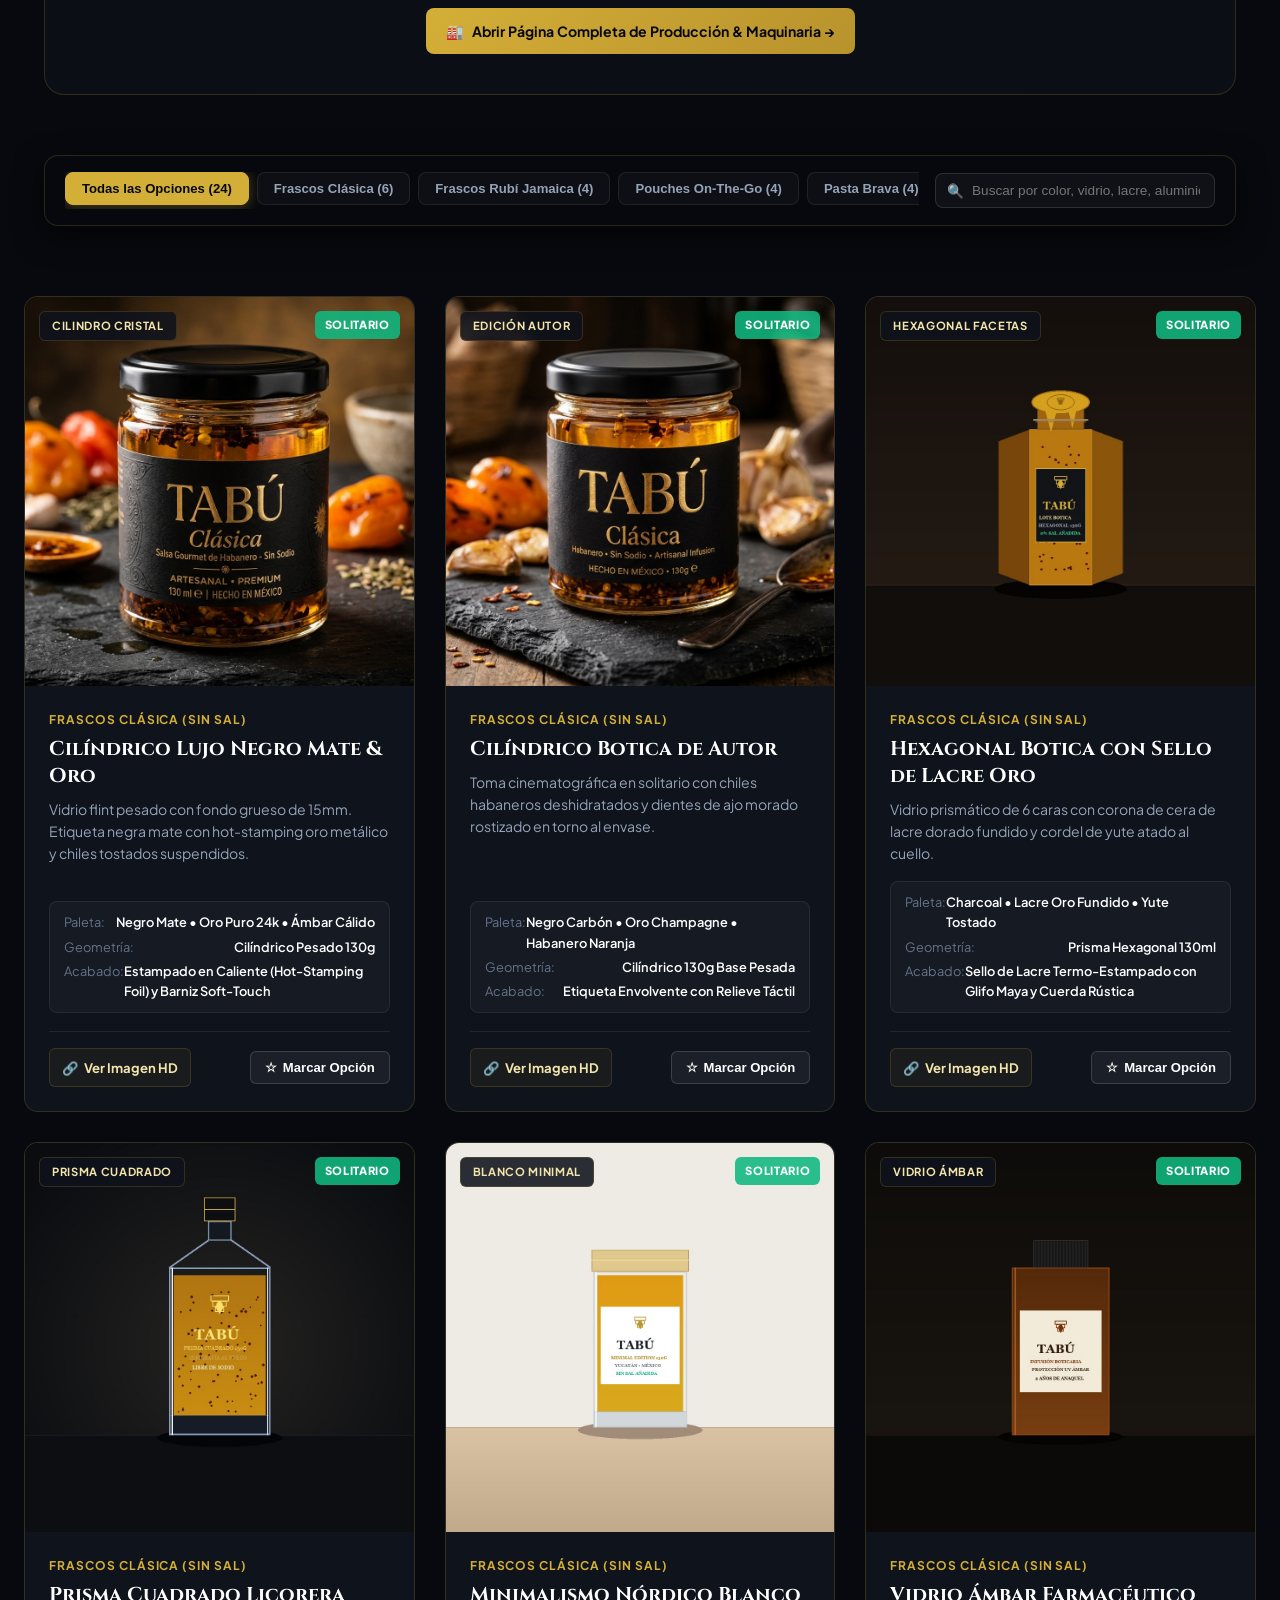
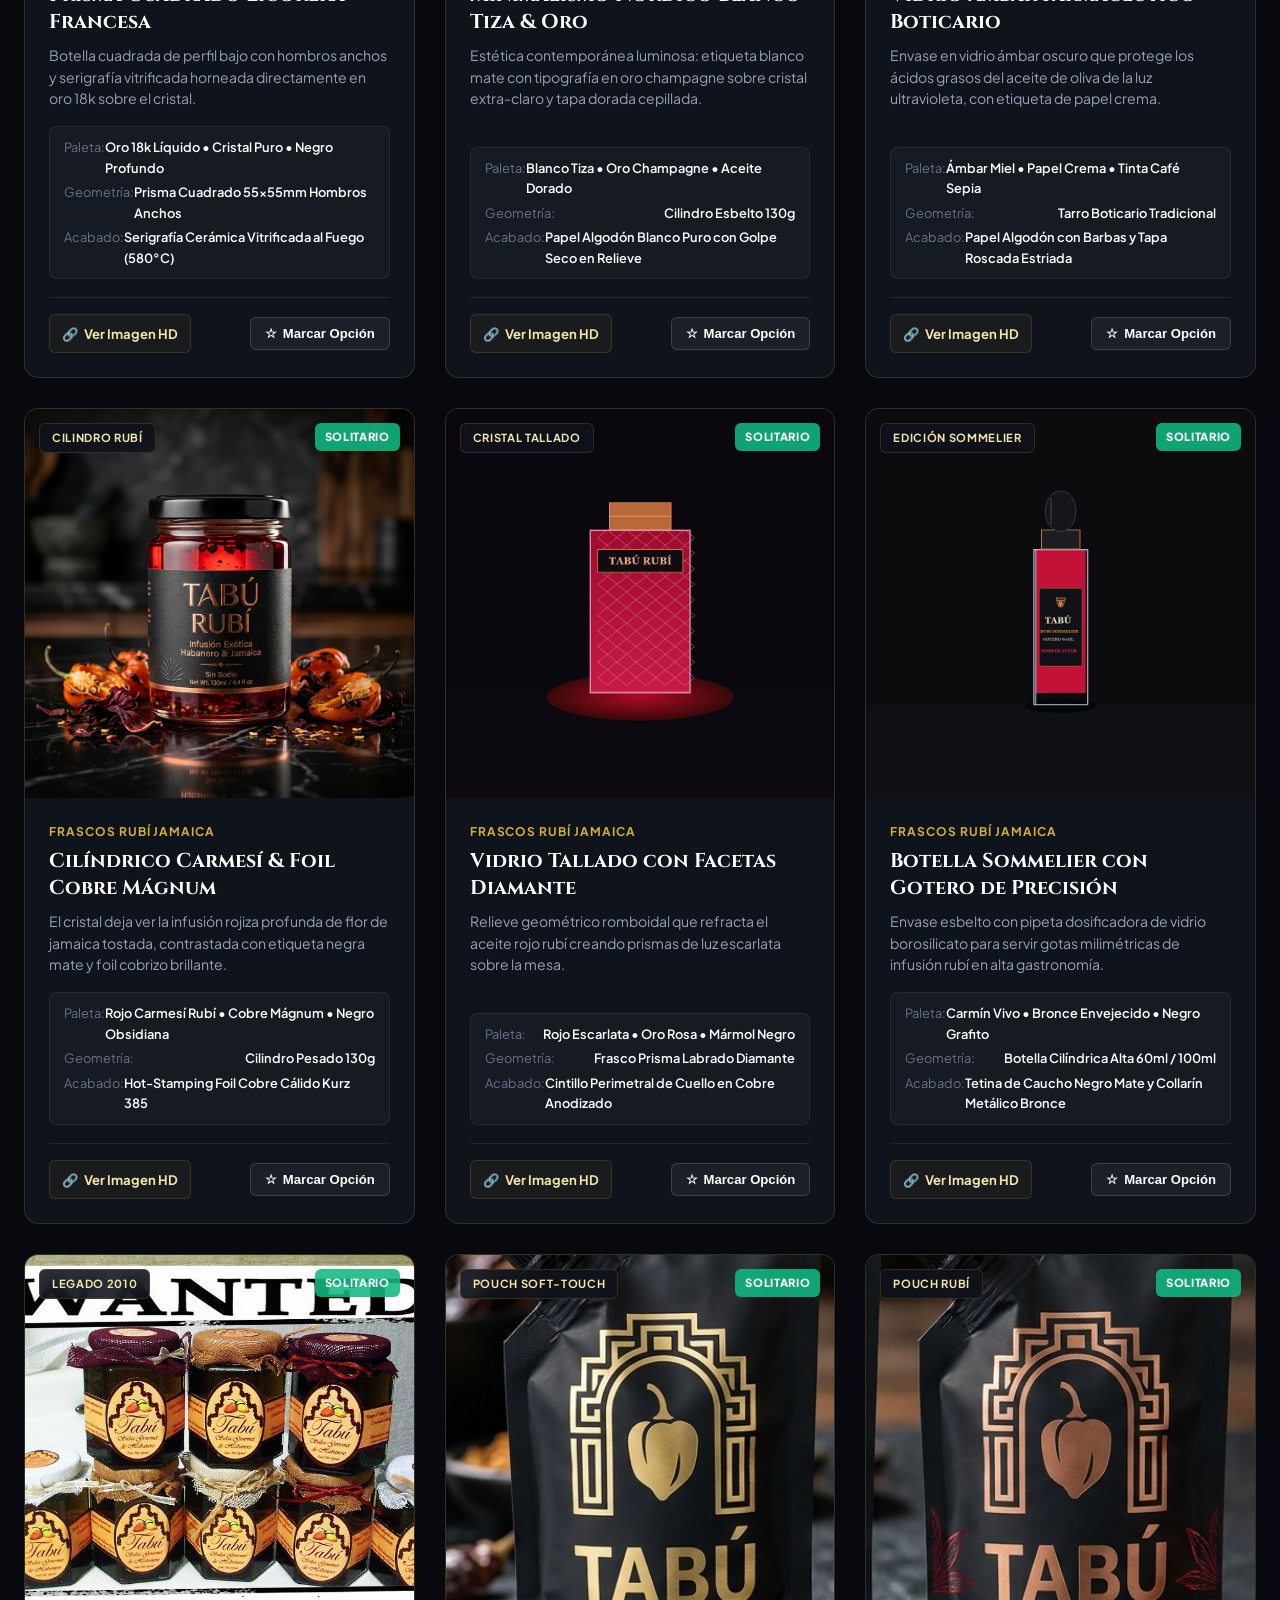
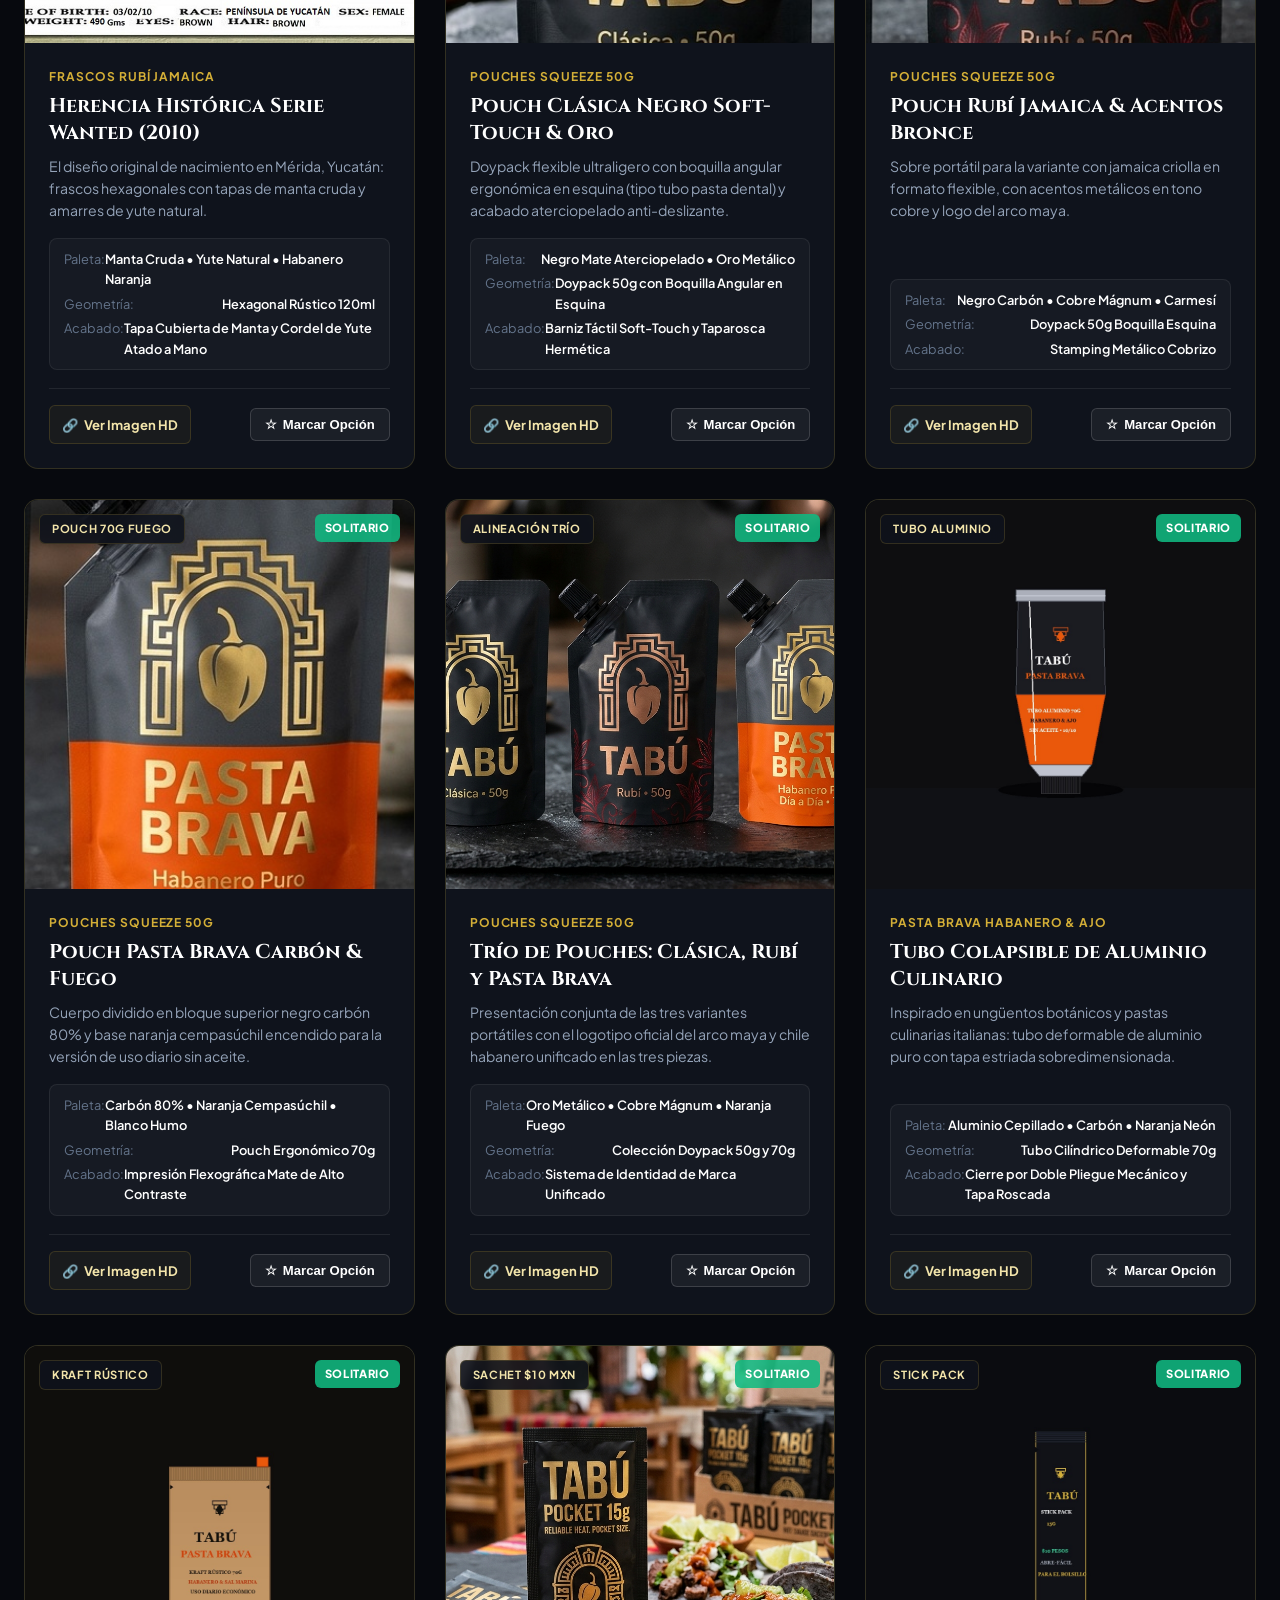
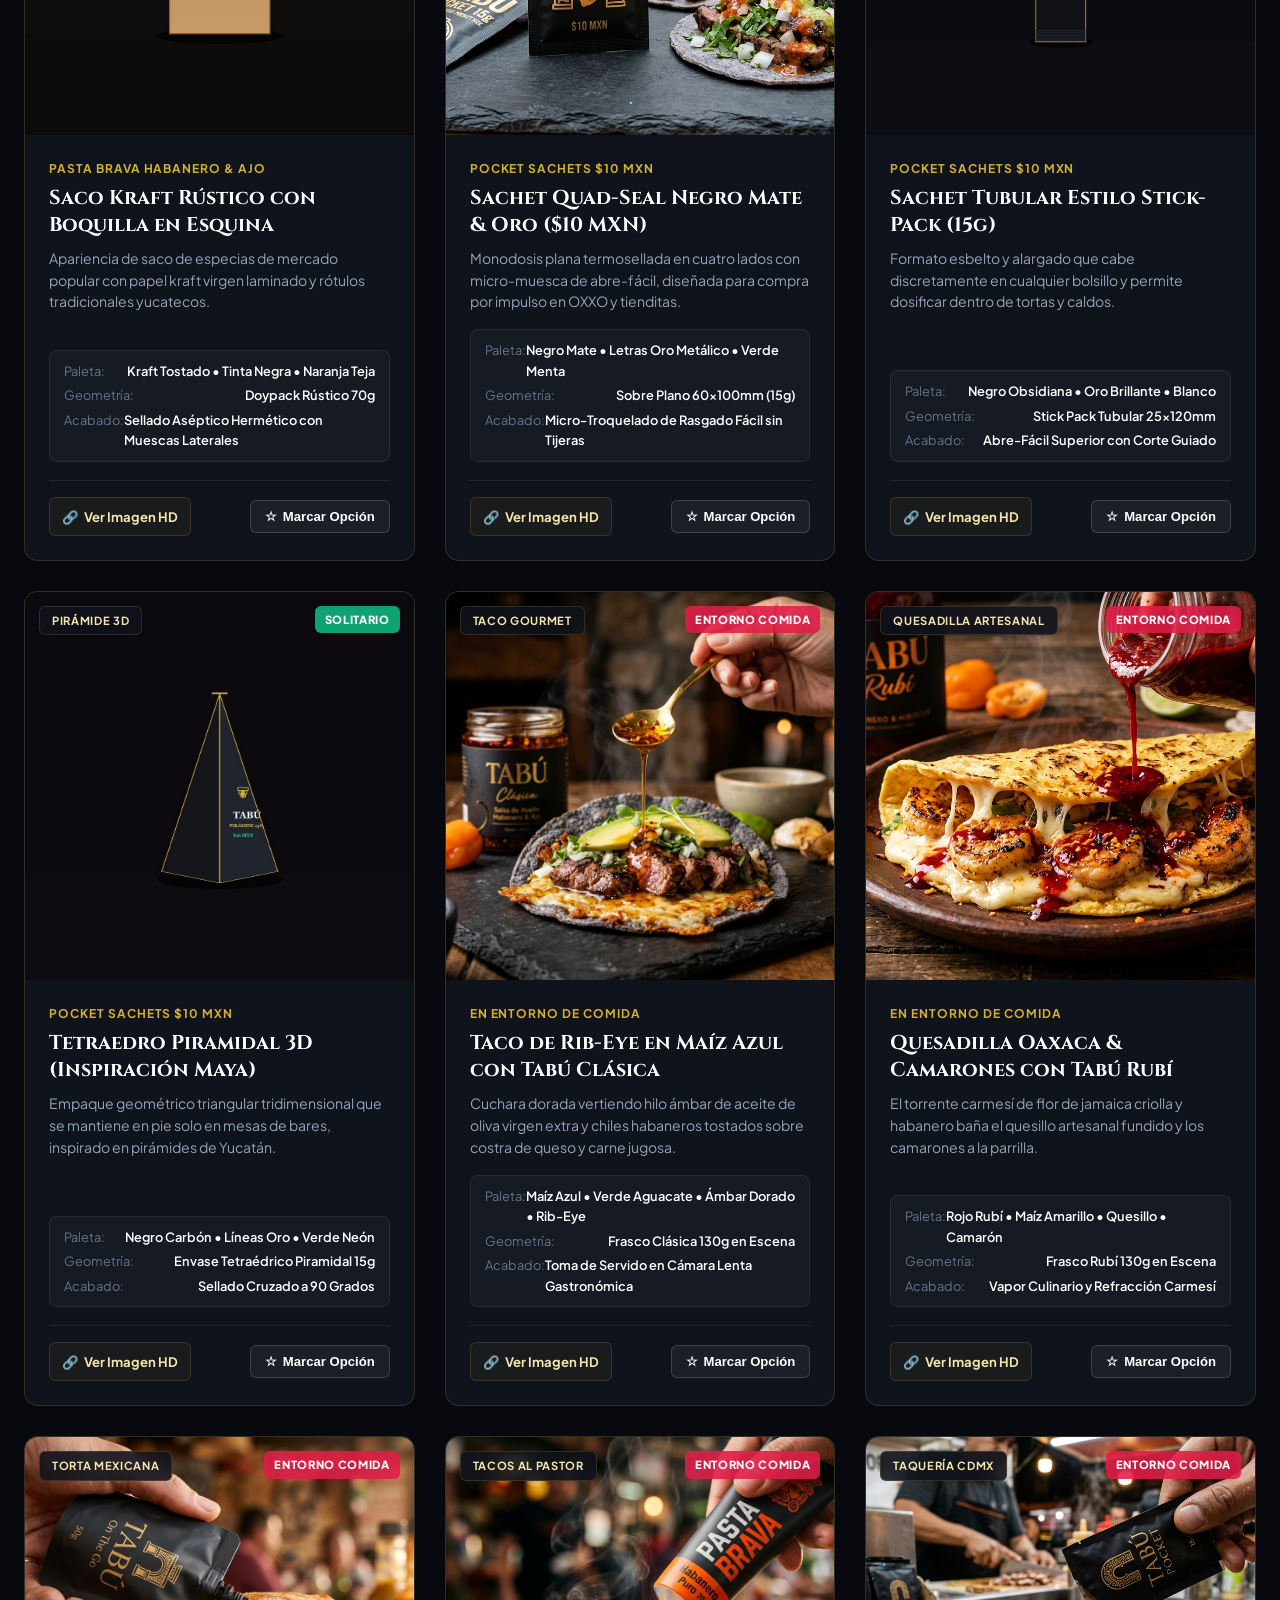
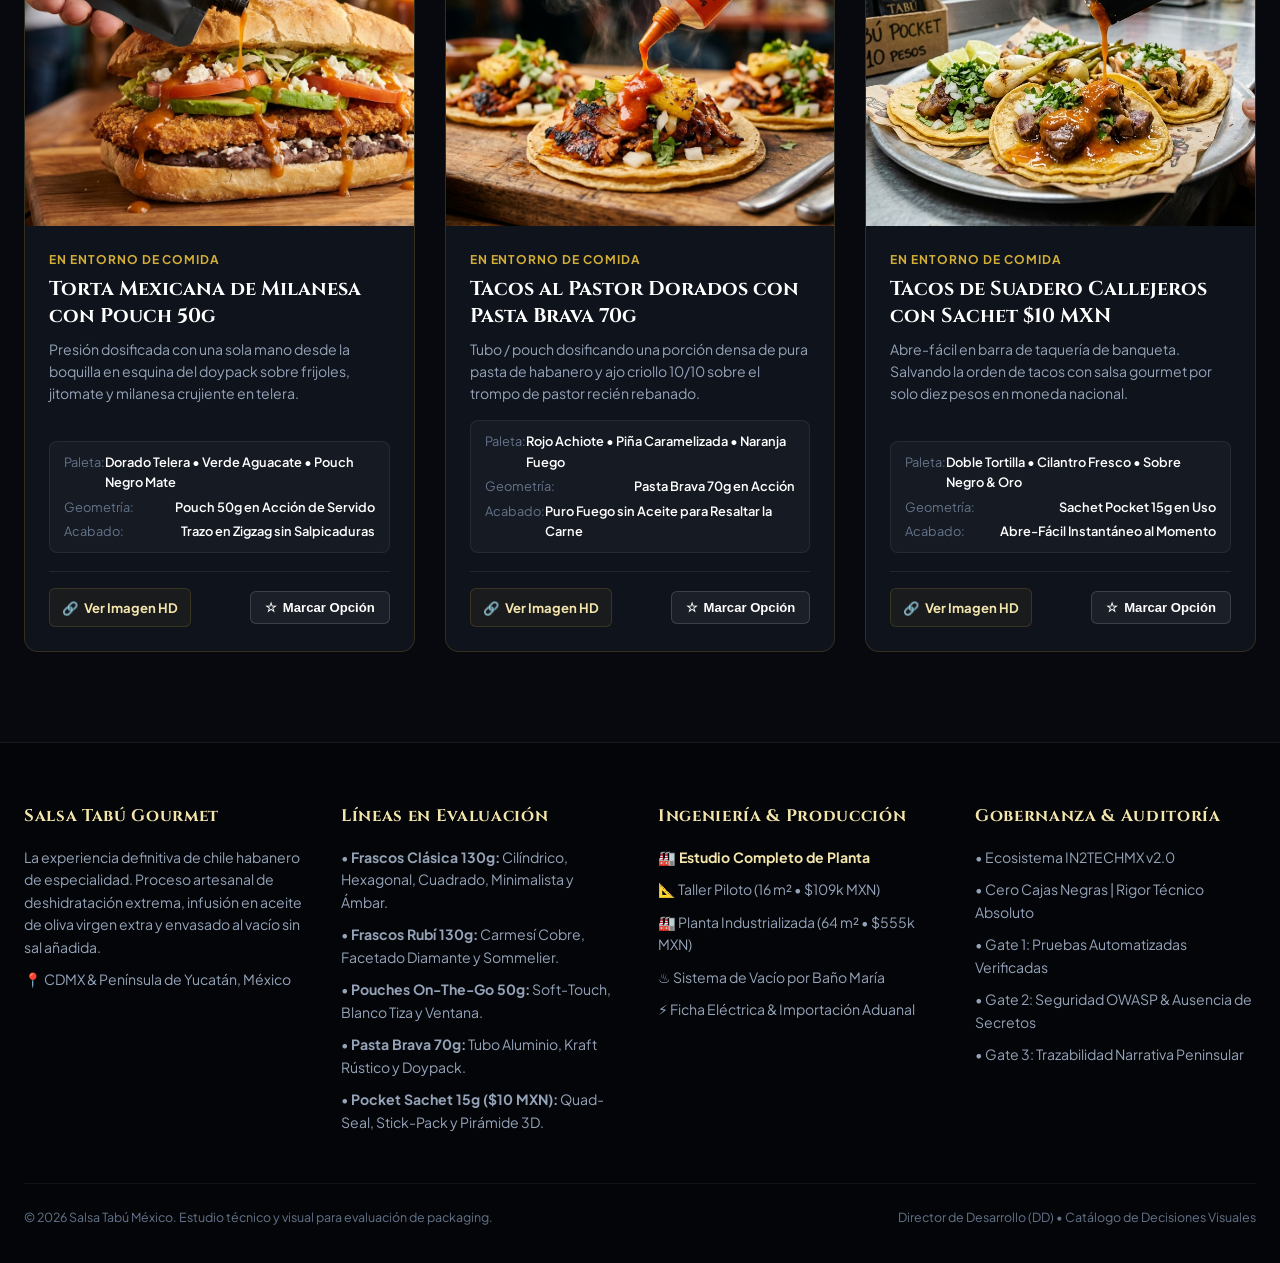
==== commit e4cf70a9: "feat(produccion): add realistic 3D industrial renders, view switcher and macro engineering showcases" ====
--- a/index.html
+++ b/index.html
@@ -835,6 +835,17 @@
       object-fit: cover;
     }
 
+    .hub-thumb-img {
+      width: 100%;
+      height: 100%;
+      object-fit: cover;
+      transition: transform 0.4s ease;
+    }
+
+    .hub-card:hover .hub-thumb-img {
+      transform: scale(1.06);
+    }
+
     .hub-badge {
       position: absolute;
       top: 14px;
@@ -1031,28 +1042,8 @@
           <!-- Thumbnail Link 1: Manufactura Casera / Taller Piloto -->
           <a href="produccion.html#etapa-casera" class="hub-card">
             <div class="hub-thumb-wrap">
-              <svg class="hub-thumb-svg" viewBox="0 0 400 220" xmlns="http://www.w3.org/2000/svg">
-                <rect width="400" height="220" fill="#111520"/>
-                <pattern id="gridIndex1" width="20" height="20" patternUnits="userSpaceOnUse">
-                  <path d="M 20 0 L 0 0 0 20" fill="none" stroke="rgba(234, 88, 12, 0.12)" stroke-width="1"/>
-                </pattern>
-                <rect width="400" height="220" fill="url(#gridIndex1)"/>
-                <rect x="50" y="30" width="300" height="160" rx="8" fill="rgba(234, 88, 12, 0.08)" stroke="#ea580c" stroke-width="2"/>
-                <text x="65" y="55" fill="#fb923c" font-size="12" font-family="'Cinzel', serif" font-weight="bold">TALLER PILOTO (16 m²)</text>
-                <rect x="70" y="80" width="50" height="40" rx="4" fill="#1e2433" stroke="#ea580c"/>
-                <text x="80" y="105" fill="#fff" font-size="9">LAVADO</text>
-                <rect x="135" y="80" width="55" height="40" rx="4" fill="#1e2433" stroke="#ea580c"/>
-                <text x="145" y="105" fill="#fff" font-size="9">HORNO</text>
-                <rect x="205" y="80" width="60" height="40" rx="4" fill="#1e2433" stroke="#ea580c"/>
-                <text x="212" y="105" fill="#fff" font-size="9">LICUADORA</text>
-                <rect x="280" y="80" width="55" height="40" rx="4" fill="#1e2433" stroke="#ea580c"/>
-                <text x="290" y="105" fill="#fff" font-size="9">LLENADO</text>
-                <rect x="170" y="135" width="80" height="40" rx="4" fill="#1e2433" stroke="#10b981"/>
-                <text x="180" y="160" fill="#34d399" font-size="9">BAÑO MARÍA</text>
-                <path d="M 120 100 L 135 100 M 190 100 L 205 100 M 265 100 L 280 100" stroke="#fb923c" stroke-width="2" class="flow-line"/>
-                <path d="M 305 120 L 305 155 L 250 155" stroke="#34d399" stroke-width="2" class="flow-line"/>
-              </svg>
-              <span class="hub-badge badge-casera">Link 1 • Manufactura Casera / Piloto</span>
+              <img src="assets/images/produccion/layout_taller_piloto_16m2_realista.jpg" alt="Render Fotográfico Realista Taller Piloto 16m²" class="hub-thumb-img">
+              <span class="hub-badge badge-casera">Link 1 • Manufactura Casera / Piloto (16 m²)</span>
             </div>
             <div class="hub-body">
               <h3 class="hub-title">Etapa 1: Manufactura Casera / Piloto</h3>
@@ -1080,31 +1071,8 @@
           <!-- Thumbnail Link 2: Planta Industrializada -->
           <a href="produccion.html#etapa-industrial" class="hub-card">
             <div class="hub-thumb-wrap">
-              <svg class="hub-thumb-svg" viewBox="0 0 400 220" xmlns="http://www.w3.org/2000/svg">
-                <rect width="400" height="220" fill="#0c131e"/>
-                <pattern id="gridIndex2" width="20" height="20" patternUnits="userSpaceOnUse">
-                  <path d="M 20 0 L 0 0 0 20" fill="none" stroke="rgba(6, 182, 212, 0.15)" stroke-width="1"/>
-                </pattern>
-                <rect width="400" height="220" fill="url(#gridIndex2)"/>
-                <rect x="40" y="25" width="320" height="170" rx="8" fill="rgba(6, 182, 212, 0.08)" stroke="#06b6d4" stroke-width="2"/>
-                <text x="55" y="48" fill="#38bdf8" font-size="12" font-family="'Cinzel', serif" font-weight="bold">PLANTA INDUSTRIAL (64 m²)</text>
-                <rect x="55" y="70" width="45" height="35" rx="3" fill="#141e2e" stroke="#06b6d4"/>
-                <text x="60" y="92" fill="#fff" font-size="8">CT-C HORNO</text>
-                <rect x="110" y="70" width="45" height="35" rx="3" fill="#141e2e" stroke="#06b6d4"/>
-                <text x="115" y="92" fill="#fff" font-size="8">PULVERIZ</text>
-                <rect x="165" y="70" width="55" height="35" rx="3" fill="#141e2e" stroke="#06b6d4"/>
-                <text x="170" y="92" fill="#fff" font-size="8">TANQUE INF</text>
-                <rect x="240" y="60" width="55" height="30" rx="3" fill="#141e2e" stroke="#d4af37"/>
-                <text x="245" y="80" fill="#f3e5ab" font-size="8">G1WY VIDRIO</text>
-                <rect x="300" y="60" width="50" height="30" rx="3" fill="#141e2e" stroke="#d4af37"/>
-                <text x="305" y="80" fill="#f3e5ab" font-size="8">ZX-V CAP</text>
-                <rect x="240" y="100" width="55" height="30" rx="3" fill="#141e2e" stroke="#38bdf8"/>
-                <text x="245" y="120" fill="#38bdf8" font-size="8">BGL POUCH</text>
-                <rect x="240" y="140" width="55" height="30" rx="3" fill="#141e2e" stroke="#10b981"/>
-                <text x="245" y="160" fill="#34d399" font-size="8">DXD SACHET</text>
-                <path d="M 100 88 L 110 88 M 155 88 L 165 88 M 220 88 L 235 75 M 220 88 L 235 115 M 220 88 L 235 155" stroke="#38bdf8" stroke-width="2" class="flow-line"/>
-              </svg>
-              <span class="hub-badge badge-industrial">Link 2 • Planta Industrializada</span>
+              <img src="assets/images/produccion/layout_planta_industrial_64m2_realista.jpg" alt="Render Fotográfico Realista Planta Industrial 64m²" class="hub-thumb-img">
+              <span class="hub-badge badge-industrial">Link 2 • Planta Industrializada (64 m²)</span>
             </div>
             <div class="hub-body">
               <h3 class="hub-title">Etapa 2: Planta Industrializada</h3>
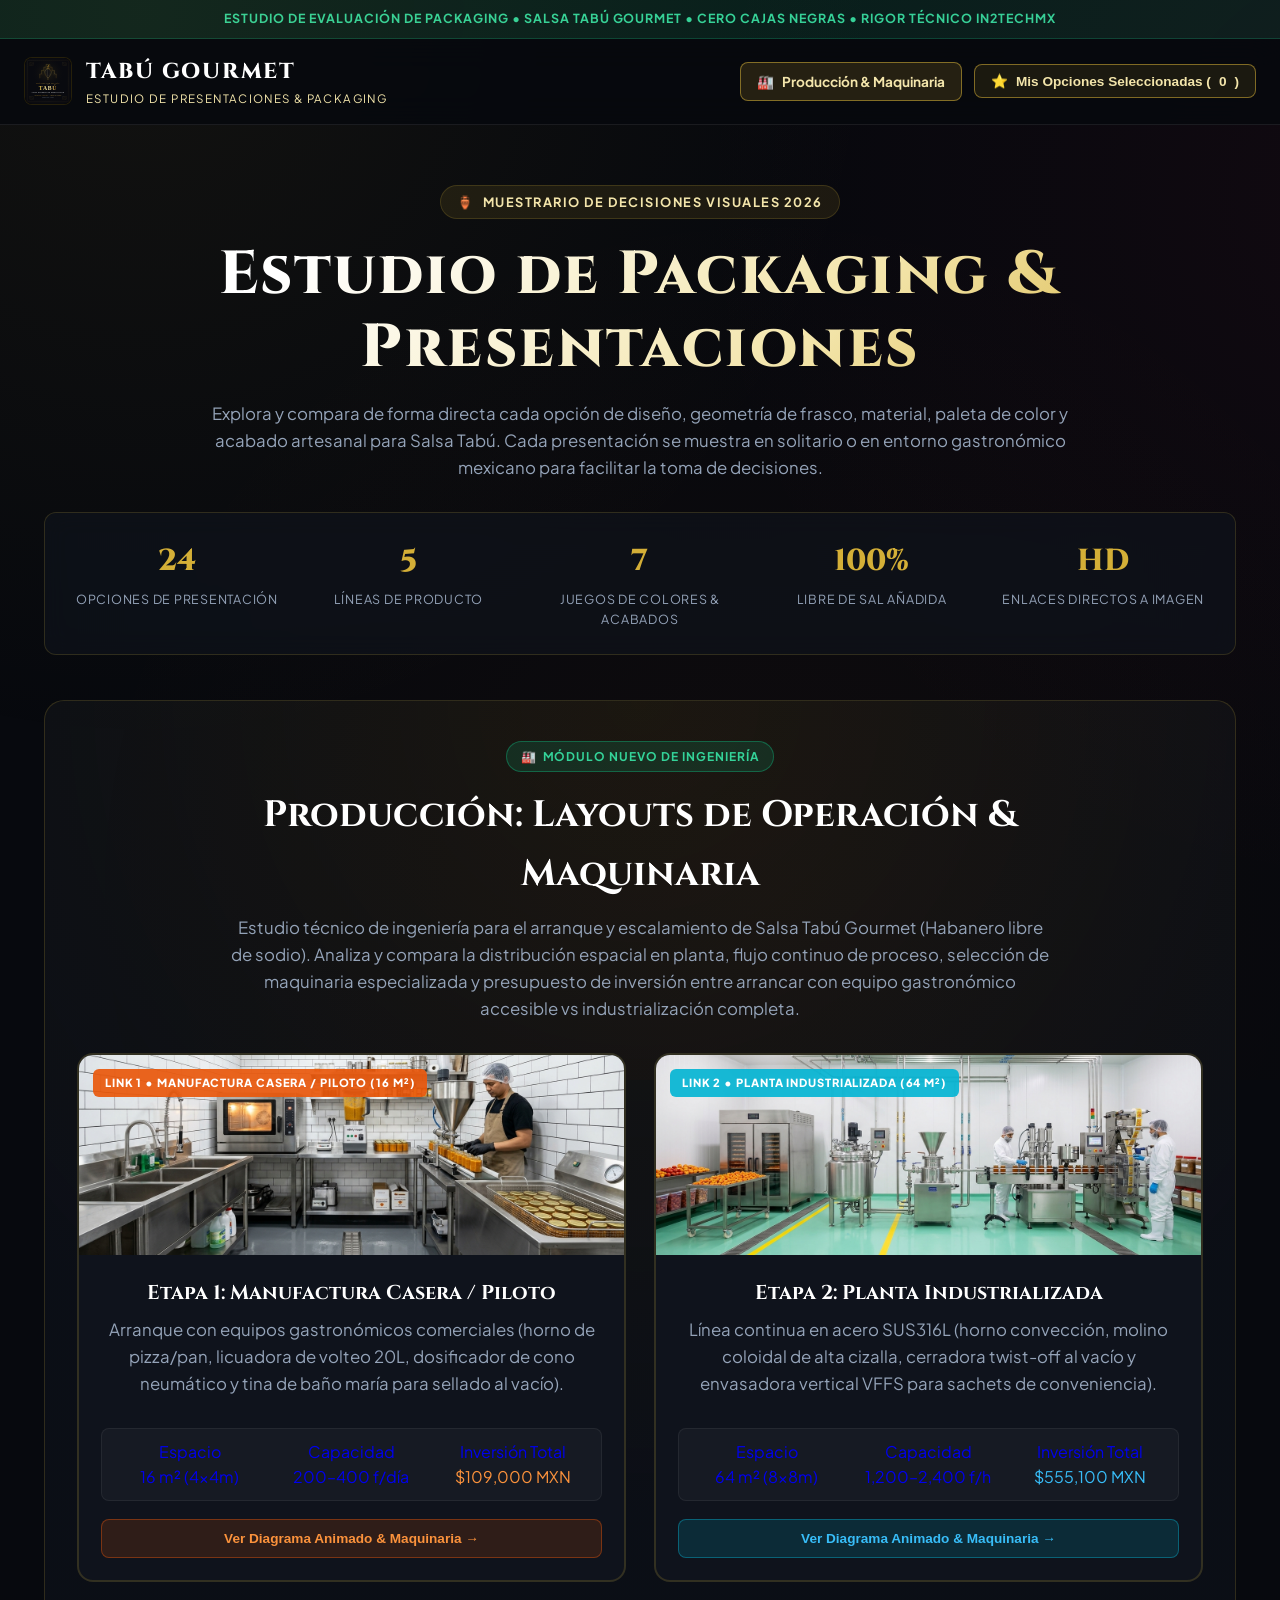
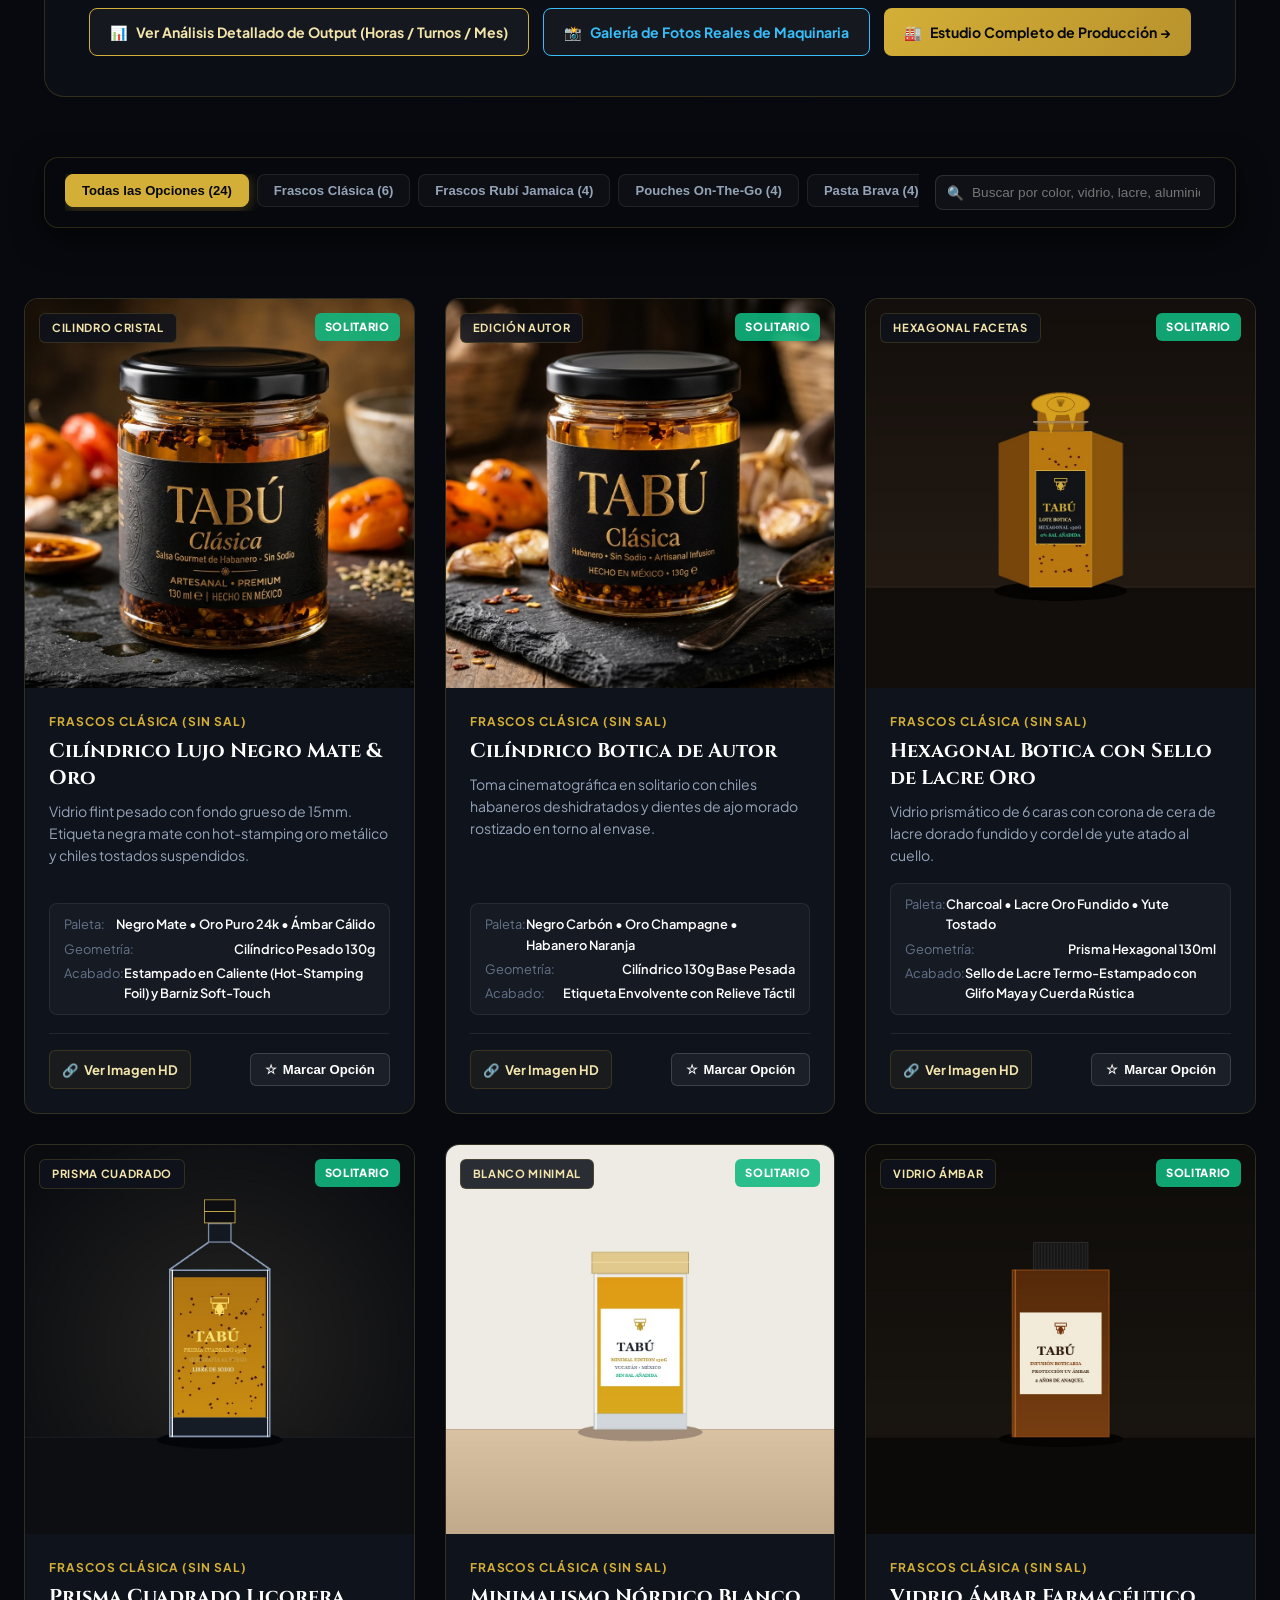
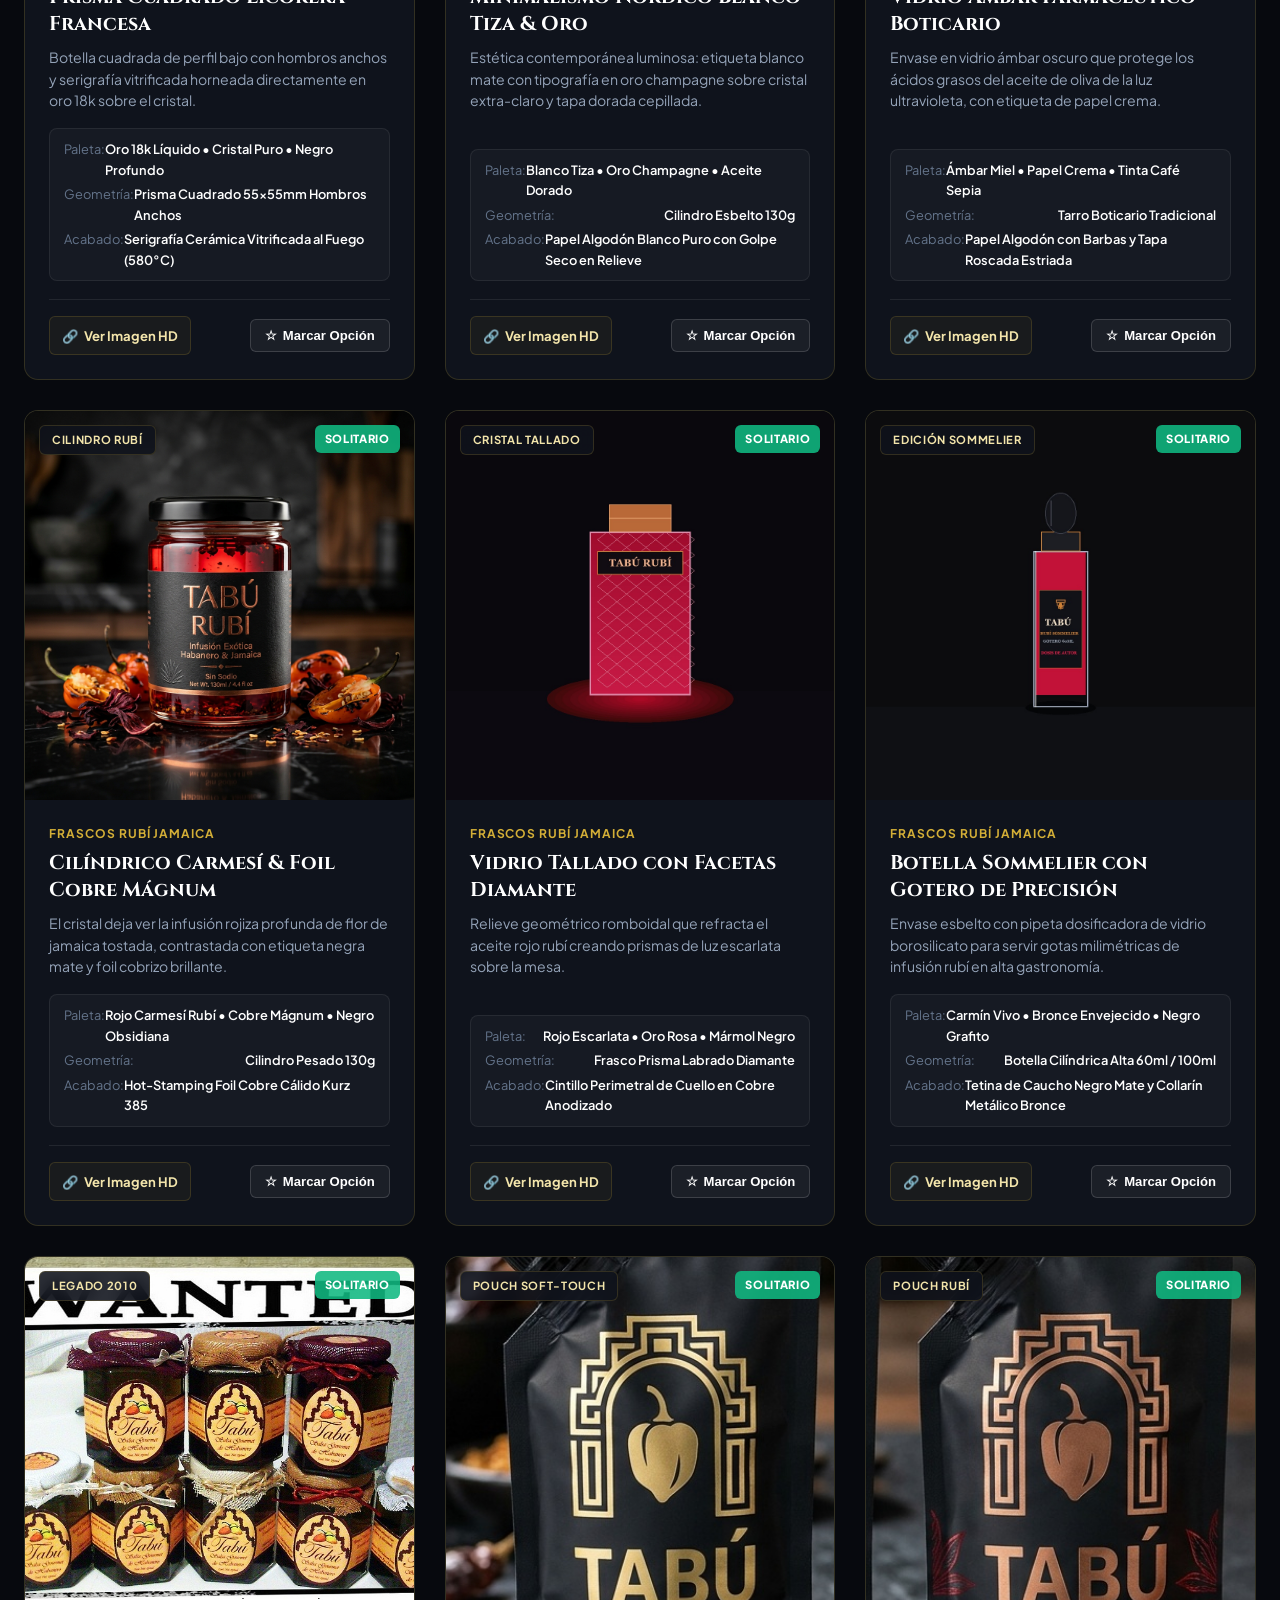
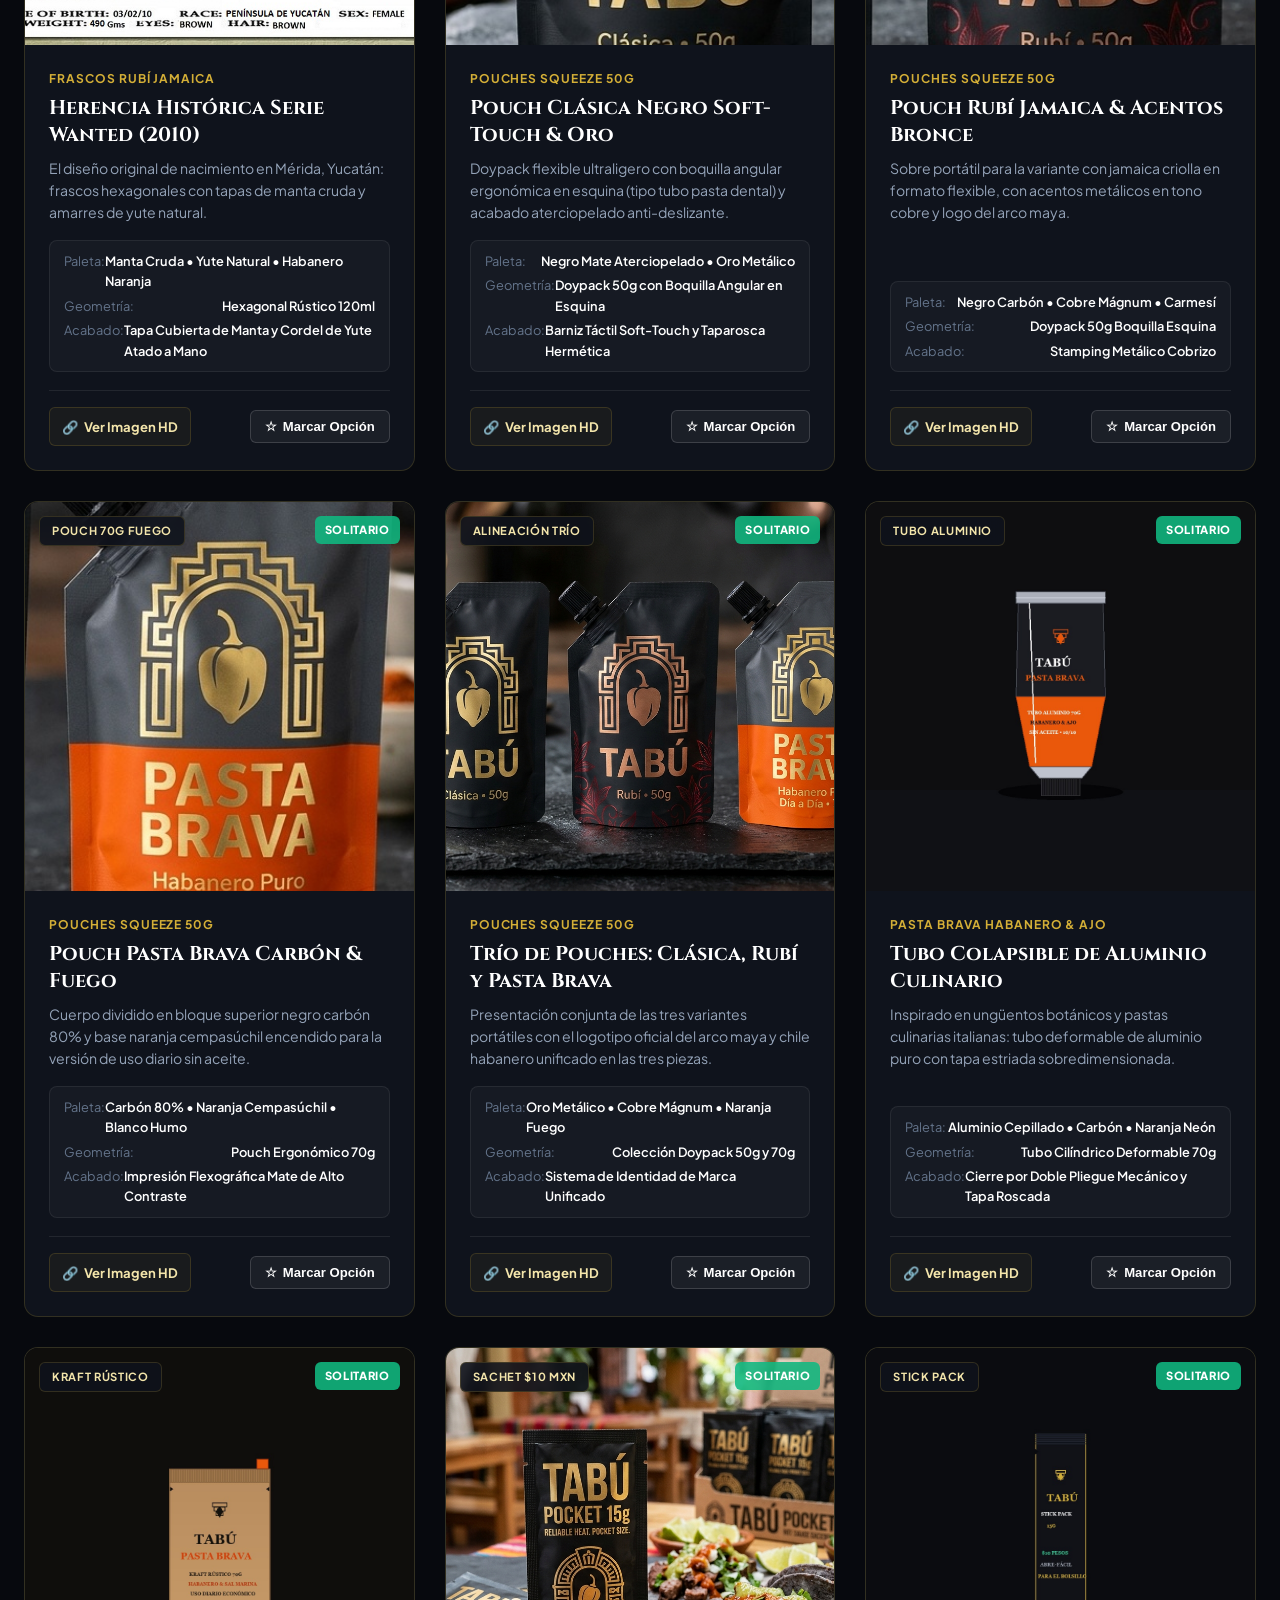
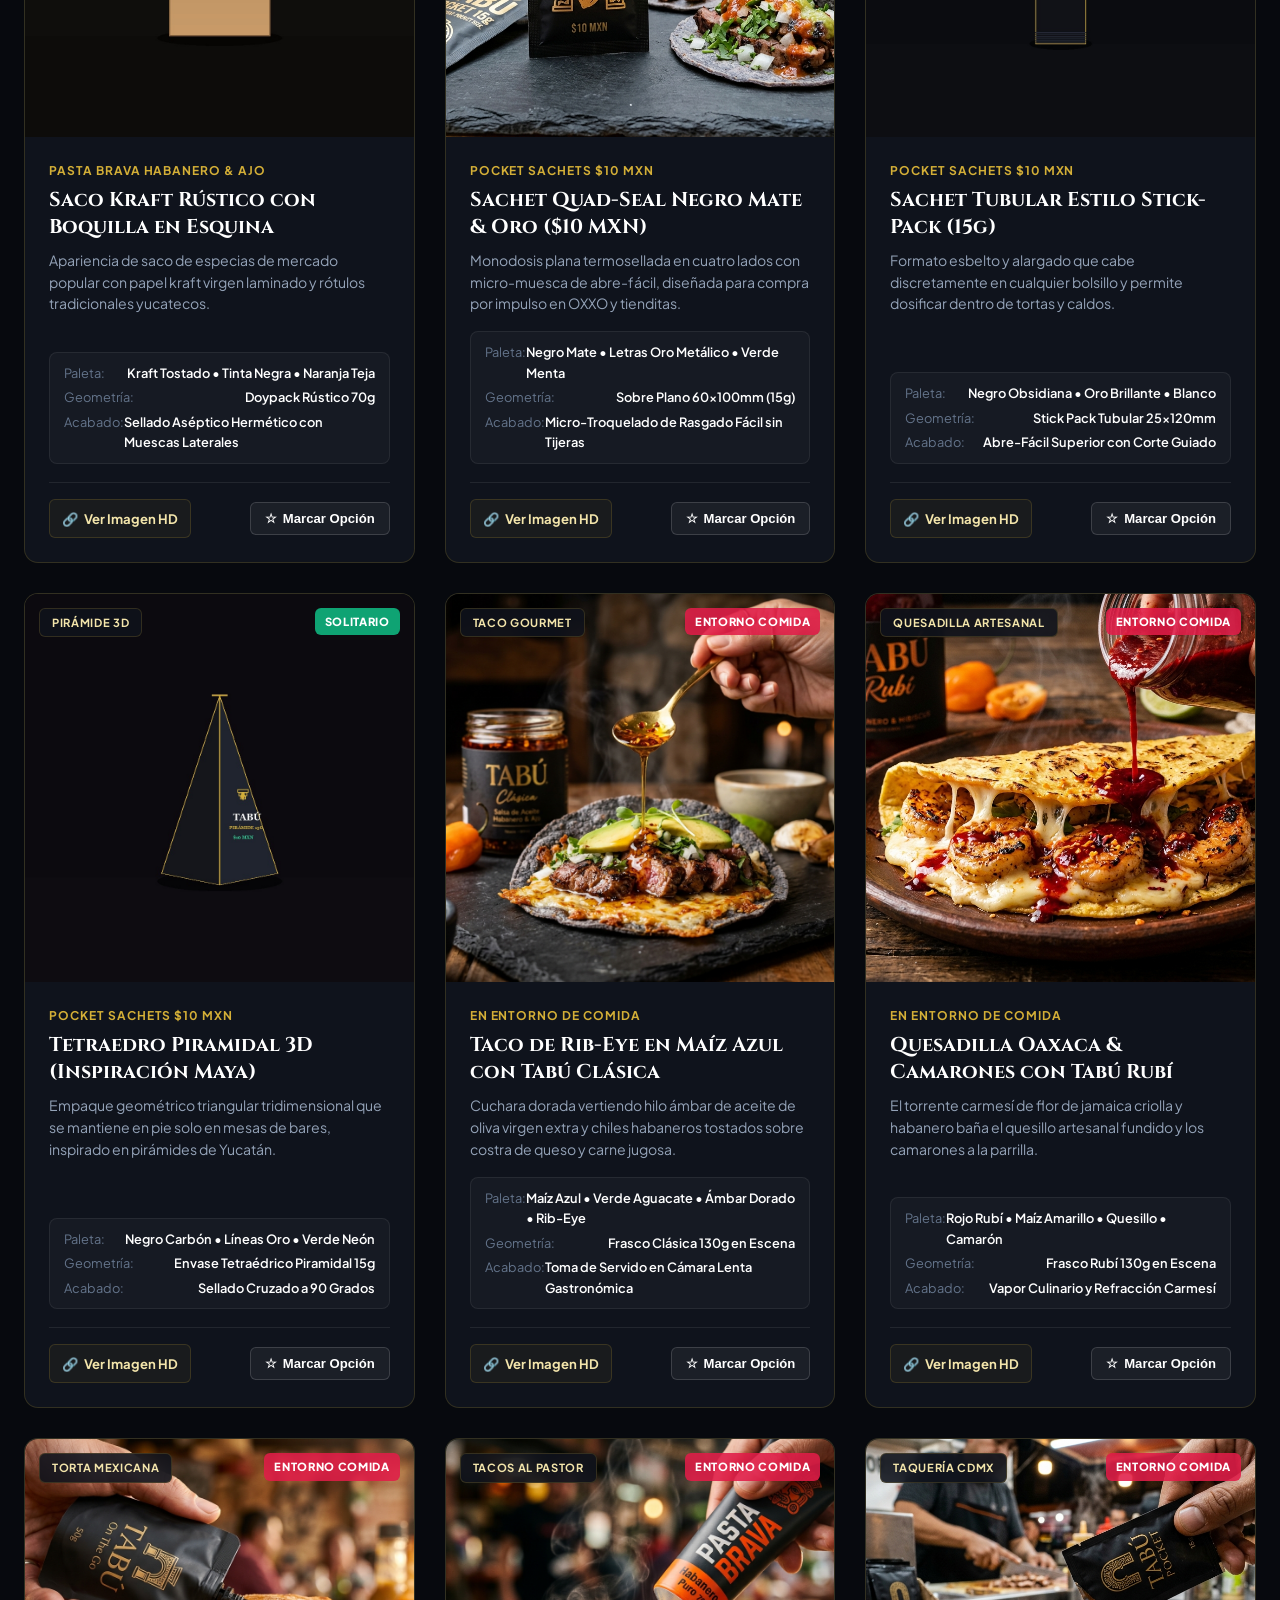
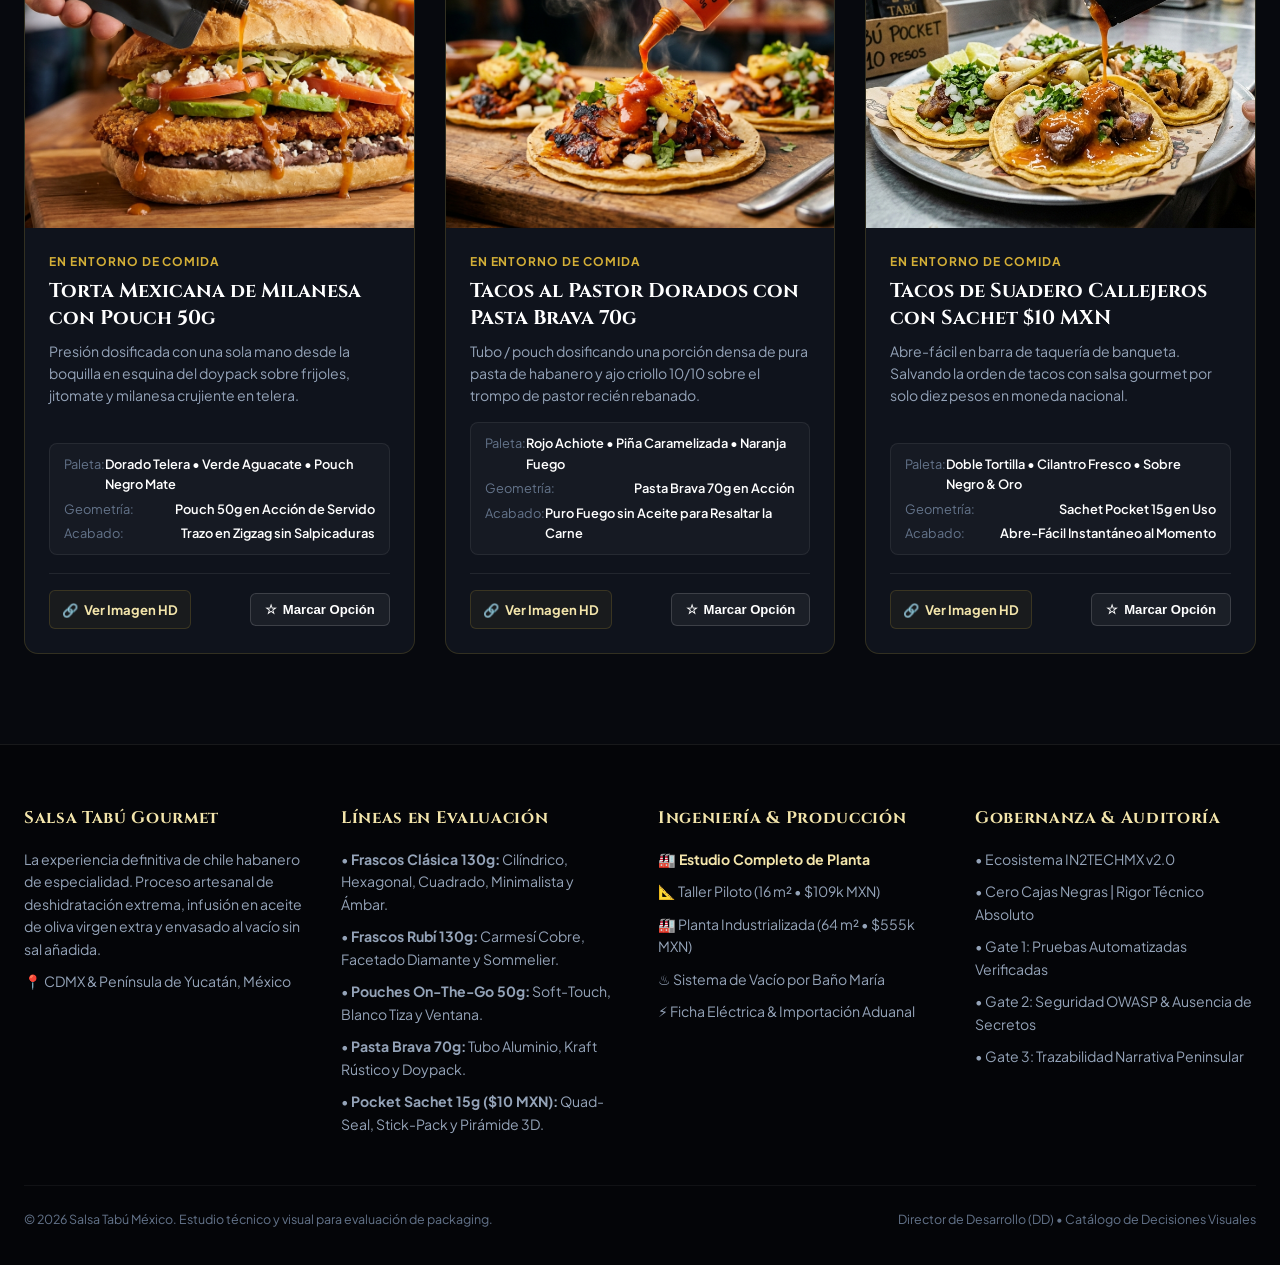
==== commit 72d8605f: "feat(produccion): add clean machinery photo gallery, remove text overlays and add comprehensive outp" ====
--- a/index.html
+++ b/index.html
@@ -1098,9 +1098,15 @@
           </a>
         </div>
 
-        <div style="text-align: center; margin-top: 26px;">
+        <div style="text-align: center; margin-top: 26px; display: flex; justify-content: center; gap: 14px; flex-wrap: wrap;">
+          <a href="produccion.html#seccion-output" class="btn-outline" style="border-color: var(--gold); color: var(--gold-light); display: inline-flex; align-items: center; gap: 8px;">
+            <span>📊</span> Ver Análisis Detallado de Output (Horas / Turnos / Mes)
+          </a>
+          <a href="produccion.html#galeria-maquinaria" class="btn-outline" style="border-color: #38bdf8; color: #38bdf8; display: inline-flex; align-items: center; gap: 8px;">
+            <span>📸</span> Galería de Fotos Reales de Maquinaria
+          </a>
           <a href="produccion.html" class="btn-gold" style="display: inline-flex; align-items: center; gap: 8px;">
-            <span>🏭</span> Abrir Página Completa de Producción & Maquinaria →
+            <span>🏭</span> Estudio Completo de Producción →
           </a>
         </div>
       </section>
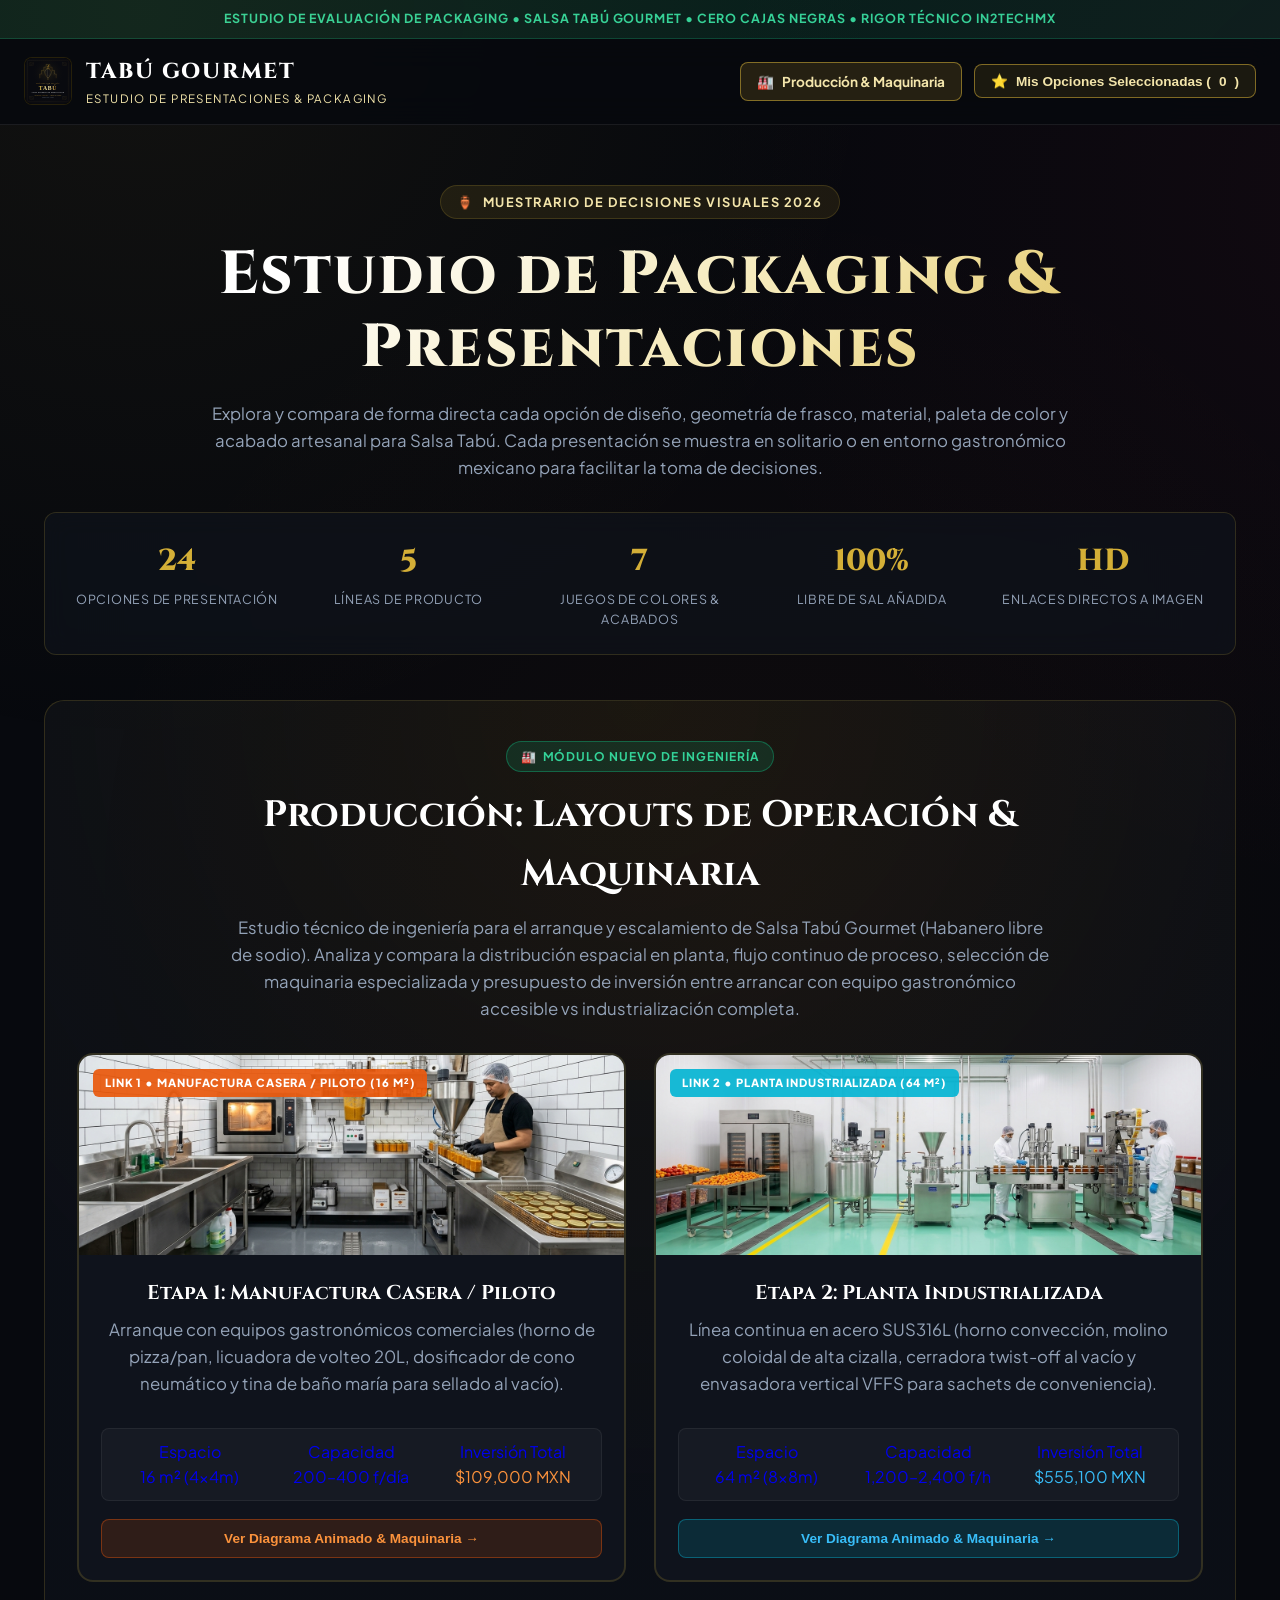
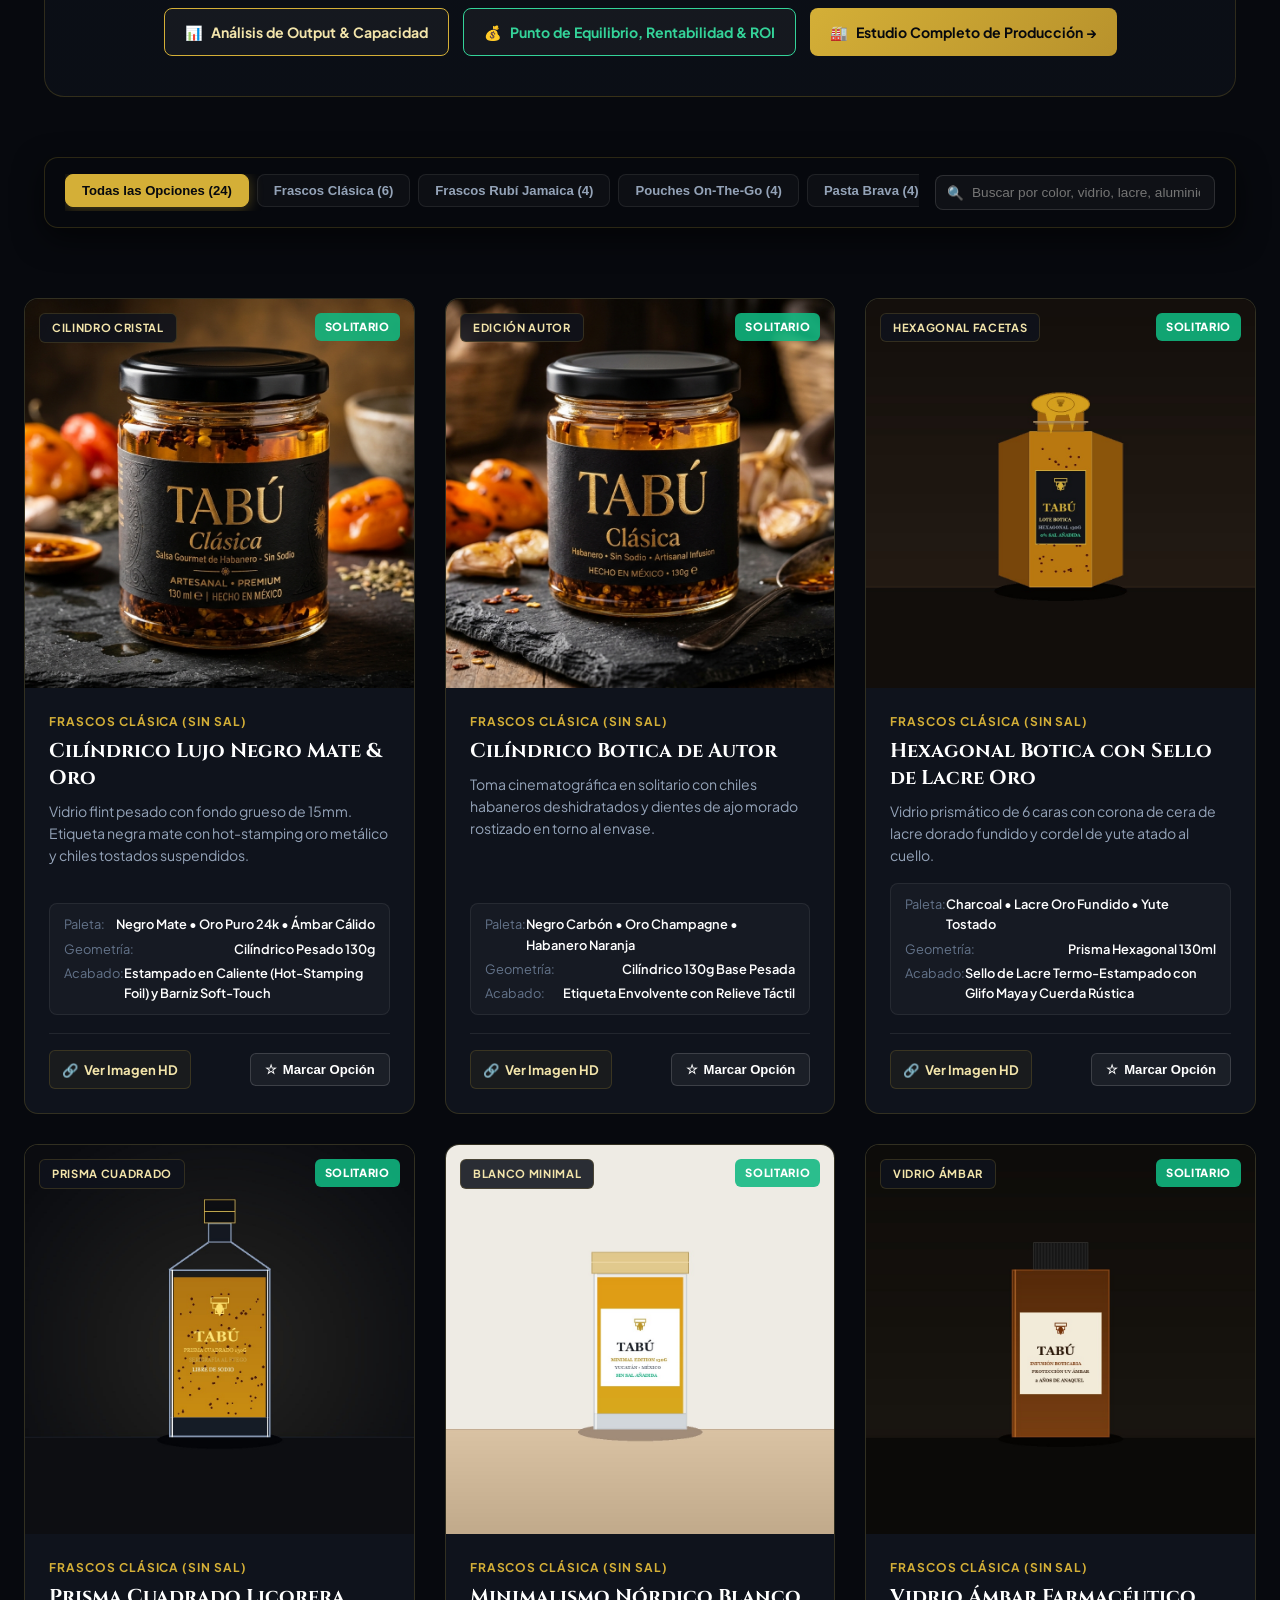
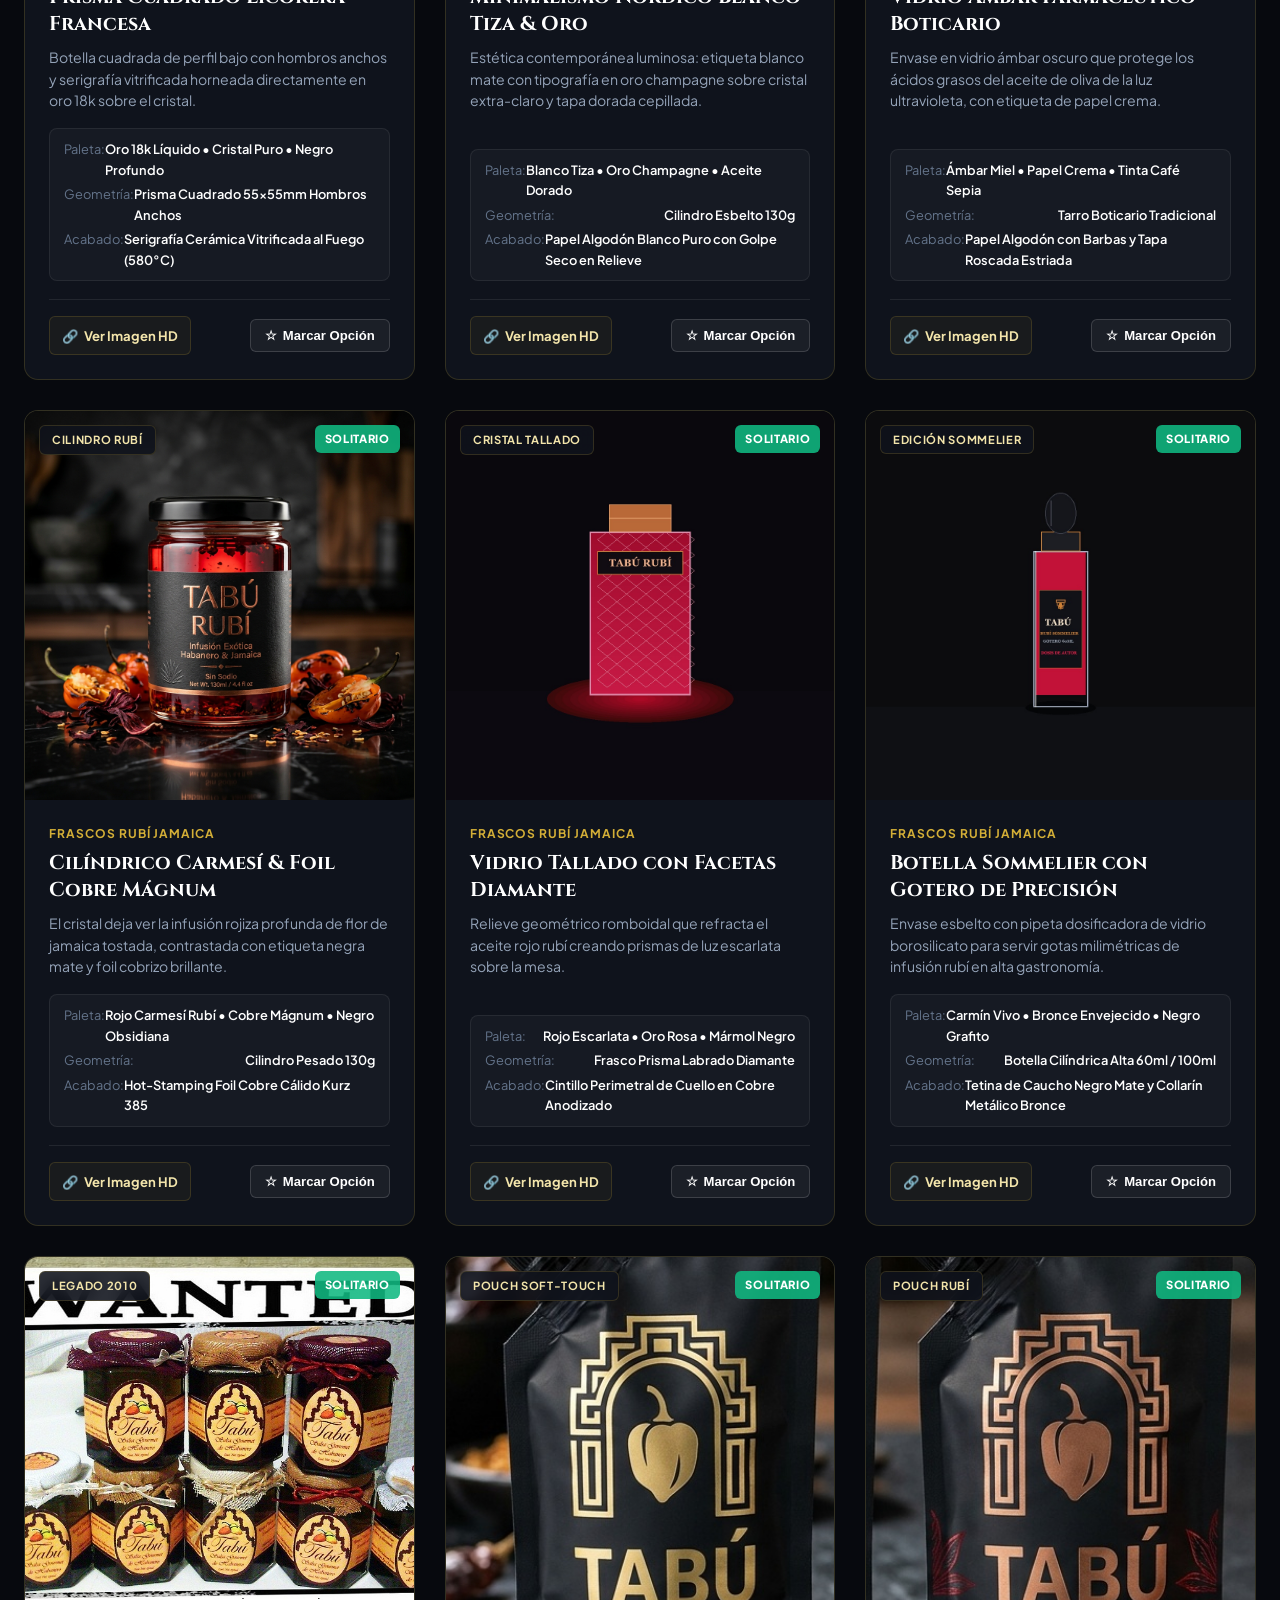
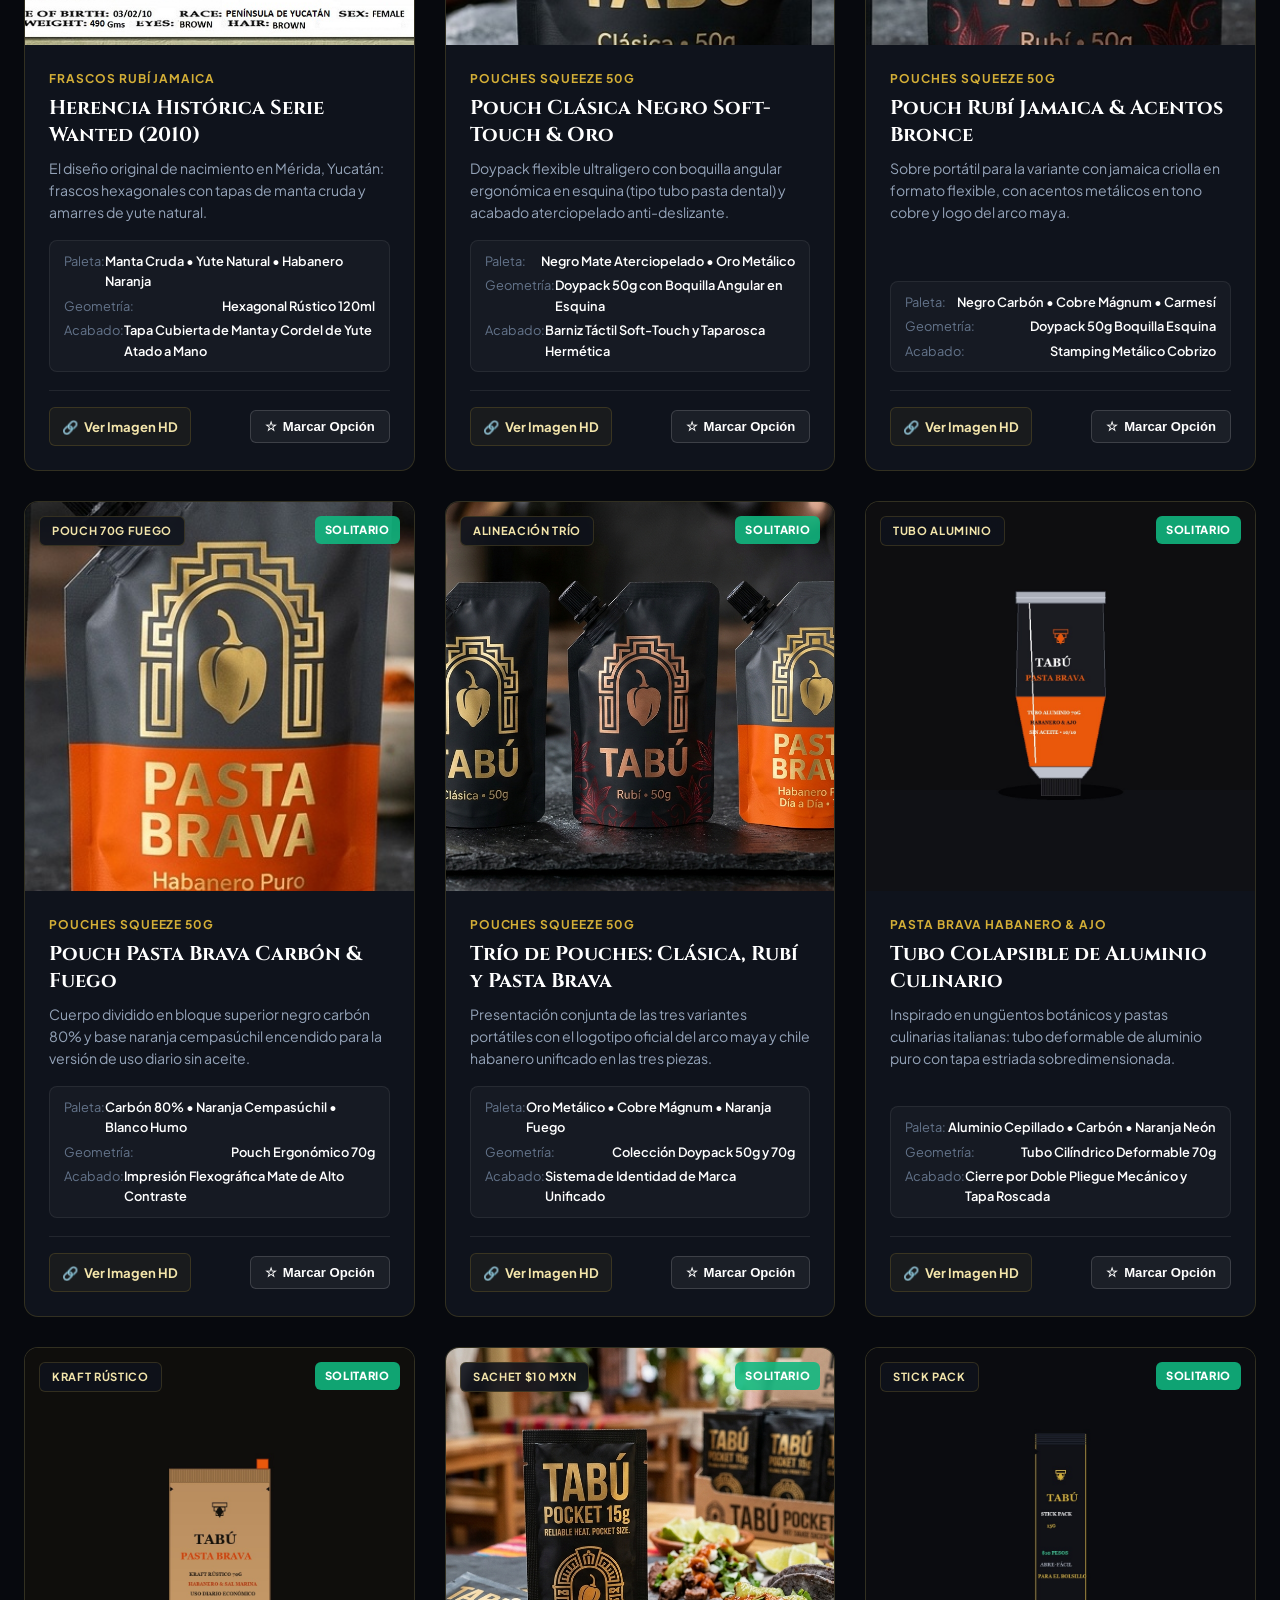
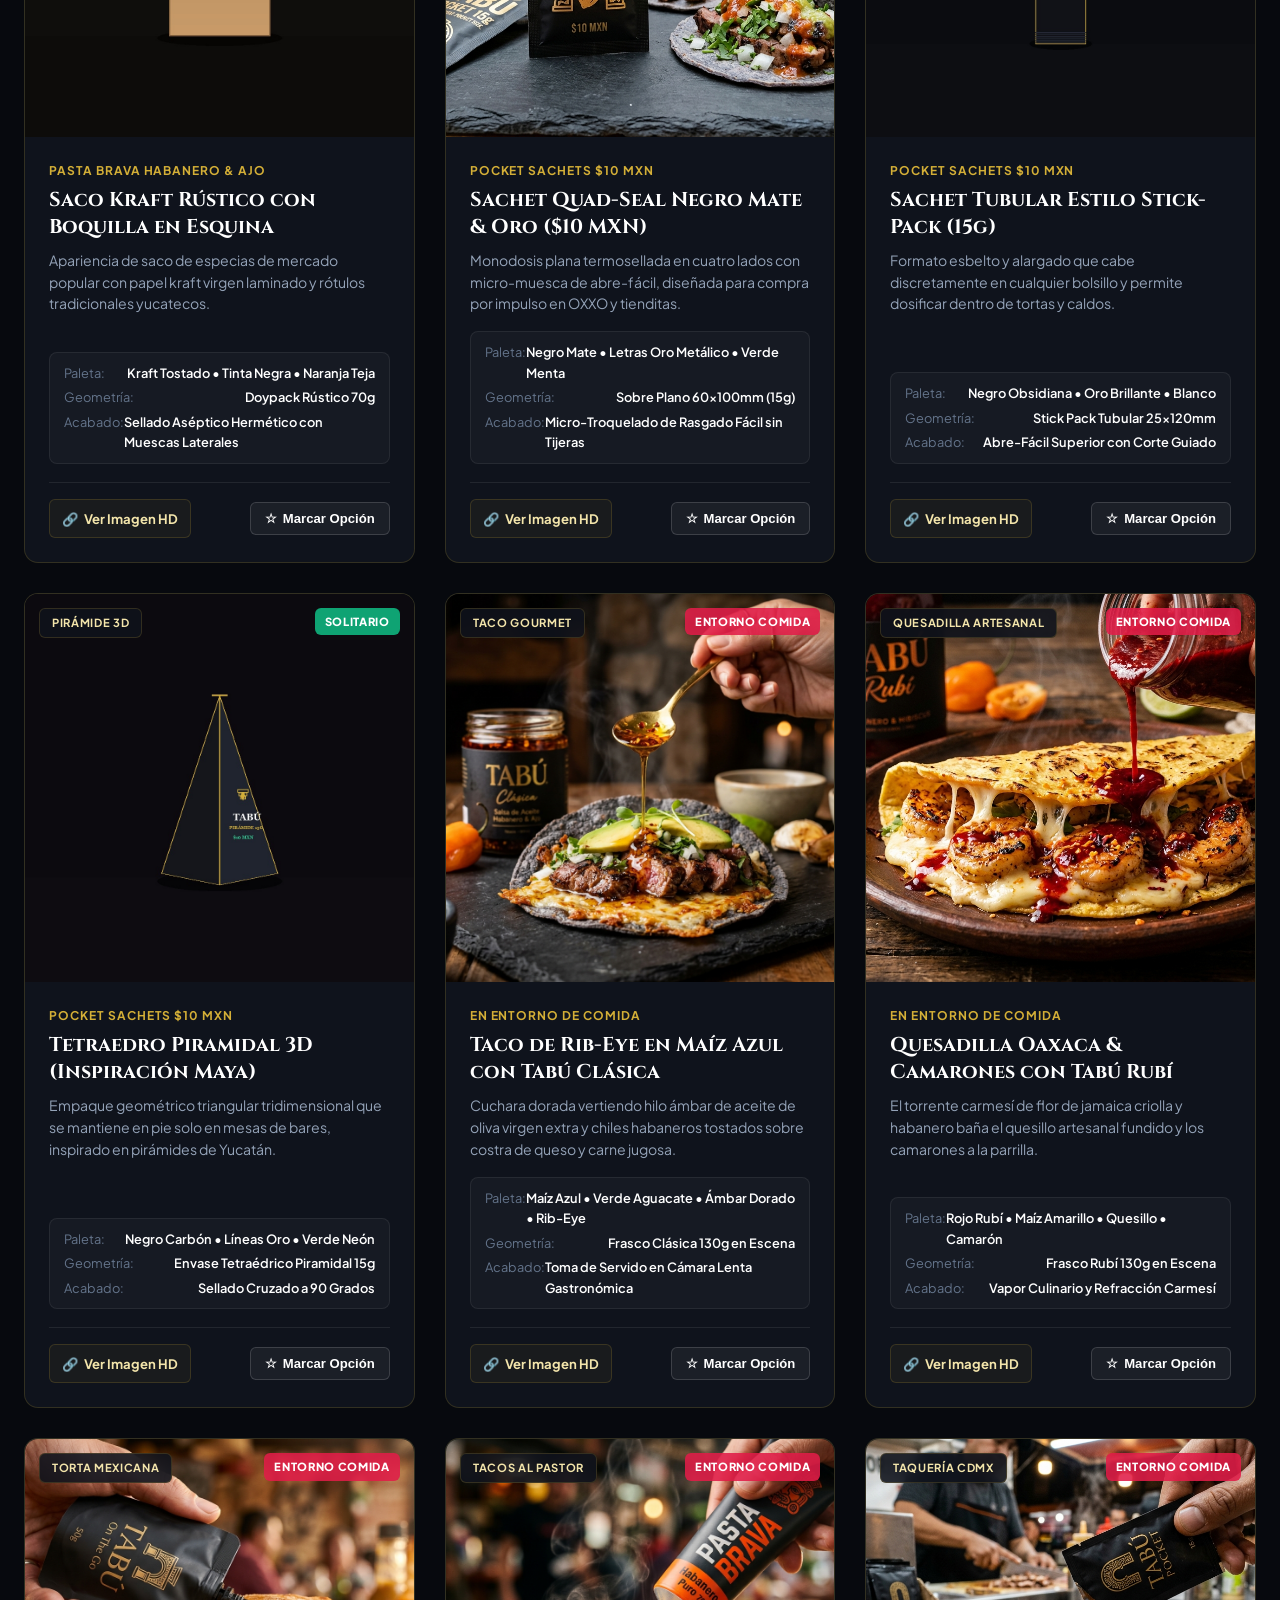
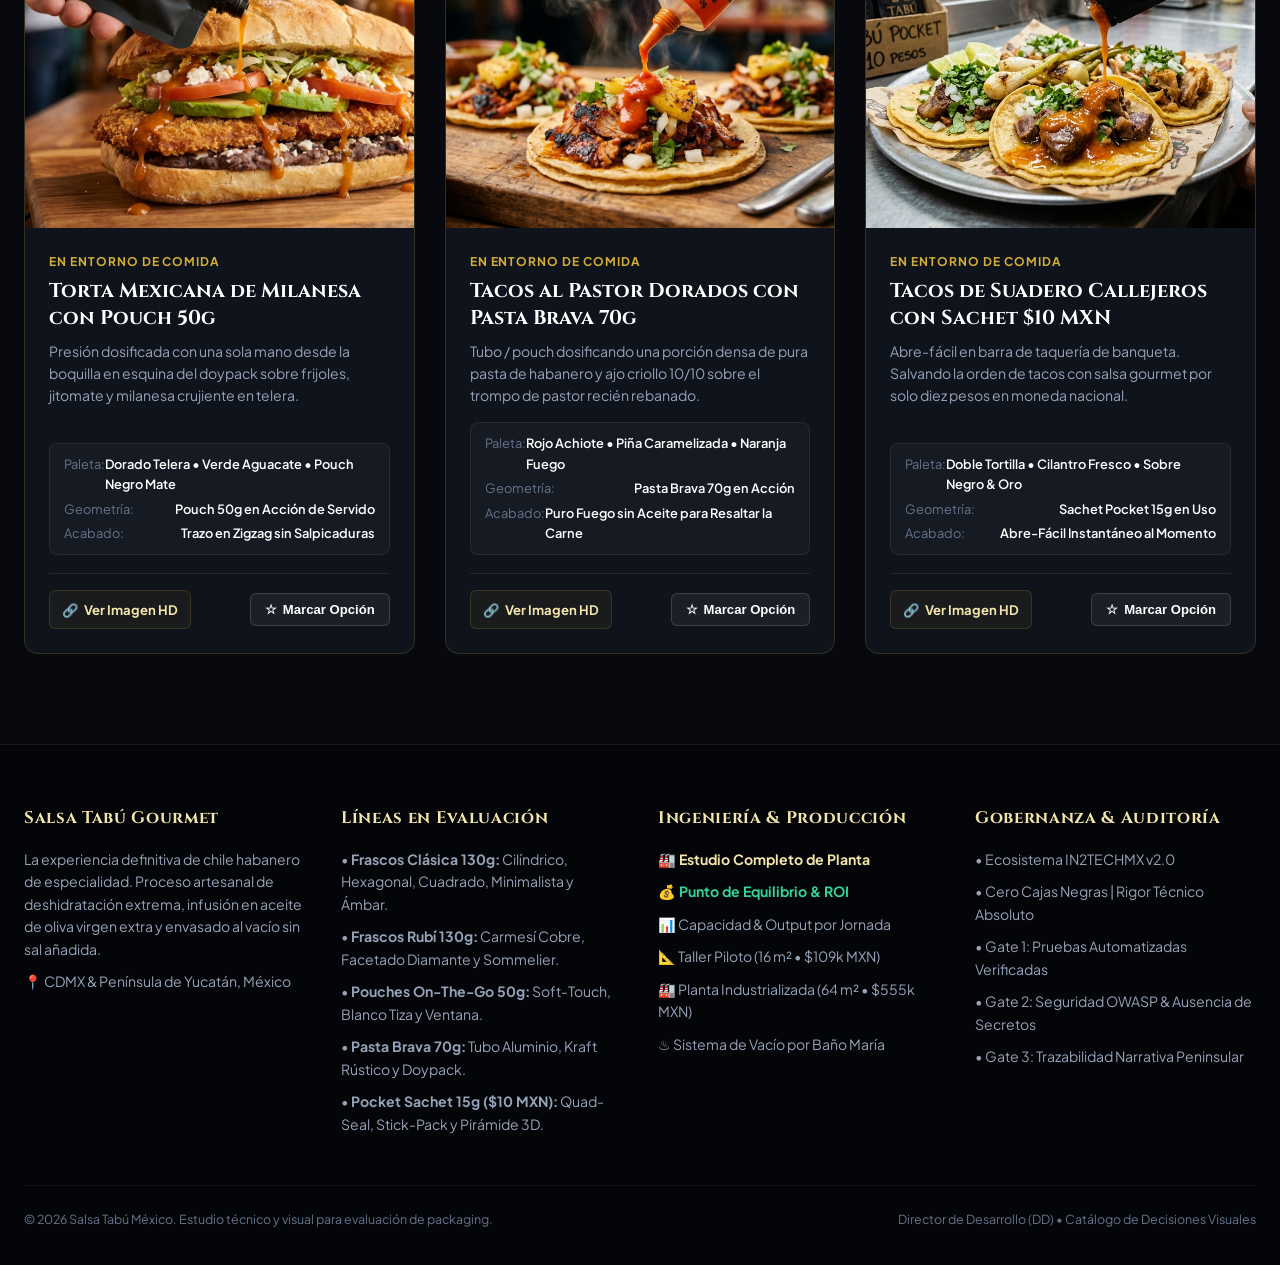
==== commit e0a7e6dd: "feat(finanzas): remove equipment photo gallery and add financial analysis, break-even, profitability" ====
--- a/index.html
+++ b/index.html
@@ -1100,10 +1100,10 @@
 
         <div style="text-align: center; margin-top: 26px; display: flex; justify-content: center; gap: 14px; flex-wrap: wrap;">
           <a href="produccion.html#seccion-output" class="btn-outline" style="border-color: var(--gold); color: var(--gold-light); display: inline-flex; align-items: center; gap: 8px;">
-            <span>📊</span> Ver Análisis Detallado de Output (Horas / Turnos / Mes)
+            <span>📊</span> Análisis de Output & Capacidad
           </a>
-          <a href="produccion.html#galeria-maquinaria" class="btn-outline" style="border-color: #38bdf8; color: #38bdf8; display: inline-flex; align-items: center; gap: 8px;">
-            <span>📸</span> Galería de Fotos Reales de Maquinaria
+          <a href="produccion.html#seccion-finanzas" class="btn-outline" style="border-color: #34d399; color: #34d399; display: inline-flex; align-items: center; gap: 8px;">
+            <span>💰</span> Punto de Equilibrio, Rentabilidad & ROI
           </a>
           <a href="produccion.html" class="btn-gold" style="display: inline-flex; align-items: center; gap: 8px;">
             <span>🏭</span> Estudio Completo de Producción →
@@ -1180,10 +1180,11 @@
         <div class="footer-col">
           <h4>Ingeniería & Producción</h4>
           <p><a href="produccion.html" style="color: var(--gold-light); font-weight: 700;">🏭 Estudio Completo de Planta</a></p>
+          <p><a href="produccion.html#seccion-finanzas" style="color: #34d399; font-weight: 700;">💰 Punto de Equilibrio & ROI</a></p>
+          <p><a href="produccion.html#seccion-output">📊 Capacidad & Output por Jornada</a></p>
           <p><a href="produccion.html#etapa-casera">📐 Taller Piloto (16 m² • $109k MXN)</a></p>
           <p><a href="produccion.html#etapa-industrial">🏭 Planta Industrializada (64 m² • $555k MXN)</a></p>
           <p><a href="produccion.html#etapa-casera">♨️ Sistema de Vacío por Baño María</a></p>
-          <p><a href="produccion.html#etapa-industrial">⚡ Ficha Eléctrica & Importación Aduanal</a></p>
         </div>
         <div class="footer-col">
           <h4>Gobernanza & Auditoría</h4>
